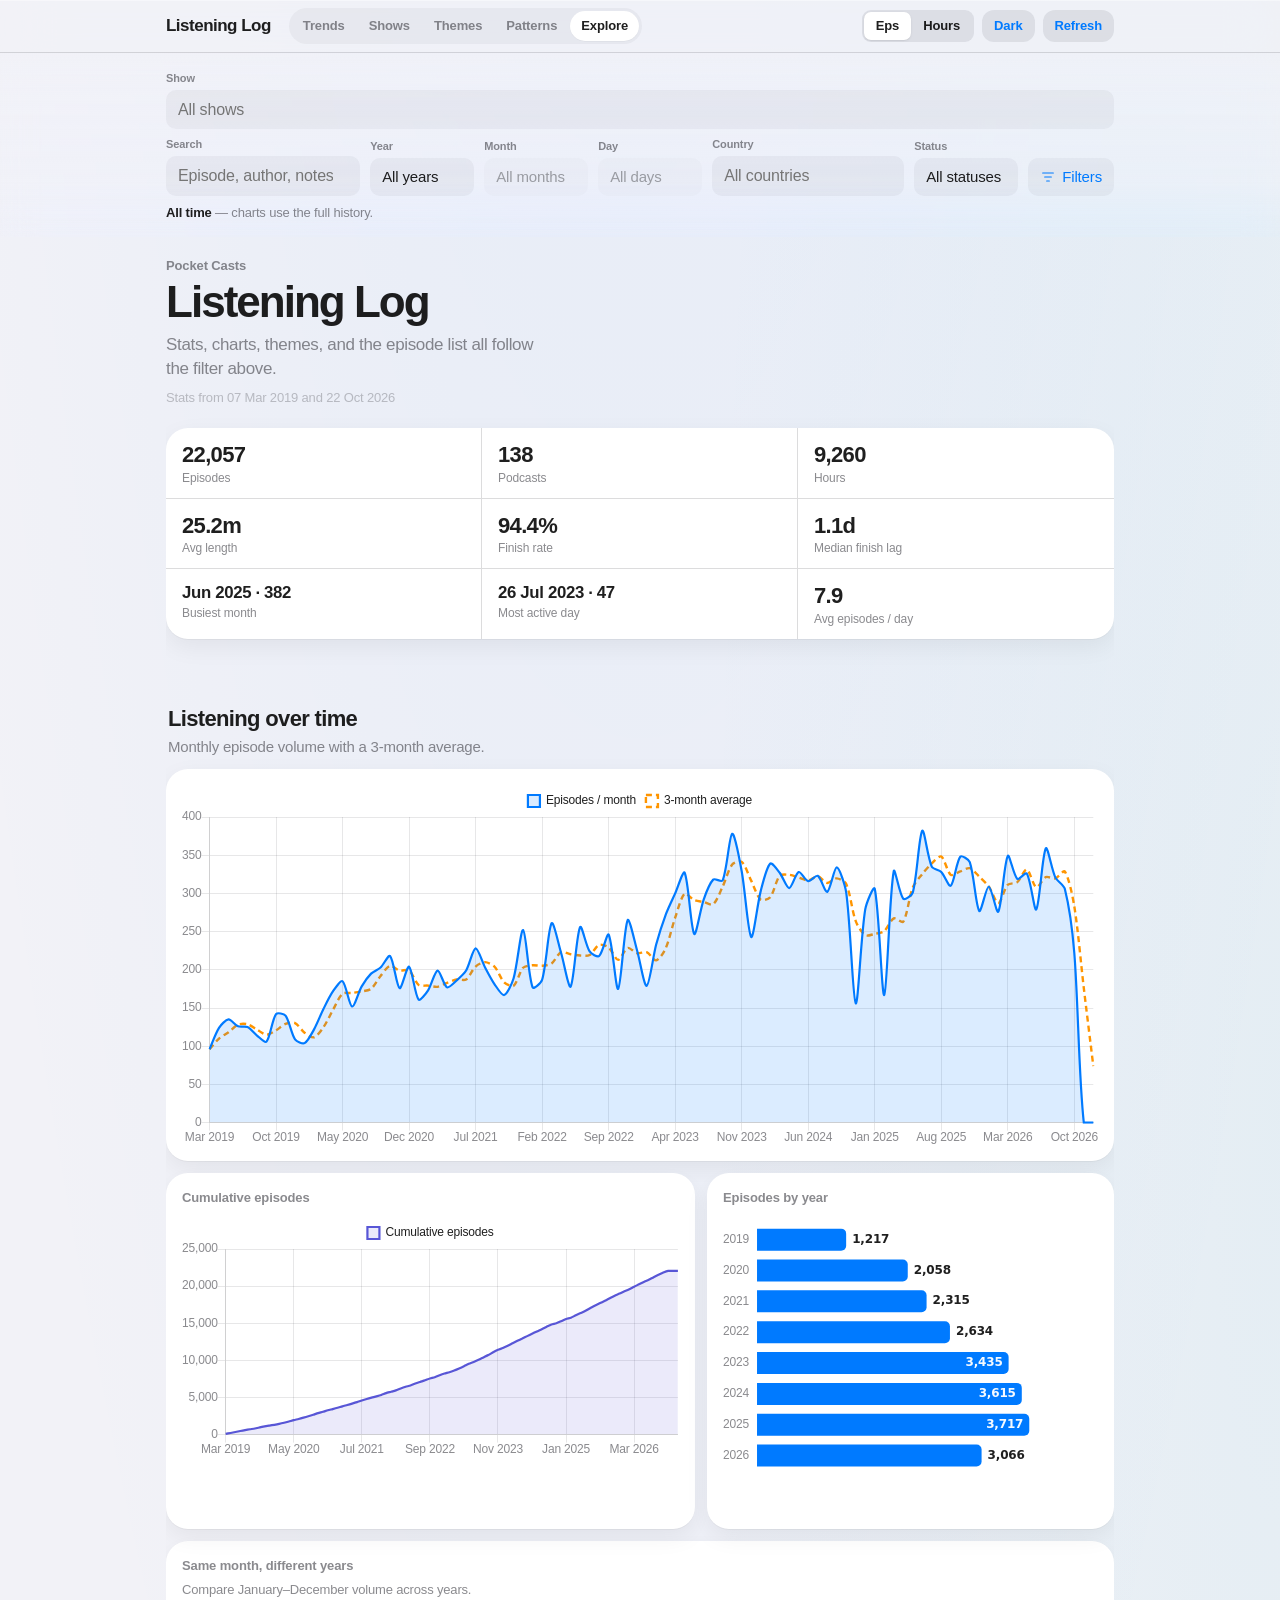
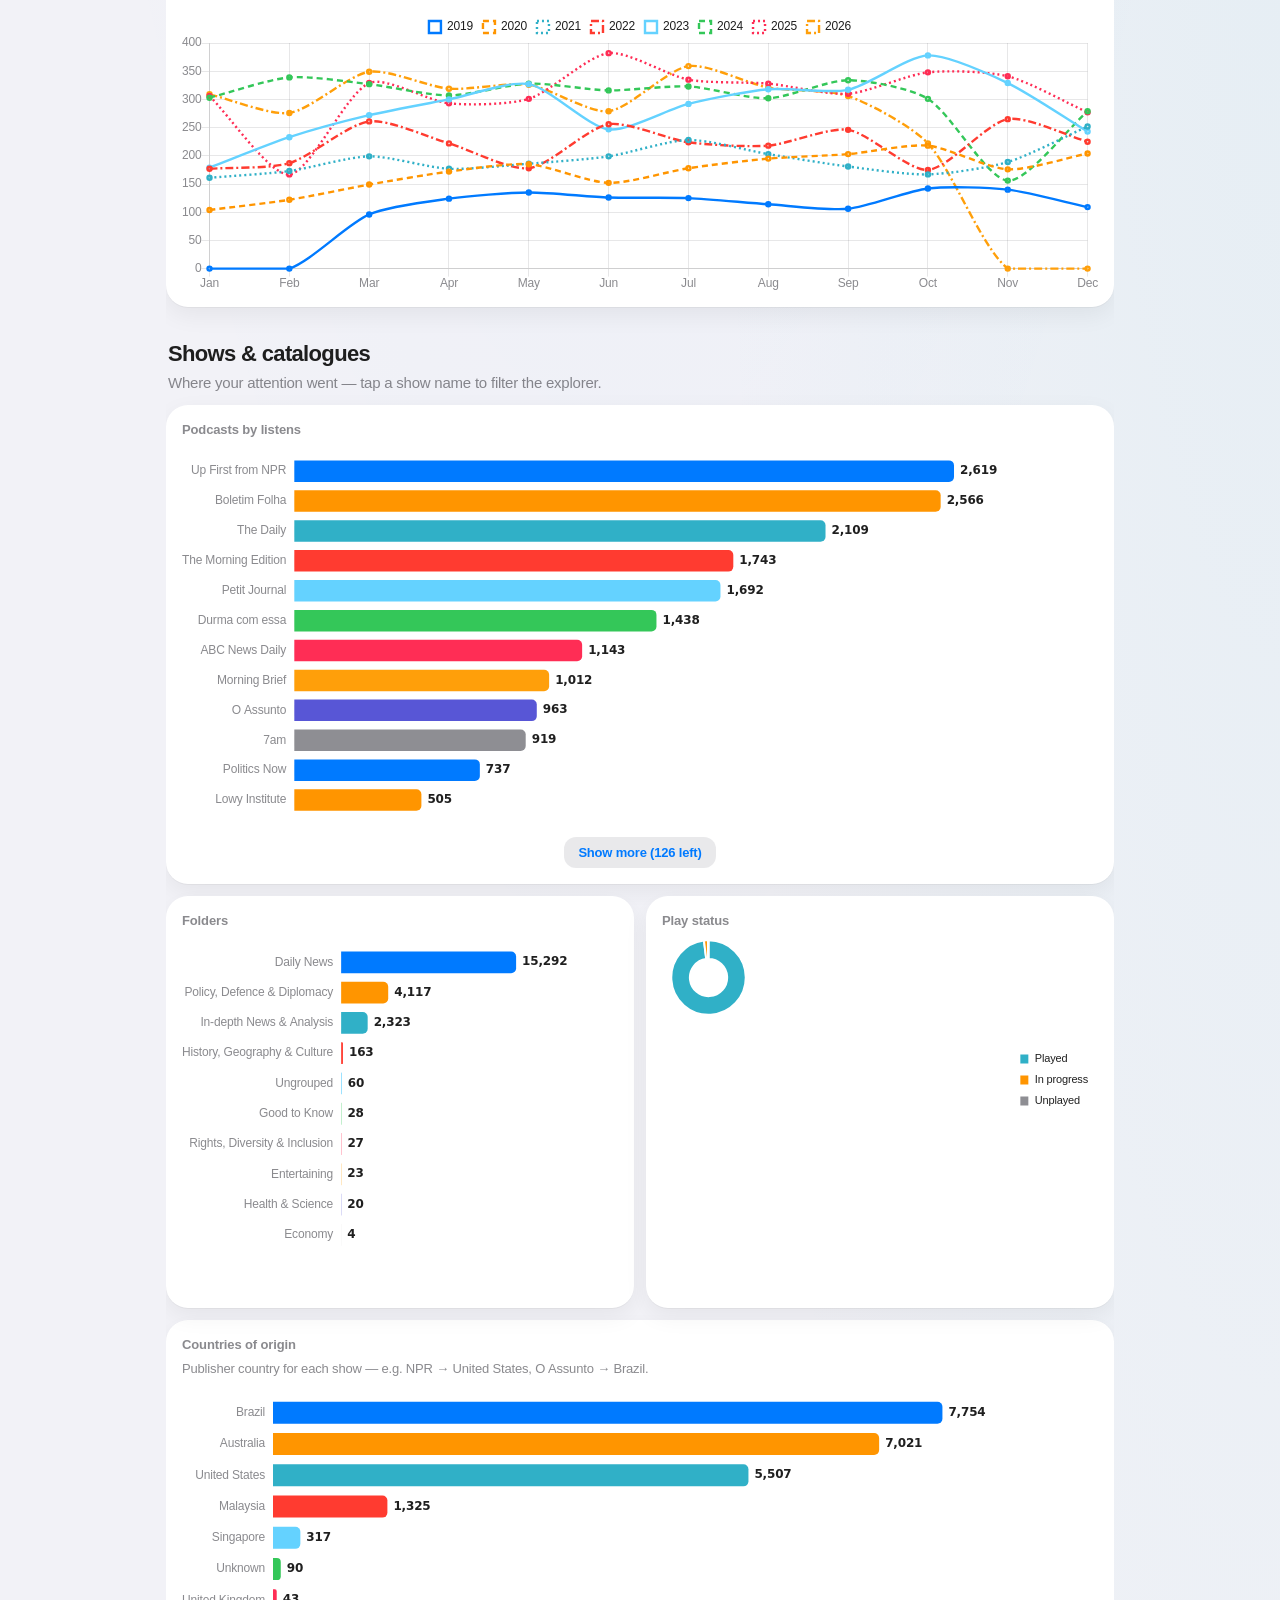
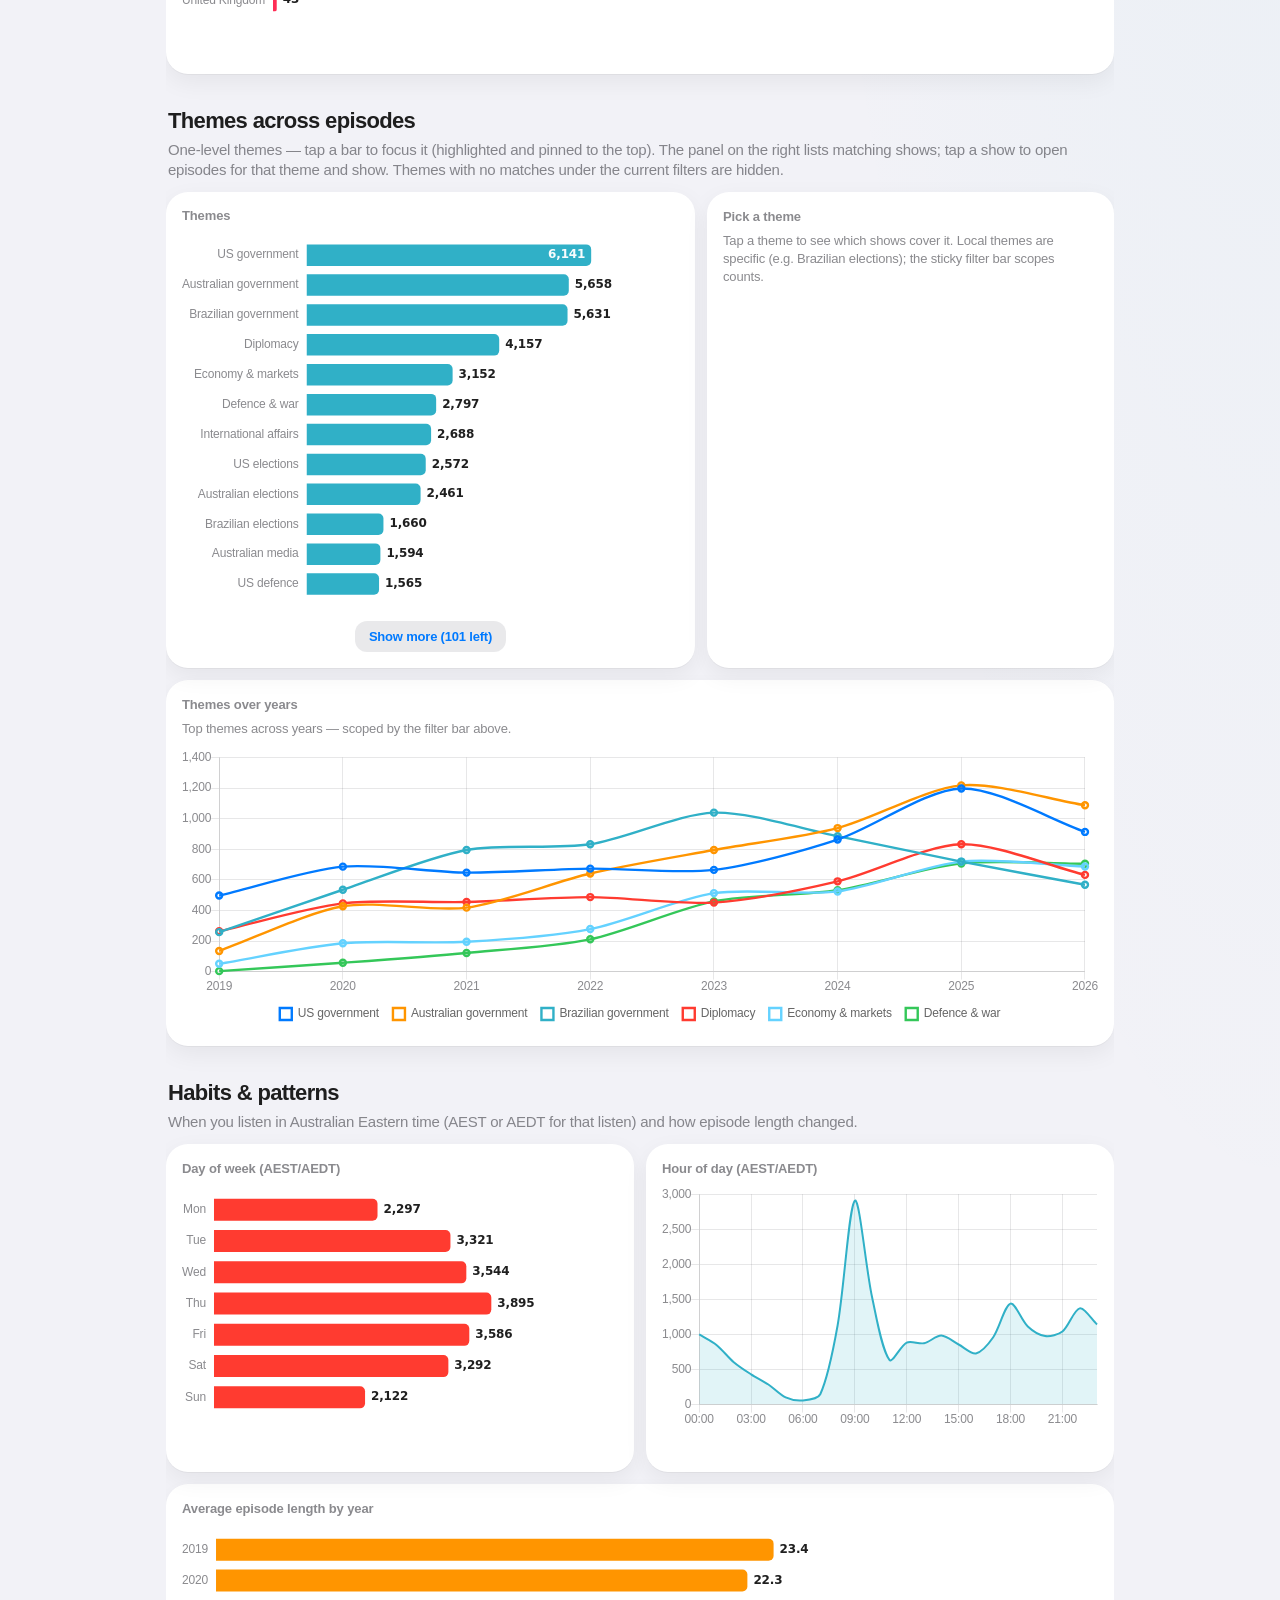
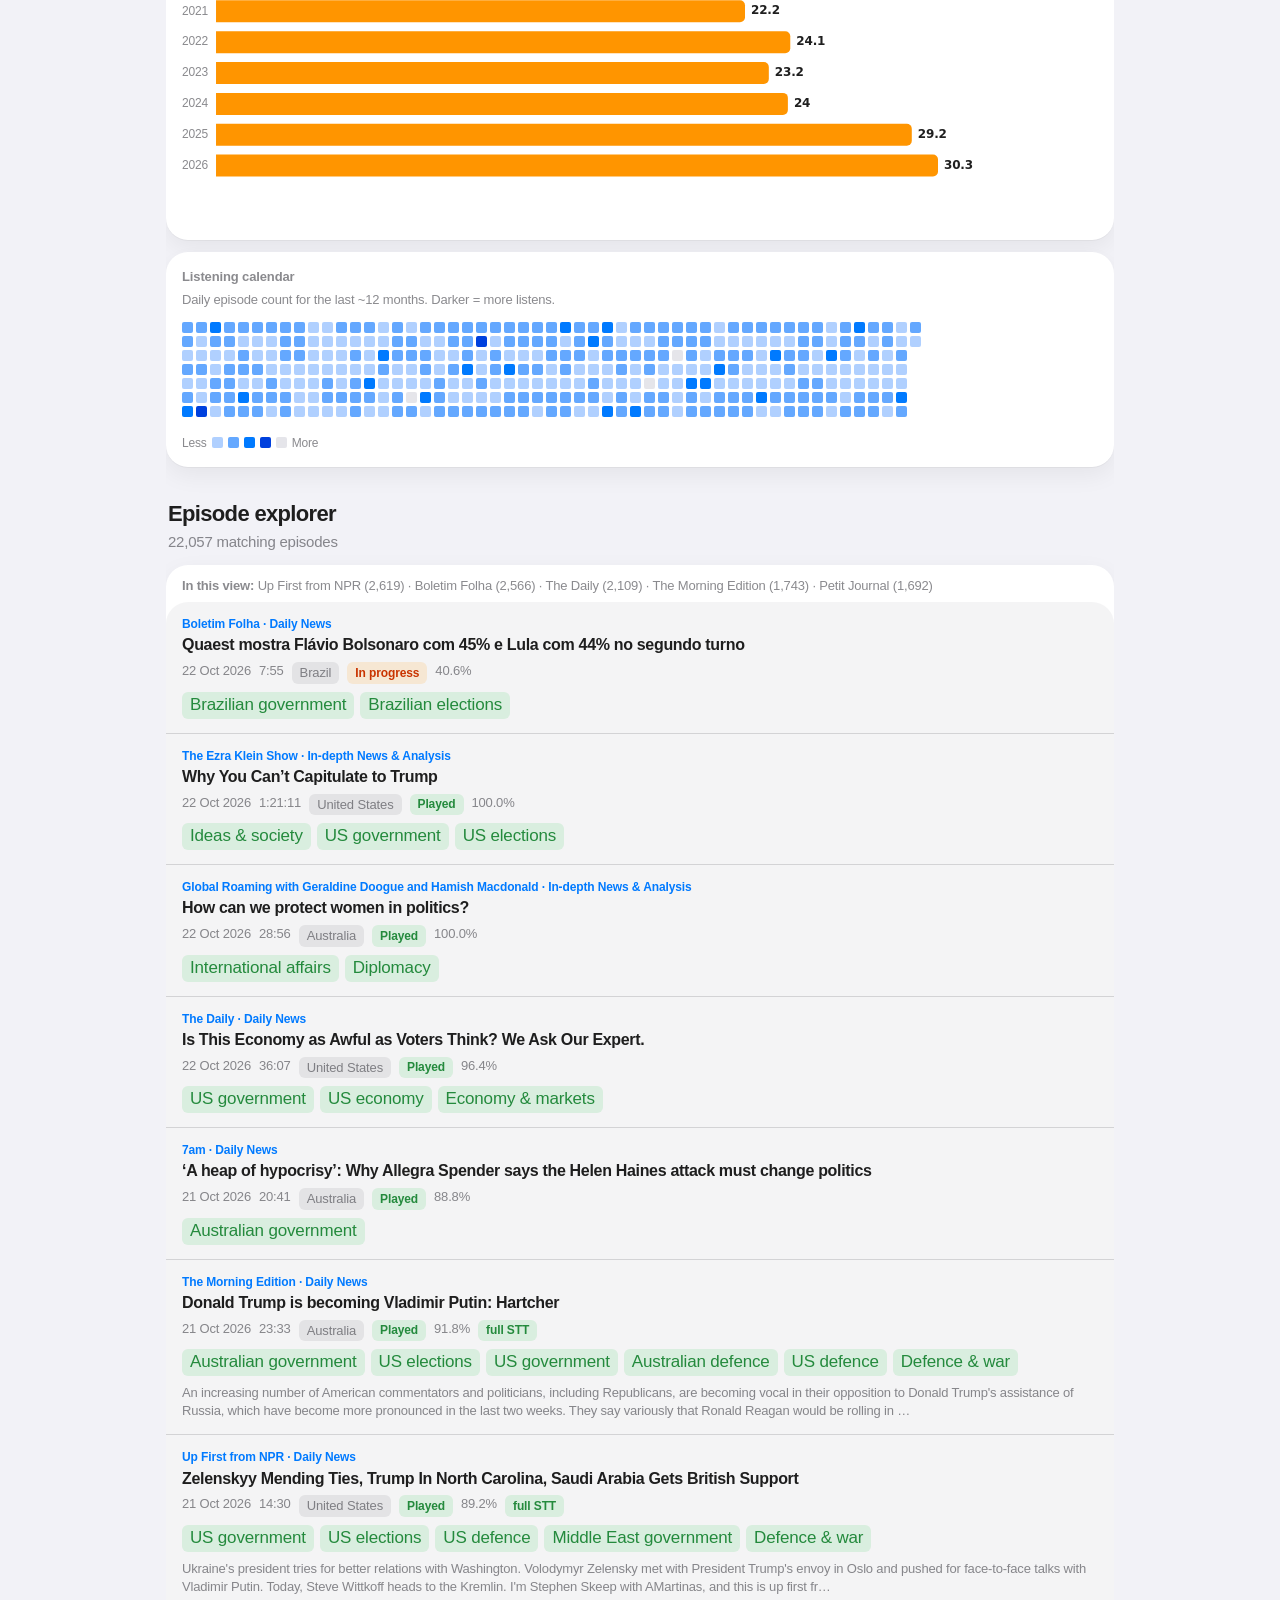
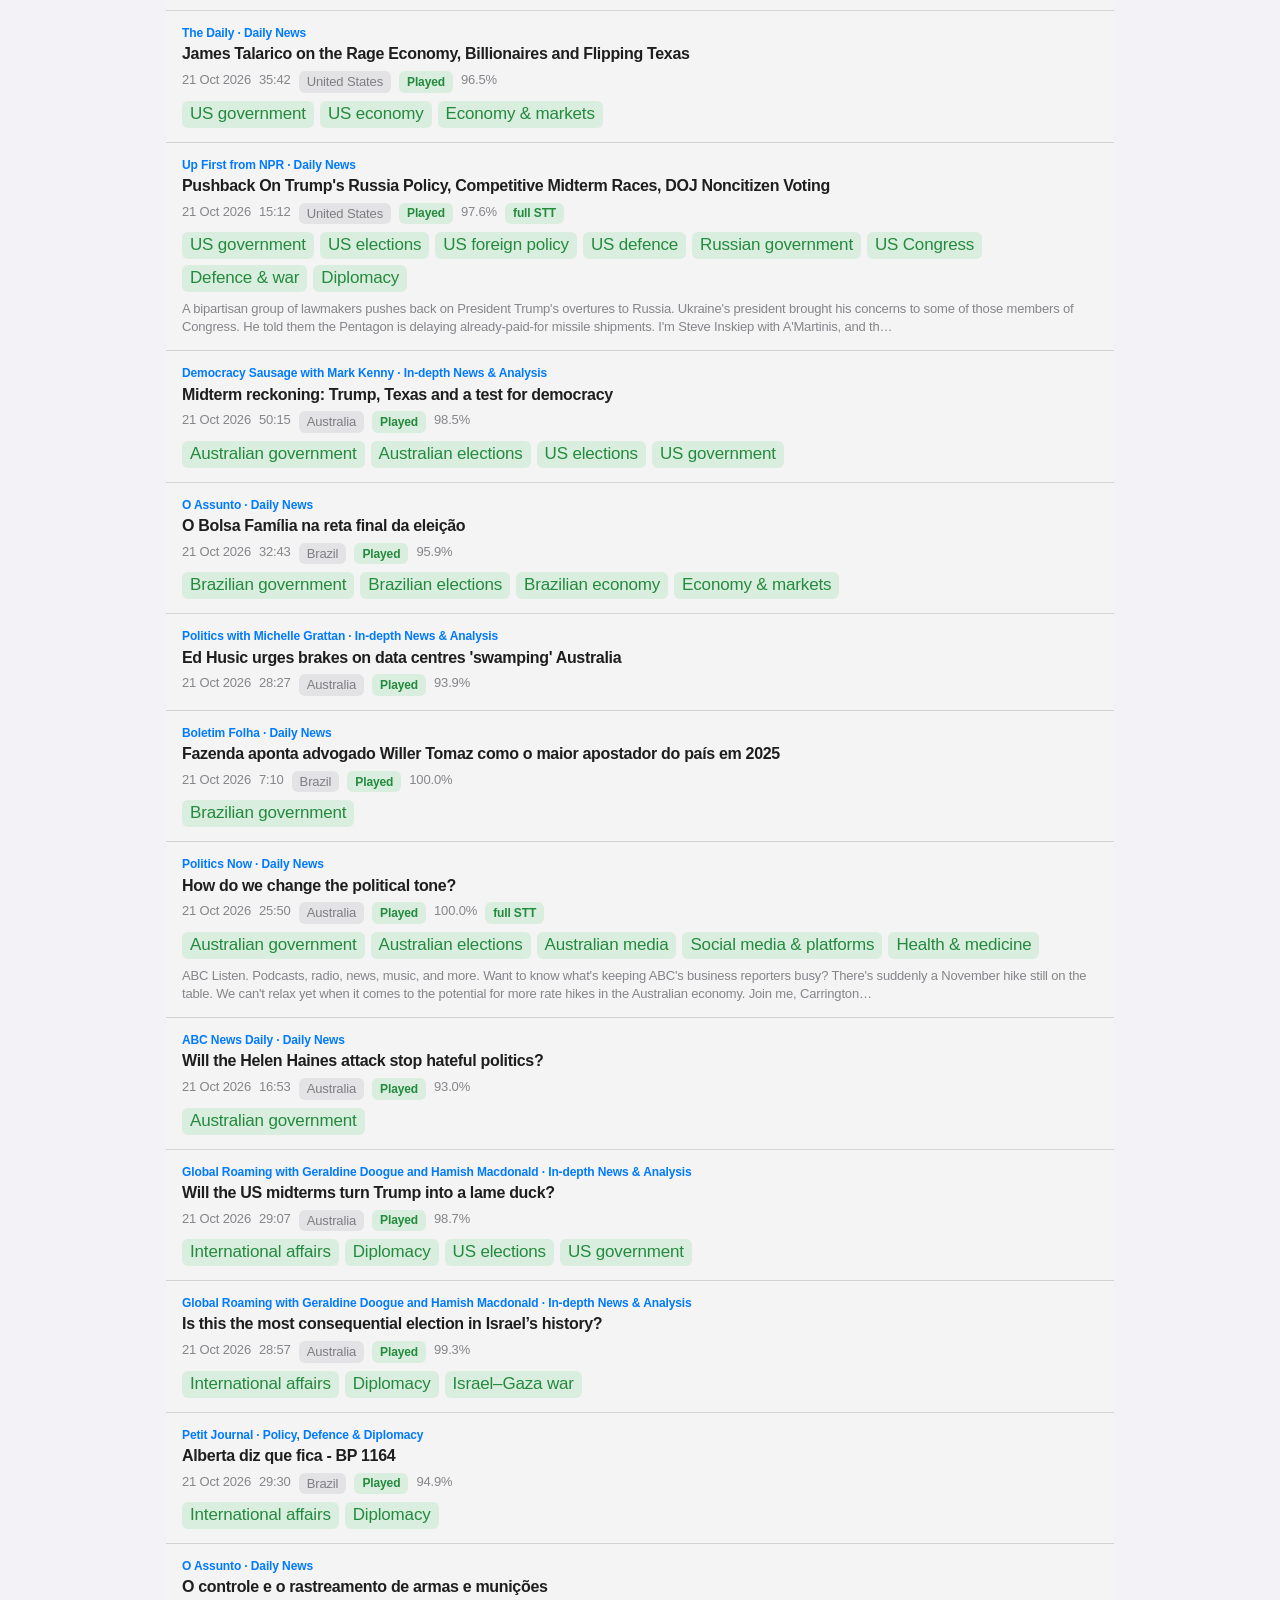
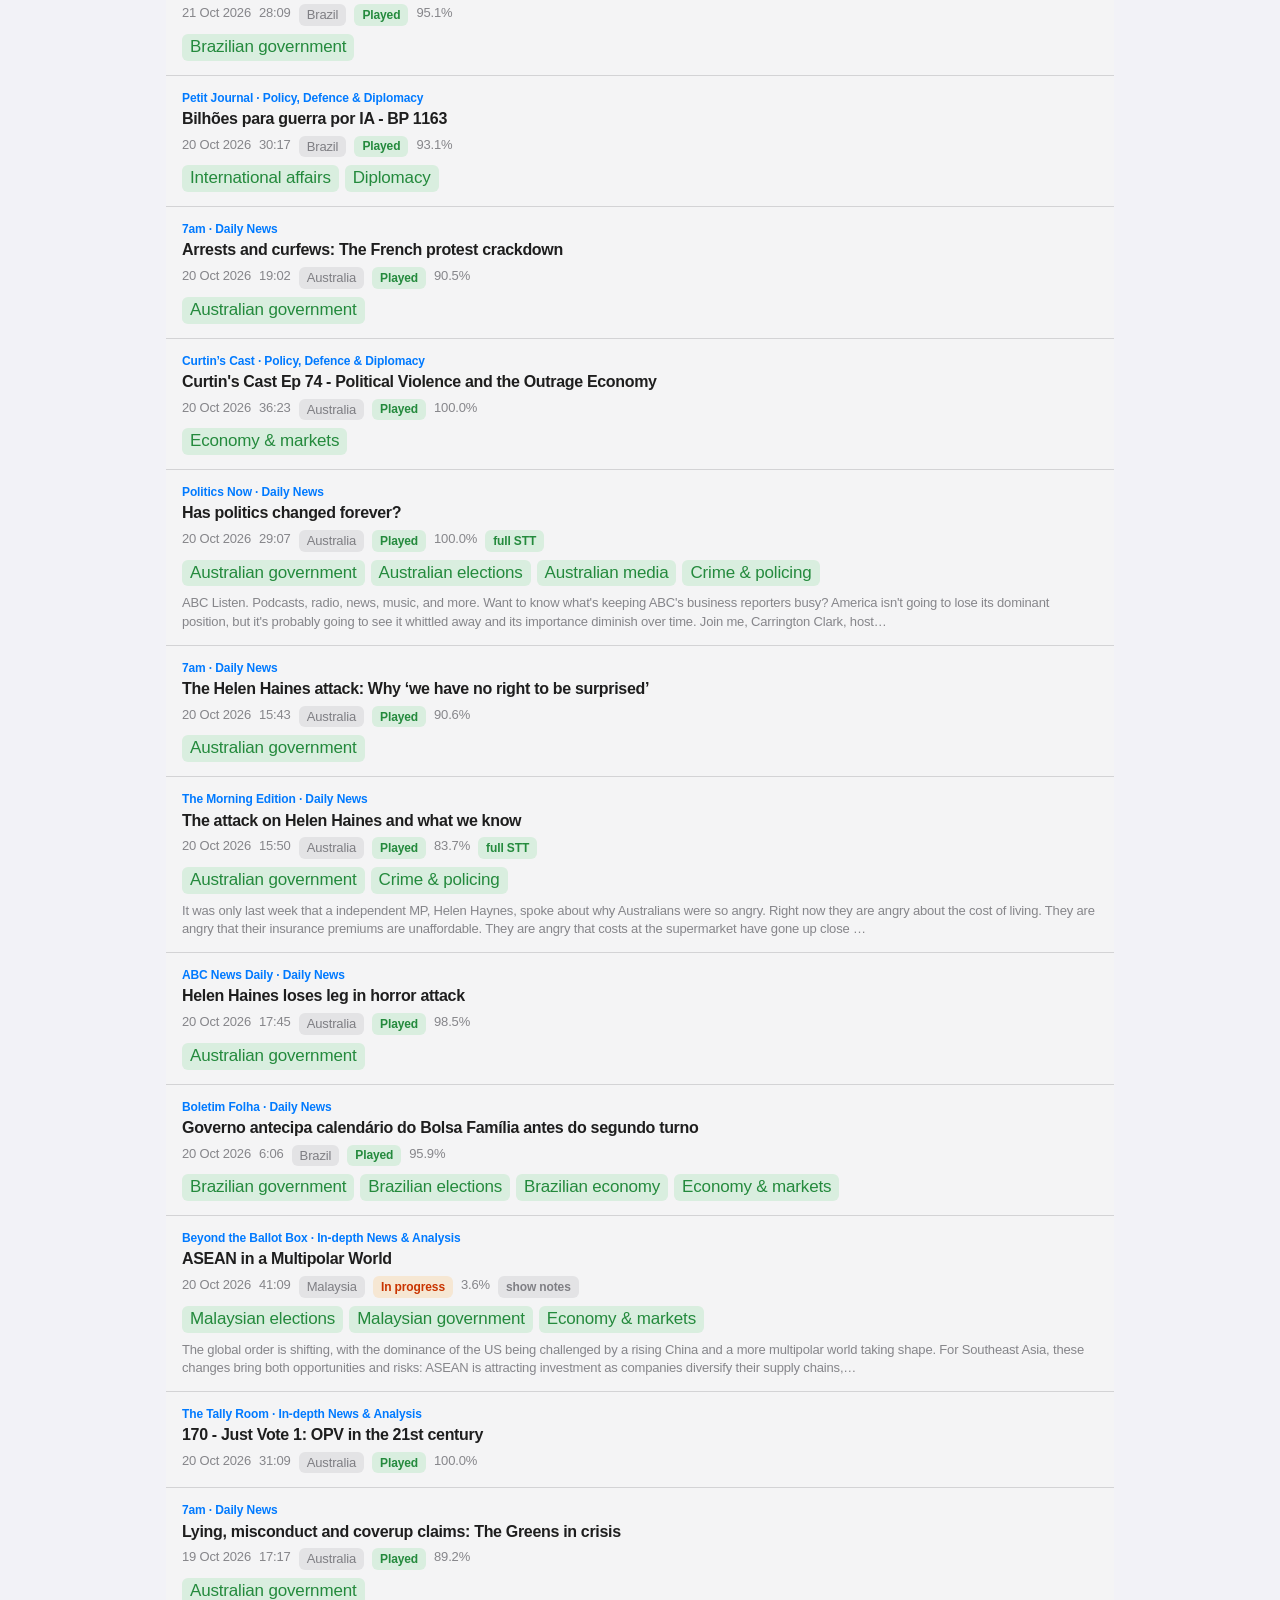
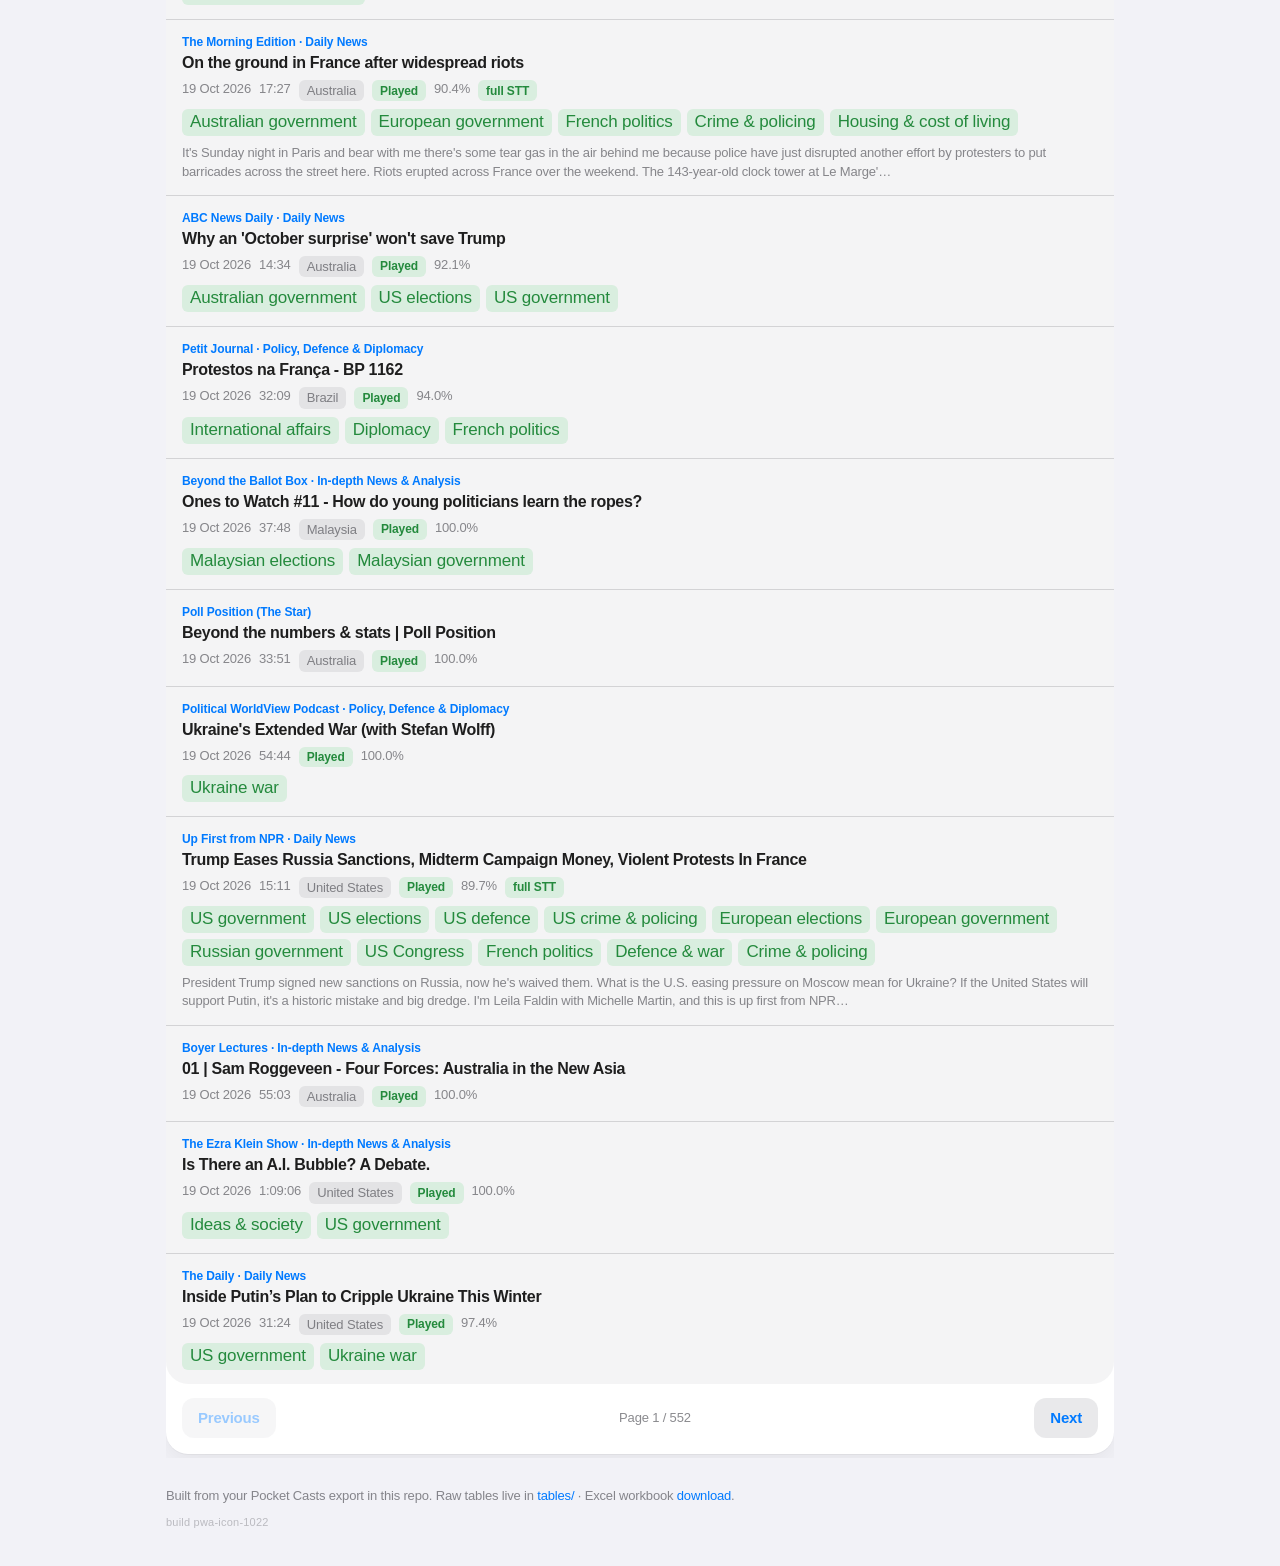
==== docs/index.html @ d67221bd "Add red headphones home-screen icon for Listening Log Wire apple-touch-icon and web app manifest ico" ====
<!DOCTYPE html>
<html lang="en">
<head>
  <meta charset="utf-8" />
  <meta name="viewport" content="width=device-width, initial-scale=1, viewport-fit=cover" />
  <meta name="apple-mobile-web-app-capable" content="yes" />
  <meta name="mobile-web-app-capable" content="yes" />
  <meta name="apple-mobile-web-app-status-bar-style" content="default" />
  <meta name="apple-mobile-web-app-title" content="Listening Log" />
  <meta name="application-name" content="Listening Log" />
  <meta name="theme-color" content="#F2F2F7" media="(prefers-color-scheme: light)" />
  <meta name="theme-color" content="#000000" media="(prefers-color-scheme: dark)" />
  <link rel="apple-touch-icon" href="icons/icon-180.png" />
  <link rel="manifest" href="manifest.webmanifest" />
  <title>Listening Log · Pocket Casts</title>
  <script>
    (() => {
      try {
        const q = new URLSearchParams(location.search).get("theme");
        const saved = localStorage.getItem("listening-log-theme");
        const pref = q === "dark" || q === "light" ? q : saved;
        const dark =
          pref === "dark" ||
          (pref !== "light" &&
            window.matchMedia("(prefers-color-scheme: dark)").matches);
        document.documentElement.setAttribute(
          "data-theme",
          dark ? "dark" : "light"
        );
        if (q === "dark" || q === "light") {
          localStorage.setItem("listening-log-theme", q);
        }
      } catch (_) {
        document.documentElement.setAttribute("data-theme", "light");
      }
    })();
  </script>
  <meta http-equiv="Cache-Control" content="no-cache" />
  <link rel="stylesheet" href="explore.css?v=pwa-icon-1022" />
  <script src="vendor/chart.umd.min.js" defer></script>
  <script src="explore.js?v=pwa-icon-1022" defer></script>
</head>
<body>
  <!-- UI chrome layer (Liquid Glass) -->
  <header class="chrome-bar" role="banner">
    <div class="wrap chrome-inner">
      <div class="brand" aria-label="Listening Log">Listening Log</div>
      <nav class="chrome-tabs" aria-label="Sections">
        <a href="#trends" data-jump="trends" class="chrome-tab">Trends</a>
        <a href="#shows" data-jump="shows" class="chrome-tab">Shows</a>
        <a href="#themes" data-jump="themes" class="chrome-tab">Themes</a>
        <a href="#patterns" data-jump="patterns" class="chrome-tab">Patterns</a>
        <a href="#explorePanel" data-jump="explorePanel" class="chrome-tab">Explore</a>
      </nav>
      <div class="chrome-tools">
        <div class="segmented" role="group" aria-label="Rank charts by episodes or hours">
          <button type="button" class="segmented-btn metric-btn" data-metric="episodes" aria-pressed="true" title="Rank by episode count">Eps</button>
          <button type="button" class="segmented-btn metric-btn" data-metric="hours" aria-pressed="false" title="Rank by hours of episode duration">Hours</button>
        </div>
        <button type="button" class="glass-btn" id="themeToggle" aria-pressed="false" aria-label="Toggle appearance">Dark</button>
        <button type="button" class="glass-btn refresh-btn" id="hardRefresh" title="Hard refresh — bypass cache and reload" aria-label="Hard refresh">
          <svg class="refresh-icon" viewBox="0 0 24 24" width="16" height="16" aria-hidden="true" fill="none" stroke="currentColor" stroke-width="2" stroke-linecap="round" stroke-linejoin="round">
            <path d="M21 12a9 9 0 1 1-2.6-6.3" />
            <path d="M21 3v6h-6" />
          </svg>
          <span class="refresh-label">Refresh</span>
        </button>
      </div>
    </div>
  </header>

  <div class="period-dock">
    <div class="wrap period-bar glass-surface" id="periodBar">
      <!-- Line 1: Show (+ Clear on desktop). Filters toggle starts on line 2; JS
           moves it into the toolbar on small screens. -->
      <div class="period-toolbar" id="periodToolbar">
        <label class="period-hero-show period-field period-field-podcast">
          <span class="period-search-label">Show</span>
          <select id="periodPodcast" aria-label="Filter by podcast"></select>
        </label>
        <button type="button" class="btn secondary period-clear-inline" id="periodClear" title="Clear filters">Clear</button>
      </div>

      <!-- Line 2 (desktop): facet row + Filters; overflow expands in this same bar.
           On small screens the panel is sheet-only; Filters sits in the toolbar. -->
      <div class="period-secondary" id="periodSecondary">
        <div class="filter-panel" id="filterPanel">
          <div class="period-filter-line" id="periodFilterLine">
            <div class="period-controls" id="periodControls">
              <label class="period-field period-field-search">
                <span>Search</span>
                <input id="periodQ" type="search" placeholder="Episode, author, notes…" aria-label="Search episodes" />
              </label>
              <label class="period-field">
                <span>Year</span>
                <select id="periodYear" aria-label="Filter by year"></select>
              </label>
              <label class="period-field">
                <span>Month</span>
                <select id="periodMonth" aria-label="Filter by month" disabled></select>
              </label>
              <label class="period-field">
                <span>Day</span>
                <select id="periodDay" aria-label="Filter by day" disabled></select>
              </label>
              <label class="period-field period-field-country">
                <span>Country</span>
                <select id="periodCountry" aria-label="Filter by country of origin"></select>
              </label>
              <label class="period-field period-field-theme">
                <span>Theme</span>
                <select id="periodTheme" aria-label="Filter by theme"></select>
              </label>
              <label class="period-field">
                <span>Status</span>
                <select id="periodStatus" aria-label="Filter by play status">
                  <option value="">All statuses</option>
                  <option value="Played">Played</option>
                  <option value="In progress">In progress</option>
                  <option value="Unplayed">Unplayed</option>
                </select>
              </label>
            </div>
            <button
              type="button"
              class="filter-toggle"
              id="filterSheetToggle"
              aria-expanded="false"
              aria-controls="filterSheetPanel"
              title="Open filters"
            >
              <svg class="filter-toggle-icon" viewBox="0 0 24 24" width="18" height="18" aria-hidden="true" fill="none" stroke="currentColor" stroke-width="1.75" stroke-linecap="round" stroke-linejoin="round">
                <path d="M4 6h16M7 12h10M10 18h4" />
              </svg>
              <span class="filter-toggle-label">Filters</span>
              <span class="filter-badge" id="filterBadge" hidden>0</span>
            </button>
          </div>
          <p class="period-summary" id="periodSummary">All time — charts use the full history.</p>
        </div>
      </div>
    </div>
  </div>

  <!-- Bottom sheet lives at root so fixed positioning isn't trapped by glass blur -->
  <div class="filter-sheet-backdrop" id="filterSheetBackdrop" hidden></div>
  <div class="filter-sheet" id="filterSheetPanel" role="dialog" aria-modal="true" aria-labelledby="filterSheetTitle" hidden>
    <div class="filter-sheet-chrome">
      <div class="filter-sheet-grabber" aria-hidden="true"></div>
      <div class="filter-sheet-header">
        <button type="button" class="sheet-text-btn" id="filterSheetClear" title="Clear all filters">Clear</button>
        <h2 id="filterSheetTitle">Filters</h2>
        <button type="button" class="sheet-text-btn sheet-done" id="filterSheetDone">Done</button>
      </div>
    </div>
    <div class="filter-sheet-body" id="filterSheetBody"></div>
  </div>

  <!-- Content layer -->
  <div class="content-layer">
    <header class="wrap hero" data-tab-shared="trends">
      <p class="hero-eyebrow">Pocket Casts</p>
      <h1 class="large-title">Listening Log</h1>
      <p class="hero-lead">Stats, charts, themes, and the episode list all follow the filter above.</p>
      <p class="hero-meta" id="exportedAt"></p>
      <div class="stats" id="heroStats"></div>
      <div class="insights-strip" id="insightStrip" hidden></div>
      <p class="boot" id="bootStatus">Loading…</p>
    </header>

    <main class="wrap charts-block">
      <section id="trends" class="ready-delay tab-panel is-tab-active" role="tabpanel" aria-labelledby="tab-trends">
        <div class="section-head">
          <div>
            <h2>Listening over time</h2>
            <p id="trendLead">Monthly episode volume with a 3-month average.</p>
          </div>
        </div>
        <div class="panel">
          <div class="chart-box tall"><canvas id="trendChart"></canvas></div>
        </div>
        <div class="grid-2 stack-gap">
          <div class="panel">
            <h3 id="cumChartTitle">Cumulative episodes</h3>
            <div class="chart-box short"><canvas id="cumChart"></canvas></div>
          </div>
          <div class="panel">
            <h3 id="yearChartTitle">Episodes by year</h3>
            <div class="chart-box short" id="yearChartBox"><canvas id="yearChart"></canvas></div>
            <div class="chart-more" id="yearChartMore"></div>
          </div>
        </div>
        <div class="panel stack-gap">
          <h3>Same month, different years</h3>
          <p class="panel-note" id="yoyChartNote">Compare January–December volume across years.</p>
          <div class="chart-box"><canvas id="yoyChart"></canvas></div>
        </div>
      </section>

      <section id="shows" class="tab-panel" role="tabpanel" aria-labelledby="tab-shows">
        <div class="section-head">
          <div>
            <h2>Shows &amp; catalogues</h2>
            <p>Where your attention went — tap a show name to filter the explorer.</p>
          </div>
        </div>
        <div class="panel">
          <h3 id="topChartTitle">Podcasts by listens</h3>
          <div class="chart-box tall" id="topChartBox"><canvas id="topChart"></canvas></div>
          <div class="chart-more" id="topChartMore"></div>
        </div>
        <div class="grid-2 equal stack-gap">
          <div class="panel">
            <h3 id="folderChartTitle">Folders</h3>
            <div class="chart-box" id="folderChartBox"><canvas id="folderChart"></canvas></div>
            <div class="chart-more" id="folderChartMore"></div>
          </div>
          <div class="panel">
            <h3>Play status</h3>
            <div class="chart-box"><canvas id="statusChart"></canvas></div>
          </div>
        </div>
        <div class="panel stack-gap">
          <h3 id="countryChartTitle">Countries of origin</h3>
          <p class="panel-note" id="countryChartNote">Publisher country for each show — e.g. NPR → United States, O Assunto → Brazil.</p>
          <div class="chart-box" id="countryChartBox"><canvas id="countryChart"></canvas></div>
          <div class="chart-more" id="countryChartMore"></div>
        </div>
      </section>

      <section id="themes" class="tab-panel" role="tabpanel" aria-labelledby="tab-themes">
        <div class="section-head">
          <div>
            <h2>Themes across episodes</h2>
            <p>One-level themes — tap a bar to focus it (highlighted and pinned to the top). The panel on the right lists matching shows; tap a show to open episodes for that theme and show. Themes with no matches under the current filters are hidden.</p>
          </div>
        </div>
        <div class="grid-2">
          <div class="panel">
            <div class="theme-chart-head">
              <button class="theme-nav-back" id="themeChartBack" type="button" hidden>
                <span class="theme-nav-chevron" aria-hidden="true">‹</span>
                <span class="theme-nav-back-label">Themes</span>
              </button>
              <h3 id="themeChartTitle">Parent themes</h3>
            </div>
            <div class="chart-box tall" id="themeChartBox"><canvas id="themeChart"></canvas></div>
            <div class="chart-more" id="themeChartMore"></div>
          </div>
          <div class="panel">
            <h3 id="themeDetailTitle">Pick a theme</h3>
            <p class="panel-note" id="themeDetailBlurb">Tap a theme to see which shows cover it, then tap a show for matching episodes.</p>
            <div id="themeShowsWrap" hidden>
              <div class="chart-box tall" id="themeShowsBox"><canvas id="themeShowsChart"></canvas></div>
              <div class="chart-more" id="themeShowsMore"></div>
            </div>
            <div id="themeSamples" class="theme-samples"></div>
            <button class="btn" id="filterByTheme" type="button" hidden>Show matching episodes</button>
          </div>
        </div>
        <div class="panel stack-gap">
          <h3 id="themeYearChartTitle">Themes over time</h3>
          <p class="panel-note" id="themeYearChartNote">Follow a theme’s share of listens over the period selected in the filter bar.</p>
          <div class="chart-box mid" id="themeYearChartBox"><canvas id="themeYearChart"></canvas></div>
        </div>
        <div class="panel stack-gap" id="themeMatchPanel" hidden>
          <div class="theme-match-head">
            <div>
              <h3 id="themeMatchTitle">Matching this theme</h3>
              <p class="panel-note" id="themeMatchNote">Pick a theme to see matching shows or episodes.</p>
            </div>
            <div class="segmented theme-match-toggle" role="group" aria-label="Show podcasts or episodes for the selected theme">
              <button type="button" class="segmented-btn metric-btn" data-theme-match="podcasts" aria-pressed="true">Podcasts</button>
              <button type="button" class="segmented-btn metric-btn" data-theme-match="episodes" aria-pressed="false">Episodes</button>
            </div>
          </div>
          <div id="themeMatchPodcasts">
            <div class="chart-box tall" id="themePodBox"><canvas id="themePodChart"></canvas></div>
            <div class="chart-more" id="themePodMore"></div>
          </div>
          <div id="themeMatchEpisodes" hidden>
            <div class="list inset-list" id="themeEpisodeList"></div>
            <div class="pager">
              <button class="btn secondary" id="themePrevPage" type="button">Previous</button>
              <div class="info" id="themePageInfo"></div>
              <button class="btn secondary" id="themeNextPage" type="button">Next</button>
            </div>
          </div>
        </div>
      </section>

      <section id="patterns" class="tab-panel" role="tabpanel" aria-labelledby="tab-patterns">
        <div class="section-head">
          <div>
            <h2>Habits &amp; patterns</h2>
            <p>When you listen in Australian Eastern time (AEST or AEDT for that listen) and how episode length changed.</p>
          </div>
        </div>
        <div class="grid-2 equal">
          <div class="panel">
            <h3 id="weekdayChartTitle">Day of week (AEST/AEDT)</h3>
            <div class="chart-box short" id="weekdayChartBox"><canvas id="weekdayChart"></canvas></div>
            <div class="chart-more" id="weekdayChartMore"></div>
          </div>
          <div class="panel">
            <h3 id="hourChartTitle">Hour of day (AEST/AEDT)</h3>
            <div class="chart-box short"><canvas id="hourChart"></canvas></div>
          </div>
        </div>
        <div class="panel stack-gap">
          <h3>Average episode length by year</h3>
          <div class="chart-box short" id="durChartBox"><canvas id="durChart"></canvas></div>
          <div class="chart-more" id="durChartMore"></div>
        </div>
        <div class="panel stack-gap">
          <h3>Listening calendar</h3>
          <p class="panel-note" id="heatmapNote">Daily episode count for the last ~12 months. Darker = more listens.</p>
          <div id="heatmap" class="heatmap" aria-label="Listening activity heatmap"></div>
          <div class="heat-legend"><span>Less</span><i></i><i></i><i></i><i></i><i></i><span>More</span></div>
        </div>
      </section>

      <section id="explorePanel" class="tab-panel" role="tabpanel" aria-labelledby="tab-explorePanel">
        <div class="section-head">
          <div>
            <h2>Episode explorer</h2>
            <p id="listMeta">Browse episodes scoped by the filter bar above.</p>
          </div>
        </div>
        <div class="panel panel-flush">
          <p class="insights" id="filterInsights"></p>
          <div class="list inset-list" id="episodeList"></div>
          <div class="pager">
            <button class="btn secondary" id="prevPage" type="button">Previous</button>
            <div class="info" id="pageInfo"></div>
            <button class="btn secondary" id="nextPage" type="button">Next</button>
          </div>
        </div>
      </section>
    </main>

    <footer class="wrap site-footer">
      Built from your Pocket Casts export in this repo.
      Raw tables live in <a href="./tables/">tables/</a>
      · Excel workbook <a href="./PocketCasts_Listening_History.xlsx">download</a>.
      <div class="build-stamp" id="buildStamp">build pwa-icon-1022</div>
    </footer>
  </div>

  <!-- Mobile tab bar (Liquid Glass) -->
  <nav class="tab-bar" aria-label="Primary" role="tablist">
    <a href="#trends" id="tab-trends" data-jump="trends" class="tab-item is-active" role="tab" aria-selected="true" aria-controls="trends">
      <span class="tab-icon" aria-hidden="true">
        <svg viewBox="0 0 24 24" width="22" height="22" fill="none" stroke="currentColor" stroke-width="1.75" stroke-linecap="round" stroke-linejoin="round"><path d="M4 19V9"/><path d="M10 19V5"/><path d="M16 19v-7"/><path d="M22 19V8"/></svg>
      </span>
      <span>Trends</span>
    </a>
    <a href="#shows" id="tab-shows" data-jump="shows" class="tab-item" role="tab" aria-selected="false" aria-controls="shows">
      <span class="tab-icon" aria-hidden="true">
        <svg viewBox="0 0 24 24" width="22" height="22" fill="none" stroke="currentColor" stroke-width="1.75" stroke-linecap="round" stroke-linejoin="round"><path d="M12 3a6 6 0 0 0-6 6v2l-2 3h16l-2-3V9a6 6 0 0 0-6-6z"/><path d="M9 20h6"/></svg>
      </span>
      <span>Shows</span>
    </a>
    <a href="#themes" id="tab-themes" data-jump="themes" class="tab-item" role="tab" aria-selected="false" aria-controls="themes">
      <span class="tab-icon" aria-hidden="true">
        <svg viewBox="0 0 24 24" width="22" height="22" fill="none" stroke="currentColor" stroke-width="1.75" stroke-linecap="round" stroke-linejoin="round"><circle cx="12" cy="12" r="3"/><path d="M12 3v2M12 19v2M4.9 4.9l1.4 1.4M17.7 17.7l1.4 1.4M3 12h2M19 12h2M4.9 19.1l1.4-1.4M17.7 6.3l1.4-1.4"/></svg>
      </span>
      <span>Themes</span>
    </a>
    <a href="#patterns" id="tab-patterns" data-jump="patterns" class="tab-item" role="tab" aria-selected="false" aria-controls="patterns">
      <span class="tab-icon" aria-hidden="true">
        <svg viewBox="0 0 24 24" width="22" height="22" fill="none" stroke="currentColor" stroke-width="1.75" stroke-linecap="round" stroke-linejoin="round"><circle cx="12" cy="12" r="9"/><path d="M12 7v5l3 2"/></svg>
      </span>
      <span>Patterns</span>
    </a>
    <a href="#explorePanel" id="tab-explorePanel" data-jump="explorePanel" class="tab-item" role="tab" aria-selected="false" aria-controls="explorePanel">
      <span class="tab-icon" aria-hidden="true">
        <svg viewBox="0 0 24 24" width="22" height="22" fill="none" stroke="currentColor" stroke-width="1.75" stroke-linecap="round" stroke-linejoin="round"><circle cx="11" cy="11" r="7"/><path d="m20 20-3.5-3.5"/></svg>
      </span>
      <span>Explore</span>
    </a>
  </nav>
</body>
</html>
---- docs/explore.css ----
/* Listening Log — Apple HIG / Liquid Glass visual system */

:root {
  /* Semantic system colors (iOS / macOS) */
  --label: rgba(0, 0, 0, 0.88);
  --secondary-label: rgba(60, 60, 67, 0.6);
  --tertiary-label: rgba(60, 60, 67, 0.3);
  --separator: rgba(60, 60, 67, 0.18);
  --opaque-separator: #C6C6C8;

  --grouped-bg: #F2F2F7;
  --grouped-bg-elevated: #FFFFFF;
  --fill: rgba(120, 120, 128, 0.16);
  --fill-secondary: rgba(120, 120, 128, 0.12);
  --fill-tertiary: rgba(120, 120, 128, 0.08);

  --system-blue: #007AFF;
  --system-blue-fill: #007AFF;
  --system-green: #34C759;
  --system-orange: #FF9500;
  --system-red: #FF3B30;
  --system-teal: #30B0C7;
  --system-indigo: #5856D6;
  --system-gray: #8E8E93;
  --system-yellow: #FFCC00;
  --on-accent: #FFFFFF;

  --blue-soft: rgba(0, 122, 255, 0.12);
  --green-soft: rgba(52, 199, 89, 0.14);
  --orange-soft: rgba(255, 149, 0, 0.14);

  --chrome: rgba(242, 242, 247, 0.78);
  --chrome-solid: #F2F2F7;
  --glass: rgba(255, 255, 255, 0.62);
  --glass-border: rgba(255, 255, 255, 0.55);
  --glass-highlight: inset 0 0.5px 0 rgba(255, 255, 255, 0.65);
  --shadow: 0 1px 0 rgba(0, 0, 0, 0.04), 0 8px 24px rgba(0, 0, 0, 0.06);

  --bar-track: rgba(120, 120, 128, 0.16);
  --tag-bg: rgba(120, 120, 128, 0.14);
  --heat-empty: #E5E5EA;
  --heat-1: #B0D0FF;
  --heat-2: #64A8FF;
  --heat-3: #007AFF;
  --heat-4: #0040DD;

  --radius-sm: 10px;
  --radius-md: 14px;
  --radius-lg: 22px;
  --radius-control: 12px;

  --font: -apple-system, BlinkMacSystemFont, "SF Pro Text", "SF Pro Display",
    "Helvetica Neue", "Segoe UI", sans-serif;
  --font-display: -apple-system, BlinkMacSystemFont, "SF Pro Display",
    "SF Pro Text", "Helvetica Neue", "Segoe UI", sans-serif;

  /* Compat aliases used across markup / charts */
  --ink: var(--label);
  --muted: var(--secondary-label);
  --line: var(--separator);
  --paper: var(--grouped-bg);
  --panel: var(--grouped-bg-elevated);
  --input: var(--fill-tertiary);
  --nav-bg: var(--chrome);
  --sea: var(--system-blue);
  --sea-soft: var(--blue-soft);
  --sea-fill: var(--system-blue-fill);
  --on-sea: var(--on-accent);
  --clay: var(--system-orange);
  --navy: var(--system-blue);
  --amber: var(--system-orange);
  --teal: var(--system-teal);
  --display: var(--font-display);
  --sans: var(--font);
  --radius: var(--radius-lg);

  --safe-bottom: env(safe-area-inset-bottom, 0px);
  --safe-left: env(safe-area-inset-left, 0px);
  --safe-right: env(safe-area-inset-right, 0px);
  /*
   * Page gutters: ALWAYS apply max(16px, env(safe-area-…)) at use-site.
   * Do NOT nest max(var(--page-inline), var(--safe-left)) into a custom
   * property then re-use it — if that substitution fails on a WebKit build,
   * padding becomes invalid-at-computed-value and collapses to 0 (edge clip).
   */
  --page-inline: 16px;
  --inset-left: max(16px, env(safe-area-inset-left, 0px));
  --inset-right: max(16px, env(safe-area-inset-right, 0px));
  --tab-bar-h: 0px;
  --ease-spring: cubic-bezier(0.22, 1, 0.36, 1);
  --ease-out: cubic-bezier(0.25, 0.1, 0.25, 1);
  color-scheme: light;
}

html[data-theme="dark"] {
  --label: rgba(255, 255, 255, 0.92);
  --secondary-label: rgba(235, 235, 245, 0.6);
  --tertiary-label: rgba(235, 235, 245, 0.3);
  --separator: rgba(84, 84, 88, 0.65);
  --opaque-separator: #38383A;

  --grouped-bg: #000000;
  --grouped-bg-elevated: #1C1C1E;
  --fill: rgba(120, 120, 128, 0.36);
  --fill-secondary: rgba(120, 120, 128, 0.32);
  --fill-tertiary: rgba(120, 120, 128, 0.24);

  --system-blue: #0A84FF;
  --system-blue-fill: #0A84FF;
  --system-green: #30D158;
  --system-orange: #FF9F0A;
  --system-red: #FF453A;
  --system-teal: #40CBE0;
  --system-indigo: #5E5CE6;
  --system-gray: #8E8E93;
  --system-yellow: #FFD60A;

  --blue-soft: rgba(10, 132, 255, 0.22);
  --green-soft: rgba(48, 209, 88, 0.22);
  --orange-soft: rgba(255, 159, 10, 0.22);

  --chrome: rgba(28, 28, 30, 0.72);
  --chrome-solid: #1C1C1E;
  --glass: rgba(44, 44, 46, 0.72);
  --glass-border: rgba(255, 255, 255, 0.12);
  --glass-highlight: inset 0 0.5px 0 rgba(255, 255, 255, 0.12);
  --shadow: 0 1px 0 rgba(255, 255, 255, 0.04), 0 10px 28px rgba(0, 0, 0, 0.45);

  --bar-track: rgba(120, 120, 128, 0.36);
  --tag-bg: rgba(120, 120, 128, 0.32);
  --heat-empty: #2C2C2E;
  --heat-1: #1A4A8A;
  --heat-2: #0A84FF;
  --heat-3: #64D2FF;
  --heat-4: #B0E0FF;

  color-scheme: dark;
}

*,
*::before,
*::after { box-sizing: border-box; }

html {
  scroll-behavior: smooth;
  scroll-padding-top: 7.5rem;
  scroll-padding-bottom: calc(var(--tab-bar-h) + 1rem);
  /* hidden before clip: older iOS ignores clip and then rubber-bands sideways */
  overflow-x: hidden;
  overflow-x: clip;
  overscroll-behavior-x: none;
  max-width: 100%;
  width: 100%;
}

/* Runtime class from guardHorizontalOverflow() — belt-and-suspenders on iOS */
html.edge-lock,
html.edge-lock body {
  overflow-x: hidden !important;
  max-width: 100% !important;
  overscroll-behavior-x: none !important;
}

body {
  margin: 0;
  min-height: 100vh;
  max-width: 100%;
  width: 100%;
  overflow-x: hidden;
  overflow-x: clip;
  overscroll-behavior-x: none;
  color: var(--label);
  font-family: var(--font);
  font-size: 17px;
  line-height: 1.35;
  letter-spacing: -0.01em;
  background:
    radial-gradient(120% 80% at 50% -20%, rgba(0, 122, 255, 0.08), transparent 55%),
    radial-gradient(90% 60% at 100% 10%, rgba(48, 176, 199, 0.07), transparent 50%),
    var(--grouped-bg);
  -webkit-font-smoothing: antialiased;
  -moz-osx-font-smoothing: grayscale;
  padding-bottom: calc(var(--tab-bar-h) + var(--safe-bottom));
  /* Horizontal insets live on .wrap / fixed overlays — not body — so position:fixed
     chrome shares the same gutter tokens and cannot escape into the unsafe edge. */
  padding-left: 0;
  padding-right: 0;
  transition: background-color 240ms var(--ease-out), color 200ms var(--ease-out);
}

html[data-theme="dark"] body {
  background:
    radial-gradient(120% 80% at 50% -20%, rgba(10, 132, 255, 0.14), transparent 55%),
    radial-gradient(90% 60% at 100% 10%, rgba(64, 203, 224, 0.08), transparent 50%),
    var(--grouped-bg);
}

a { color: var(--system-blue); text-decoration: none; }
a:hover { text-decoration: underline; }
button, input, select { font: inherit; color: inherit; }

.wrap {
  position: relative;
  z-index: 1;
  width: min(980px, 100%);
  max-width: 100%;
  min-width: 0;
  margin: 0 auto;
  padding-left: 0;
  padding-right: 0;
  /*
   * Gutter via TRANSPARENT BORDER (not padding).
   * Overflowing flex kids paint into padding and still reach the screen edge;
   * overflow:hidden clips at the padding edge, so padding gutters do not protect.
   * Borders sit outside the clip edge — children cannot paint into them.
   */
  border-left: max(16px, env(safe-area-inset-left, 0px)) solid transparent;
  border-right: max(16px, env(safe-area-inset-right, 0px)) solid transparent;
  box-sizing: border-box;
  overflow-x: hidden;
  background-clip: padding-box;
}

/* ——— Chrome bar (Liquid Glass) ——— */
.chrome-bar {
  position: sticky;
  top: 0;
  z-index: 40;
  background: var(--chrome);
  backdrop-filter: saturate(180%) blur(24px);
  -webkit-backdrop-filter: saturate(180%) blur(24px);
  border-bottom: 0.5px solid var(--separator);
  box-shadow: var(--glass-highlight);
  overflow-x: hidden;
  max-width: 100%;
}

.chrome-inner {
  display: flex;
  align-items: center;
  gap: 14px;
  min-height: 52px;
  min-width: 0;
  max-width: 100%;
  padding-block: 8px;
  overflow: hidden;
}

.chrome-inner .brand {
  flex: 0 1 auto;
  min-width: 0;
}

.brand {
  font-family: var(--font-display);
  font-weight: 700;
  font-size: 1.0625rem;
  letter-spacing: -0.03em;
  color: var(--label);
  flex-shrink: 0;
}

.chrome-tabs {
  display: flex;
  align-items: center;
  gap: 2px;
  margin-left: 4px;
  padding: 3px;
  border-radius: 999px;
  background: var(--fill-tertiary);
}

.chrome-tab {
  color: var(--secondary-label);
  text-decoration: none;
  font-size: 0.8125rem;
  font-weight: 600;
  letter-spacing: -0.01em;
  padding: 6px 11px;
  border-radius: 999px;
  transition: color 160ms var(--ease-out), background 160ms var(--ease-out);
}

.chrome-tab:hover {
  color: var(--label);
  text-decoration: none;
  background: var(--fill-secondary);
}

.chrome-tab:focus-visible {
  outline: 2px solid var(--system-blue);
  outline-offset: 2px;
}

.chrome-tab.is-active {
  color: var(--label);
  background: var(--grouped-bg-elevated);
  box-shadow: 0 0.5px 1px rgba(0, 0, 0, 0.06);
}

html[data-theme="dark"] .chrome-tab.is-active {
  background: rgba(120, 120, 128, 0.42);
  box-shadow: none;
}

.chrome-tools {
  display: flex;
  align-items: center;
  gap: 8px;
  margin-left: auto;
  flex: 0 1 auto;
  flex-shrink: 1;
  min-width: 0;
  max-width: 100%;
  overflow: hidden;
}

.refresh-btn {
  display: inline-flex;
  align-items: center;
  justify-content: center;
  gap: 6px;
}

.refresh-icon {
  display: none;
  flex-shrink: 0;
}

/* Segmented control (UISegmentedControl) */
.segmented {
  display: inline-flex;
  padding: 2px;
  border-radius: 9px;
  background: var(--fill);
  gap: 0;
}

.segmented-btn,
.metric-toggle .metric-btn {
  border: 0;
  background: transparent;
  color: var(--label);
  padding: 5px 12px;
  font-size: 0.8125rem;
  font-weight: 600;
  letter-spacing: -0.01em;
  border-radius: 7px;
  cursor: pointer;
  transition: background 160ms var(--ease-out), color 160ms var(--ease-out),
    box-shadow 160ms var(--ease-out), transform 160ms var(--ease-spring);
}

.segmented-btn[aria-pressed="true"],
.metric-toggle .metric-btn[aria-pressed="true"] {
  background: var(--grouped-bg-elevated);
  color: var(--label);
  box-shadow: 0 0.5px 1px rgba(0, 0, 0, 0.08), 0 1px 3px rgba(0, 0, 0, 0.06);
}

html[data-theme="dark"] .segmented-btn[aria-pressed="true"],
html[data-theme="dark"] .metric-toggle .metric-btn[aria-pressed="true"] {
  background: rgba(120, 120, 128, 0.48);
  box-shadow: 0 0.5px 0 rgba(255, 255, 255, 0.08);
}

.metric-toggle {
  display: inline-flex;
  padding: 2px;
  border-radius: 9px;
  background: var(--fill);
}

.metric-toggle .metric-btn + .metric-btn { border-left: 0; }

.glass-btn,
.tool-btn {
  border: 0;
  background: var(--fill);
  color: var(--system-blue);
  border-radius: var(--radius-control);
  padding: 7px 12px;
  font-size: 0.8125rem;
  font-weight: 600;
  letter-spacing: -0.01em;
  cursor: pointer;
  white-space: nowrap;
  transition: background 160ms var(--ease-out), transform 160ms var(--ease-spring);
}

.glass-btn:hover,
.tool-btn:hover {
  background: var(--fill-secondary);
}

.glass-btn:active,
.tool-btn:active {
  transform: scale(0.97);
}

.glass-btn:disabled,
.tool-btn:disabled {
  opacity: 0.45;
  cursor: wait;
}

.theme-match-head {
  display: flex;
  flex-wrap: wrap;
  align-items: flex-start;
  justify-content: space-between;
  gap: 12px 16px;
  margin-bottom: 10px;
}

.theme-match-head h3 { margin: 0 0 4px; }
.theme-match-head .panel-note { margin: 0; }
.theme-match-toggle { flex-shrink: 0; }

/* ——— Sticky filter (glass surface) ——— */
.period-dock {
  position: sticky;
  top: 52px;
  z-index: 35;
  padding: 8px 0 6px;
  max-width: 100%;
  overflow-x: hidden;
  background: linear-gradient(
    180deg,
    var(--chrome) 0%,
    color-mix(in srgb, var(--chrome) 70%, transparent) 70%,
    transparent 100%
  );
  backdrop-filter: saturate(160%) blur(16px);
  -webkit-backdrop-filter: saturate(160%) blur(16px);
}

.glass-surface,
.period-bar {
  margin: 0 auto;
  padding-block: 10px;
  padding-inline: 12px;
  border-radius: var(--radius-lg);
  background: var(--glass);
  box-shadow: var(--shadow), var(--glass-highlight);
  backdrop-filter: saturate(180%) blur(28px);
  -webkit-backdrop-filter: saturate(180%) blur(28px);
  display: grid;
  gap: 8px;
}

/*
 * .period-bar also has .wrap: the .period-bar { border: 0.5px solid } shorthand
 * would wipe wrap gutters — re-assert transparent border gutters here.
 */
.wrap.period-bar,
.period-bar.wrap {
  padding-inline: 0;
  border-left: max(16px, env(safe-area-inset-left, 0px)) solid transparent;
  border-right: max(16px, env(safe-area-inset-right, 0px)) solid transparent;
  border-top: 0;
  border-bottom: 0;
  border-radius: 0;
  background: transparent;
  box-shadow: none;
  backdrop-filter: none;
  -webkit-backdrop-filter: none;
}

/* Non-wrap glass cards keep the hairline; wrap chrome uses transparent gutters only */
.glass-surface:not(.wrap) {
  border: 0.5px solid var(--glass-border);
}

.period-toolbar {
  display: flex;
  align-items: end;
  gap: 8px;
}

.period-toolbar .period-hero-show {
  flex: 1;
  min-width: 0;
}

.period-toolbar .period-hero-show select,
.period-toolbar .period-hero-show .combo-input {
  width: 100%;
  max-width: 100%;
  min-width: 0;
}

.period-field-search {
  min-width: 12rem;
  flex: 1 1 14rem;
}

.period-field-search input {
  width: 100%;
  max-width: none;
  min-width: 0;
}

/* Typeahead combobox for long filter lists */
.combo {
  position: relative;
  min-width: 0;
}

.combo-native {
  position: absolute !important;
  width: 1px !important;
  height: 1px !important;
  padding: 0 !important;
  margin: -1px !important;
  overflow: hidden !important;
  clip: rect(0, 0, 0, 0) !important;
  white-space: nowrap !important;
  border: 0 !important;
  min-width: 0 !important;
  max-width: none !important;
}

.combo-input {
  width: 100%;
  max-width: 100% !important;
  min-width: 0 !important;
  box-sizing: border-box;
  overflow: hidden;
  text-overflow: ellipsis;
}

.combo-list {
  position: absolute;
  left: 0;
  right: 0;
  top: calc(100% + 4px);
  z-index: 80;
  margin: 0;
  padding: 6px;
  list-style: none;
  max-height: min(280px, 50vh);
  overflow: auto;
  -webkit-overflow-scrolling: touch;
  border-radius: var(--radius-md);
  background: var(--grouped-bg-elevated);
  border: 0.5px solid var(--separator);
  box-shadow: var(--shadow);
  box-sizing: border-box;
}

/*
 * Desktop: list is portaled to <body> so sticky filter overflow-x:hidden
 * (period-dock / period-bar / period-controls) cannot clip the options.
 */
.combo-list.is-ported,
body > .combo-list {
  position: fixed;
  z-index: 240;
  margin: 0;
}

.combo-list[hidden] { display: none !important; }

.combo-option {
  padding: 10px 12px;
  border-radius: 8px;
  font-size: 0.9375rem;
  font-weight: 500;
  letter-spacing: -0.015em;
  color: var(--label);
  cursor: pointer;
}

.combo-option:hover,
.combo-option.is-active {
  background: var(--blue-soft);
  color: var(--system-blue);
}

.combo-option.is-selected {
  font-weight: 650;
}

.combo-empty {
  padding: 12px;
  color: var(--secondary-label);
  font-size: 0.875rem;
  text-align: center;
}

.filter-sheet-body .combo-list {
  z-index: 95;
}

/* Mobile: full visual-viewport picker so lists stay above the keyboard */
.combo-picker-host {
  display: none;
}

.combo-picker-host:not([hidden]) {
  display: flex;
  position: fixed;
  /* Pin to the visual viewport so zoom / sideways overscroll cannot clip Cancel/Done */
  top: var(--vv-top, 0px);
  left: var(--vv-left, 0px);
  width: var(--vv-width, 100%);
  height: var(--vv-height, 100dvh);
  z-index: 220;
  padding: 0;
  box-sizing: border-box;
  background: rgba(0, 0, 0, 0.28);
  align-items: stretch;
  justify-content: stretch;
  overflow: hidden;
}

.combo-picker {
  display: flex;
  flex-direction: column;
  width: 100%;
  max-width: 100%;
  height: 100%;
  max-height: 100%;
  min-width: 0;
  min-height: 0;
  background: var(--grouped-bg);
  border-radius: 14px 14px 0 0;
  overflow: hidden;
  box-shadow: 0 -8px 32px rgba(0, 0, 0, 0.18);
}

.combo-picker-chrome {
  display: grid;
  grid-template-columns: 1fr auto 1fr;
  align-items: center;
  flex-shrink: 0;
  min-height: 48px;
  padding: 6px max(16px, env(safe-area-inset-right, 0px)) 6px max(16px, env(safe-area-inset-left, 0px));
  border-bottom: 0.5px solid var(--separator);
  background: var(--grouped-bg-elevated);
}

.combo-picker-title {
  margin: 0;
  text-align: center;
  font-size: 1.0625rem;
  font-weight: 650;
  letter-spacing: -0.02em;
  color: var(--label);
}

.combo-picker-chrome .sheet-text-btn {
  justify-self: start;
}

.combo-picker-chrome .sheet-done {
  justify-self: end;
}

.combo-picker-search {
  flex-shrink: 0;
  padding: 10px max(16px, env(safe-area-inset-right, 0px)) 8px max(16px, env(safe-area-inset-left, 0px));
  background: var(--grouped-bg);
}

.combo-picker-input,
input.combo-picker-input[type="search"] {
  width: 100%;
  box-sizing: border-box;
  min-height: 40px;
  padding: 10px 12px;
  border: 0;
  border-radius: 10px;
  background: var(--fill);
  color: var(--label);
  font: inherit;
  font-size: 16px;
  letter-spacing: -0.02em;
}

.combo-picker-input:focus {
  outline: none;
  box-shadow: 0 0 0 3px var(--blue-soft);
}

.combo-picker-list {
  flex: 1;
  min-height: 0;
  min-width: 0;
  margin: 0;
  padding: 4px max(16px, env(safe-area-inset-right, 0px)) calc(12px + env(safe-area-inset-bottom, 0px)) max(16px, env(safe-area-inset-left, 0px));
  list-style: none;
  overflow: auto;
  -webkit-overflow-scrolling: touch;
  overscroll-behavior: contain;
  background: var(--grouped-bg);
}

.combo-picker-list .combo-option {
  padding: 14px 12px;
  font-size: 1.0625rem;
  border-radius: 10px;
}

.combo-picker-list .combo-option.is-selected {
  color: var(--system-blue);
}

.combo-picker-list .combo-empty {
  padding: 24px 12px;
}

body.combo-picker-open {
  overflow: hidden;
}

@media (min-width: 861px) {
  .combo-picker-host {
    display: none !important;
  }
}

.filter-toggle {
  display: inline-flex;
  align-items: center;
  gap: 6px;
  flex-shrink: 0;
  border: 0;
  background: var(--fill);
  color: var(--system-blue);
  border-radius: var(--radius-control);
  padding: 9px 12px;
  font-size: 0.875rem;
  font-weight: 600;
  letter-spacing: -0.015em;
  cursor: pointer;
  min-height: 40px;
  transition: background 160ms var(--ease-out), transform 160ms var(--ease-spring);
}

.filter-toggle:hover { background: var(--fill-secondary); }
.filter-toggle:active { transform: scale(0.97); }

.filter-toggle[aria-expanded="true"],
.filter-toggle.has-filters {
  background: var(--blue-soft);
}

.filter-toggle-icon { display: block; flex-shrink: 0; }

.filter-badge {
  display: inline-flex;
  align-items: center;
  justify-content: center;
  min-width: 1.25rem;
  height: 1.25rem;
  padding: 0 5px;
  border-radius: 999px;
  background: var(--system-blue-fill);
  color: var(--on-accent);
  font-size: 0.6875rem;
  font-weight: 700;
  font-variant-numeric: tabular-nums;
  line-height: 1;
}

.filter-badge[hidden] { display: none !important; }

.period-clear-inline {
  flex-shrink: 0;
  align-self: end;
  min-height: 40px;
  padding: 9px 14px;
}

.filter-sheet,
.filter-sheet-backdrop {
  display: none;
}

.period-secondary {
  display: flex;
  flex-direction: column;
  gap: 8px;
  min-width: 0;
}

.filter-panel {
  display: grid;
  gap: 8px;
  min-width: 0;
}

.period-filter-line {
  display: flex;
  align-items: flex-end;
  gap: 10px;
  min-width: 0;
}

.period-controls {
  display: flex;
  flex-wrap: wrap;
  align-items: end;
  gap: 8px 10px;
}

/* Desktop: second filter line is a single non-wrapping row; overflow is measured in JS. */
@media (min-width: 861px) {
  .period-secondary {
    display: flex;
    flex-direction: column;
    gap: 8px;
  }

  .period-secondary > .filter-toggle {
    /* Parked here only while the sheet is open; normally lives in .period-filter-line */
    display: none;
  }

  body.filter-sheet-open .period-secondary > .filter-toggle {
    display: none;
  }

  .period-filter-line {
    display: flex;
    align-items: flex-end;
    gap: 10px;
    min-width: 0;
    width: 100%;
  }

  .period-filter-line > .filter-toggle {
    display: inline-flex;
    flex-shrink: 0;
    align-self: flex-end;
    align-items: center;
    justify-content: center;
    box-sizing: border-box;
    gap: 6px;
    min-height: 0;
    height: auto;
    margin: 0;
    padding: 9px 12px;
    font-size: 0.9375rem;
    font-weight: 500;
    letter-spacing: -0.01em;
    line-height: normal;
    border-radius: var(--radius-sm);
    background: var(--fill-tertiary);
    color: var(--system-blue);
  }

  .period-filter-line > .filter-toggle:hover {
    background: var(--fill-secondary);
  }

  .period-filter-line > .filter-toggle[aria-expanded="true"],
  .period-filter-line > .filter-toggle.has-filters {
    background: var(--blue-soft);
  }

  .period-filter-line > .filter-toggle .filter-toggle-icon {
    width: 16px;
    height: 16px;
  }

  .period-controls {
    flex: 1 1 auto;
    flex-wrap: nowrap;
    overflow: hidden;
    min-width: 0;
    gap: 10px;
  }

  .period-controls > .period-field {
    flex: 0 1 auto;
    min-width: 6.5rem;
    max-width: 14rem;
    overflow: hidden;
  }

  .period-controls > .period-field-search {
    flex: 1 1 9rem;
    min-width: 8rem;
    max-width: none;
  }

  .period-controls > .period-field-country,
  .period-controls > .period-field-theme {
    min-width: 7.5rem;
    max-width: 12rem;
  }

  /* Prevent native/combo controls from painting over neighbors. */
  .period-controls .period-field select,
  .period-controls .period-field .combo,
  .period-controls .period-field .combo-input,
  .period-controls .period-field-search input {
    width: 100%;
    min-width: 0 !important;
    max-width: none !important;
    box-sizing: border-box;
  }

  /* Natural widths while measuring — avoid flex-shrink making everything "fit". */
  .period-controls.is-measuring > .period-field {
    display: grid !important;
    flex: 0 0 auto !important;
    width: max-content;
    max-width: none !important;
    min-width: max-content !important;
  }

  .period-field.is-overflow-hidden {
    display: none !important;
  }

  .period-filter-line > .filter-toggle {
    min-height: 38px;
  }

  /*
   * Desktop “more filters”: expand overflow facets in the same glass bar —
   * same field chrome as the visible row. No bottom sheet / foreign modal.
   */
  body.filters-expanded .period-filter-line {
    align-items: flex-start;
  }

  body.filters-expanded .period-controls {
    flex-wrap: wrap;
    overflow: visible;
    row-gap: 10px;
  }

  body.filters-expanded .period-field.is-overflow-hidden {
    display: grid !important;
  }

  body.filters-expanded .period-filter-line > .filter-toggle {
    /* Keep the button on the first control row while facets wrap underneath. */
    align-self: flex-start;
    margin-top: calc(0.6875rem * 1.2 + 4px);
    background: var(--blue-soft);
  }

  /* Desktop never uses the mobile bottom sheet. */
  .filter-sheet,
  .filter-sheet-backdrop {
    display: none !important;
  }
}

.period-field {
  display: grid;
  gap: 4px;
  min-width: 7.25rem;
}

.period-field-country { min-width: 9.5rem; }
.period-field-podcast { min-width: 11rem; }
.period-field-theme { min-width: 10rem; }

.period-field span,
.period-search-label {
  font-size: 0.6875rem;
  font-weight: 600;
  letter-spacing: -0.01em;
  color: var(--secondary-label);
}

.period-field select,
.period-search input,
input[type="search"],
select {
  appearance: none;
  -webkit-appearance: none;
  border: 0;
  background: var(--fill-tertiary);
  border-radius: var(--radius-sm);
  padding: 9px 12px;
  color: var(--label);
  font: inherit;
  font-size: 0.9375rem;
  font-weight: 500;
  letter-spacing: -0.01em;
  min-width: 8.5rem;
  max-width: 16rem;
  transition: background 160ms var(--ease-out), box-shadow 160ms var(--ease-out);
}

/* iOS Safari zooms the visual viewport when focused text is <16px; that zoom
   often sticks after typing in the Shows/Theme picker and clips L/R chrome. */
.period-search input,
input[type="search"],
input.combo-input,
input.combo-picker-input {
  font-size: 16px;
}

.period-field select:focus,
.period-search input:focus,
input[type="search"]:focus,
select:focus {
  outline: none;
  box-shadow: 0 0 0 3px var(--blue-soft);
  background: var(--grouped-bg-elevated);
}

.period-field-country select { min-width: 10.5rem; }
.period-field-podcast select,
.period-field-theme select {
  min-width: 11rem;
  max-width: 18rem;
}

.period-field select:disabled { opacity: 0.4; }

.period-search { display: grid; gap: 4px; }
.period-search input { width: 100%; max-width: none; min-width: 0; }

.period-summary {
  margin: 0;
  color: var(--secondary-label);
  font-size: 0.8125rem;
  line-height: 1.35;
}

.period-summary strong {
  color: var(--label);
  font-weight: 650;
}

/* ——— Large title / hero (content layer) ——— */
.content-layer { position: relative; z-index: 1; }

.hero {
  padding: 20px 0 8px;
  animation: rise 640ms var(--ease-spring) both;
}

.hero-eyebrow {
  margin: 0 0 4px;
  color: var(--secondary-label);
  font-size: 0.8125rem;
  font-weight: 600;
  letter-spacing: -0.01em;
}

.large-title,
.hero h1 {
  font-family: var(--font-display);
  font-size: clamp(2.125rem, 5.5vw, 2.75rem);
  font-weight: 700;
  line-height: 1.05;
  letter-spacing: -0.045em;
  margin: 0 0 8px;
  color: var(--label);
  max-width: 16ch;
}

.hero-lead {
  margin: 0;
  color: var(--secondary-label);
  font-size: 1.0625rem;
  font-weight: 400;
  letter-spacing: -0.02em;
  max-width: 40ch;
  line-height: 1.4;
}

.hero-meta {
  margin-top: 8px;
  color: var(--tertiary-label);
  font-size: 0.8125rem;
}

/* Summary figures — no card chrome; Apple Fitness / Screen Time style */
.stats {
  display: grid;
  grid-template-columns: repeat(3, minmax(0, 1fr));
  gap: 0;
  margin: 22px 0 0;
  border-radius: var(--radius-lg);
  background: var(--grouped-bg-elevated);
  overflow: hidden;
  box-shadow: var(--shadow);
  animation: rise 720ms var(--ease-spring) both;
  animation-delay: 60ms;
}

.stat {
  display: flex;
  flex-direction: column;
  justify-content: flex-start;
  min-height: 0;
  padding: 14px 16px 12px;
  border-right: 0.5px solid var(--separator);
  background: transparent;
}

.stat:nth-child(3n) { border-right: 0; }
.stat:nth-child(n + 4) {
  border-top: 0.5px solid var(--separator);
}

.stat b {
  display: block;
  font-family: var(--font-display);
  font-size: 1.375rem;
  font-weight: 700;
  letter-spacing: -0.03em;
  line-height: 1.15;
  font-variant-numeric: tabular-nums;
  overflow-wrap: anywhere;
}

.stat b.stat-value-compact {
  font-size: 1.05rem;
  letter-spacing: -0.02em;
}

.stat span {
  display: block;
  margin-top: 2px;
  color: var(--secondary-label);
  font-size: 0.75rem;
  font-weight: 500;
  letter-spacing: -0.01em;
}

/* Kept for compatibility; hero insights now live inside #heroStats. */
.insights-strip {
  display: none;
  margin: 0;
}

.insight {
  padding: 14px 16px;
  border-right: 0.5px solid var(--separator);
  border-bottom: 0.5px solid var(--separator);
  background: transparent;
}

.insight:last-child { border-right: 0; }

.insight b {
  display: block;
  font-family: var(--font-display);
  font-size: 0.9375rem;
  font-weight: 650;
  letter-spacing: -0.02em;
  margin-bottom: 4px;
}

.insight span {
  color: var(--secondary-label);
  font-size: 0.8125rem;
  line-height: 1.35;
}

.boot {
  color: var(--secondary-label);
  font-size: 0.875rem;
  min-height: 1.2em;
  margin: 12px 0 0;
}

/* ——— Sections ——— */
section {
  padding: 28px 0 4px;
  animation: rise 680ms var(--ease-spring) both;
}

section.ready-delay { animation-delay: 100ms; }

.section-head {
  display: flex;
  justify-content: space-between;
  align-items: end;
  gap: 12px;
  margin-bottom: 12px;
  padding: 0 2px;
}

.section-head h2 {
  font-family: var(--font-display);
  font-size: 1.375rem;
  font-weight: 700;
  letter-spacing: -0.03em;
  margin: 0;
}

.section-head p {
  margin: 4px 0 0;
  color: var(--secondary-label);
  font-size: 0.9375rem;
  letter-spacing: -0.015em;
  line-height: 1.35;
}

.stack-gap { margin-top: 12px; }

/* Inset grouped panels (content containers) */
.panel {
  background: var(--grouped-bg-elevated);
  border: 0;
  border-radius: var(--radius-lg);
  box-shadow: var(--shadow);
  padding: 16px;
  max-width: 100%;
  min-width: 0;
  overflow: hidden;
}

.panel-flush { padding: 12px 0 16px; }
.panel-flush .insights { padding: 0 16px; }
.panel-flush .pager { padding: 0 16px; }

.panel h3 {
  margin: 0 0 10px;
  font-size: 0.8125rem;
  font-weight: 650;
  letter-spacing: -0.01em;
  color: var(--secondary-label);
  text-transform: none;
}

.panel-note {
  margin: -4px 0 12px;
  color: var(--secondary-label);
  font-size: 0.8125rem;
  line-height: 1.4;
}

.chart-box {
  position: relative;
  height: 280px;
  max-width: 100%;
  min-width: 0;
  overflow: hidden;
}
.chart-box.tall { height: 360px; }
.chart-box.short { height: 240px; }
.chart-box.mid { height: 280px; }
.chart-box.expandable {
  transition: height 220ms var(--ease-spring);
}

.grid-2 {
  display: grid;
  grid-template-columns: 1.3fr 1fr;
  gap: 12px;
}

.grid-2.equal { grid-template-columns: 1fr 1fr; }

.table-scroll {
  max-height: 360px;
  overflow: auto;
  border-radius: var(--radius-sm);
  -webkit-overflow-scrolling: touch;
}

/* Table — plain list rows */
table {
  width: 100%;
  border-collapse: collapse;
  font-size: 0.9375rem;
}

th, td {
  text-align: left;
  padding: 11px 8px;
  border-bottom: 0.5px solid var(--separator);
  vertical-align: middle;
}

th {
  color: var(--secondary-label);
  font-size: 0.75rem;
  font-weight: 600;
  letter-spacing: -0.01em;
  text-transform: none;
}

tr:last-child td { border-bottom: 0; }

.bar {
  width: 100%;
  height: 6px;
  background: var(--bar-track);
  border-radius: 3px;
  overflow: hidden;
}

.bar span {
  display: block;
  height: 100%;
  border-radius: 3px;
  background: var(--system-blue);
}

.linkish {
  border: 0;
  background: none;
  color: var(--system-blue);
  font-weight: 500;
  padding: 0;
  cursor: pointer;
  text-align: left;
  letter-spacing: -0.015em;
}

.linkish:hover { text-decoration: underline; }

/* Theme chart — iOS-style hierarchical nav */
.theme-chart-head {
  display: flex;
  flex-direction: column;
  align-items: flex-start;
  gap: 2px;
  margin-bottom: 8px;
  min-width: 0;
}

.theme-chart-head h3 {
  margin: 0;
  max-width: 100%;
  line-height: 1.25;
}

.theme-nav-back {
  display: inline-flex;
  align-items: center;
  gap: 1px;
  margin: 0 0 2px -4px;
  padding: 2px 6px 2px 2px;
  border: 0;
  border-radius: 8px;
  background: transparent;
  color: var(--system-blue);
  font-family: inherit;
  font-size: 1.0625rem;
  font-weight: 400;
  letter-spacing: -0.02em;
  line-height: 1.2;
  cursor: pointer;
  -webkit-tap-highlight-color: transparent;
  transition: opacity 160ms var(--ease-out), transform 160ms var(--ease-spring);
}

.theme-nav-back[hidden] {
  display: none !important;
}

.theme-nav-back:hover {
  opacity: 0.85;
}

.theme-nav-back:active {
  opacity: 0.55;
  transform: scale(0.98);
}

.theme-nav-chevron {
  display: inline-block;
  font-size: 1.55rem;
  font-weight: 300;
  line-height: 1;
  margin-top: -0.06em;
  margin-right: 1px;
}

.chart-more {
  display: flex;
  justify-content: center;
  gap: 8px;
  margin-top: 12px;
  min-height: 1.2em;
}

.chart-more .btn {
  padding: 7px 14px;
  font-size: 0.8125rem;
}

.theme-samples {
  display: grid;
  gap: 0;
  margin-bottom: 12px;
  max-height: 360px;
  overflow: auto;
  border-radius: var(--radius-md);
  background: var(--fill-tertiary);
}

.theme-sample {
  border: 0;
  border-bottom: 0.5px solid var(--separator);
  border-radius: 0;
  background: transparent;
  padding: 12px 14px;
}

.theme-sample:last-child { border-bottom: 0; }

.theme-sample strong {
  display: block;
  font-size: 0.9375rem;
  font-weight: 600;
  letter-spacing: -0.015em;
  line-height: 1.3;
  margin-bottom: 3px;
}

.theme-sample span {
  color: var(--secondary-label);
  font-size: 0.75rem;
}

/* Buttons */
.btn {
  border: 0;
  background: var(--system-blue-fill);
  color: var(--on-accent);
  border-radius: var(--radius-control);
  padding: 10px 16px;
  font-weight: 600;
  font-size: 0.9375rem;
  letter-spacing: -0.015em;
  cursor: pointer;
  transition: opacity 160ms var(--ease-out), transform 160ms var(--ease-spring);
}

.btn:hover { opacity: 0.92; }
.btn:active { transform: scale(0.98); }

.btn.secondary {
  background: var(--fill);
  color: var(--system-blue);
}

.btn.secondary:hover {
  background: var(--fill-secondary);
  opacity: 1;
}

.btn:disabled {
  opacity: 0.4;
  cursor: not-allowed;
  transform: none;
}

.insights {
  color: var(--secondary-label);
  font-size: 0.8125rem;
  margin: 0 0 8px;
  min-height: 1.2em;
}

/* Inset grouped episode list */
.list { display: grid; gap: 8px; }

.inset-list {
  gap: 0;
  margin: 0 12px;
  border-radius: var(--radius-lg);
  background: var(--grouped-bg-elevated);
  overflow: hidden;
  box-shadow: none;
}

.panel .inset-list {
  margin: 0;
  background: var(--fill-tertiary);
}

.ep {
  border: 0;
  border-bottom: 0.5px solid var(--separator);
  border-radius: 0;
  background: transparent;
  padding: 14px 16px;
  transition: background 140ms var(--ease-out);
}

.ep:last-child { border-bottom: 0; }
.ep:active { background: var(--fill-tertiary); }

.ep-show {
  color: var(--system-blue);
  font-size: 0.75rem;
  font-weight: 600;
  letter-spacing: -0.01em;
  text-transform: none;
}

.ep h3 {
  margin: 3px 0 6px;
  font-size: 1rem;
  font-weight: 600;
  letter-spacing: -0.02em;
  line-height: 1.3;
  color: var(--label);
}

.ep-meta {
  display: flex;
  flex-wrap: wrap;
  gap: 6px 8px;
  color: var(--secondary-label);
  font-size: 0.8125rem;
}

.ep-note {
  margin-top: 8px;
  color: var(--secondary-label);
  font-size: 0.8125rem;
  line-height: 1.4;
  white-space: pre-wrap;
}

.ep-themes {
  display: flex;
  flex-wrap: wrap;
  gap: 6px;
  margin-top: 8px;
}

.ep-themes .tag { cursor: pointer; border: 0; font: inherit; }

.ep-meta .tag[data-country-jump] {
  cursor: pointer;
  border: 0;
  font: inherit;
  color: inherit;
}

.tag {
  display: inline-flex;
  align-items: center;
  background: var(--tag-bg);
  color: var(--secondary-label);
  border-radius: 6px;
  padding: 2px 8px;
  font-size: 0.75rem;
  font-weight: 550;
  letter-spacing: -0.01em;
}

.tag.ok {
  background: var(--green-soft);
  color: #248A3D;
}

.tag.warn {
  background: var(--orange-soft);
  color: #C93400;
}

html[data-theme="dark"] .tag.ok {
  background: var(--green-soft);
  color: #30D158;
}

html[data-theme="dark"] .tag.warn {
  background: var(--orange-soft);
  color: #FF9F0A;
}

.empty {
  padding: 28px 16px;
  text-align: center;
  color: var(--secondary-label);
  font-size: 0.9375rem;
}

.pager {
  display: flex;
  justify-content: space-between;
  align-items: center;
  gap: 8px;
  margin-top: 14px;
}

.pager .info {
  color: var(--secondary-label);
  font-size: 0.8125rem;
  font-variant-numeric: tabular-nums;
}

/* Heatmap — scroll inside the panel; never widen the page */
.heatmap {
  display: grid;
  grid-auto-flow: column;
  grid-template-rows: repeat(7, 11px);
  grid-auto-columns: 11px;
  gap: 3px;
  max-width: 100%;
  width: 100%;
  overflow-x: auto;
  overflow-y: hidden;
  overscroll-behavior-x: contain;
  -webkit-overflow-scrolling: touch;
  padding-bottom: 6px;
  touch-action: pan-x;
}

.heat-cell {
  width: 11px;
  height: 11px;
  border-radius: 2px;
  background: var(--heat-empty);
  transition: transform 140ms var(--ease-spring);
}

.heat-cell:hover { transform: scale(1.25); }

.heat-cell[data-level="1"] { background: var(--heat-1); }
.heat-cell[data-level="2"] { background: var(--heat-2); }
.heat-cell[data-level="3"] { background: var(--heat-3); }
.heat-cell[data-level="4"] { background: var(--heat-4); }

.heat-legend {
  display: flex;
  align-items: center;
  gap: 5px;
  margin-top: 12px;
  color: var(--secondary-label);
  font-size: 0.75rem;
}

.heat-legend i {
  display: inline-block;
  width: 11px;
  height: 11px;
  border-radius: 2px;
  background: var(--heat-empty);
}

.heat-legend i:nth-child(2) { background: var(--heat-1); }
.heat-legend i:nth-child(3) { background: var(--heat-2); }
.heat-legend i:nth-child(4) { background: var(--heat-3); }
.heat-legend i:nth-child(5) { background: var(--heat-4); }

.site-footer,
footer {
  padding: 28px 0 calc(36px + var(--safe-bottom));
  color: var(--secondary-label);
  font-size: 0.8125rem;
  line-height: 1.5;
}

.build-stamp {
  margin-top: 8px;
  font-size: 0.6875rem;
  letter-spacing: 0.02em;
  color: var(--tertiary-label);
  font-variant-numeric: tabular-nums;
}

/* ——— Mobile tab bar ——— */
.tab-bar {
  display: none;
  position: fixed;
  /* left+right only — never also width/max-width:100% (over-constrains and clips) */
  left: max(16px, env(safe-area-inset-left, 0px));
  right: max(16px, env(safe-area-inset-right, 0px));
  bottom: max(8px, env(safe-area-inset-bottom, 0px));
  z-index: 50;
  height: 58px;
  width: auto;
  max-width: none;
  box-sizing: border-box;
  padding: 4px 4px;
  border-radius: 22px;
  background: var(--glass);
  border: 0.5px solid var(--glass-border);
  box-shadow: var(--shadow), var(--glass-highlight);
  backdrop-filter: saturate(180%) blur(28px);
  -webkit-backdrop-filter: saturate(180%) blur(28px);
  align-items: stretch;
  justify-content: space-around;
  gap: 0;
  overflow: hidden;
}

.tab-item {
  flex: 1 1 0;
  min-width: 0;
  display: flex;
  flex-direction: column;
  align-items: center;
  justify-content: center;
  gap: 2px;
  color: var(--secondary-label);
  text-decoration: none;
  font-size: 0.625rem;
  font-weight: 550;
  letter-spacing: -0.01em;
  border-radius: 16px;
  overflow: hidden;
  transition: color 160ms var(--ease-out), background 160ms var(--ease-out),
    transform 160ms var(--ease-spring);
}

.tab-item:hover,
.tab-item:focus-visible {
  color: var(--system-blue);
  text-decoration: none;
  background: var(--blue-soft);
}

.tab-item.is-active {
  color: var(--system-blue);
}

.tab-item:active { transform: scale(0.96); }

.tab-icon {
  display: flex;
  color: inherit;
}

@keyframes rise {
  from {
    opacity: 0;
    transform: translateY(10px);
  }
  to {
    opacity: 1;
    transform: translateY(0);
  }
}

body:not(.ready) .charts-block,
body:not(.ready) #explorePanel,
body:not(.ready) #themes,
body:not(.ready) #shows {
  opacity: 0.4;
}

/* Filter changes: keep controls snappy; charts catch up in the background. */
body.is-filtering .charts-block,
body.is-filtering #themes,
body.is-filtering #shows,
body.is-filtering #explorePanel .ep-list {
  opacity: 0.72;
  transition: opacity 120ms var(--ease-out);
  pointer-events: none;
}
body.is-filtering #periodSummary {
  opacity: 0.85;
}

@media (prefers-reduced-transparency: reduce) {
  .chrome-bar,
  .period-dock,
  .glass-surface,
  .period-bar,
  .tab-bar,
  .filter-sheet-backdrop {
    backdrop-filter: none;
    -webkit-backdrop-filter: none;
    background: var(--chrome-solid);
  }

  .glass-surface,
  .period-bar,
  .tab-bar,
  body.filter-sheet-open .filter-sheet {
    background: var(--grouped-bg-elevated);
  }

  .filter-sheet-backdrop {
    background: rgba(0, 0, 0, 0.45);
  }
}

@media (prefers-reduced-motion: reduce) {
  *,
  *::before,
  *::after {
    animation-duration: 0.01ms !important;
    animation-iteration-count: 1 !important;
    transition-duration: 0.01ms !important;
  }

  html { scroll-behavior: auto; }
}

@media (max-width: 860px) {
  /* Floating tab (58) + bottom gap (8) + breathing room above charts */
  :root { --tab-bar-h: 88px; }

  .wrap {
    width: min(980px, 100%);
    /* keep --inset-left/right padding — do not zero it on mobile */
  }

  .chrome-tabs { display: none; }
  .chrome-tools { margin-left: auto; }
  .tab-bar { display: flex; }

  /* Tab panels: only the active bottom-nav section is on screen */
  body.tab-mode main.charts-block > .tab-panel:not(.is-tab-active) {
    display: none !important;
  }

  body.tab-mode:not([data-active-tab="trends"]) .hero {
    display: none;
  }

  body.tab-mode main.charts-block > .tab-panel.is-tab-active {
    display: block;
    padding-top: 12px;
    padding-bottom: 12px;
    animation: tab-fade 220ms var(--ease-out) both;
  }

  body.tab-mode .site-footer {
    padding-bottom: calc(28px + var(--tab-bar-h) + var(--safe-bottom));
  }

  /* Compact sticky filter: search + Filters only (Apple Music / Photos pattern) */
  .period-dock {
    padding: 0;
    top: 52px;
    background: var(--chrome);
    border-bottom: 0.5px solid var(--separator);
    backdrop-filter: saturate(180%) blur(20px);
    -webkit-backdrop-filter: saturate(180%) blur(20px);
  }

  .period-bar {
    padding-block: 8px;
    gap: 0;
    max-width: 100%;
    min-width: 0;
    overflow: hidden;
  }

  .period-toolbar {
    align-items: stretch;
    flex: 1 1 0;
    width: 100%;
    min-width: 0;
    max-width: 100%;
    overflow: hidden;
  }

  /* Promote Show + Filters onto one row; keep the facet panel for the sheet only. */
  .period-bar {
    display: flex;
    flex-wrap: nowrap;
    align-items: stretch;
    gap: 8px;
  }

  /*
   * iOS Safari: search inputs ignore min-width:0 for flex min-content sizing, so a
   * long show title expands the row and clips Filters / chrome tools. Force shrink.
   */
  .period-toolbar .period-hero-show {
    flex: 1 1 0;
    width: 0;
    min-width: 0;
    max-width: 100%;
    overflow: hidden;
  }

  .period-toolbar .period-hero-show .combo,
  .period-toolbar .period-hero-show .combo-input,
  .period-toolbar .period-hero-show select {
    width: 100%;
    max-width: 100% !important;
    min-width: 0 !important;
    overflow: hidden;
    text-overflow: ellipsis;
  }

  .period-secondary {
    display: contents;
  }

  .period-secondary > .filter-panel {
    display: contents;
  }

  .period-filter-line {
    display: contents;
  }

  .period-controls,
  .period-summary {
    display: none;
  }

  .period-filter-line > .filter-toggle,
  .period-toolbar .filter-toggle,
  .period-secondary > .filter-toggle {
    display: inline-flex;
    align-self: stretch;
    flex-shrink: 0;
  }

  .period-search-label,
  .period-clear-inline {
    display: none;
  }

  .period-hero-show {
    gap: 0;
  }

  .period-field-podcast {
    min-width: 0;
  }

  .period-hero-show .combo-input,
  .period-hero-show select {
    min-height: 36px;
    border-radius: 10px;
    font-size: 16px;
    padding: 8px 12px;
  }

  .filter-toggle {
    display: inline-flex;
    min-height: 36px;
    padding: 8px 10px;
  }

  .filter-sheet-backdrop:not([hidden]) {
    display: block;
    position: fixed;
    inset: 0;
    z-index: 80;
    background: rgba(0, 0, 0, 0.32);
    opacity: 1;
    pointer-events: auto;
    transition: opacity 220ms var(--ease-out);
  }

  body.filter-sheet-open {
    overflow: hidden;
  }

  .filter-sheet:not([hidden]) {
    display: flex;
    flex-direction: column;
    position: fixed;
    left: 0;
    right: 0;
    bottom: 0;
    z-index: 90;
    /* width from left/right only — avoid width:100% + left/right over-constraint */
    width: auto;
    max-width: none;
    box-sizing: border-box;
    max-height: min(78dvh, 640px);
    padding: 0 max(16px, env(safe-area-inset-right, 0px)) max(14px, env(safe-area-inset-bottom, 0px)) max(16px, env(safe-area-inset-left, 0px));
    border-radius: 14px 14px 0 0;
    background: var(--grouped-bg);
    border: 0.5px solid var(--separator);
    border-bottom: 0;
    box-shadow: 0 -12px 40px rgba(0, 0, 0, 0.2);
    animation: sheet-up 320ms var(--ease-spring) both;
    overflow: hidden;
  }

  .filter-sheet-chrome {
    display: block;
    flex-shrink: 0;
    /* horizontal inset comes from the sheet; keep vertical chrome padding only */
    padding: 8px 0 4px;
    border-bottom: 0.5px solid var(--separator);
    background: var(--grouped-bg);
  }

  .filter-sheet-grabber {
    width: 36px;
    height: 5px;
    margin: 0 auto 8px;
    border-radius: 999px;
    background: var(--fill);
  }

  .filter-sheet-header {
    display: grid;
    grid-template-columns: 1fr auto 1fr;
    align-items: center;
    min-height: 36px;
    margin-bottom: 4px;
  }

  .filter-sheet-header h2 {
    margin: 0;
    text-align: center;
    font-size: 1.0625rem;
    font-weight: 650;
    letter-spacing: -0.02em;
    color: var(--label);
  }

  .sheet-text-btn {
    border: 0;
    background: none;
    color: var(--system-blue);
    font: inherit;
    font-size: 1.0625rem;
    font-weight: 400;
    letter-spacing: -0.02em;
    cursor: pointer;
    padding: 6px 0;
    justify-self: start;
  }

  .sheet-text-btn.sheet-done {
    font-weight: 650;
    justify-self: end;
  }

  .filter-sheet-body {
    display: flex;
    flex-direction: column;
    flex: 1;
    min-height: 0;
    overflow: hidden;
  }

  .filter-sheet-body .filter-panel {
    display: flex;
    flex-direction: column;
    flex: 1;
    min-height: 0;
    overflow: hidden;
  }

  /* Inset grouped list — Apple Settings / filter sheet pattern.
     Horizontal page inset already applied on .filter-sheet. */
  .filter-sheet-body .period-controls {
    display: flex;
    flex-direction: column;
    flex-wrap: nowrap;
    gap: 0;
    align-content: start;
    align-items: stretch;
    margin: 12px 0;
    padding: 0;
    overflow: auto;
    -webkit-overflow-scrolling: touch;
    flex: 1;
    border-radius: var(--radius-lg);
    background: var(--grouped-bg-elevated);
  }

  .filter-sheet-body .period-field,
  .filter-sheet-body .period-field-country,
  .filter-sheet-body .period-field-podcast,
  .filter-sheet-body .period-field-theme,
  .filter-sheet-body .period-field-search {
    min-width: 0;
    display: grid;
    grid-template-columns: 6.5rem minmax(0, 1fr);
    align-items: center;
    gap: 8px;
    margin: 0;
    padding: 4px 14px;
    min-height: 44px;
    border-bottom: 0.5px solid var(--separator);
  }

  .filter-sheet-body .period-field:last-of-type {
    border-bottom: 0;
  }

  .filter-sheet-body .period-field span {
    margin: 0;
    font-size: 1rem;
    font-weight: 400;
    color: var(--label);
    letter-spacing: -0.02em;
  }

  .filter-sheet-body .period-field select,
  .filter-sheet-body .period-field-podcast select,
  .filter-sheet-body .period-field-theme select,
  .filter-sheet-body .period-field-search input,
  .filter-sheet-body .combo-input {
    max-width: none;
    width: 100%;
    min-width: 0;
    min-height: 36px;
    text-align: right;
    background: transparent;
    border-radius: 0;
    padding: 8px 0;
    font-weight: 400;
    color: var(--secondary-label);
  }

  .filter-sheet-body .period-field-search input,
  .filter-sheet-body .combo-input,
  .filter-sheet-body input[type="search"] {
    font-size: 16px;
  }

  .filter-sheet-body .period-field select:focus,
  .filter-sheet-body .period-field-search input:focus,
  .filter-sheet-body .combo-input:focus {
    box-shadow: none;
    background: transparent;
    color: var(--system-blue);
  }

  .filter-sheet-body .combo-list {
    text-align: left;
  }

  .filter-sheet-body .period-summary {
    flex-shrink: 0;
    margin: 0;
    padding: 8px 20px 4px;
    border-top: 0;
    font-size: 0.8125rem;
    line-height: 1.35;
    color: var(--secondary-label);
  }

  .stats { grid-template-columns: repeat(2, minmax(0, 1fr)); }
  .stat:nth-child(3n) { border-right: 0.5px solid var(--separator); }
  .stat:nth-child(2n) { border-right: 0; }
  .stat:nth-child(n + 3) { border-top: 0.5px solid var(--separator); }

  .insights-strip { grid-template-columns: 1fr; }
  .insight {
    border-right: 0;
    border-bottom: 0.5px solid var(--separator);
  }
  .insight:last-child { border-bottom: 0; }

  .grid-2,
  .grid-2.equal { grid-template-columns: 1fr; }

  /* Expandable h-bars set height inline from row count — do not clamp them. */
  .chart-box:not(.expandable),
  .chart-box.tall:not(.expandable),
  .chart-box.mid:not(.expandable) { height: 260px; }
  .chart-box.short:not(.expandable) { height: 200px; }

  /* Content-first: shorter hero chrome on phones */
  .hero {
    padding-top: 14px;
  }

  .hero-lead {
    font-size: 0.9375rem;
    max-width: none;
  }

  .chrome-bar {
    border-bottom: 0;
  }

  body:not(.ready) #themes { opacity: 0.4; }
}

@keyframes sheet-up {
  from {
    opacity: 0.6;
    transform: translateY(24px);
  }
  to {
    opacity: 1;
    transform: translateY(0);
  }
}

@keyframes tab-fade {
  from { opacity: 0; transform: translateY(6px); }
  to { opacity: 1; transform: translateY(0); }
}

@media (max-width: 520px) {
  .chrome-inner { gap: 6px; }
  .brand {
    font-size: 1rem;
    max-width: 6.5rem;
    min-width: 0;
    overflow: hidden;
    text-overflow: ellipsis;
    white-space: nowrap;
    flex-shrink: 1;
  }
  .chrome-tools { gap: 4px; flex-shrink: 0; }
  .segmented-btn,
  .metric-toggle .metric-btn { padding: 5px 8px; }
  .glass-btn,
  .tool-btn { padding: 7px 9px; font-size: 0.75rem; }
  /* Icon-only Refresh so it isn't clipped off the right edge on iPhone */
  #hardRefresh {
    min-width: 36px;
    min-height: 36px;
    padding: 8px;
  }
  #hardRefresh .refresh-label { display: none; }
  #hardRefresh .refresh-icon { display: block; }
  .hero { padding-top: 12px; }
  .hero-lead { display: none; }
  .large-title,
  .hero h1 { font-size: 1.875rem; }
  .stats { grid-template-columns: 1fr 1fr; }
  .filter-toggle-label { display: none; }
  .filter-toggle { padding: 9px 11px; }
}
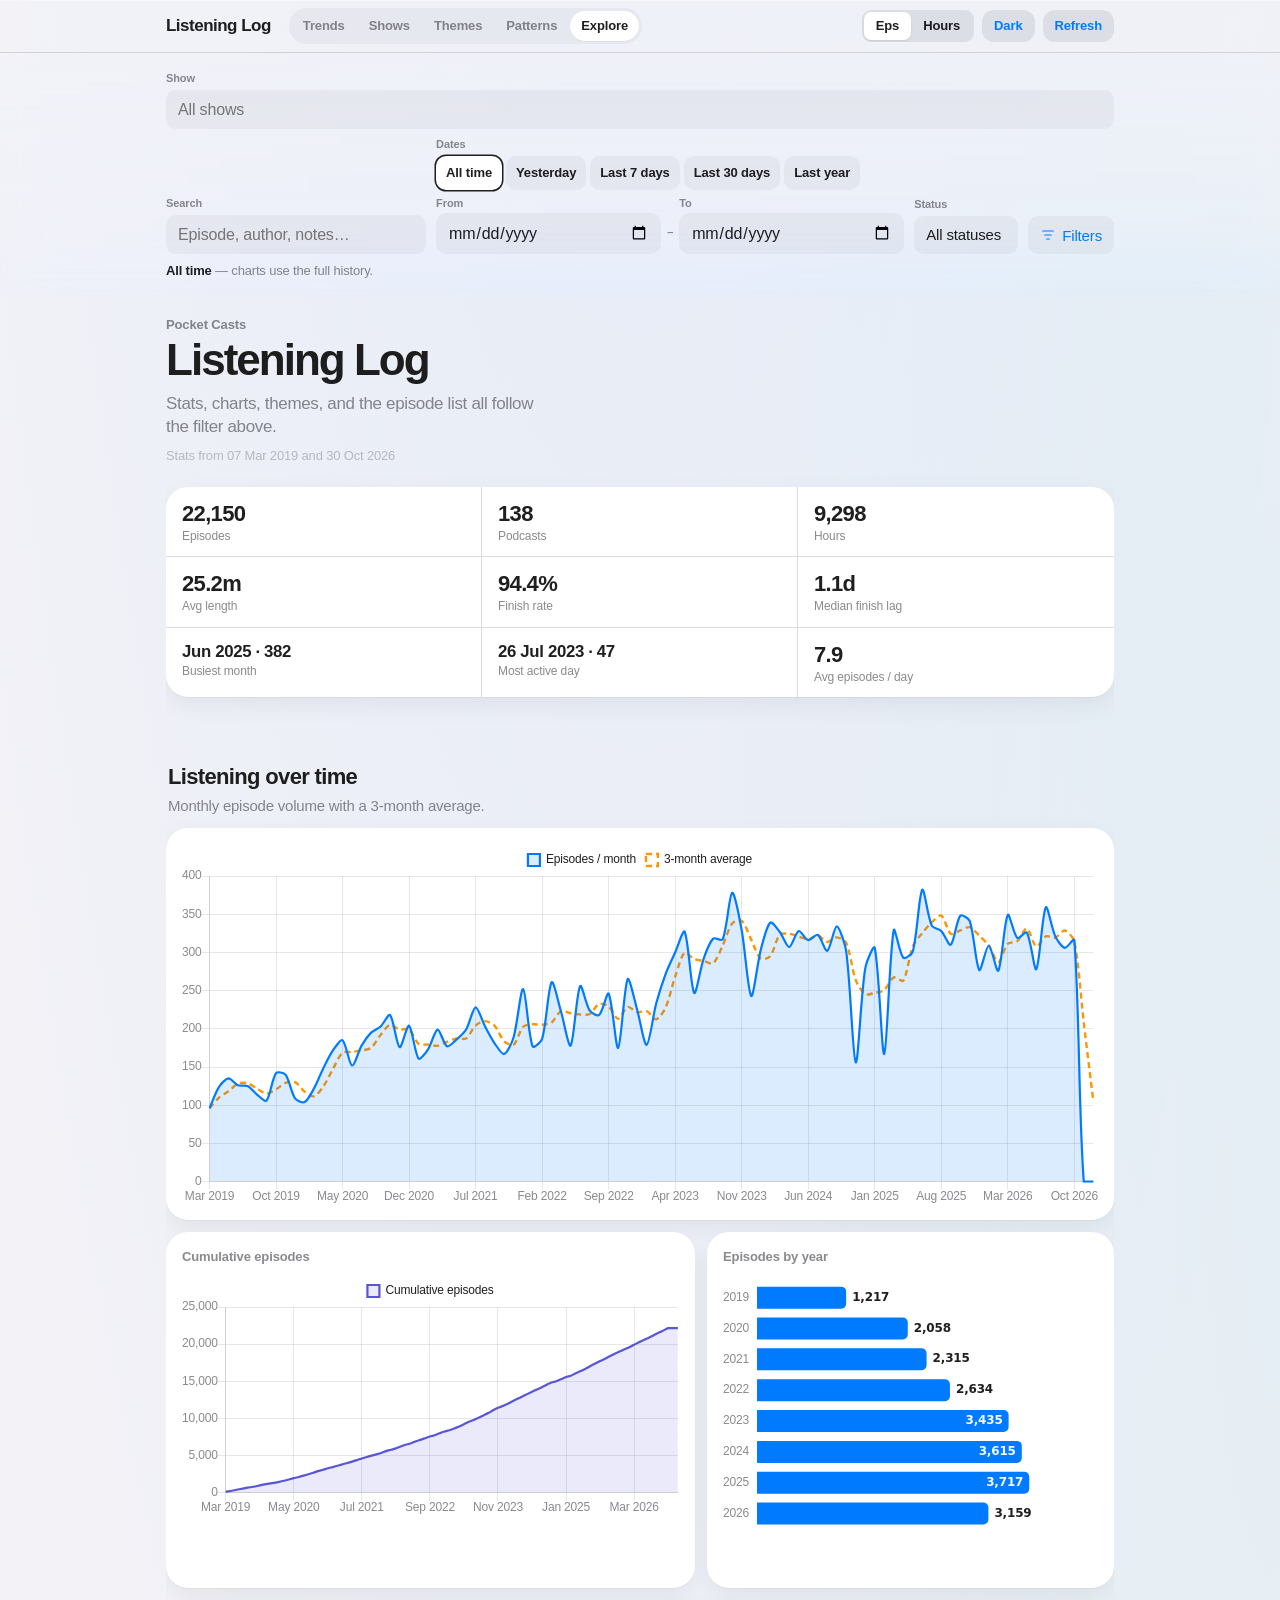
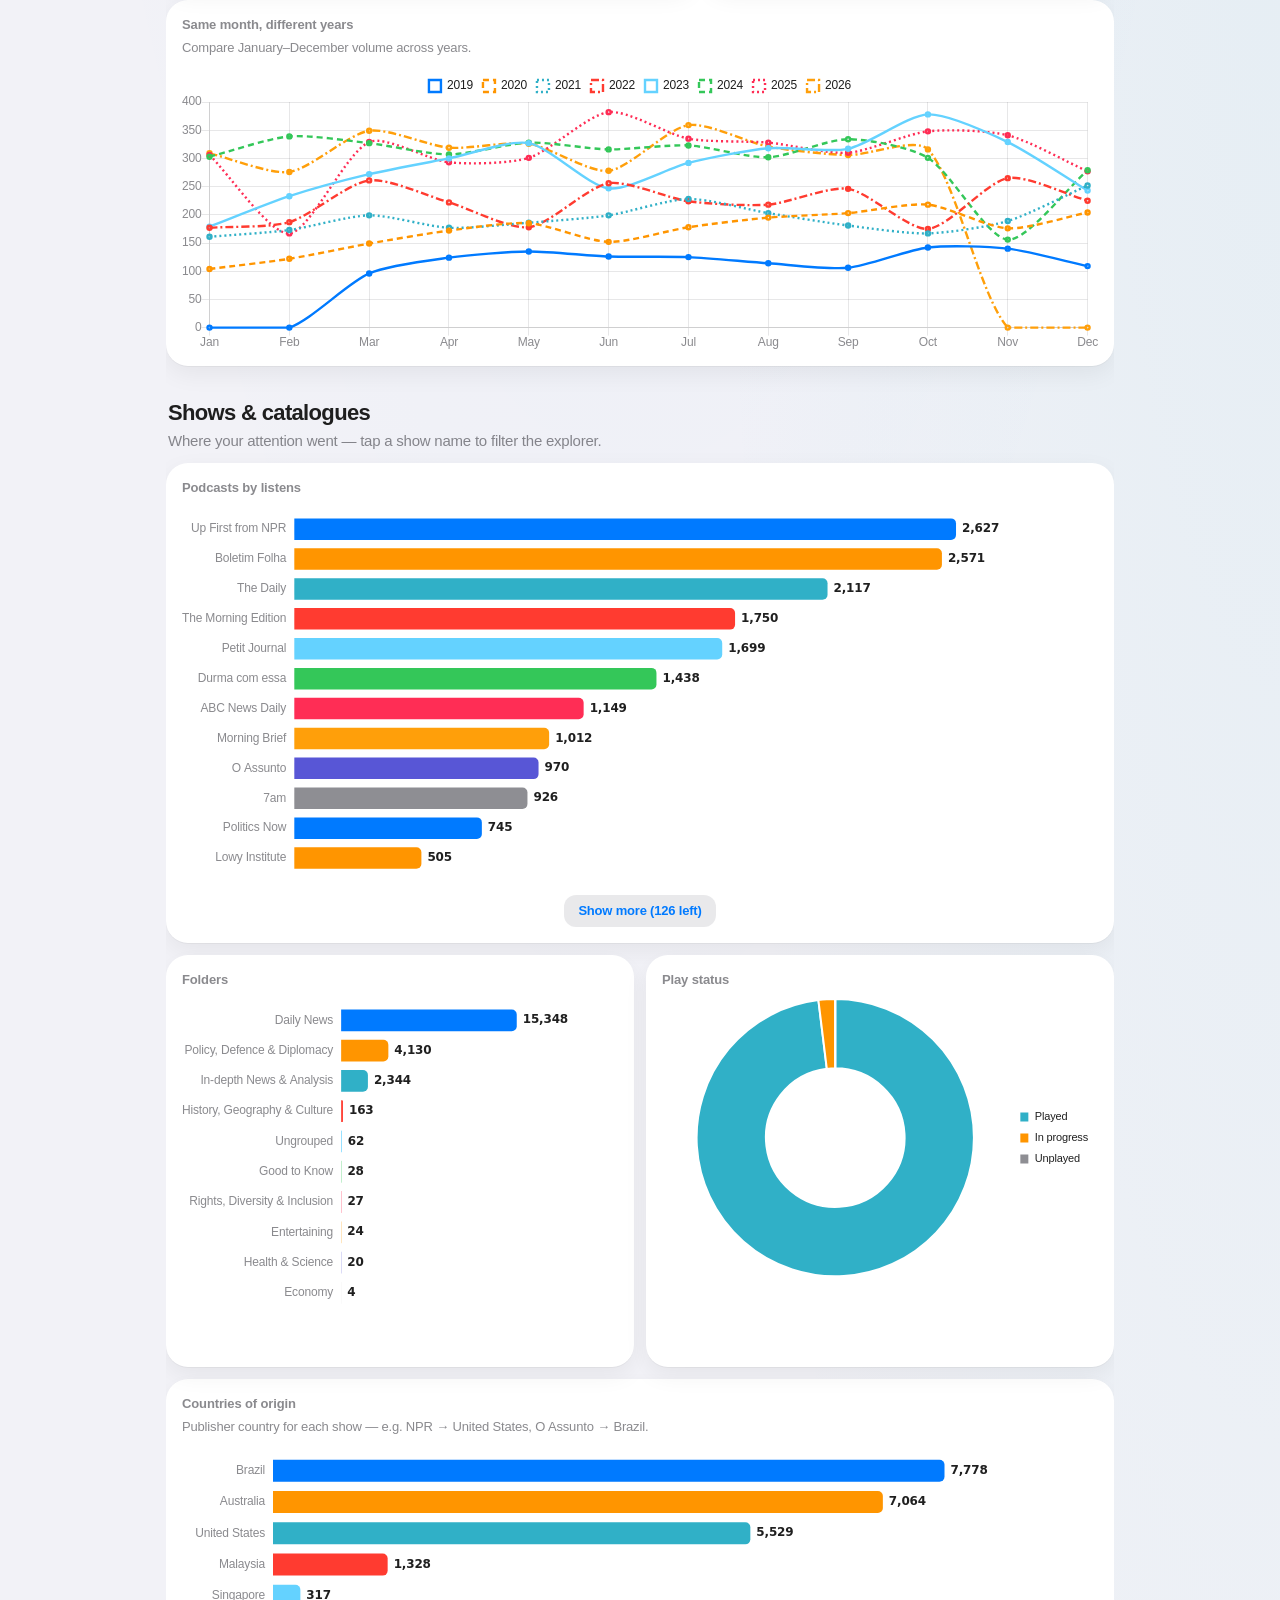
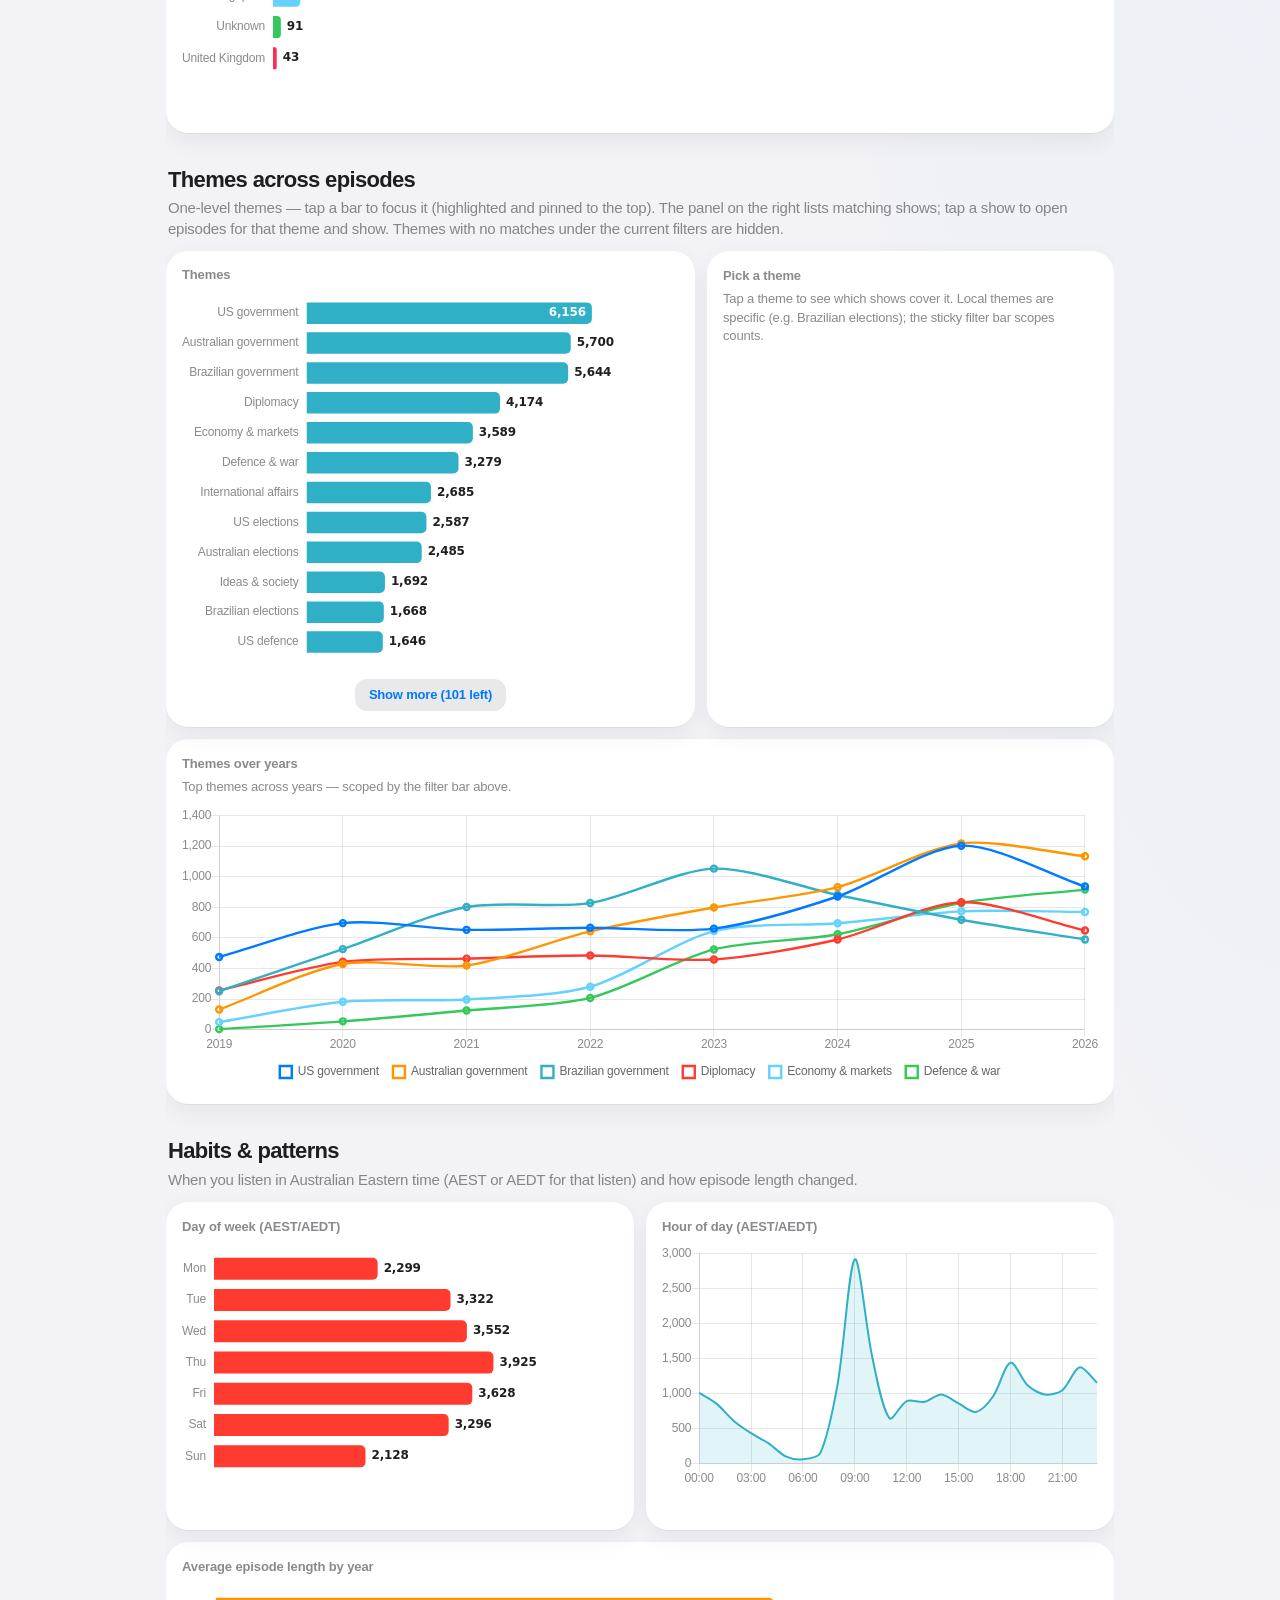
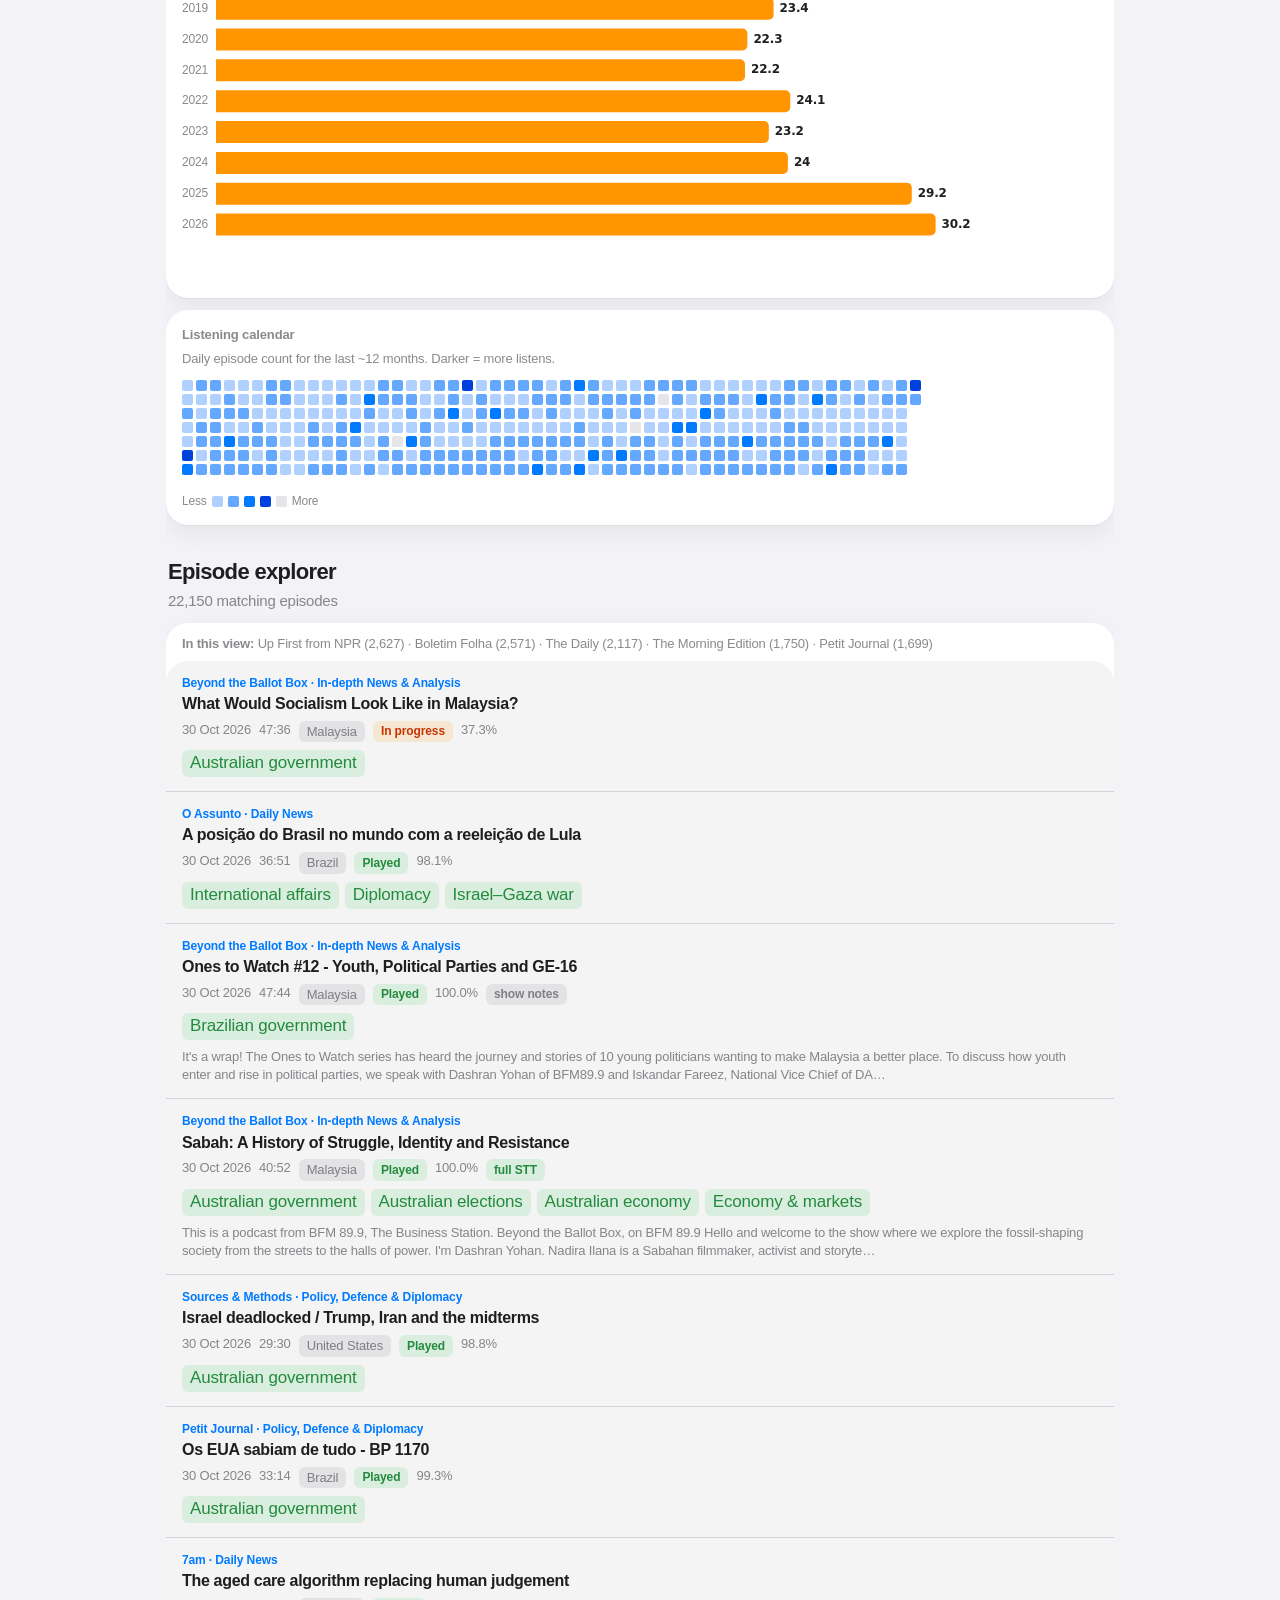
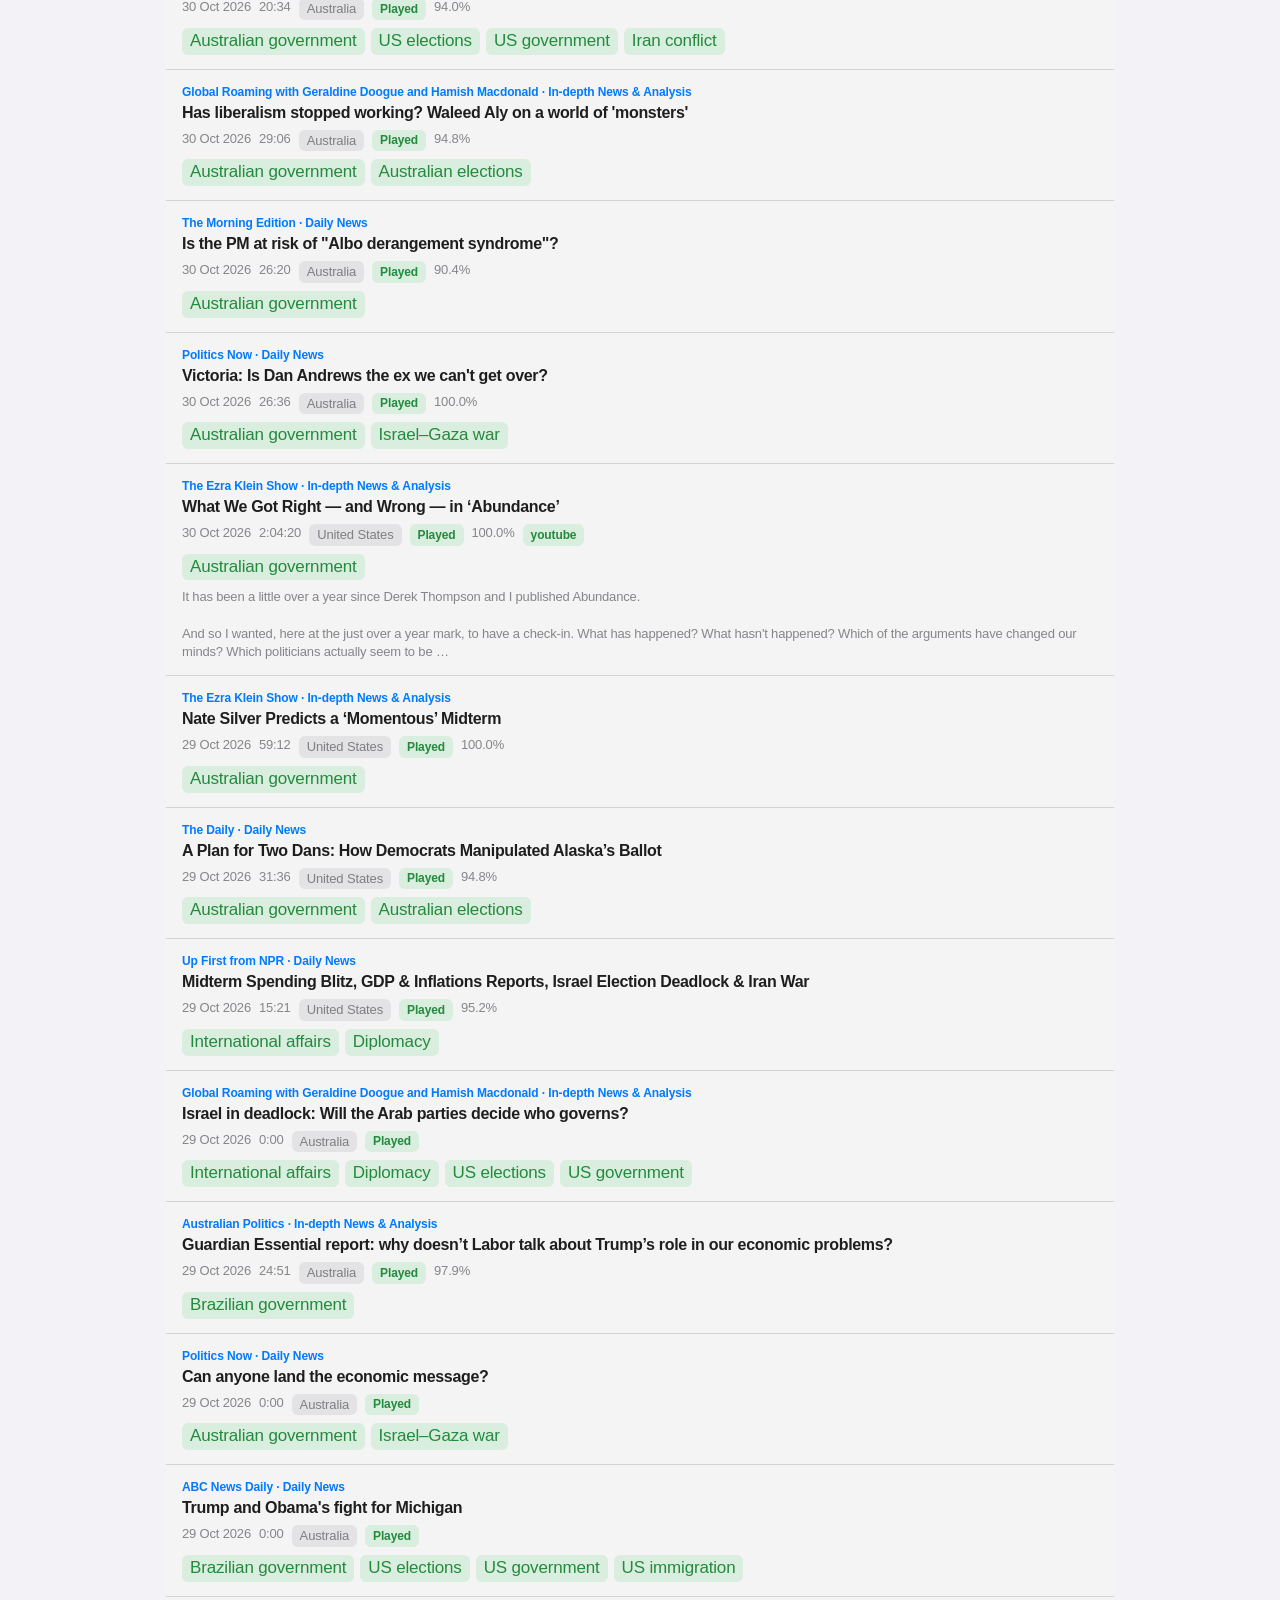
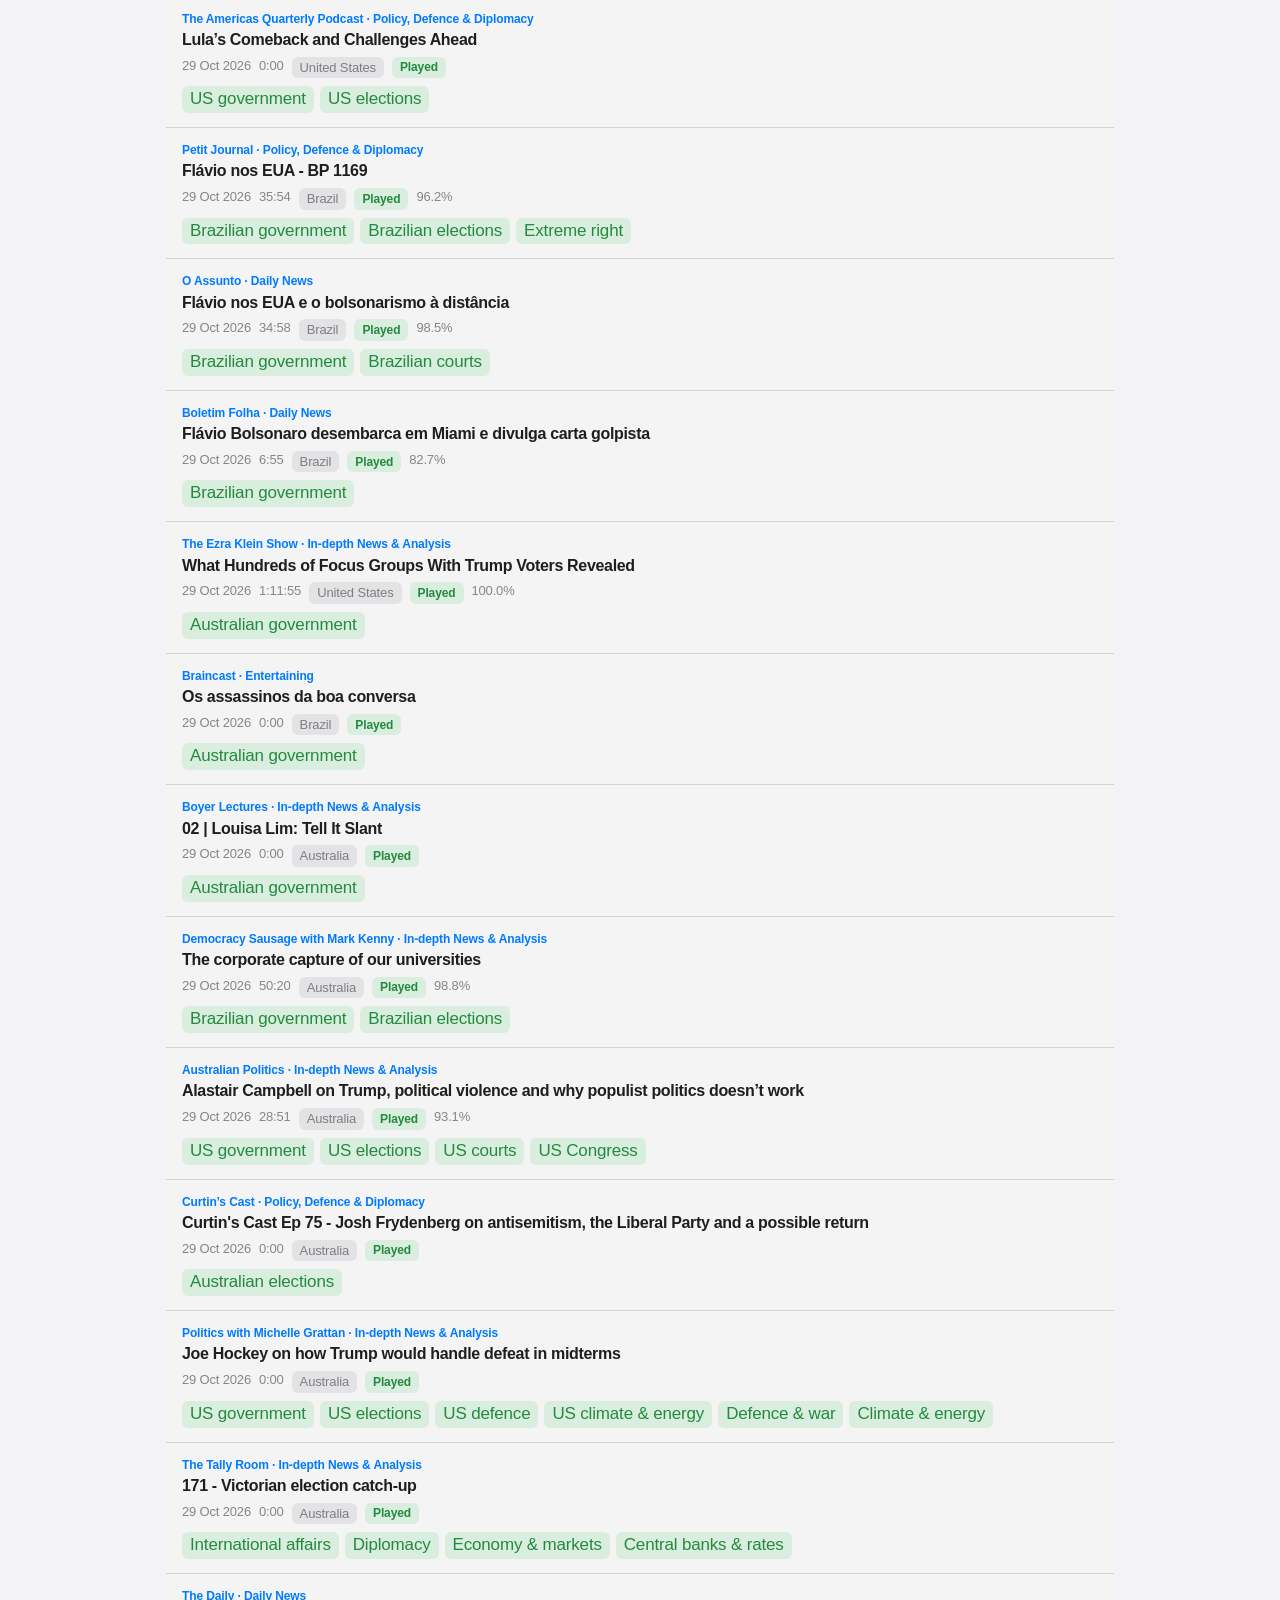
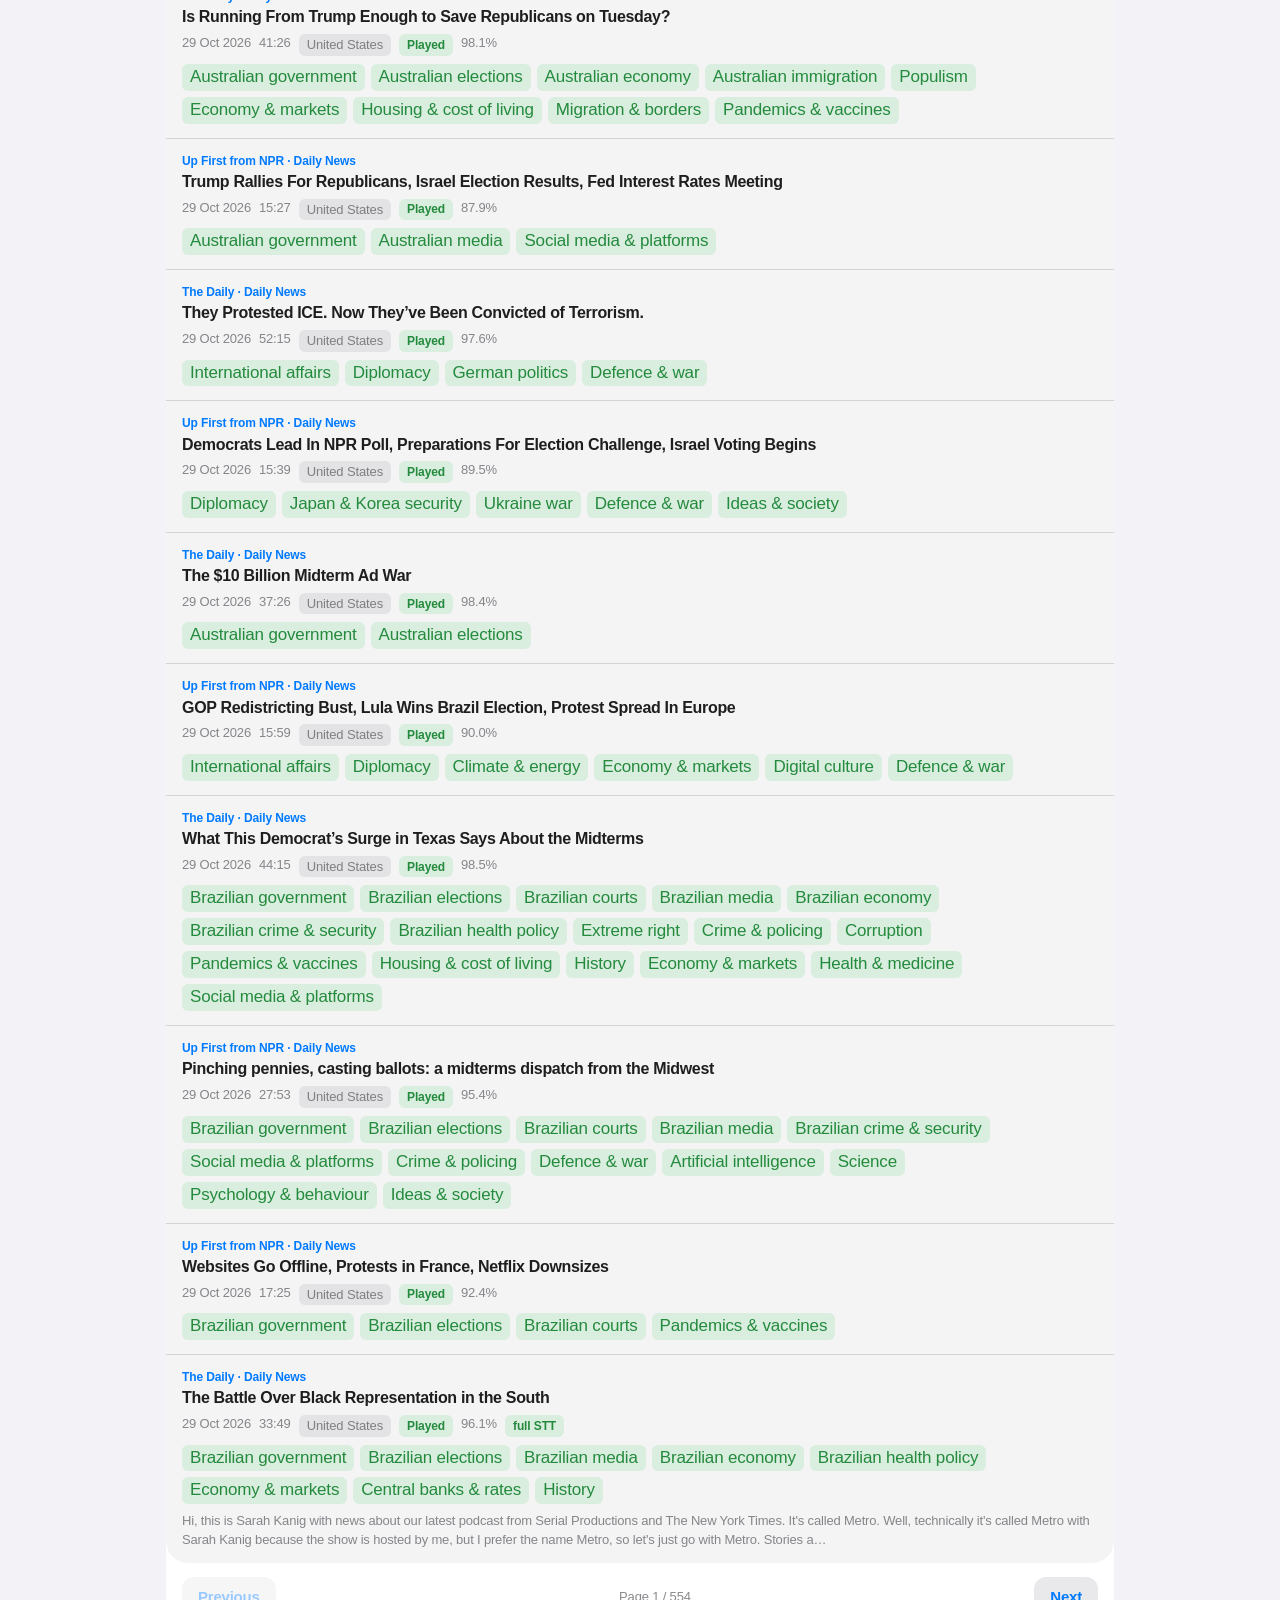
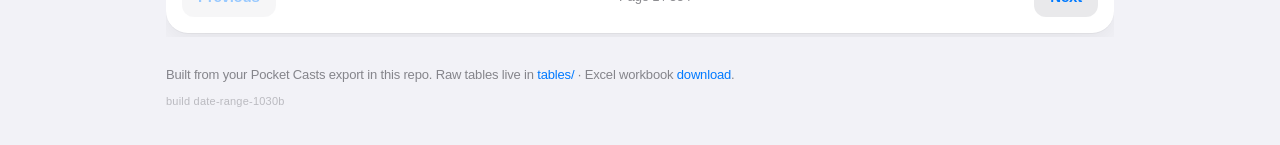
==== commit d863e216: "Replace year/month/day filters with a calendar date range. Add From/To date inputs plus quick preset" ====
--- a/docs/index.html
+++ b/docs/index.html
@@ -36,9 +36,9 @@
     })();
   </script>
   <meta http-equiv="Cache-Control" content="no-cache" />
-  <link rel="stylesheet" href="explore.css?v=pwa-icon-1022" />
+  <link rel="stylesheet" href="explore.css?v=date-range-1030b" />
   <script src="vendor/chart.umd.min.js" defer></script>
-  <script src="explore.js?v=pwa-icon-1022" defer></script>
+  <script src="explore.js?v=date-range-1030b" defer></script>
 </head>
 <body>
   <!-- UI chrome layer (Liquid Glass) -->
@@ -91,18 +91,29 @@
                 <span>Search</span>
                 <input id="periodQ" type="search" placeholder="Episode, author, notes…" aria-label="Search episodes" />
               </label>
-              <label class="period-field">
-                <span>Year</span>
-                <select id="periodYear" aria-label="Filter by year"></select>
-              </label>
-              <label class="period-field">
-                <span>Month</span>
-                <select id="periodMonth" aria-label="Filter by month" disabled></select>
-              </label>
-              <label class="period-field">
-                <span>Day</span>
-                <select id="periodDay" aria-label="Filter by day" disabled></select>
-              </label>
+              <div class="period-field period-field-dates">
+                <span id="periodDatesLabel">Dates</span>
+                <div class="period-date-block">
+                  <div class="period-date-presets" role="group" aria-labelledby="periodDatesLabel">
+                    <button type="button" class="period-preset-btn" data-date-preset="all" aria-pressed="true">All time</button>
+                    <button type="button" class="period-preset-btn" data-date-preset="yesterday" aria-pressed="false">Yesterday</button>
+                    <button type="button" class="period-preset-btn" data-date-preset="7d" aria-pressed="false">Last 7 days</button>
+                    <button type="button" class="period-preset-btn" data-date-preset="30d" aria-pressed="false">Last 30 days</button>
+                    <button type="button" class="period-preset-btn" data-date-preset="1y" aria-pressed="false">Last year</button>
+                  </div>
+                  <div class="period-date-inputs">
+                    <label class="period-date-input">
+                      <span class="period-date-input-label">From</span>
+                      <input id="periodFrom" type="date" aria-label="From date" />
+                    </label>
+                    <span class="period-date-sep" aria-hidden="true">–</span>
+                    <label class="period-date-input">
+                      <span class="period-date-input-label">To</span>
+                      <input id="periodTo" type="date" aria-label="To date" />
+                    </label>
+                  </div>
+                </div>
+              </div>
               <label class="period-field period-field-country">
                 <span>Country</span>
                 <select id="periodCountry" aria-label="Filter by country of origin"></select>
@@ -343,7 +354,7 @@
       Built from your Pocket Casts export in this repo.
       Raw tables live in <a href="./tables/">tables/</a>
       · Excel workbook <a href="./PocketCasts_Listening_History.xlsx">download</a>.
-      <div class="build-stamp" id="buildStamp">build pwa-icon-1022</div>
+      <div class="build-stamp" id="buildStamp">build date-range-1030b</div>
     </footer>
   </div>
 
--- a/docs/explore.css
+++ b/docs/explore.css
@@ -887,6 +887,13 @@
     max-width: none;
   }
 
+  .period-controls > .period-field-dates {
+    flex: 1 1 22rem;
+    min-width: 14rem;
+    max-width: none;
+    overflow: visible;
+  }
+
   .period-controls > .period-field-country,
   .period-controls > .period-field-theme {
     min-width: 7.5rem;
@@ -897,7 +904,8 @@
   .period-controls .period-field select,
   .period-controls .period-field .combo,
   .period-controls .period-field .combo-input,
-  .period-controls .period-field-search input {
+  .period-controls .period-field-search input,
+  .period-controls .period-date-input input[type="date"] {
     width: 100%;
     min-width: 0 !important;
     max-width: none !important;
@@ -962,6 +970,108 @@
 .period-field-country { min-width: 9.5rem; }
 .period-field-podcast { min-width: 11rem; }
 .period-field-theme { min-width: 10rem; }
+.period-field-dates {
+  min-width: min(100%, 24rem);
+  flex: 1 1 20rem;
+}
+
+.period-date-block {
+  display: grid;
+  gap: 6px;
+  min-width: 0;
+}
+
+.period-date-presets {
+  display: flex;
+  flex-wrap: wrap;
+  gap: 4px;
+  min-width: 0;
+  max-width: 100%;
+}
+
+.period-date-inputs {
+  display: flex;
+  flex-wrap: wrap;
+  align-items: center;
+  gap: 6px;
+  min-width: 0;
+}
+
+.period-date-input {
+  display: grid;
+  gap: 2px;
+  min-width: 0;
+  flex: 1 1 9rem;
+}
+
+.period-date-input-label {
+  font-size: 0.625rem;
+  font-weight: 600;
+  letter-spacing: -0.01em;
+  color: var(--tertiary-label);
+}
+
+.period-date-sep {
+  color: var(--tertiary-label);
+  font-weight: 600;
+  padding-top: 14px;
+}
+
+.period-preset-btn {
+  border: 0;
+  background: var(--fill-tertiary);
+  color: var(--label);
+  padding: 8px 10px;
+  font: inherit;
+  font-size: 0.8125rem;
+  font-weight: 600;
+  letter-spacing: -0.01em;
+  border-radius: var(--radius-sm);
+  cursor: pointer;
+  white-space: nowrap;
+  transition: background 160ms var(--ease-out), color 160ms var(--ease-out),
+    box-shadow 160ms var(--ease-out);
+}
+
+.period-preset-btn[aria-pressed="true"] {
+  background: var(--grouped-bg-elevated);
+  box-shadow: 0 0 0 1.5px var(--label);
+}
+
+html[data-theme="dark"] .period-preset-btn[aria-pressed="true"] {
+  background: rgba(120, 120, 128, 0.48);
+  box-shadow: 0 0 0 1.5px rgba(255, 255, 255, 0.55);
+}
+
+.period-preset-btn:focus-visible {
+  outline: none;
+  box-shadow: 0 0 0 3px var(--blue-soft);
+}
+
+.period-date-input input[type="date"] {
+  appearance: none;
+  -webkit-appearance: none;
+  border: 0;
+  background: var(--fill-tertiary);
+  border-radius: var(--radius-sm);
+  padding: 9px 12px;
+  color: var(--label);
+  font: inherit;
+  /* ≥16px avoids iOS focus-zoom that clips filter chrome */
+  font-size: 16px;
+  font-weight: 500;
+  letter-spacing: -0.01em;
+  min-width: 0;
+  width: 100%;
+  min-height: 2.5rem;
+  transition: background 160ms var(--ease-out), box-shadow 160ms var(--ease-out);
+}
+
+.period-date-input input[type="date"]:focus {
+  outline: none;
+  box-shadow: 0 0 0 3px var(--blue-soft);
+  background: var(--grouped-bg-elevated);
+}
 
 .period-field span,
 .period-search-label {
@@ -2062,7 +2172,8 @@
   .filter-sheet-body .period-field-country,
   .filter-sheet-body .period-field-podcast,
   .filter-sheet-body .period-field-theme,
-  .filter-sheet-body .period-field-search {
+  .filter-sheet-body .period-field-search,
+  .filter-sheet-body .period-field-dates {
     min-width: 0;
     display: grid;
     grid-template-columns: 6.5rem minmax(0, 1fr);
@@ -2074,11 +2185,18 @@
     border-bottom: 0.5px solid var(--separator);
   }
 
+  .filter-sheet-body .period-field-dates {
+    align-items: start;
+    padding-top: 10px;
+    padding-bottom: 12px;
+  }
+
   .filter-sheet-body .period-field:last-of-type {
     border-bottom: 0;
   }
 
-  .filter-sheet-body .period-field span {
+  .filter-sheet-body .period-field > span,
+  .filter-sheet-body .period-field-dates > span {
     margin: 0;
     font-size: 1rem;
     font-weight: 400;
@@ -2105,15 +2223,58 @@
 
   .filter-sheet-body .period-field-search input,
   .filter-sheet-body .combo-input,
-  .filter-sheet-body input[type="search"] {
+  .filter-sheet-body input[type="search"],
+  .filter-sheet-body .period-date-input input[type="date"] {
     font-size: 16px;
+  }
+
+  .filter-sheet-body .period-date-block {
+    gap: 8px;
+  }
+
+  .filter-sheet-body .period-date-presets {
+    justify-content: flex-end;
+  }
+
+  .filter-sheet-body .period-date-inputs {
+    justify-content: flex-end;
+  }
+
+  .filter-sheet-body .period-date-input {
+    flex: 1 1 8.5rem;
+  }
+
+  .filter-sheet-body .period-date-input-label {
+    text-align: right;
+  }
+
+  .filter-sheet-body .period-date-input input[type="date"] {
+    max-width: none;
+    width: 100%;
+    min-height: 36px;
+    text-align: right;
+    background: var(--fill);
+    border-radius: var(--radius-sm);
+    padding: 8px 10px;
+    font-weight: 400;
+    color: var(--secondary-label);
+  }
+
+  .filter-sheet-body .period-date-sep {
+    padding-top: 16px;
+  }
+
+  .filter-sheet-body .period-preset-btn {
+    background: var(--fill);
+    font-size: 0.8125rem;
+    padding: 7px 10px;
   }
 
   .filter-sheet-body .period-field select:focus,
   .filter-sheet-body .period-field-search input:focus,
-  .filter-sheet-body .combo-input:focus {
+  .filter-sheet-body .combo-input:focus,
+  .filter-sheet-body .period-date-input input[type="date"]:focus {
     box-shadow: none;
-    background: transparent;
     color: var(--system-blue);
   }
 
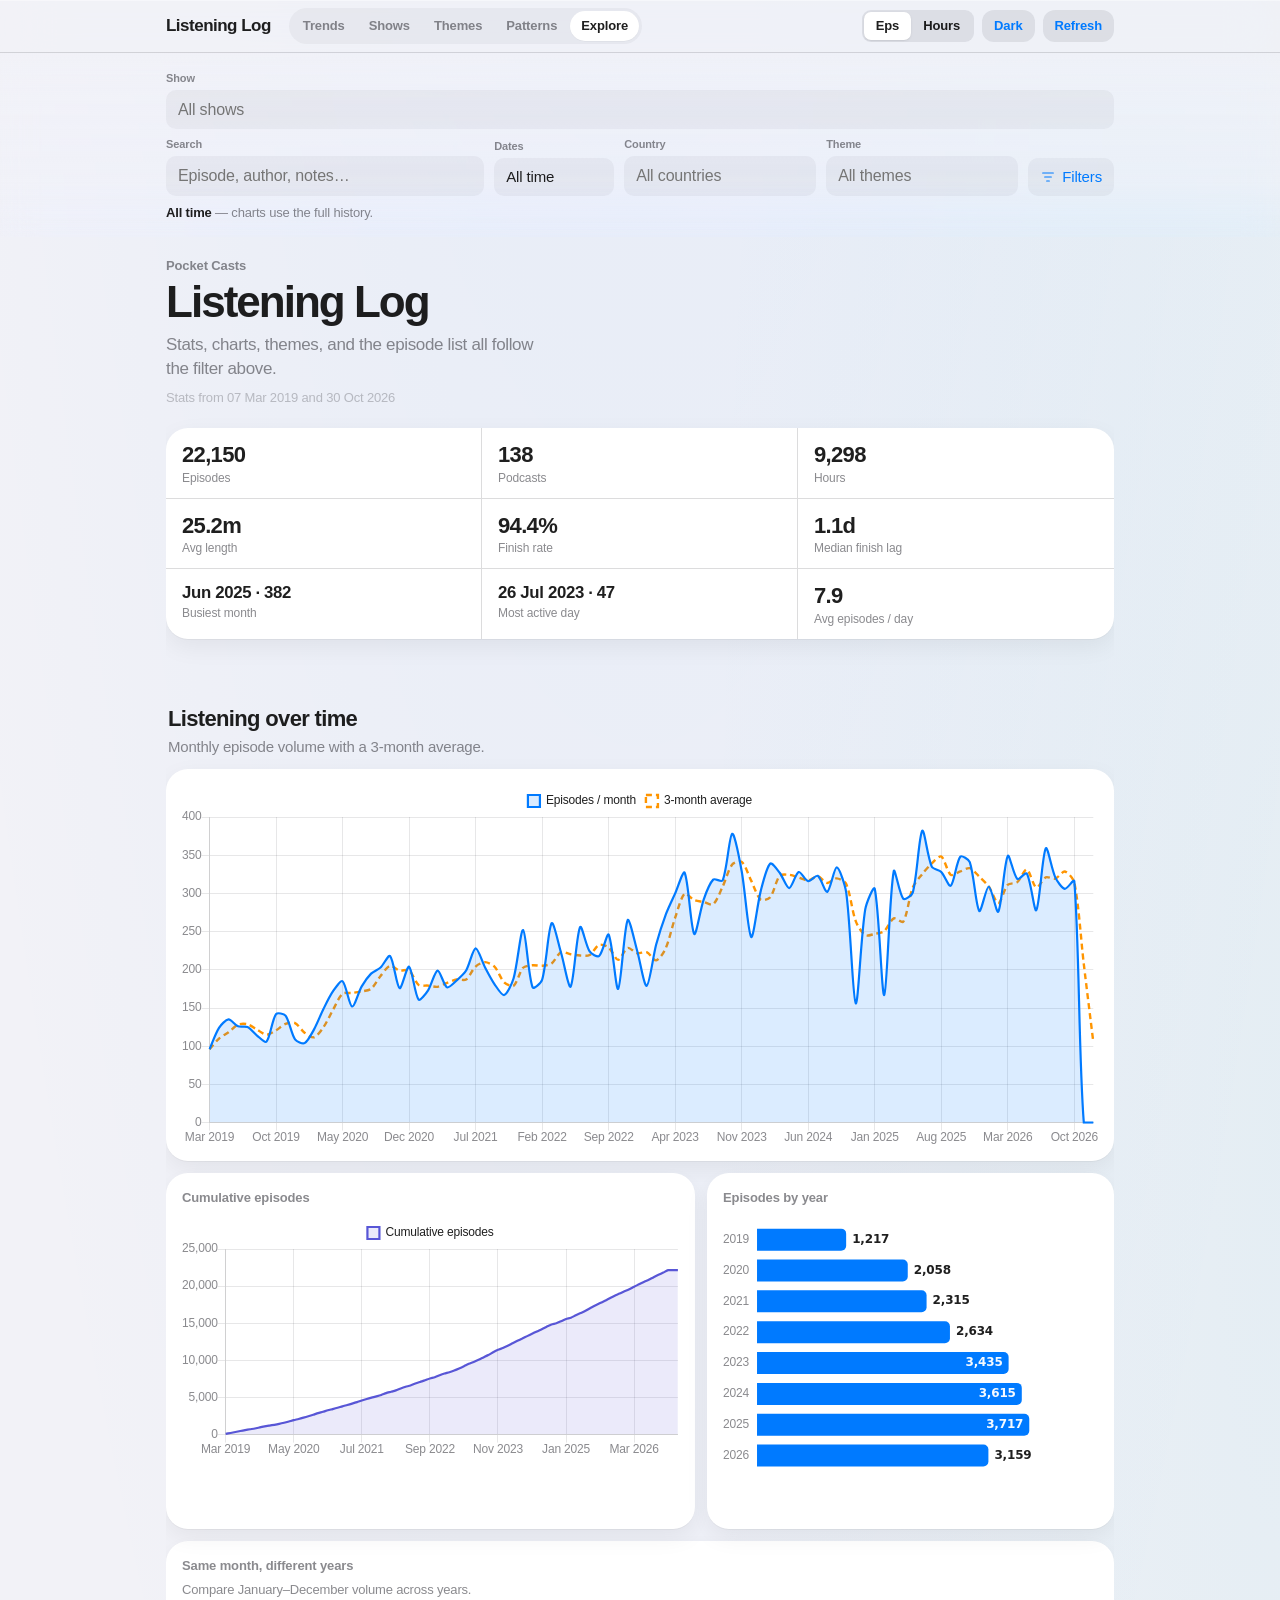
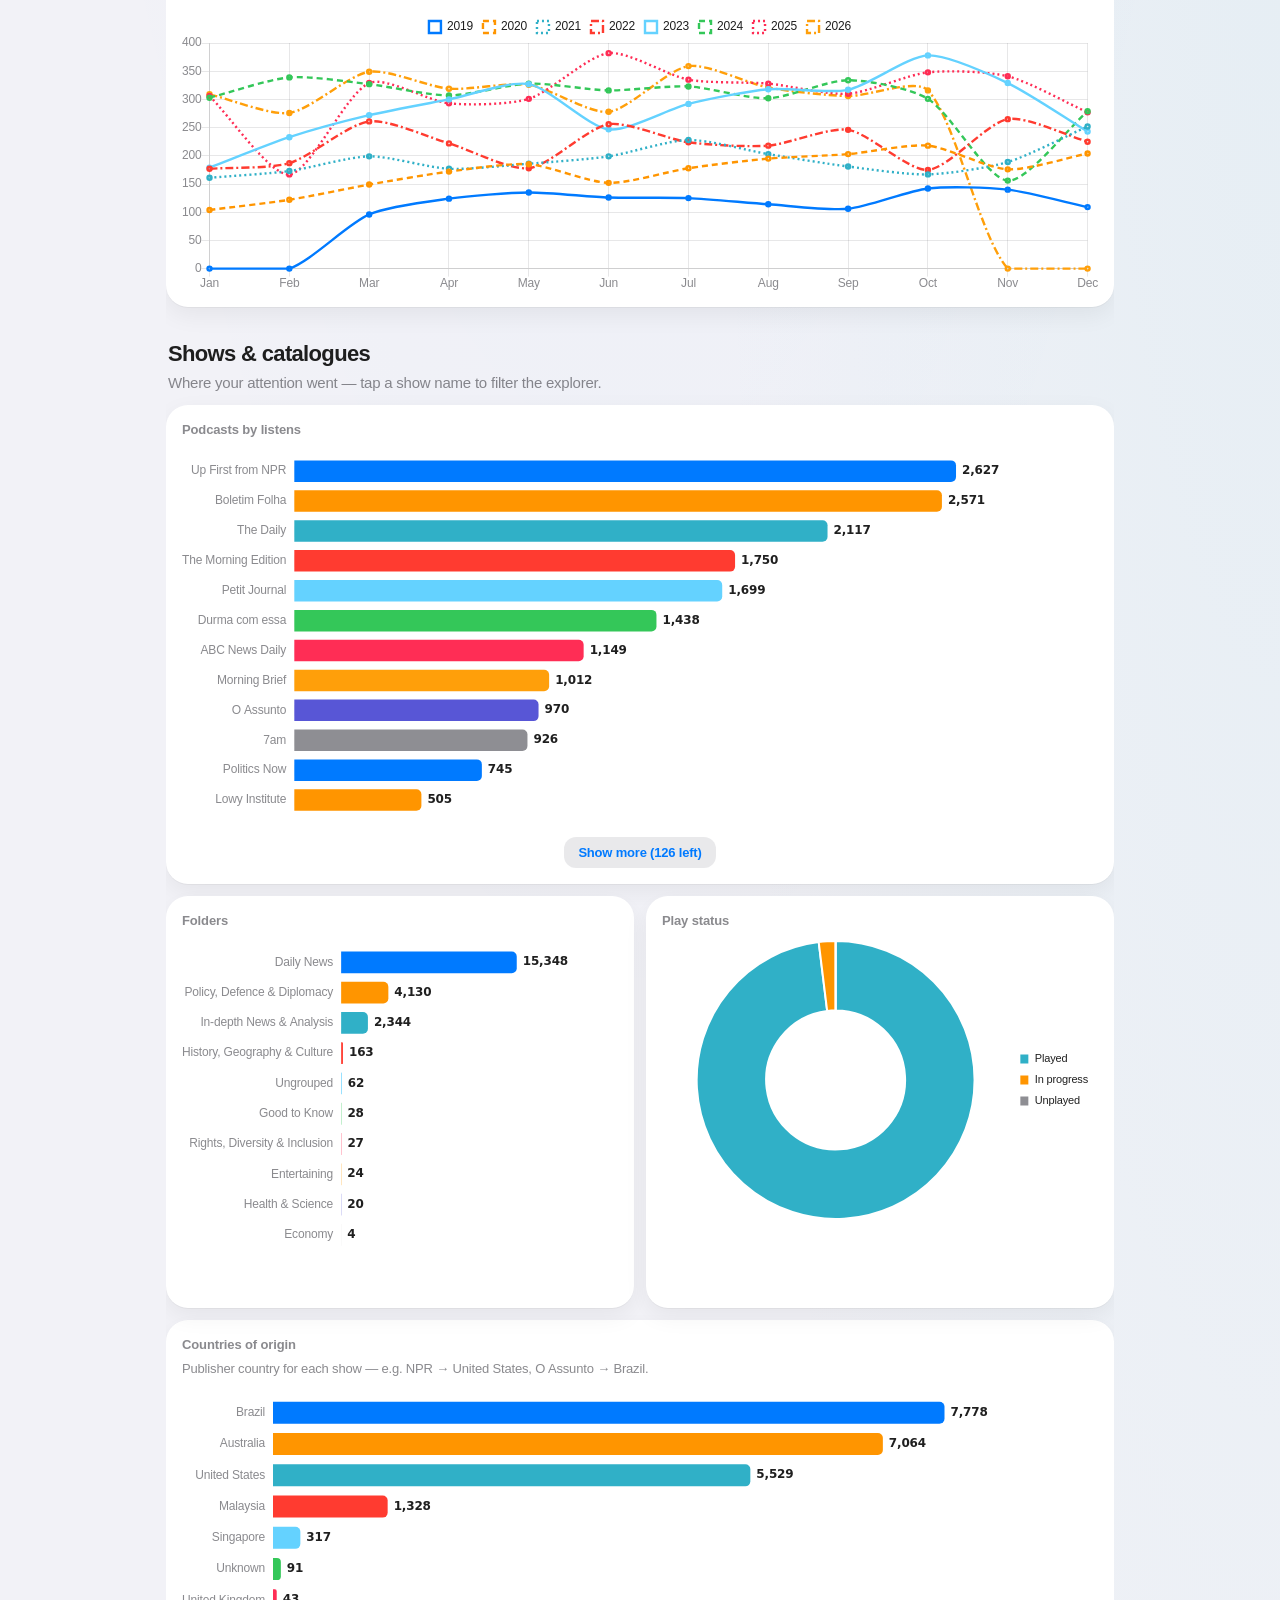
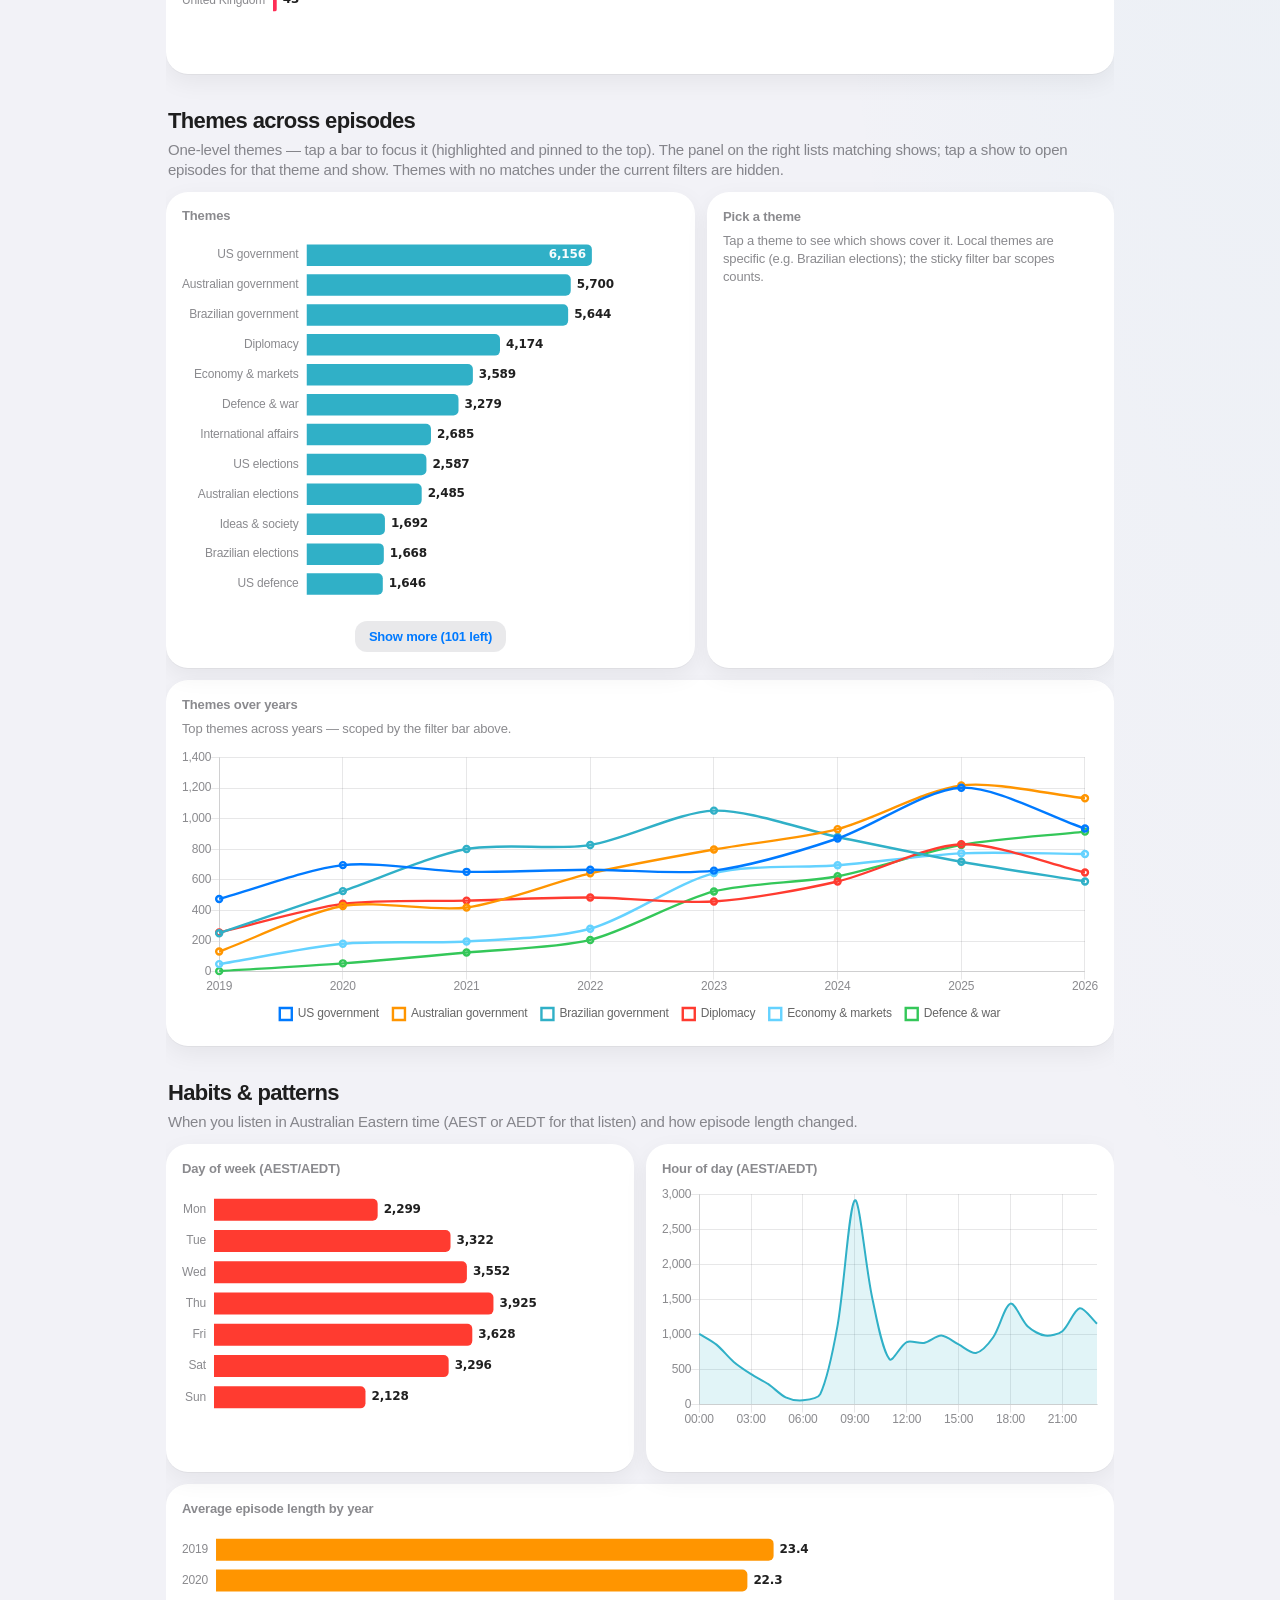
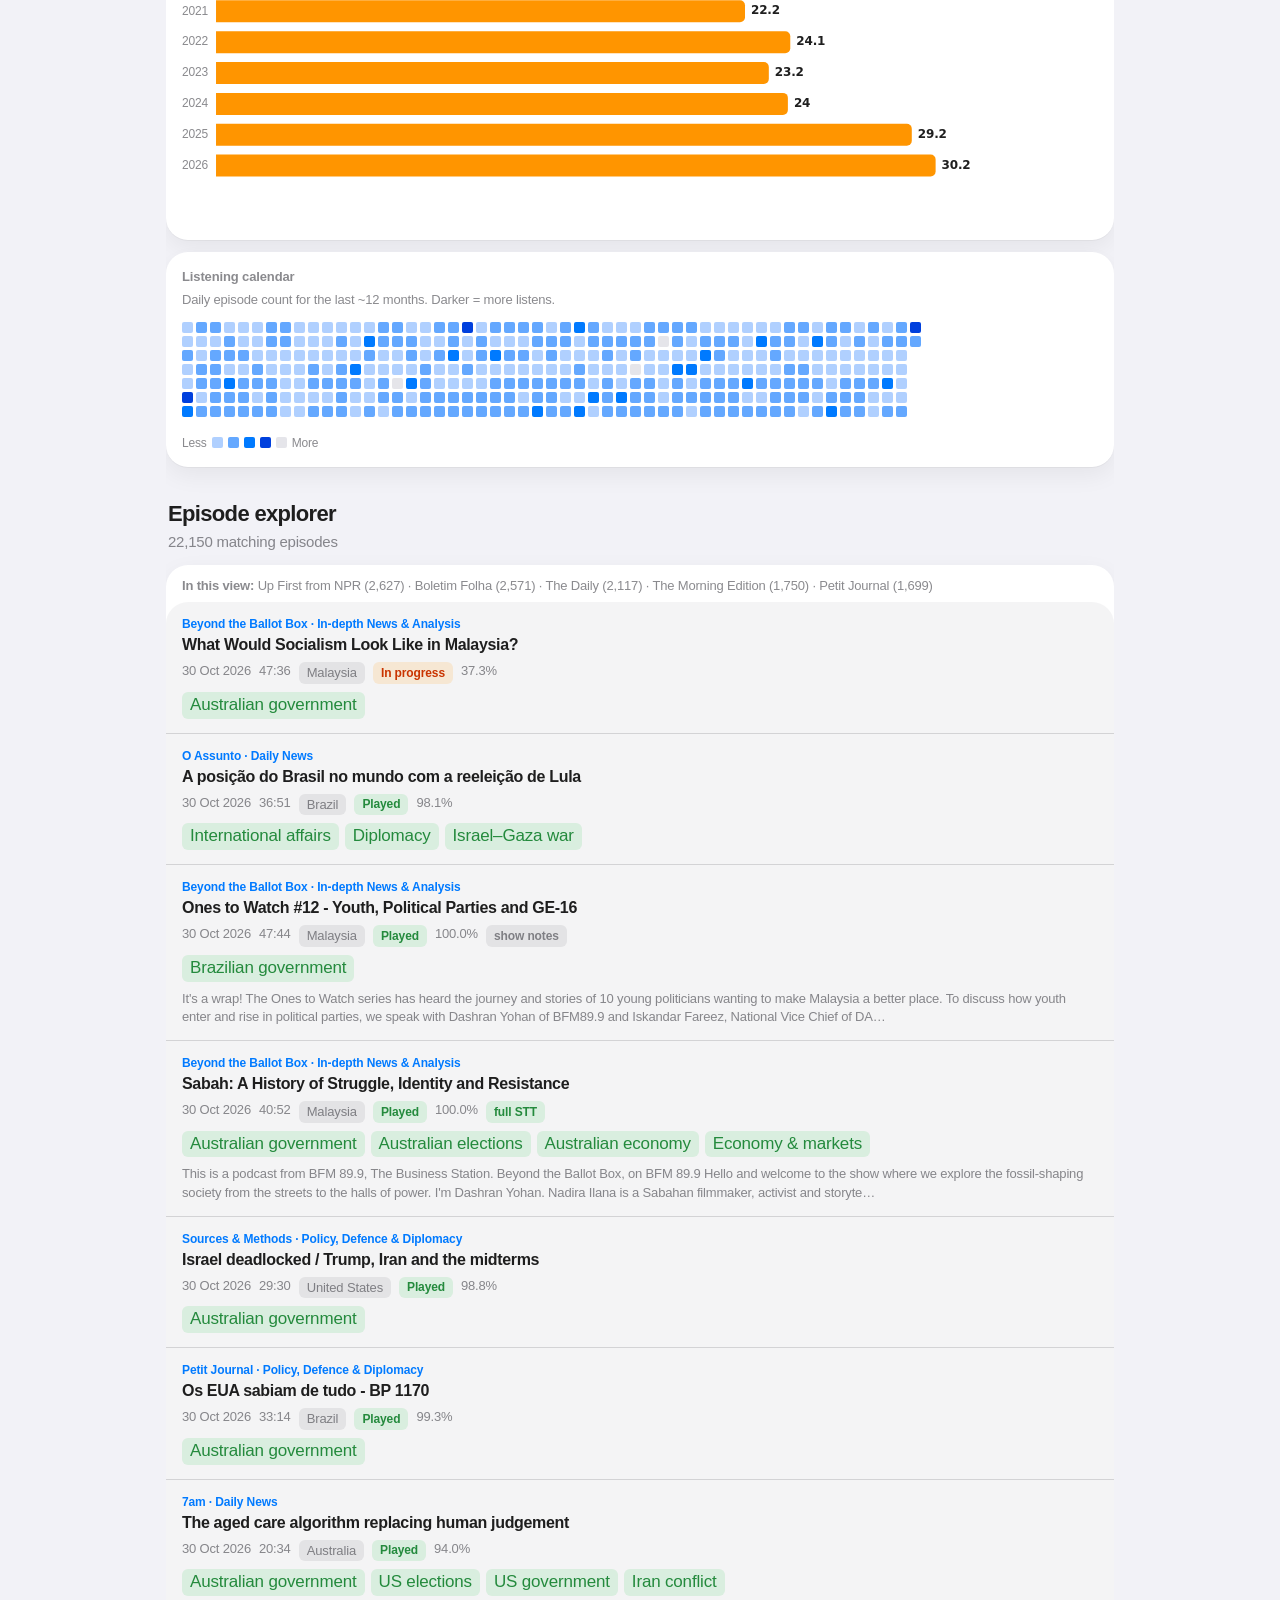
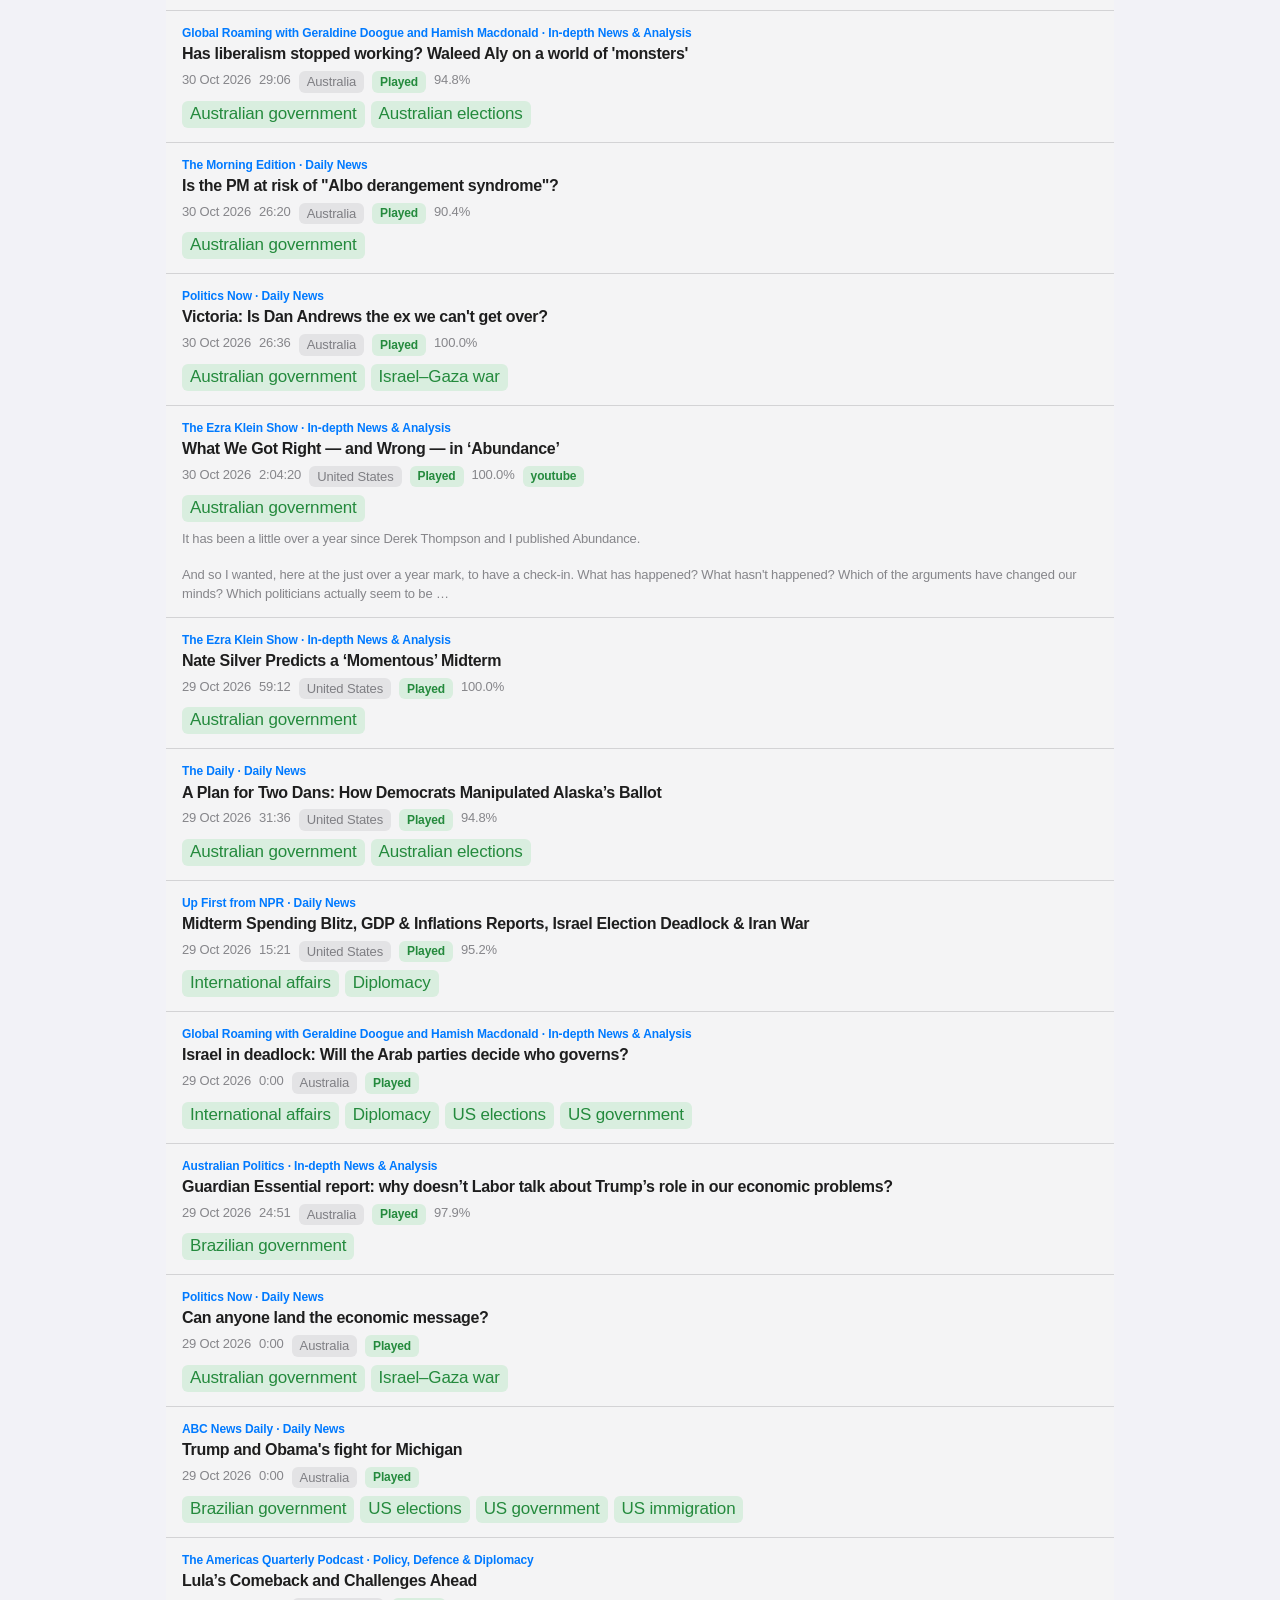
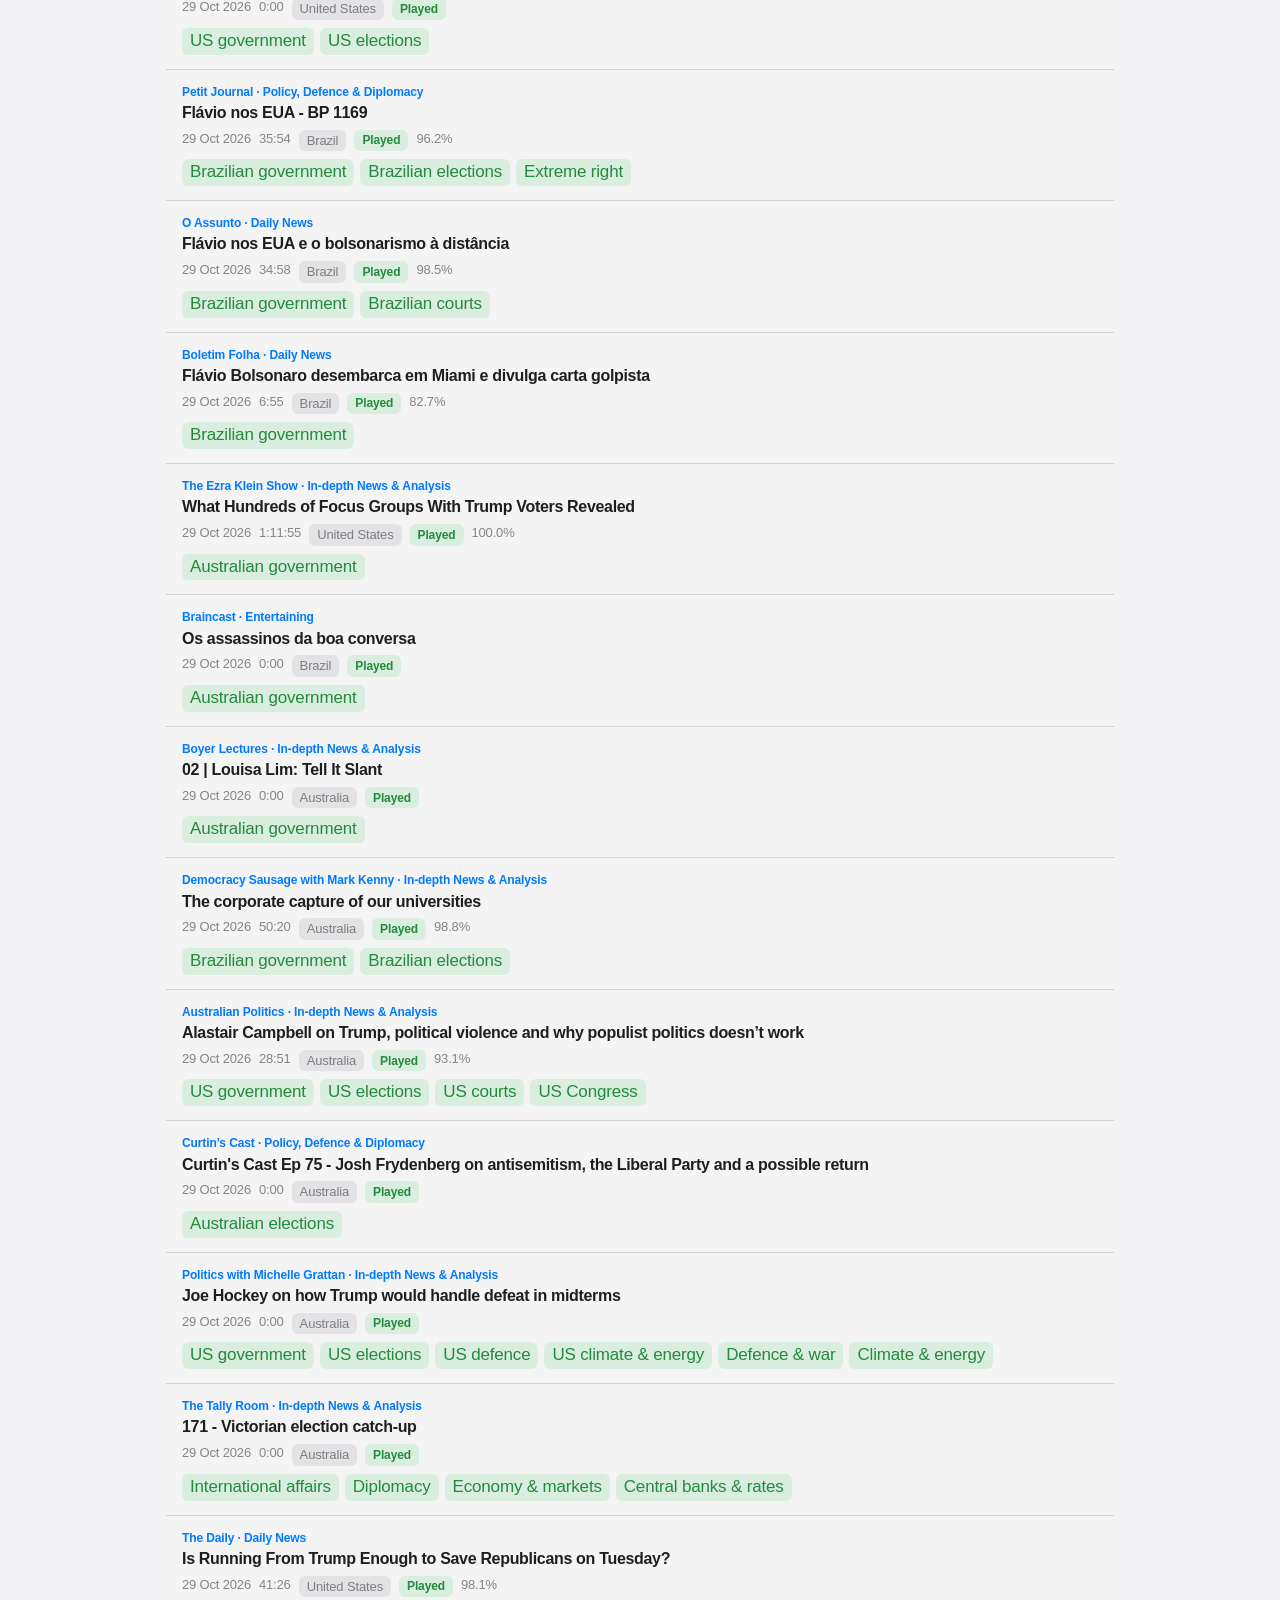
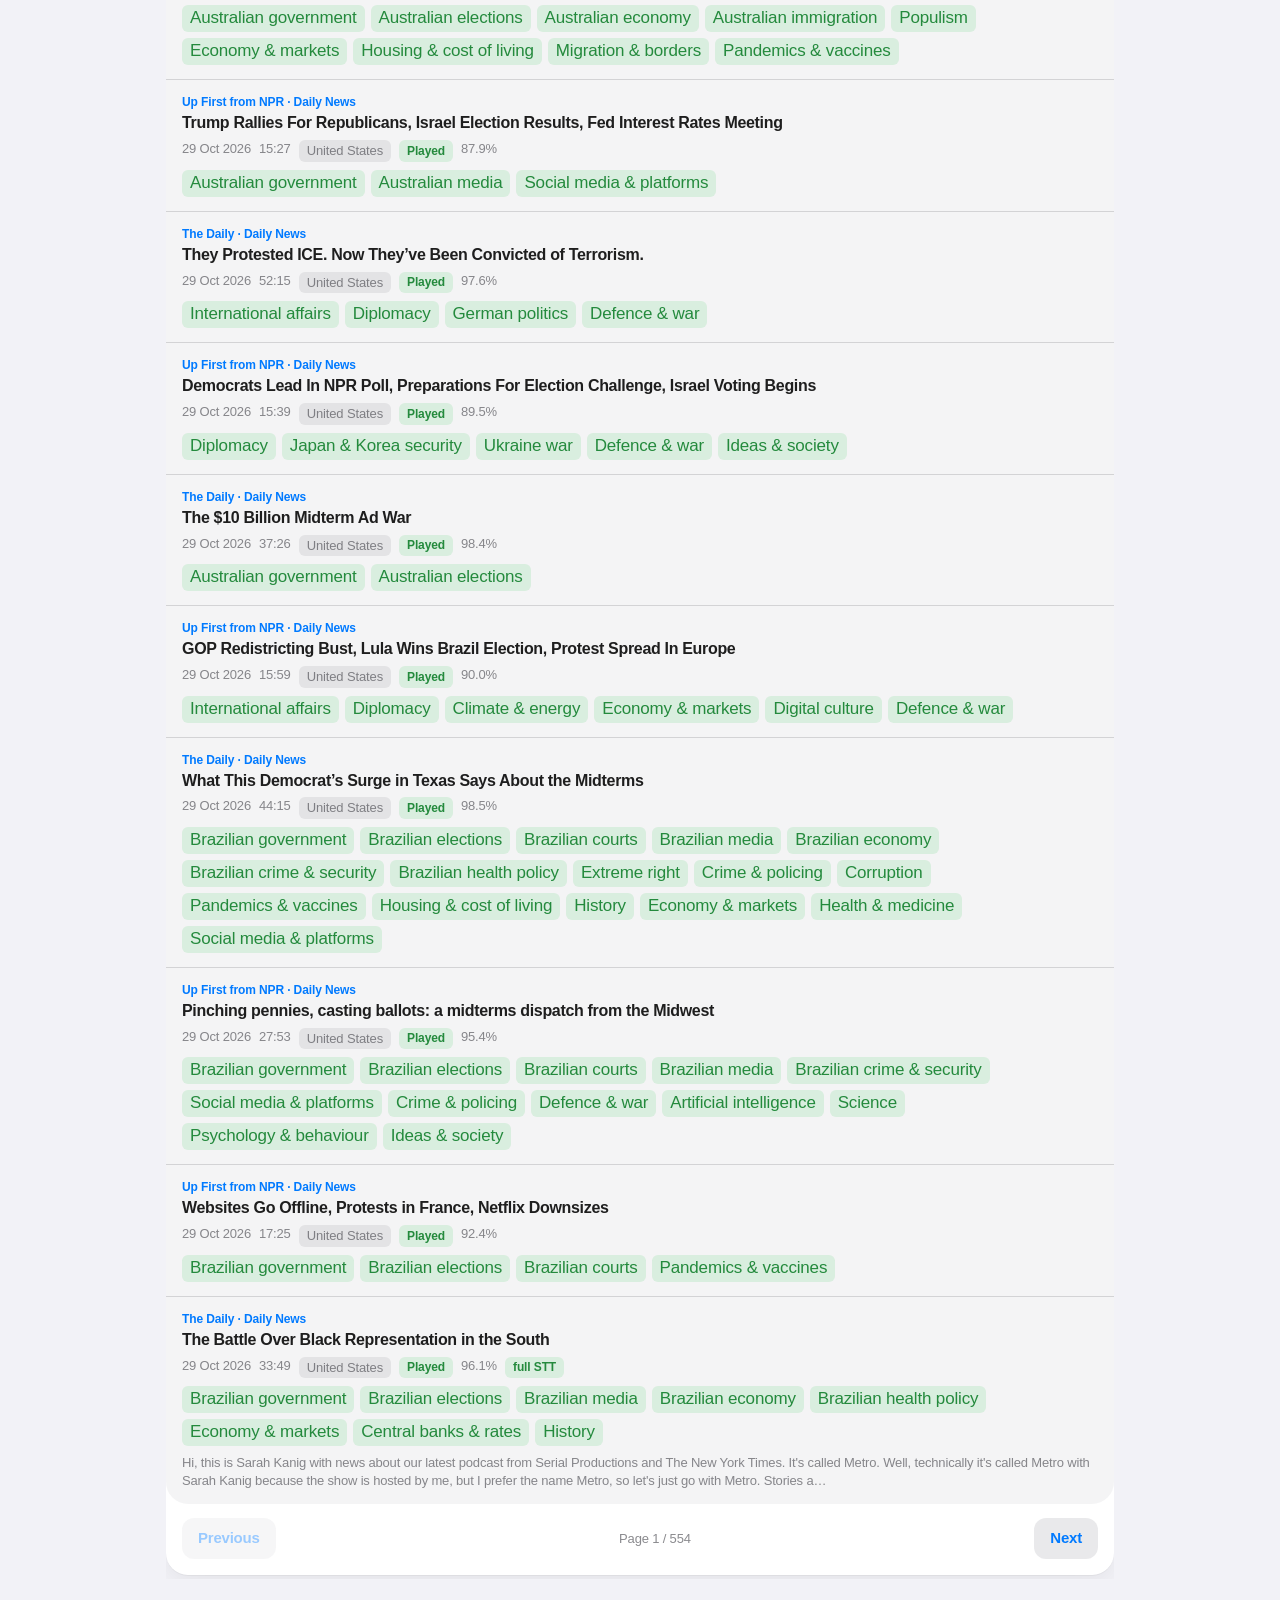
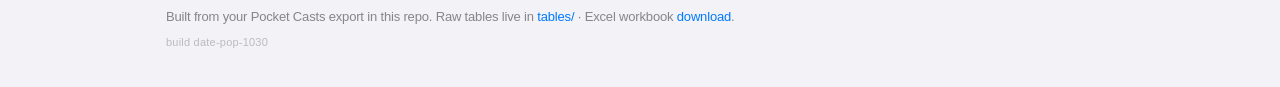
==== commit 197b1a4a: "Collapse date range into a single Dates filter control. Presets and From/To calendars now live in a " ====
--- a/docs/index.html
+++ b/docs/index.html
@@ -36,9 +36,9 @@
     })();
   </script>
   <meta http-equiv="Cache-Control" content="no-cache" />
-  <link rel="stylesheet" href="explore.css?v=date-range-1030b" />
+  <link rel="stylesheet" href="explore.css?v=date-pop-1030" />
   <script src="vendor/chart.umd.min.js" defer></script>
-  <script src="explore.js?v=date-range-1030b" defer></script>
+  <script src="explore.js?v=date-pop-1030" defer></script>
 </head>
 <body>
   <!-- UI chrome layer (Liquid Glass) -->
@@ -93,26 +93,16 @@
               </label>
               <div class="period-field period-field-dates">
                 <span id="periodDatesLabel">Dates</span>
-                <div class="period-date-block">
-                  <div class="period-date-presets" role="group" aria-labelledby="periodDatesLabel">
-                    <button type="button" class="period-preset-btn" data-date-preset="all" aria-pressed="true">All time</button>
-                    <button type="button" class="period-preset-btn" data-date-preset="yesterday" aria-pressed="false">Yesterday</button>
-                    <button type="button" class="period-preset-btn" data-date-preset="7d" aria-pressed="false">Last 7 days</button>
-                    <button type="button" class="period-preset-btn" data-date-preset="30d" aria-pressed="false">Last 30 days</button>
-                    <button type="button" class="period-preset-btn" data-date-preset="1y" aria-pressed="false">Last year</button>
-                  </div>
-                  <div class="period-date-inputs">
-                    <label class="period-date-input">
-                      <span class="period-date-input-label">From</span>
-                      <input id="periodFrom" type="date" aria-label="From date" />
-                    </label>
-                    <span class="period-date-sep" aria-hidden="true">–</span>
-                    <label class="period-date-input">
-                      <span class="period-date-input-label">To</span>
-                      <input id="periodTo" type="date" aria-label="To date" />
-                    </label>
-                  </div>
-                </div>
+                <button
+                  type="button"
+                  class="date-filter-trigger"
+                  id="periodDatesBtn"
+                  aria-haspopup="dialog"
+                  aria-expanded="false"
+                  aria-controls="dateFilterPanel"
+                >
+                  All time
+                </button>
               </div>
               <label class="period-field period-field-country">
                 <span>Country</span>
@@ -167,6 +157,46 @@
     <div class="filter-sheet-body" id="filterSheetBody"></div>
   </div>
 
+  <!-- Date range picker — portaled outside sticky chrome (overflow clips dropdowns) -->
+  <div class="date-filter-backdrop" id="dateFilterBackdrop" hidden></div>
+  <div
+    class="date-filter-panel"
+    id="dateFilterPanel"
+    role="dialog"
+    aria-modal="true"
+    aria-labelledby="dateFilterTitle"
+    hidden
+  >
+    <div class="date-filter-chrome">
+      <div class="date-filter-grabber" aria-hidden="true"></div>
+      <div class="date-filter-header">
+        <button type="button" class="sheet-text-btn" id="dateFilterClear" title="Reset to all time">Clear</button>
+        <h2 id="dateFilterTitle">Dates</h2>
+        <button type="button" class="sheet-text-btn sheet-done" id="dateFilterDone">Done</button>
+      </div>
+    </div>
+    <div class="date-filter-body">
+      <div class="period-date-presets" role="group" aria-label="Quick date ranges">
+        <button type="button" class="period-preset-btn" data-date-preset="all" aria-pressed="true">All time</button>
+        <button type="button" class="period-preset-btn" data-date-preset="yesterday" aria-pressed="false">Yesterday</button>
+        <button type="button" class="period-preset-btn" data-date-preset="7d" aria-pressed="false">Last 7 days</button>
+        <button type="button" class="period-preset-btn" data-date-preset="30d" aria-pressed="false">Last 30 days</button>
+        <button type="button" class="period-preset-btn" data-date-preset="1y" aria-pressed="false">Last year</button>
+      </div>
+      <div class="period-date-inputs">
+        <label class="period-date-input">
+          <span class="period-date-input-label">From</span>
+          <input id="periodFrom" type="date" aria-label="From date" />
+        </label>
+        <span class="period-date-sep" aria-hidden="true">–</span>
+        <label class="period-date-input">
+          <span class="period-date-input-label">To</span>
+          <input id="periodTo" type="date" aria-label="To date" />
+        </label>
+      </div>
+    </div>
+  </div>
+
   <!-- Content layer -->
   <div class="content-layer">
     <header class="wrap hero" data-tab-shared="trends">
@@ -354,7 +384,7 @@
       Built from your Pocket Casts export in this repo.
       Raw tables live in <a href="./tables/">tables/</a>
       · Excel workbook <a href="./PocketCasts_Listening_History.xlsx">download</a>.
-      <div class="build-stamp" id="buildStamp">build date-range-1030b</div>
+      <div class="build-stamp" id="buildStamp">build date-pop-1030</div>
     </footer>
   </div>
 
--- a/docs/explore.css
+++ b/docs/explore.css
@@ -888,10 +888,8 @@
   }
 
   .period-controls > .period-field-dates {
-    flex: 1 1 22rem;
-    min-width: 14rem;
-    max-width: none;
-    overflow: visible;
+    min-width: 7.5rem;
+    max-width: 14rem;
   }
 
   .period-controls > .period-field-country,
@@ -905,7 +903,7 @@
   .period-controls .period-field .combo,
   .period-controls .period-field .combo-input,
   .period-controls .period-field-search input,
-  .period-controls .period-date-input input[type="date"] {
+  .period-controls .date-filter-trigger {
     width: 100%;
     min-width: 0 !important;
     max-width: none !important;
@@ -971,57 +969,112 @@
 .period-field-podcast { min-width: 11rem; }
 .period-field-theme { min-width: 10rem; }
 .period-field-dates {
-  min-width: min(100%, 24rem);
-  flex: 1 1 20rem;
-}
-
-.period-date-block {
+  min-width: 9.5rem;
+}
+
+.date-filter-trigger {
+  appearance: none;
+  -webkit-appearance: none;
+  border: 0;
+  background: var(--fill-tertiary);
+  border-radius: var(--radius-sm);
+  padding: 9px 12px;
+  color: var(--label);
+  font: inherit;
+  font-size: 0.9375rem;
+  font-weight: 500;
+  letter-spacing: -0.01em;
+  text-align: left;
+  min-width: 8.5rem;
+  max-width: 16rem;
+  width: 100%;
+  cursor: pointer;
+  white-space: nowrap;
+  overflow: hidden;
+  text-overflow: ellipsis;
+  transition: background 160ms var(--ease-out), box-shadow 160ms var(--ease-out);
+}
+
+.date-filter-trigger:focus {
+  outline: none;
+  box-shadow: 0 0 0 3px var(--blue-soft);
+  background: var(--grouped-bg-elevated);
+}
+
+.date-filter-trigger[aria-expanded="true"] {
+  box-shadow: 0 0 0 3px var(--blue-soft);
+  background: var(--grouped-bg-elevated);
+}
+
+/* Portaled date panel — desktop popover / mobile sheet */
+.date-filter-backdrop {
+  display: none;
+}
+
+.date-filter-panel {
+  display: none;
+  flex-direction: column;
+  gap: 0;
+  background: var(--grouped-bg-elevated);
+  color: var(--label);
+  z-index: 260;
+}
+
+.date-filter-panel.is-open {
+  display: flex;
+}
+
+.date-filter-chrome {
+  display: none;
+}
+
+.date-filter-body {
   display: grid;
-  gap: 6px;
+  gap: 14px;
+  padding: 14px;
   min-width: 0;
 }
 
 .period-date-presets {
   display: flex;
   flex-wrap: wrap;
-  gap: 4px;
+  gap: 6px;
   min-width: 0;
-  max-width: 100%;
 }
 
 .period-date-inputs {
   display: flex;
   flex-wrap: wrap;
-  align-items: center;
-  gap: 6px;
+  align-items: flex-end;
+  gap: 8px;
   min-width: 0;
 }
 
 .period-date-input {
   display: grid;
-  gap: 2px;
+  gap: 4px;
   min-width: 0;
   flex: 1 1 9rem;
 }
 
 .period-date-input-label {
-  font-size: 0.625rem;
+  font-size: 0.6875rem;
   font-weight: 600;
   letter-spacing: -0.01em;
-  color: var(--tertiary-label);
+  color: var(--secondary-label);
 }
 
 .period-date-sep {
   color: var(--tertiary-label);
   font-weight: 600;
-  padding-top: 14px;
+  padding-bottom: 10px;
 }
 
 .period-preset-btn {
   border: 0;
   background: var(--fill-tertiary);
   color: var(--label);
-  padding: 8px 10px;
+  padding: 8px 11px;
   font: inherit;
   font-size: 0.8125rem;
   font-weight: 600;
@@ -1070,7 +1123,85 @@
 .period-date-input input[type="date"]:focus {
   outline: none;
   box-shadow: 0 0 0 3px var(--blue-soft);
-  background: var(--grouped-bg-elevated);
+  background: var(--fill);
+}
+
+/* Desktop: fixed popover under the Dates trigger */
+@media (min-width: 861px) {
+  .date-filter-panel.is-open.is-ported {
+    position: fixed;
+    border-radius: var(--radius-lg);
+    box-shadow: var(--shadow), 0 0 0 0.5px var(--separator);
+    width: min(22rem, calc(100vw - 24px));
+    max-height: min(70vh, 28rem);
+    overflow: auto;
+  }
+
+  .date-filter-backdrop {
+    display: none !important;
+  }
+}
+
+/* Compact: full-screen sheet like Shows picker */
+@media (max-width: 860px) {
+  .date-filter-backdrop.is-open {
+    display: block;
+    position: fixed;
+    inset: 0;
+    z-index: 250;
+    background: rgba(0, 0, 0, 0.32);
+  }
+
+  .date-filter-panel.is-open {
+    position: fixed;
+    left: 0;
+    right: 0;
+    bottom: 0;
+    top: auto;
+    max-height: min(88vh, 34rem);
+    border-radius: var(--radius-lg) var(--radius-lg) 0 0;
+    padding-bottom: max(12px, env(safe-area-inset-bottom));
+    padding-left: var(--inset-left, 16px);
+    padding-right: var(--inset-right, 16px);
+    box-sizing: border-box;
+  }
+
+  .date-filter-chrome {
+    display: block;
+    padding-top: 8px;
+  }
+
+  .date-filter-grabber {
+    width: 36px;
+    height: 5px;
+    border-radius: 999px;
+    background: var(--fill);
+    margin: 0 auto 8px;
+  }
+
+  .date-filter-header {
+    display: grid;
+    grid-template-columns: 4.5rem 1fr 4.5rem;
+    align-items: center;
+    gap: 8px;
+    min-height: 44px;
+  }
+
+  .date-filter-header h2 {
+    margin: 0;
+    text-align: center;
+    font-size: 1.0625rem;
+    font-weight: 650;
+    letter-spacing: -0.02em;
+  }
+
+  .date-filter-body {
+    padding: 8px 0 16px;
+  }
+
+  body.date-filter-open {
+    overflow: hidden;
+  }
 }
 
 .period-field span,
@@ -2185,12 +2316,6 @@
     border-bottom: 0.5px solid var(--separator);
   }
 
-  .filter-sheet-body .period-field-dates {
-    align-items: start;
-    padding-top: 10px;
-    padding-bottom: 12px;
-  }
-
   .filter-sheet-body .period-field:last-of-type {
     border-bottom: 0;
   }
@@ -2208,7 +2333,8 @@
   .filter-sheet-body .period-field-podcast select,
   .filter-sheet-body .period-field-theme select,
   .filter-sheet-body .period-field-search input,
-  .filter-sheet-body .combo-input {
+  .filter-sheet-body .combo-input,
+  .filter-sheet-body .date-filter-trigger {
     max-width: none;
     width: 100%;
     min-width: 0;
@@ -2223,58 +2349,16 @@
 
   .filter-sheet-body .period-field-search input,
   .filter-sheet-body .combo-input,
-  .filter-sheet-body input[type="search"],
-  .filter-sheet-body .period-date-input input[type="date"] {
+  .filter-sheet-body input[type="search"] {
     font-size: 16px;
-  }
-
-  .filter-sheet-body .period-date-block {
-    gap: 8px;
-  }
-
-  .filter-sheet-body .period-date-presets {
-    justify-content: flex-end;
-  }
-
-  .filter-sheet-body .period-date-inputs {
-    justify-content: flex-end;
-  }
-
-  .filter-sheet-body .period-date-input {
-    flex: 1 1 8.5rem;
-  }
-
-  .filter-sheet-body .period-date-input-label {
-    text-align: right;
-  }
-
-  .filter-sheet-body .period-date-input input[type="date"] {
-    max-width: none;
-    width: 100%;
-    min-height: 36px;
-    text-align: right;
-    background: var(--fill);
-    border-radius: var(--radius-sm);
-    padding: 8px 10px;
-    font-weight: 400;
-    color: var(--secondary-label);
-  }
-
-  .filter-sheet-body .period-date-sep {
-    padding-top: 16px;
-  }
-
-  .filter-sheet-body .period-preset-btn {
-    background: var(--fill);
-    font-size: 0.8125rem;
-    padding: 7px 10px;
   }
 
   .filter-sheet-body .period-field select:focus,
   .filter-sheet-body .period-field-search input:focus,
   .filter-sheet-body .combo-input:focus,
-  .filter-sheet-body .period-date-input input[type="date"]:focus {
+  .filter-sheet-body .date-filter-trigger:focus {
     box-shadow: none;
+    background: transparent;
     color: var(--system-blue);
   }
 
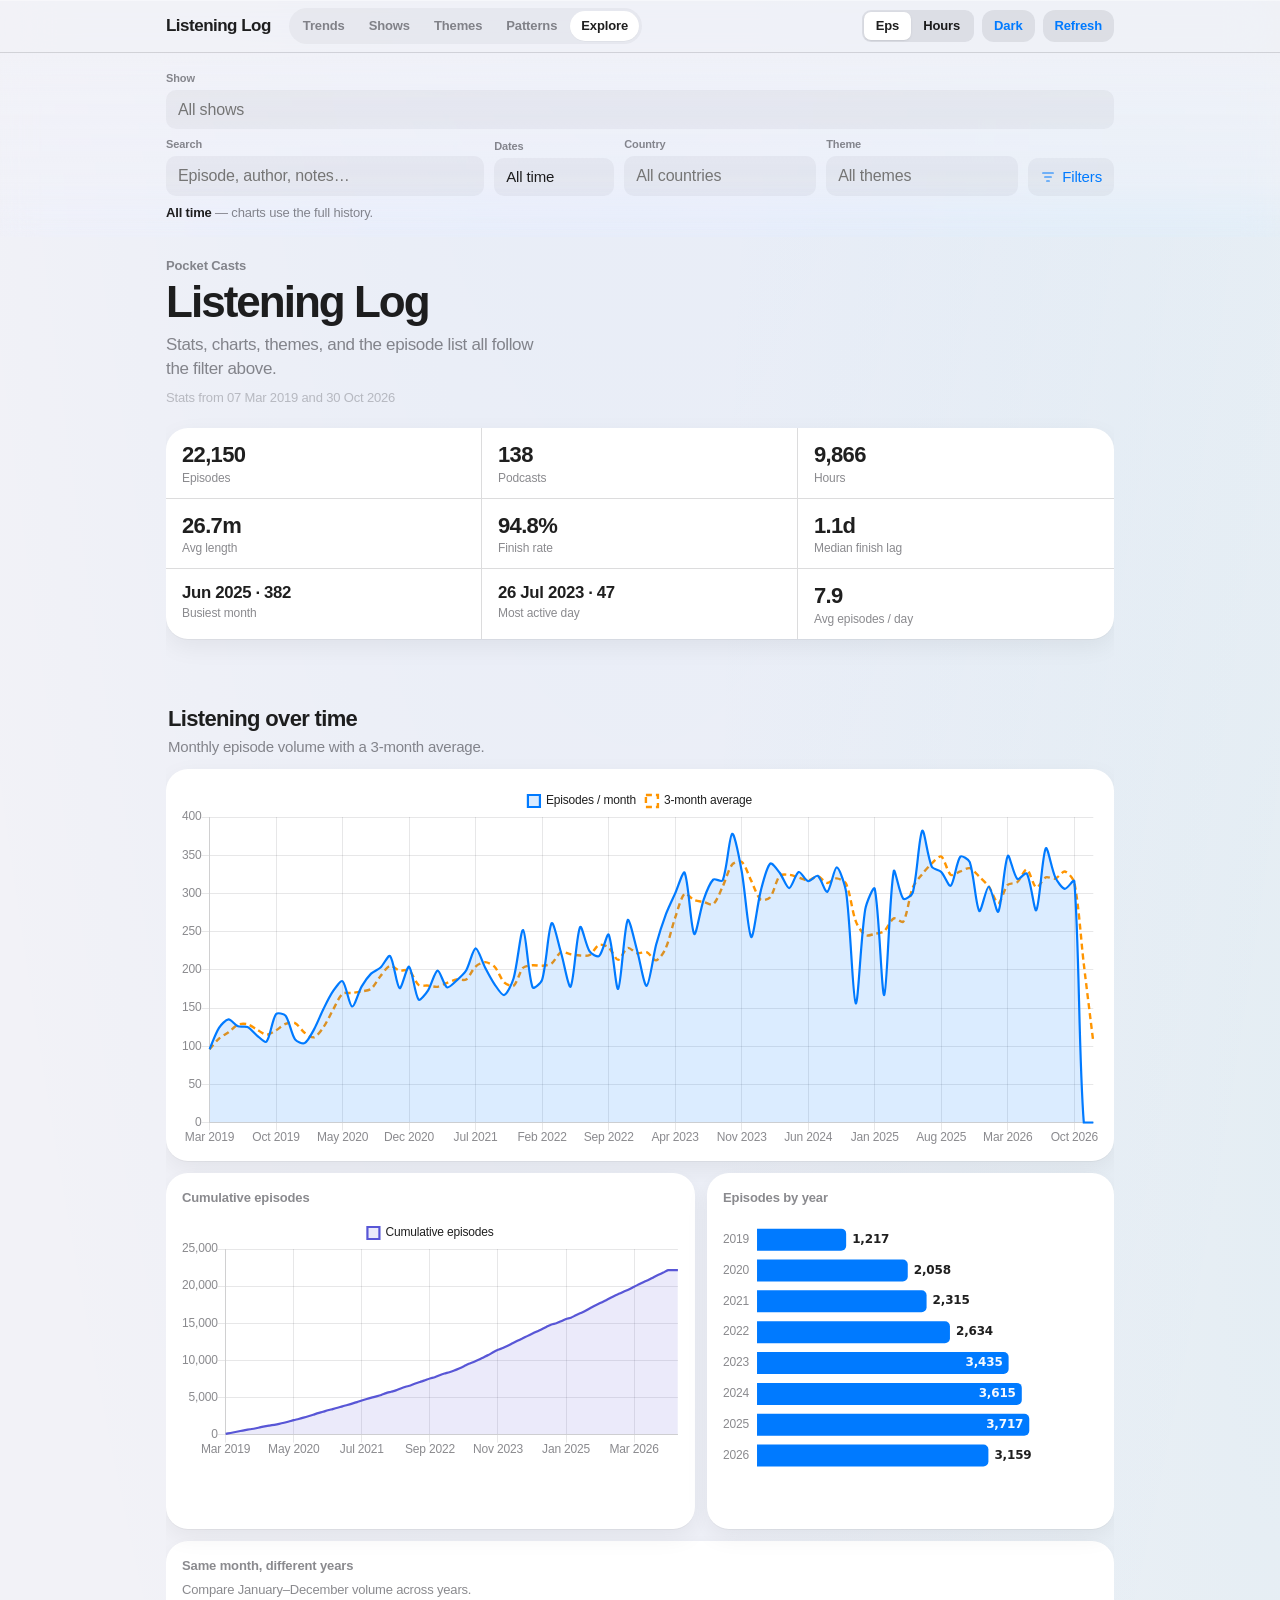
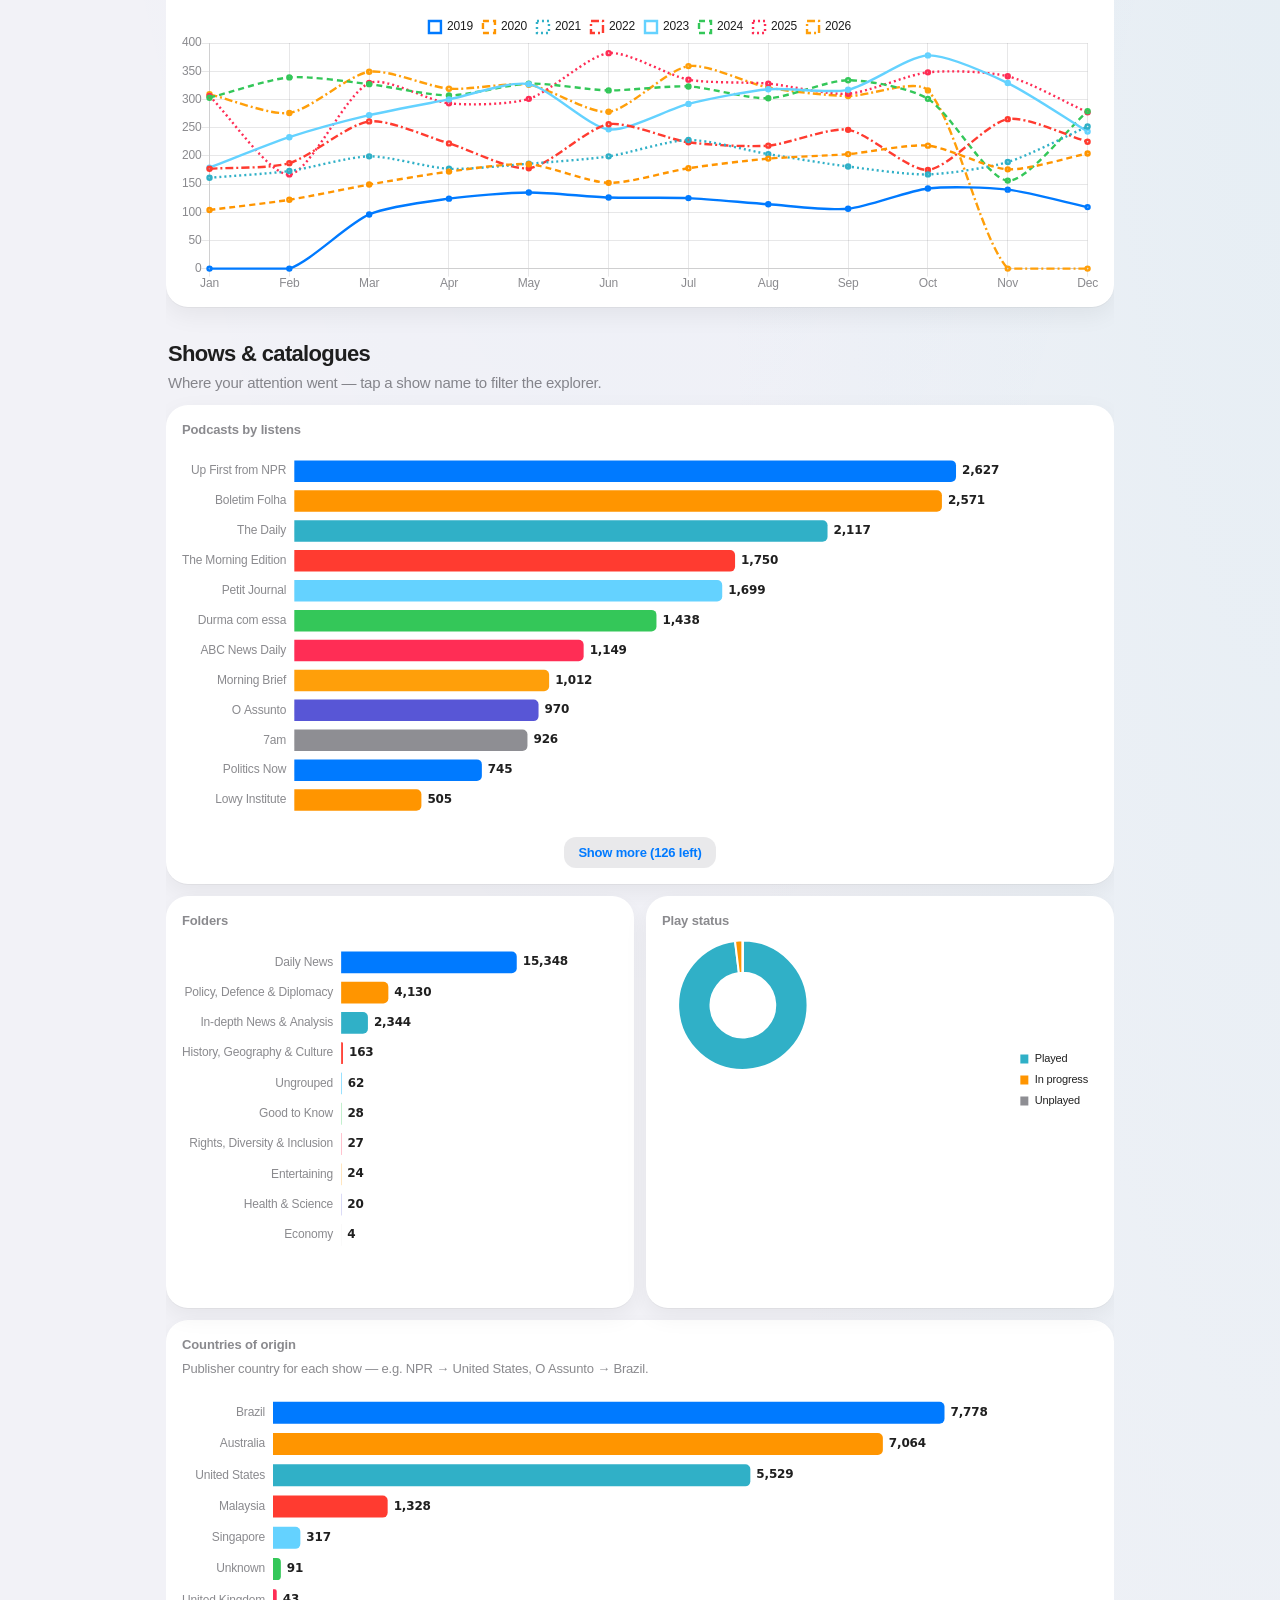
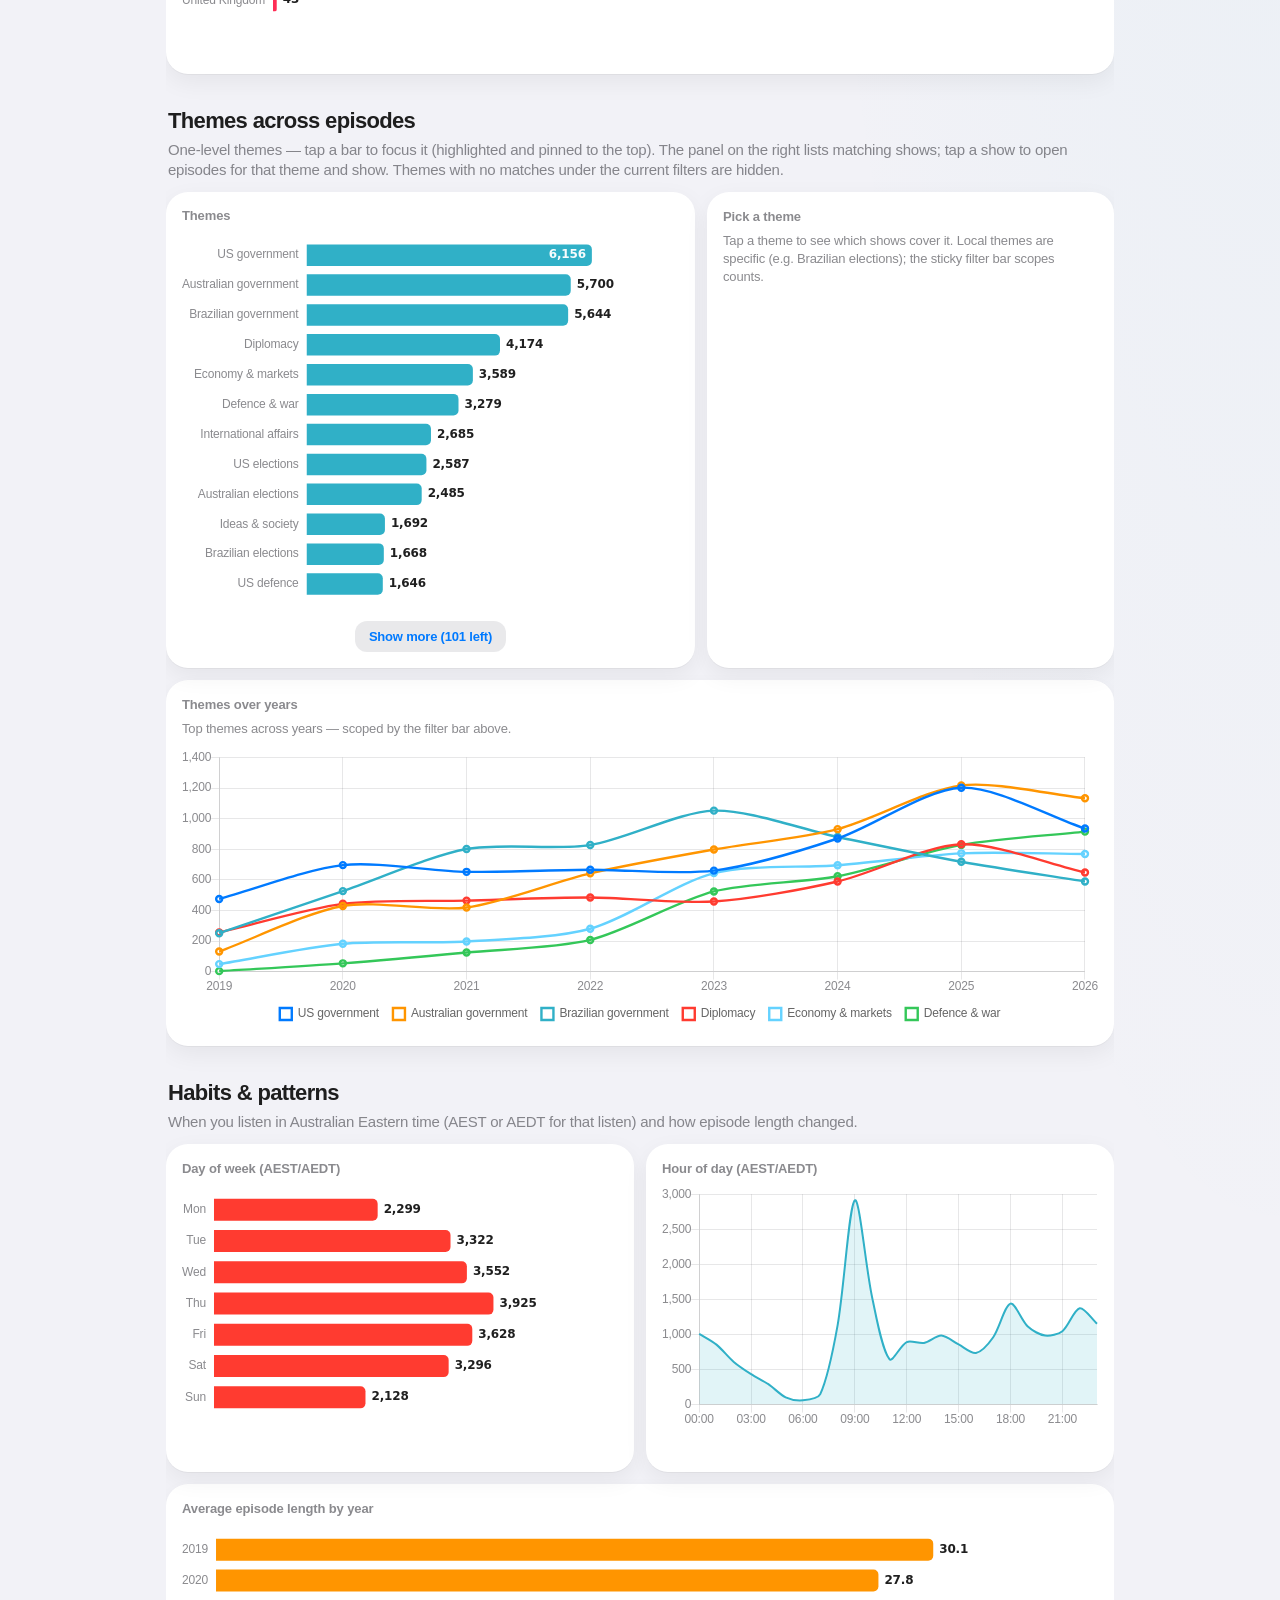
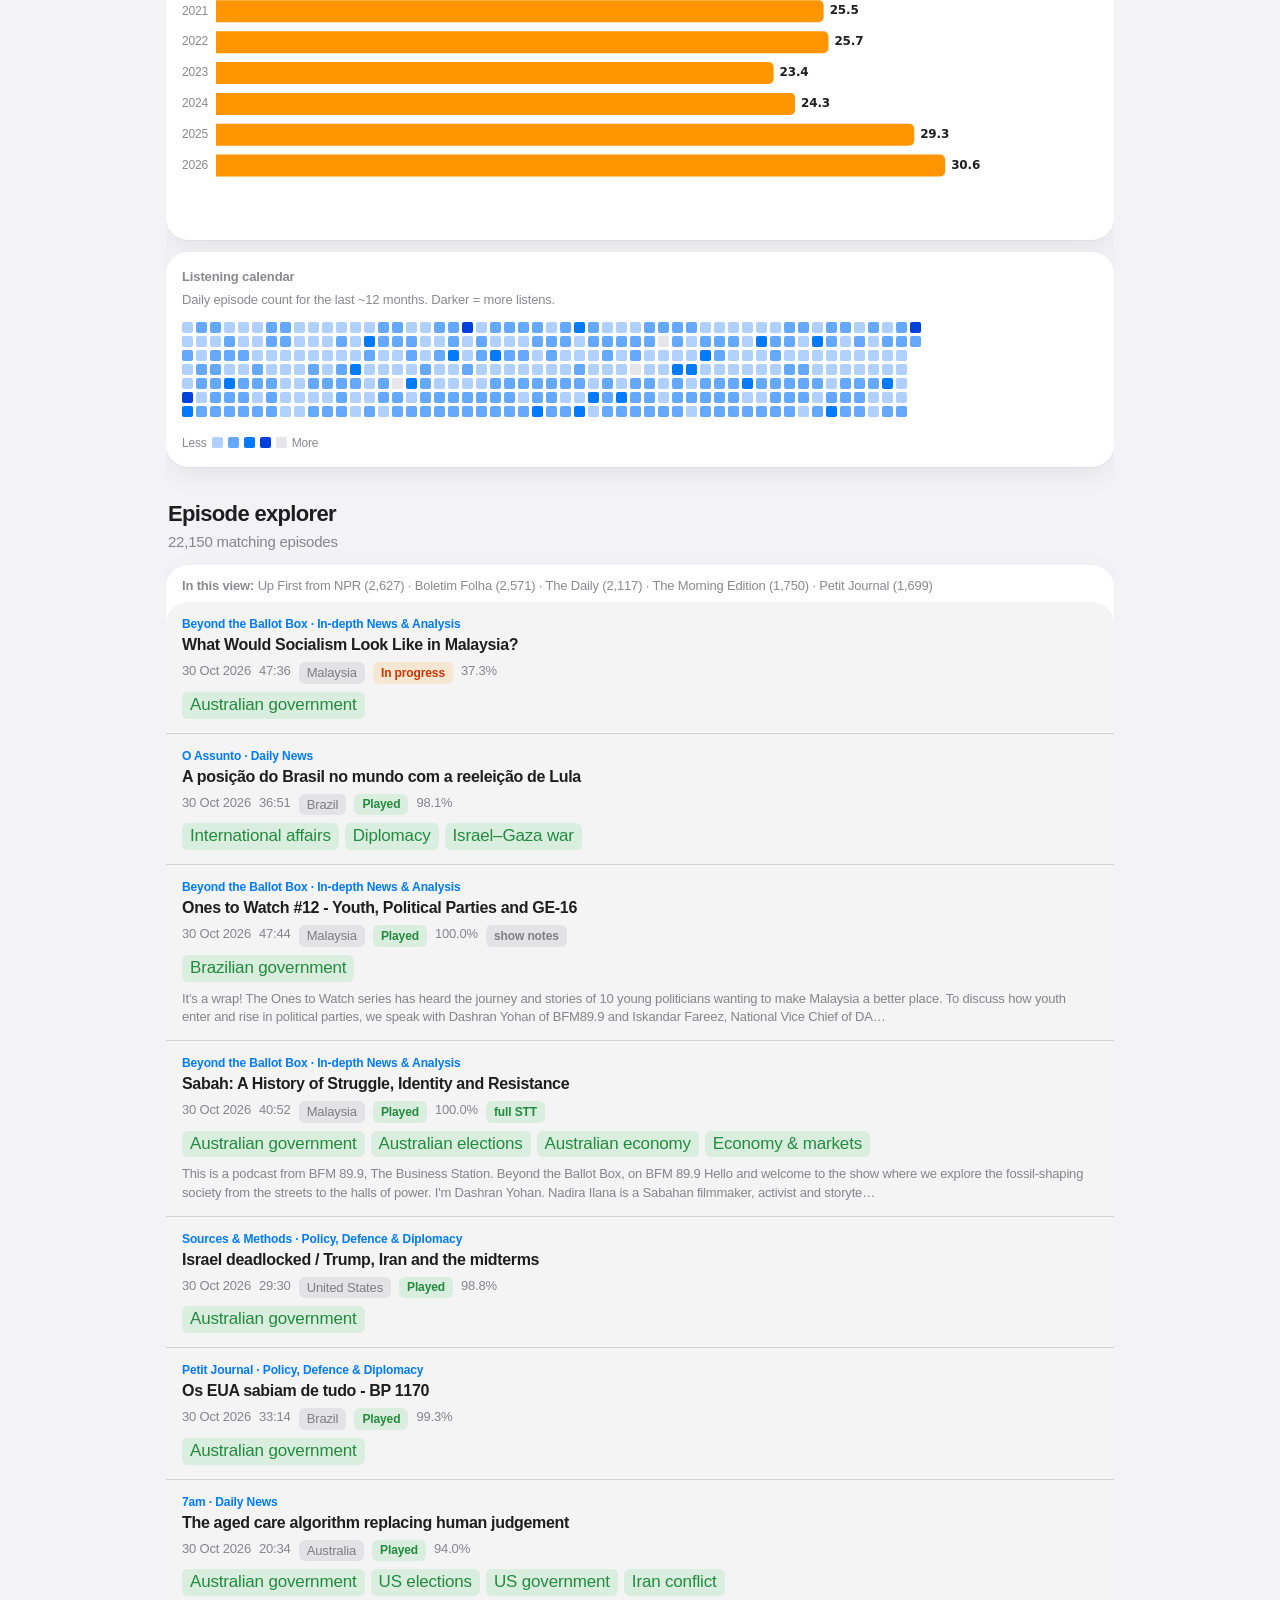
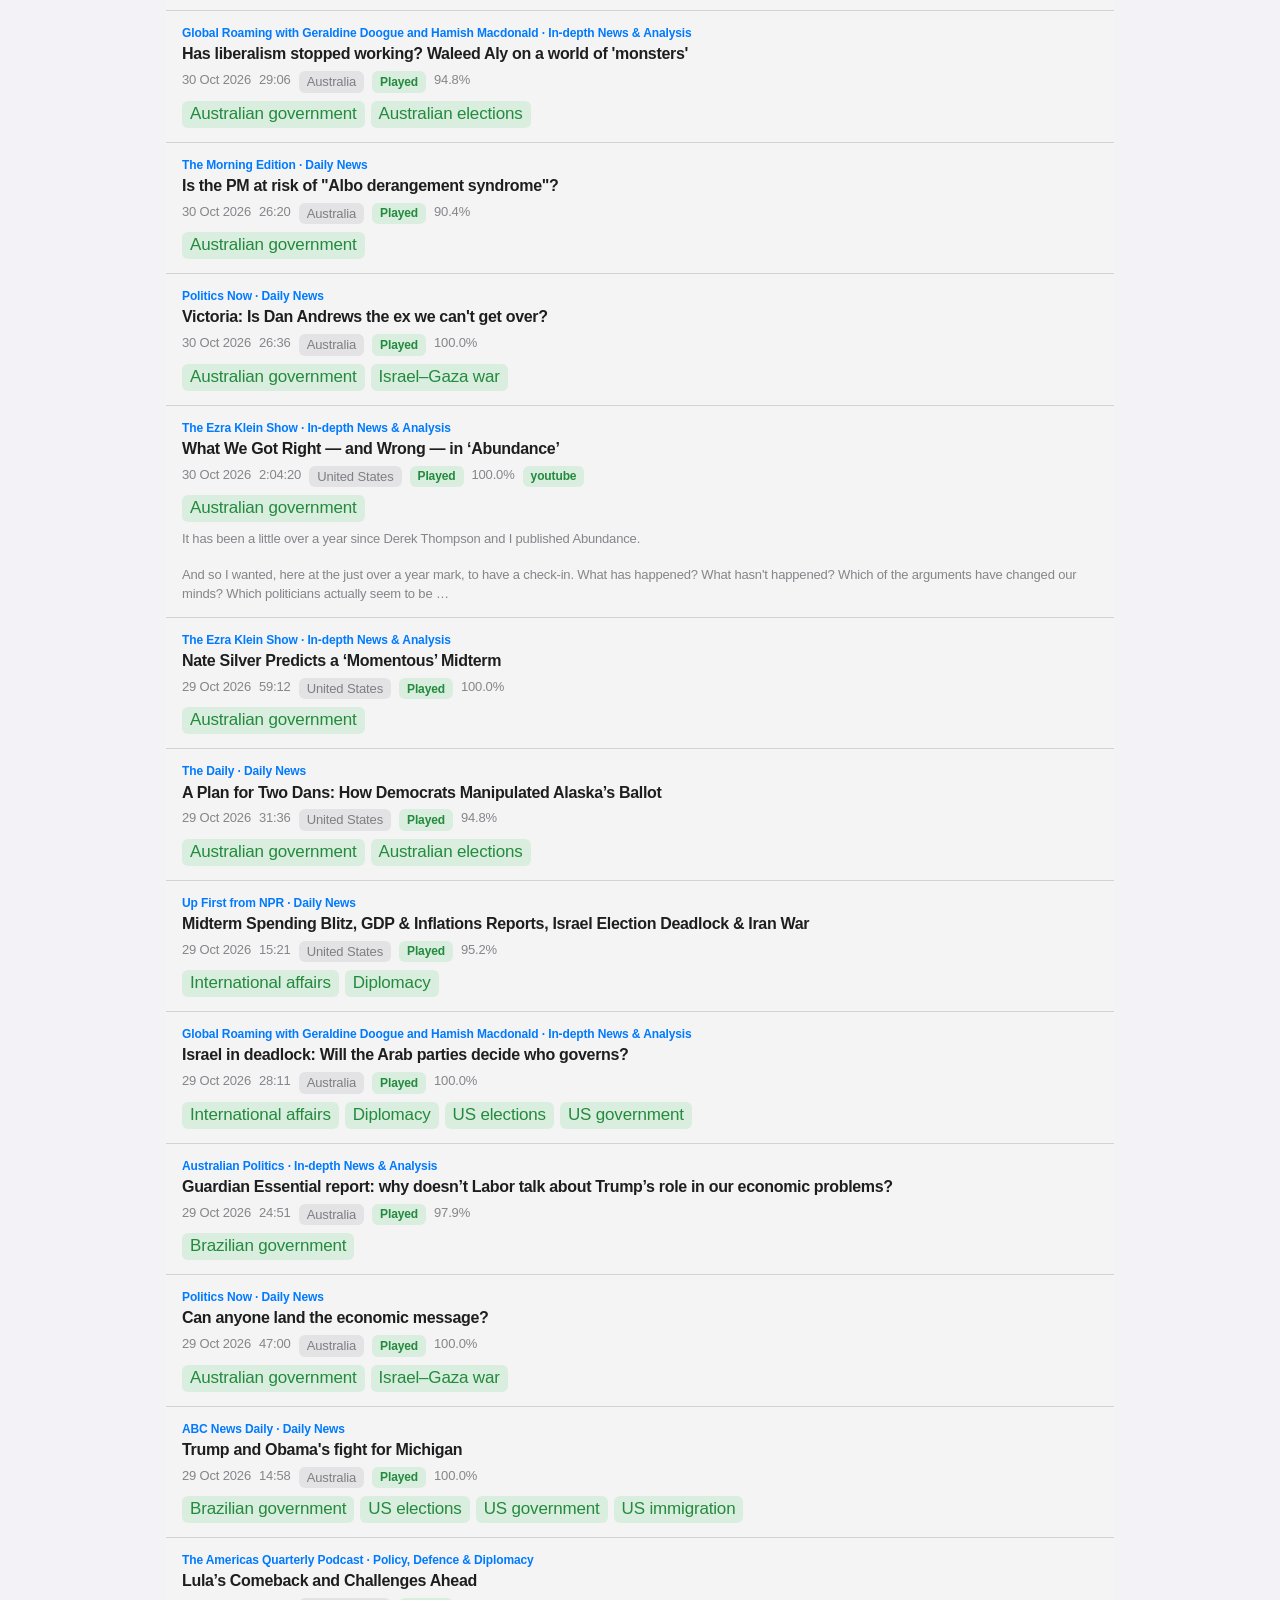
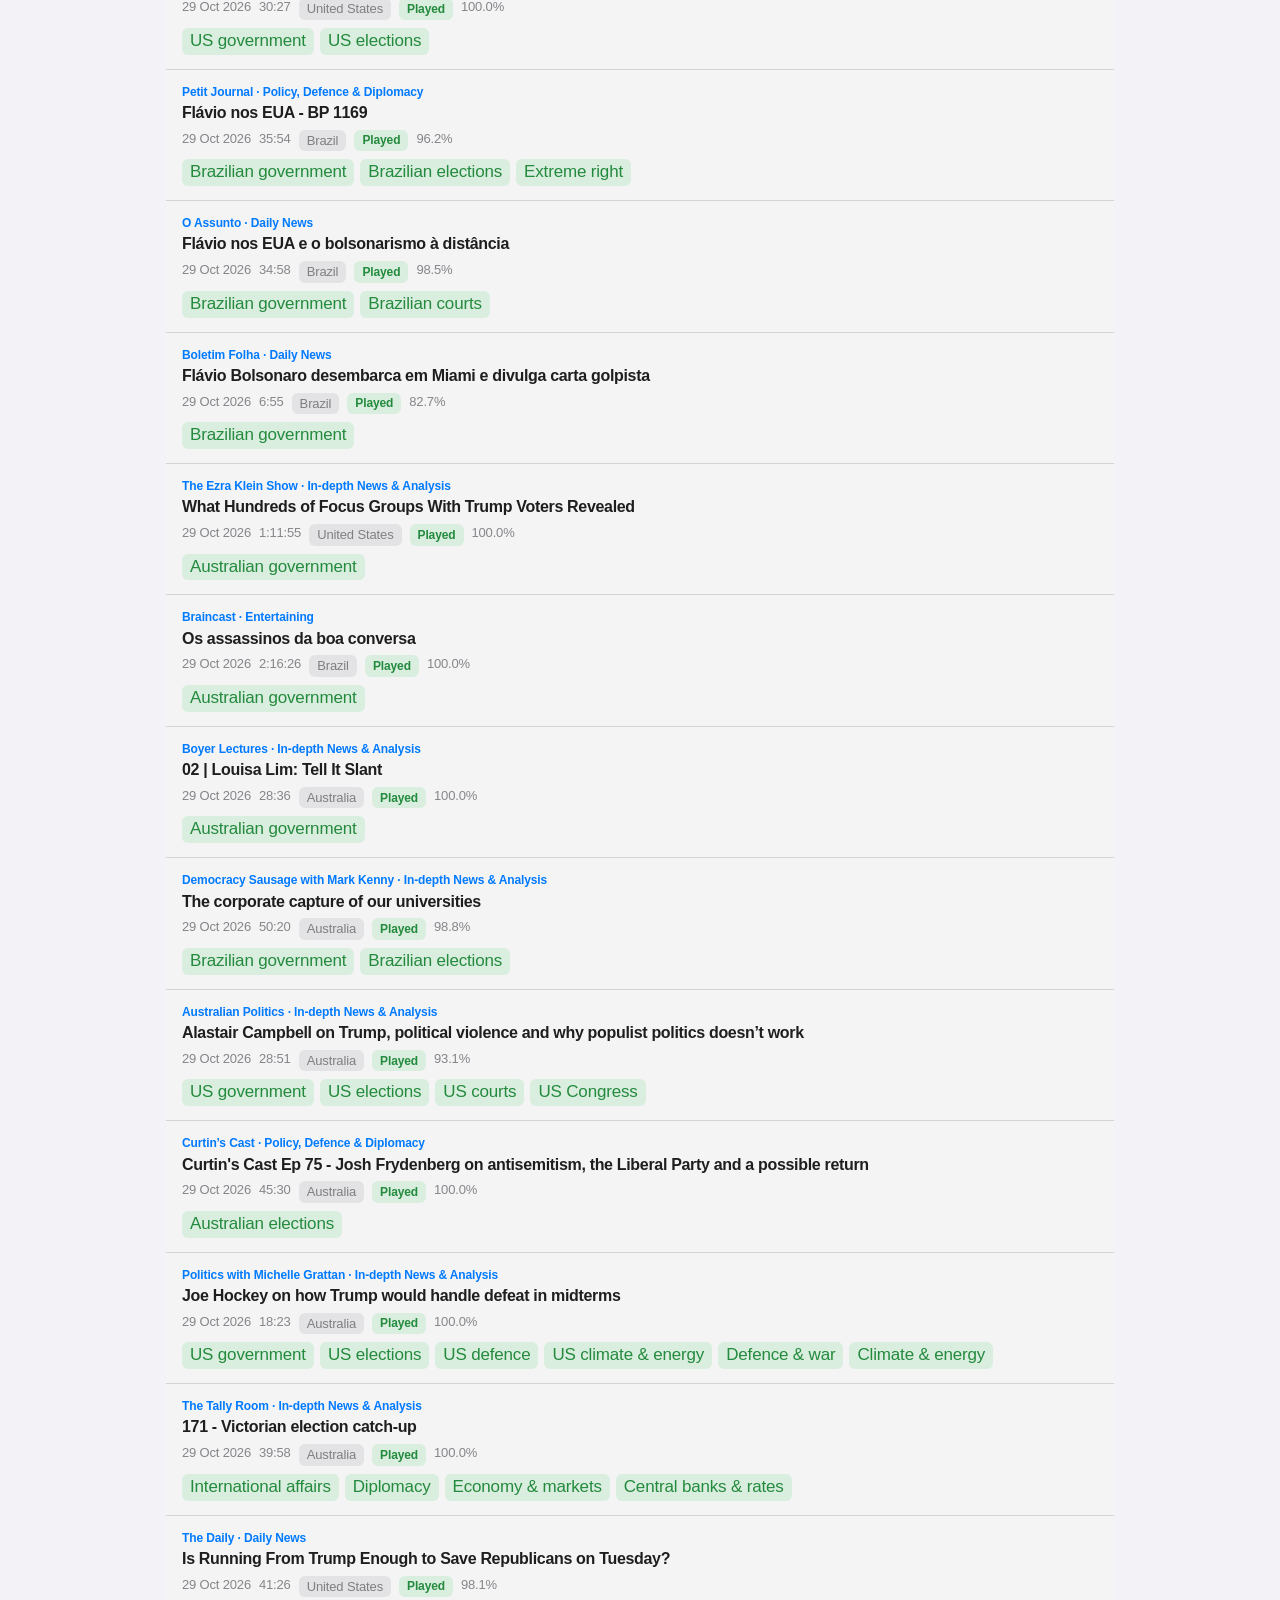
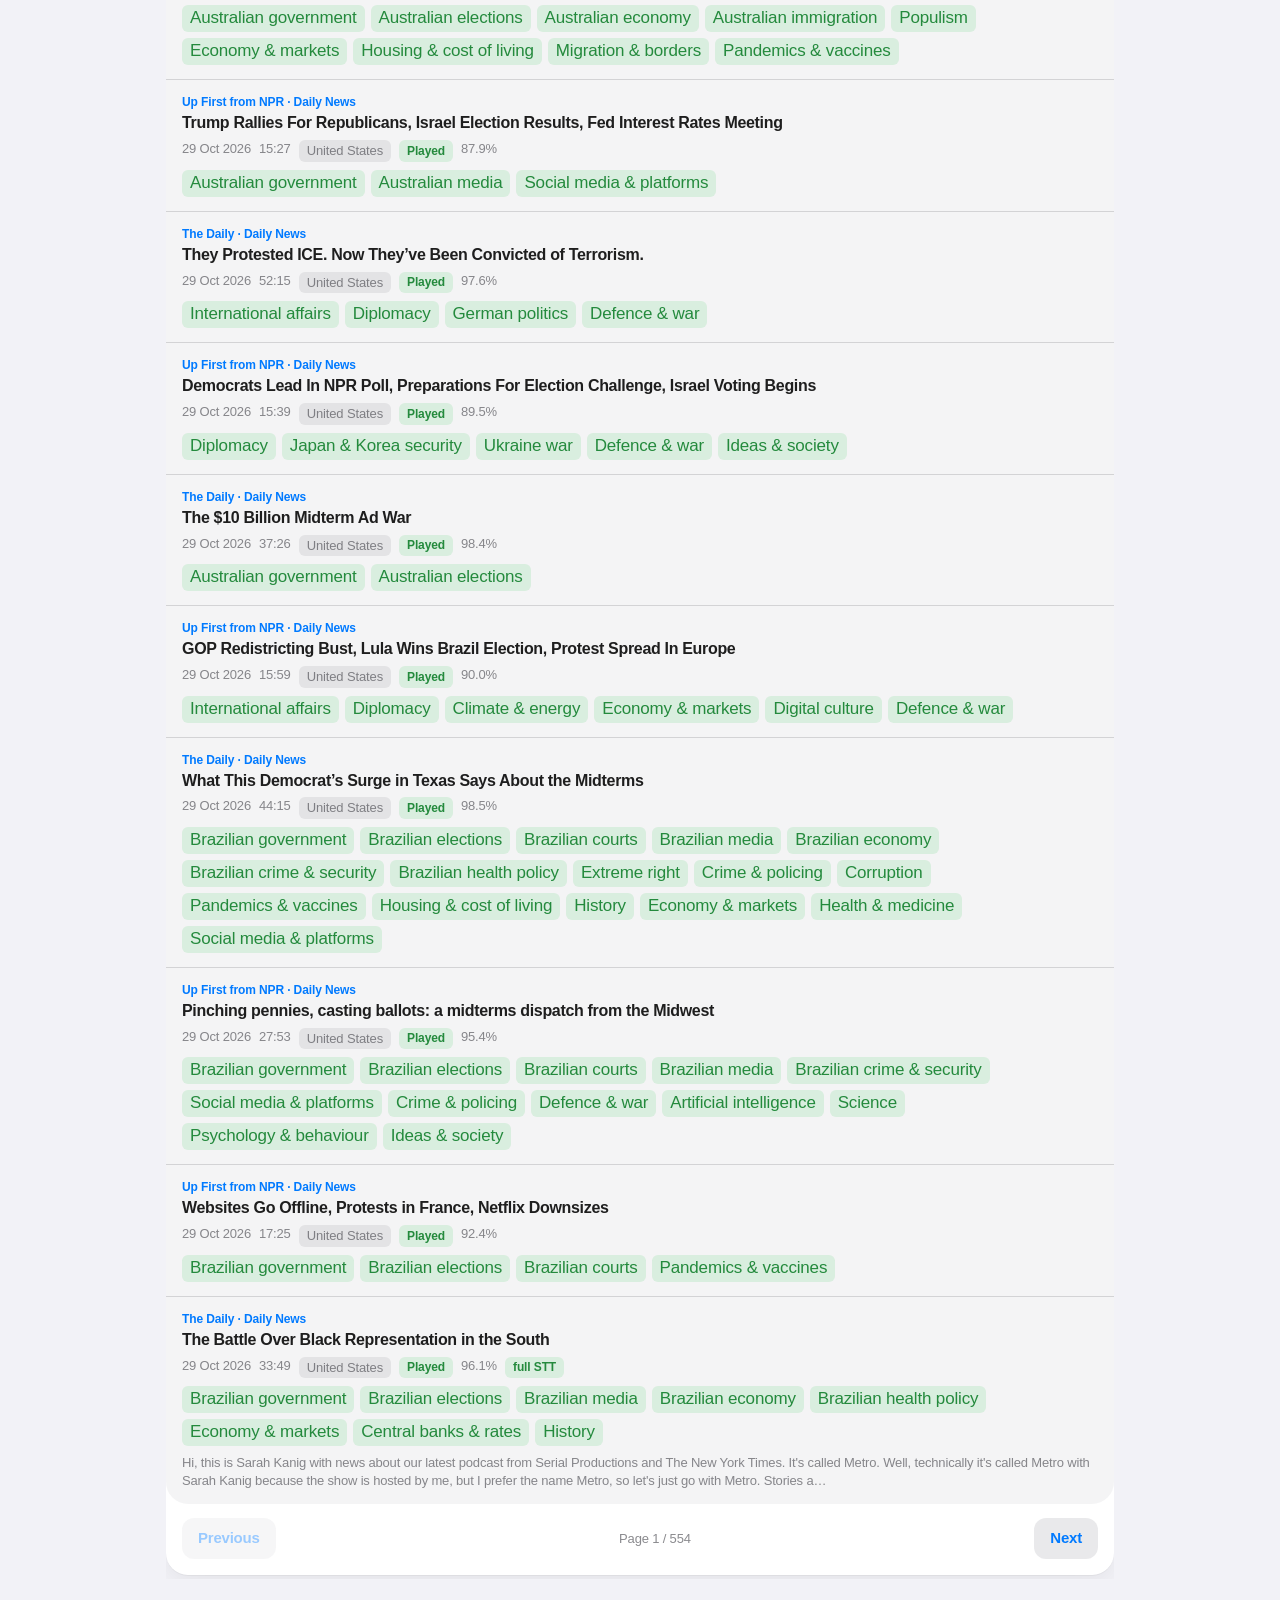
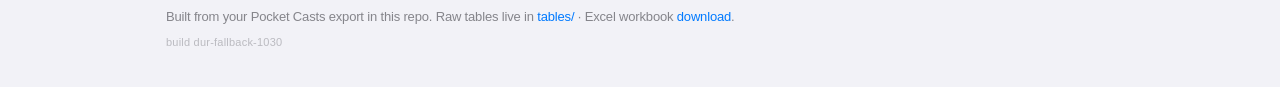
==== commit c3670c20: "Fix Hours chart zeros for Played episodes missing duration Pocket Casts often returns duration=0 whi" ====
--- a/docs/index.html
+++ b/docs/index.html
@@ -36,9 +36,9 @@
     })();
   </script>
   <meta http-equiv="Cache-Control" content="no-cache" />
-  <link rel="stylesheet" href="explore.css?v=date-pop-1030" />
+  <link rel="stylesheet" href="explore.css?v=dur-fallback-1030" />
   <script src="vendor/chart.umd.min.js" defer></script>
-  <script src="explore.js?v=date-pop-1030" defer></script>
+  <script src="explore.js?v=dur-fallback-1030" defer></script>
 </head>
 <body>
   <!-- UI chrome layer (Liquid Glass) -->
@@ -384,7 +384,7 @@
       Built from your Pocket Casts export in this repo.
       Raw tables live in <a href="./tables/">tables/</a>
       · Excel workbook <a href="./PocketCasts_Listening_History.xlsx">download</a>.
-      <div class="build-stamp" id="buildStamp">build date-pop-1030</div>
+      <div class="build-stamp" id="buildStamp">build dur-fallback-1030</div>
     </footer>
   </div>
 
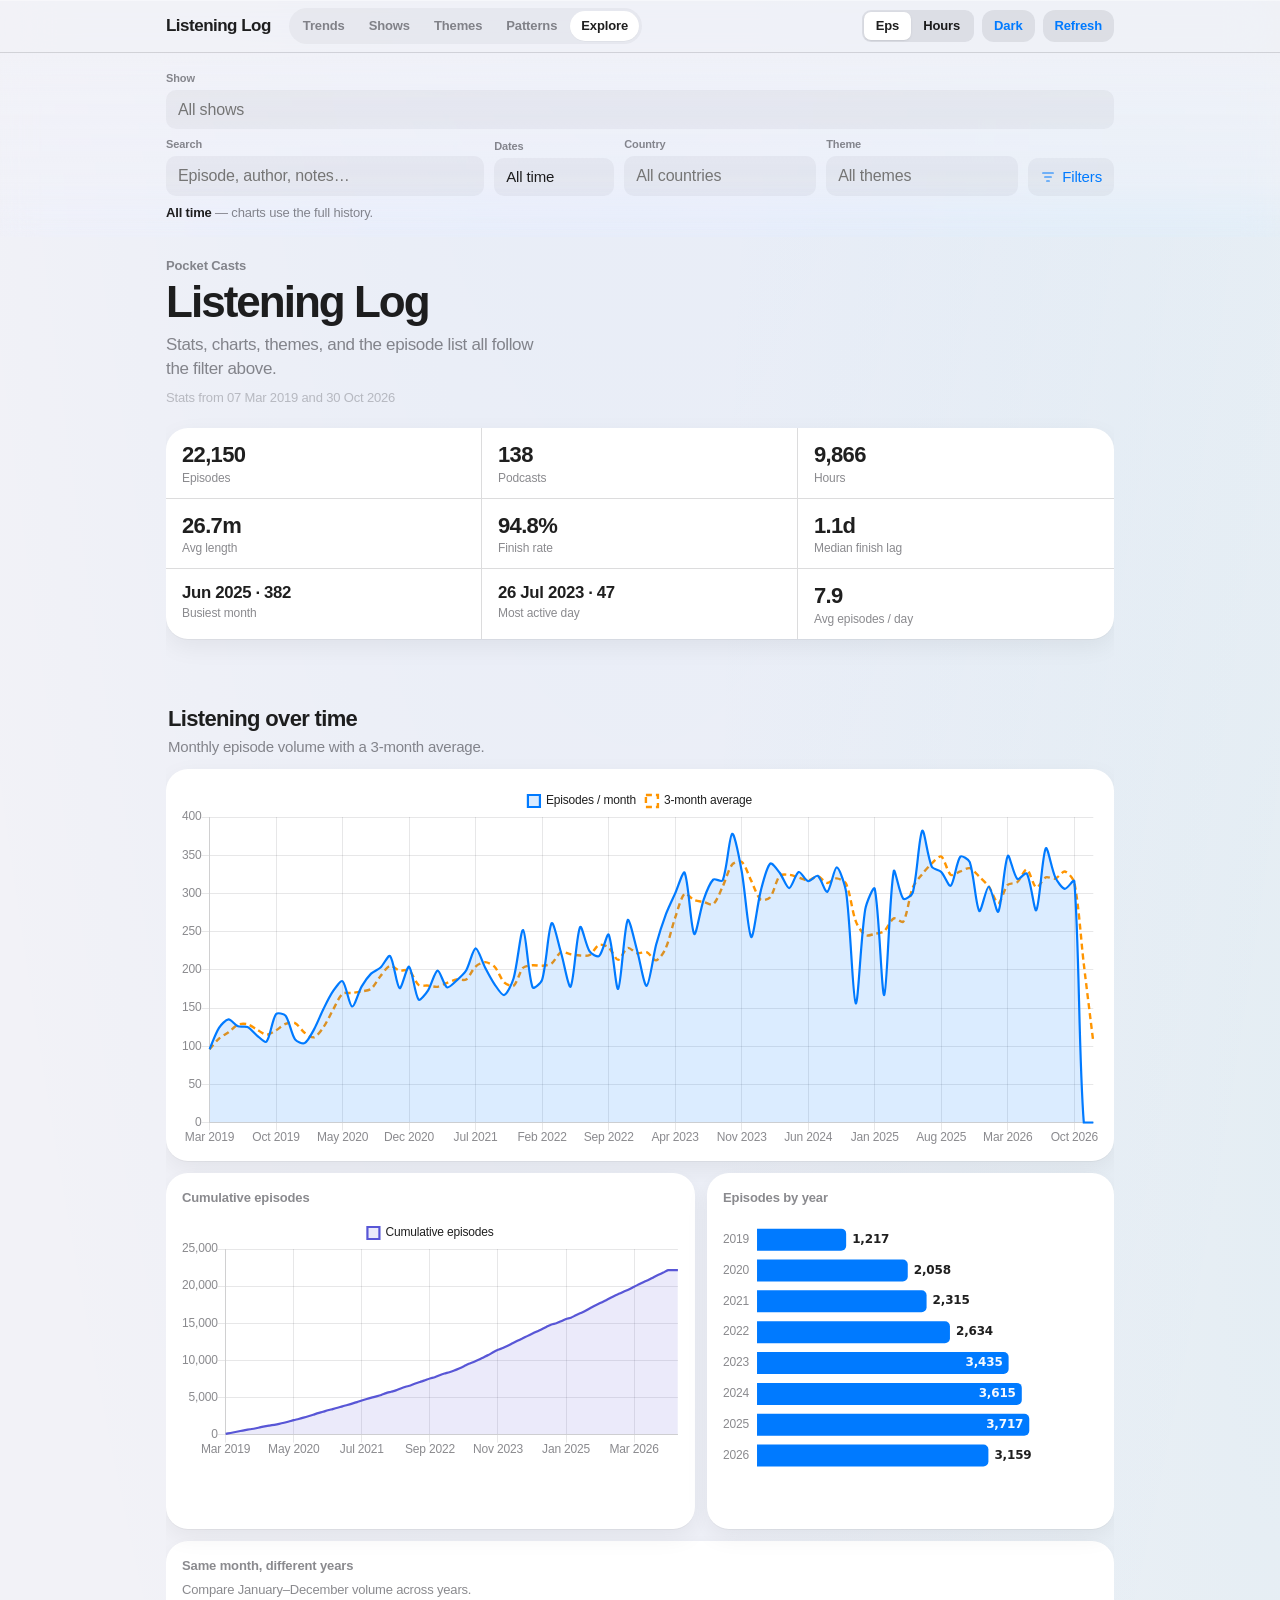
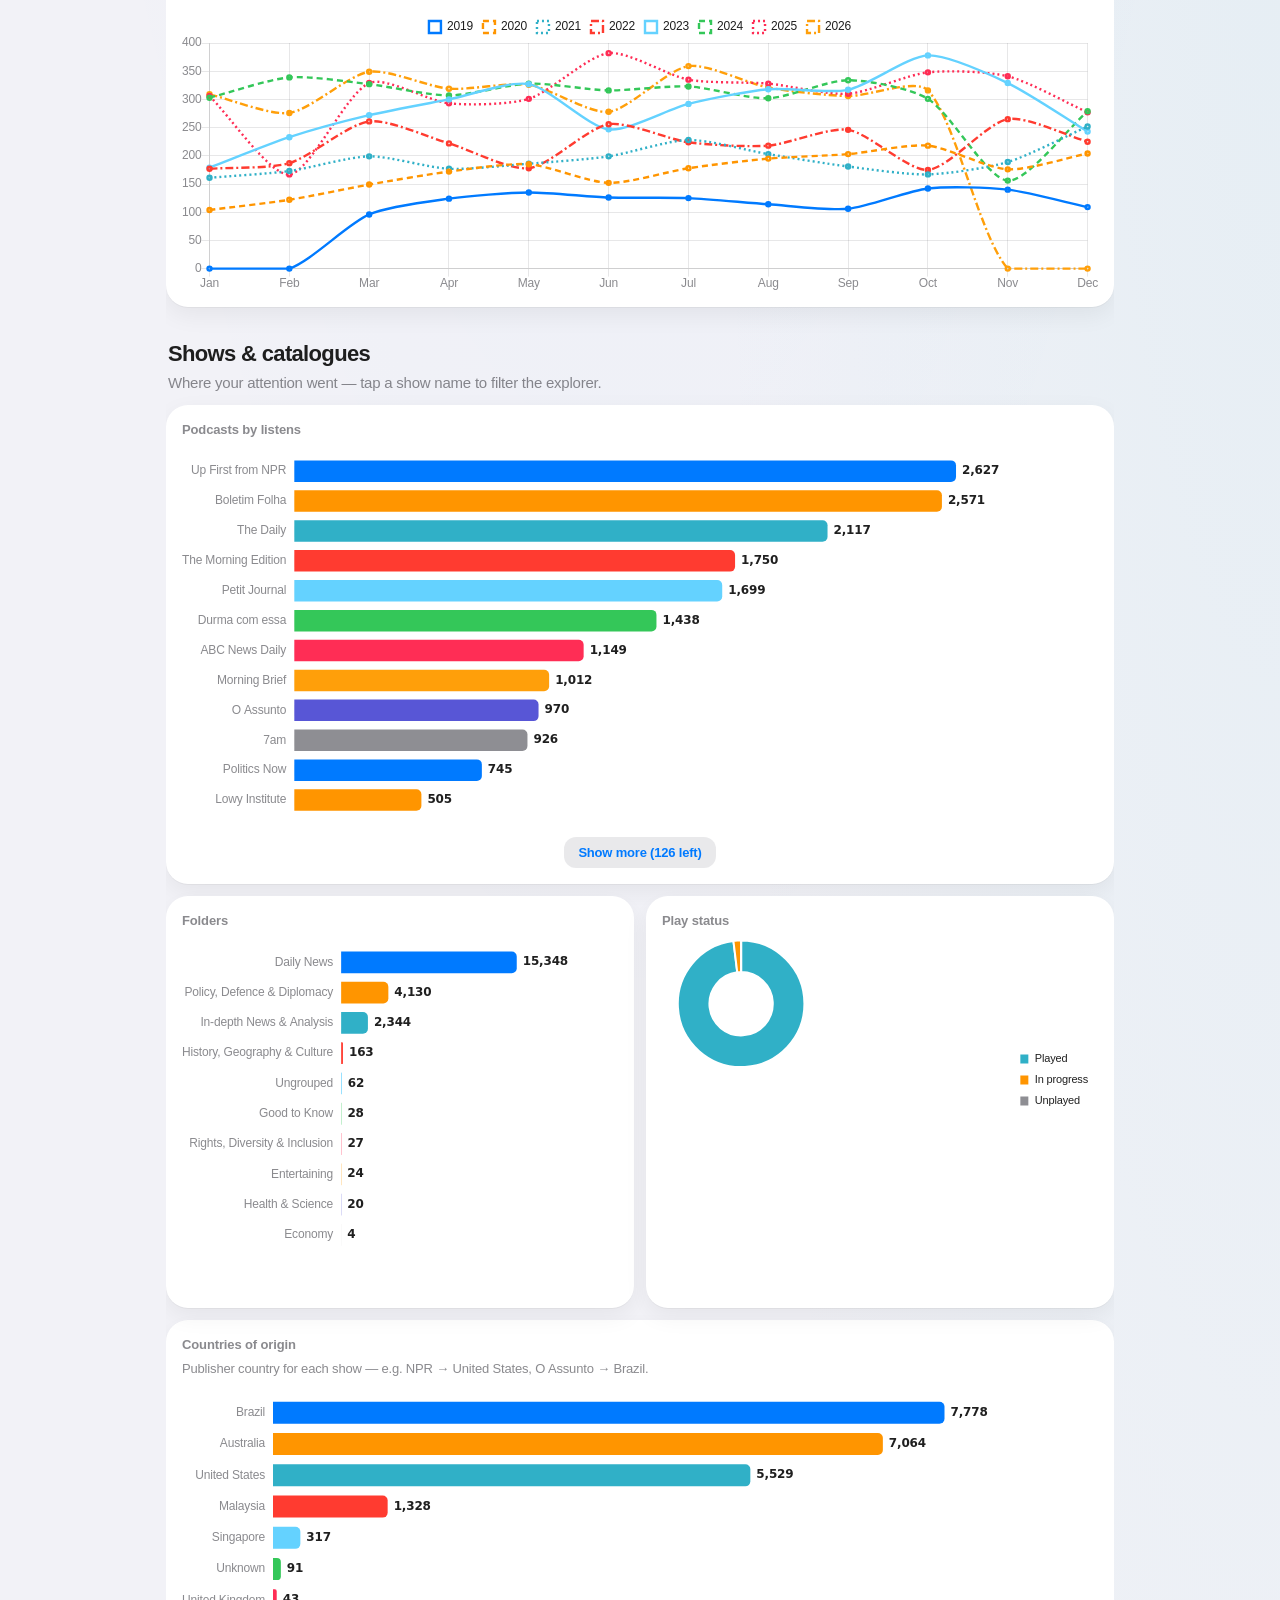
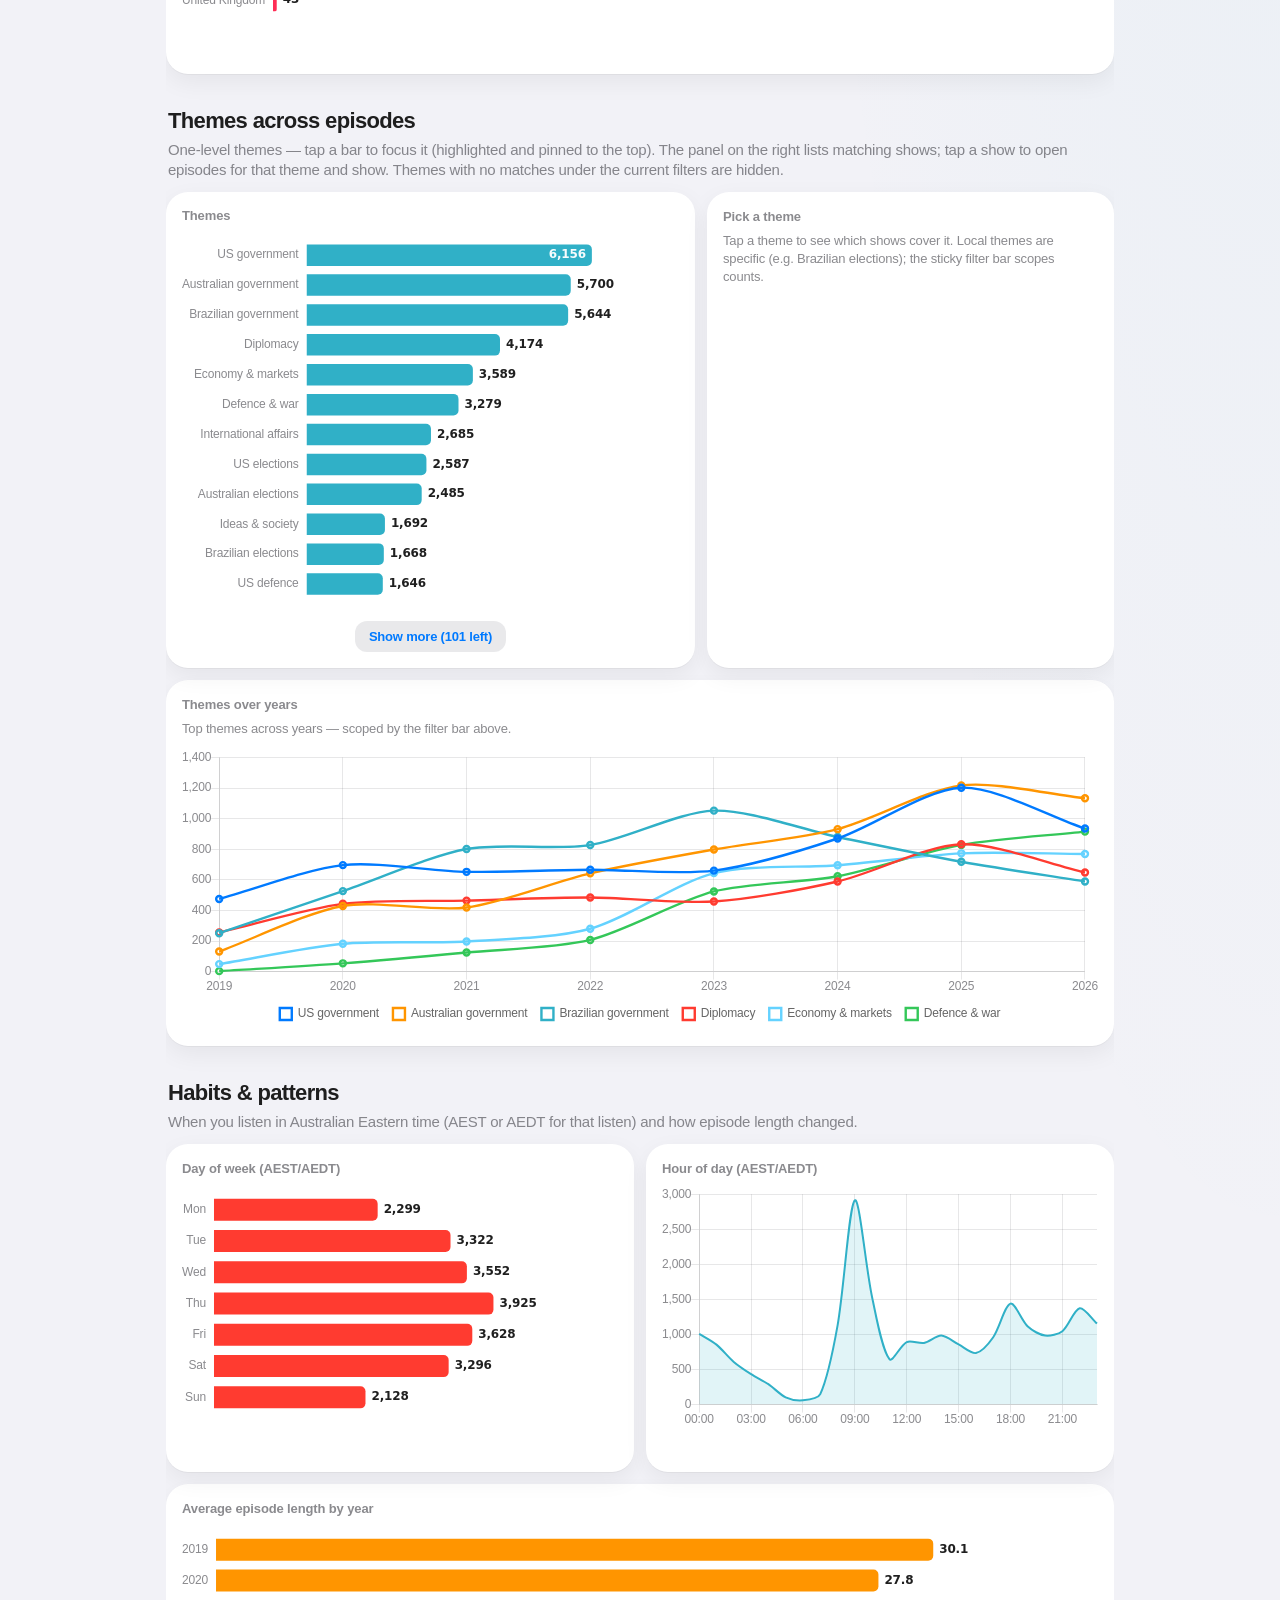
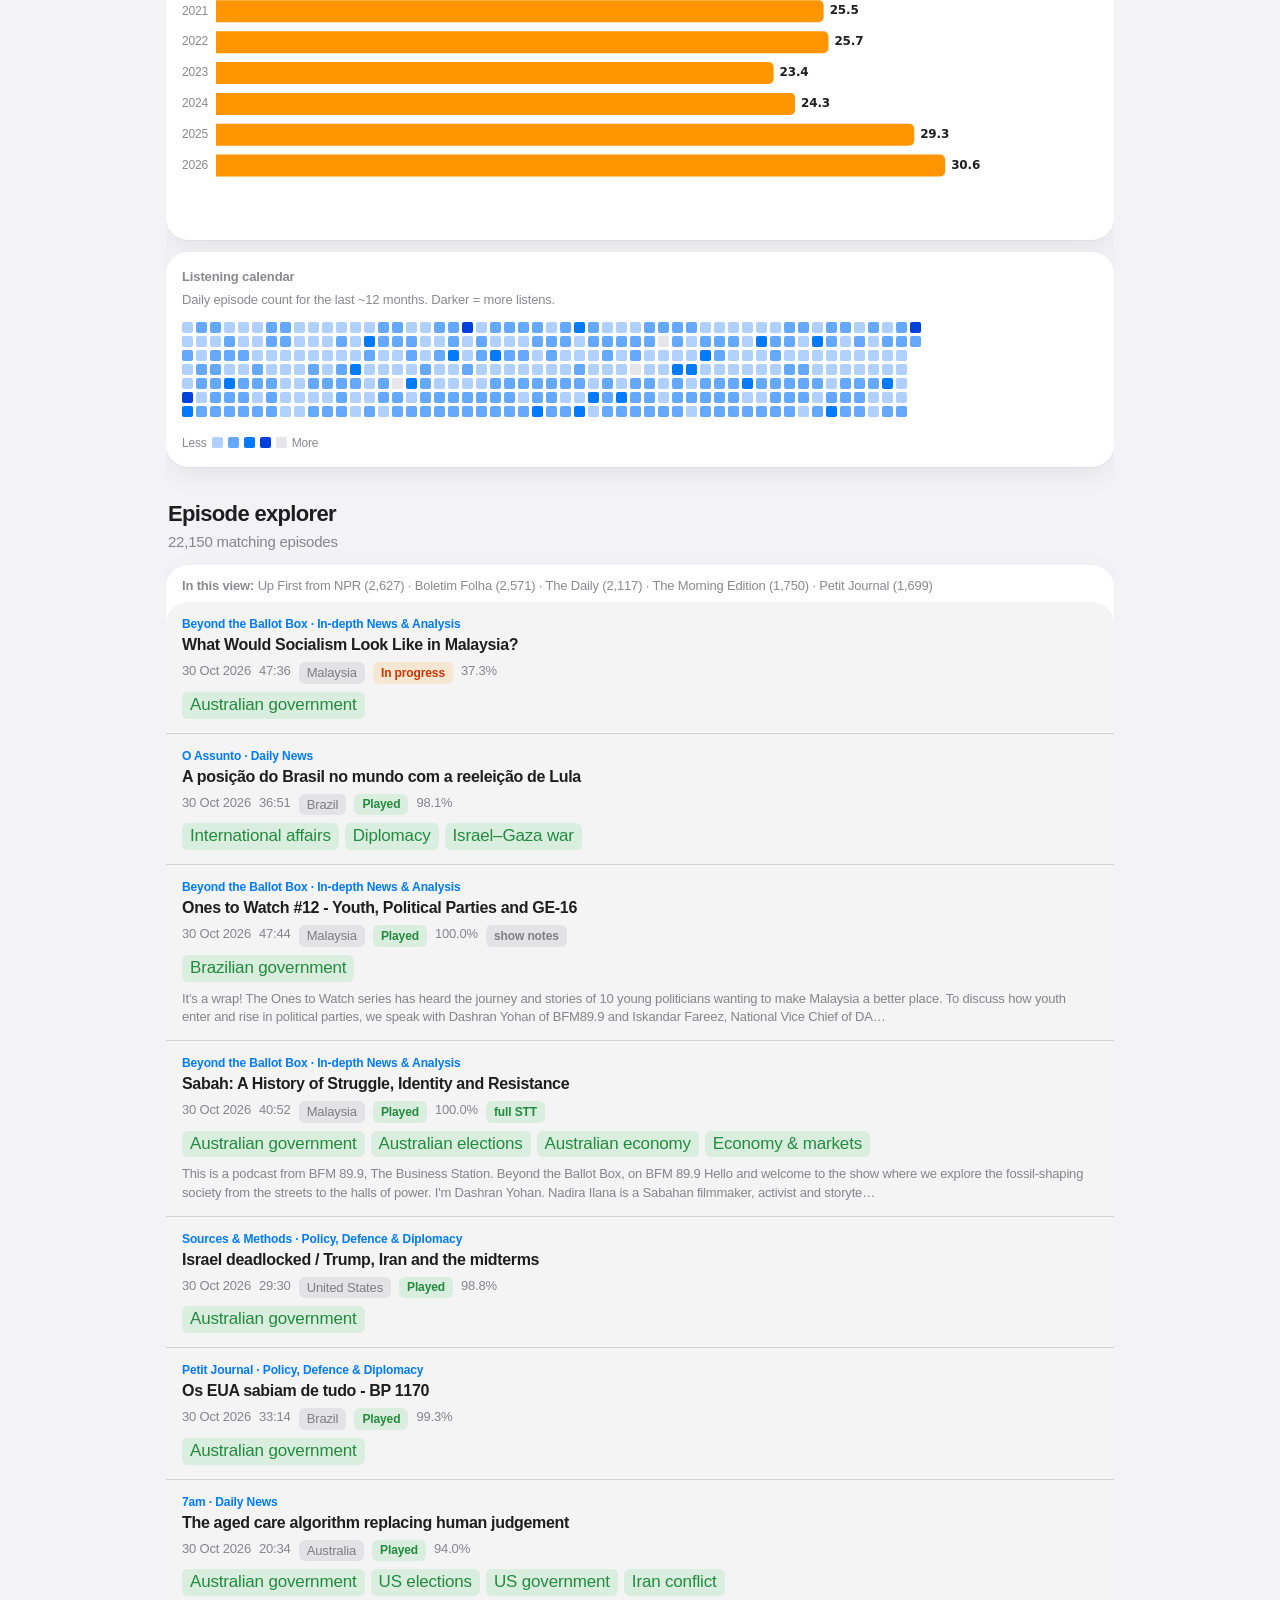
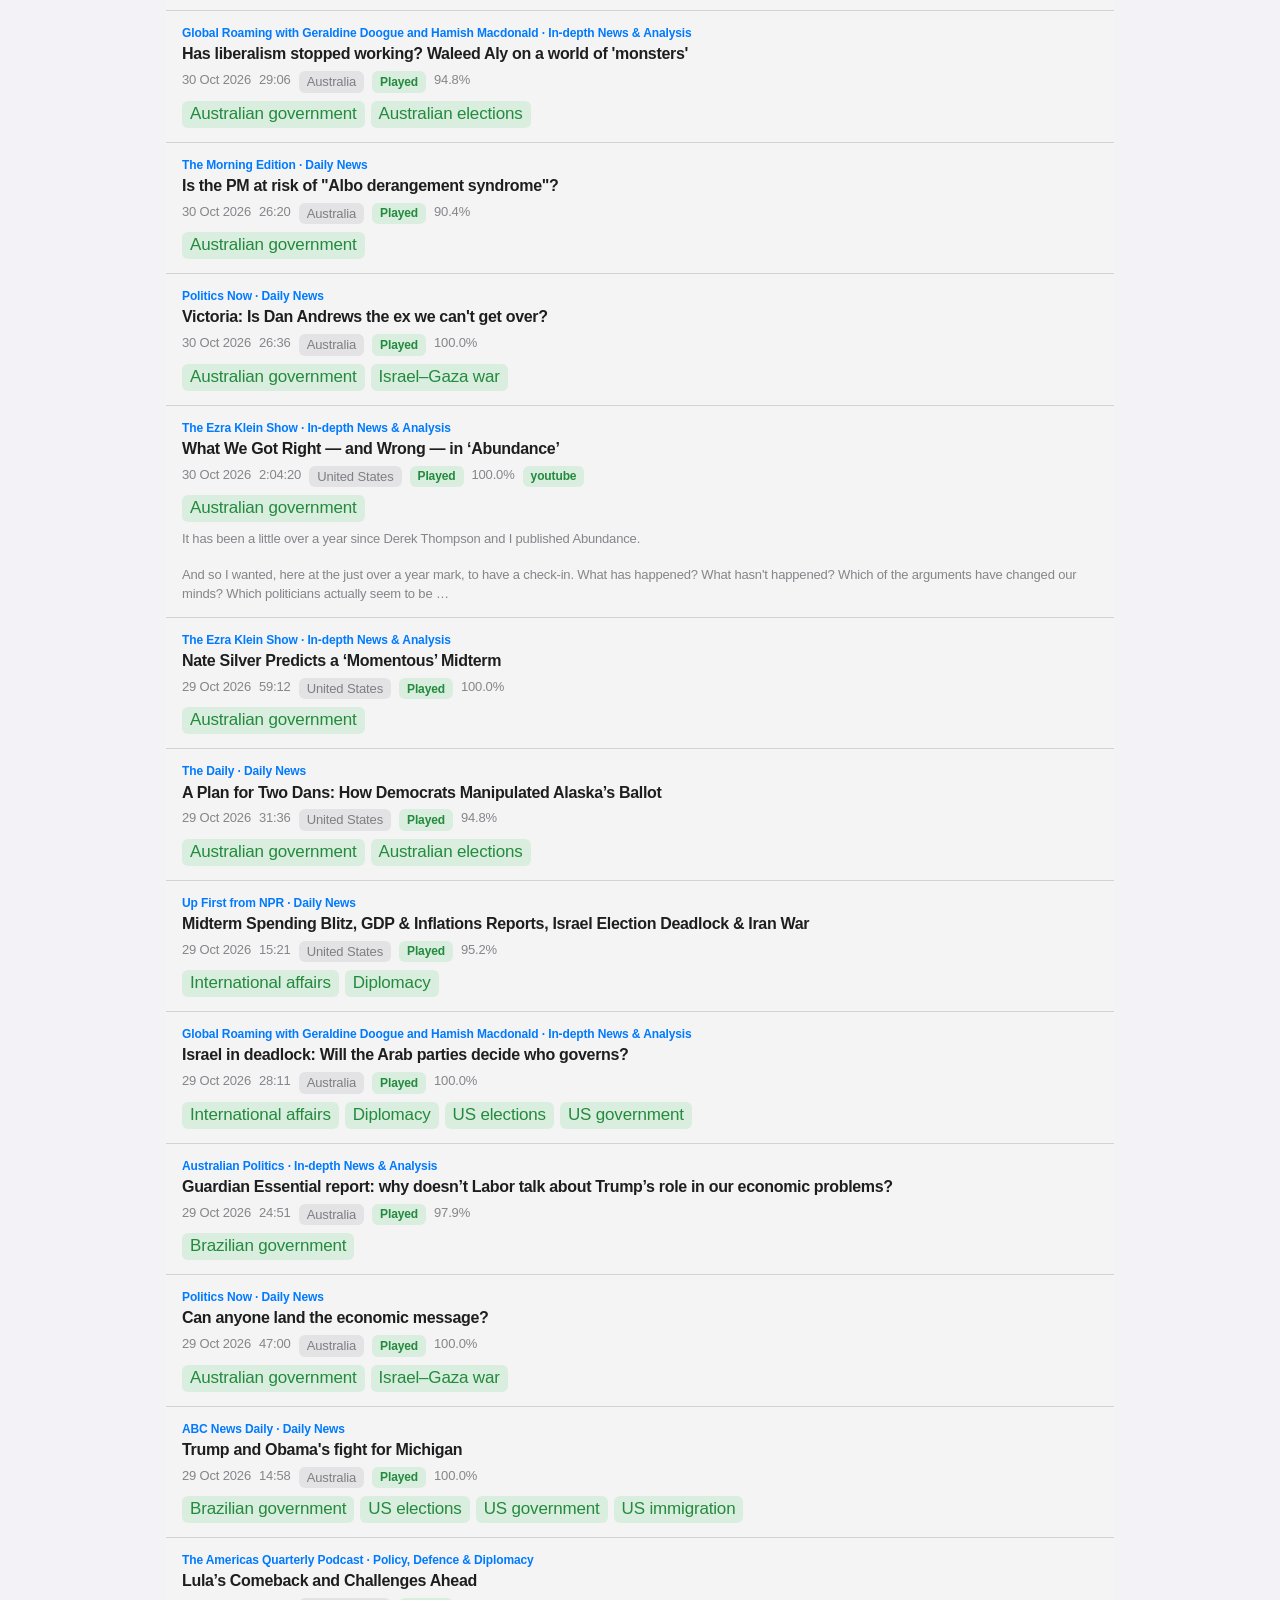
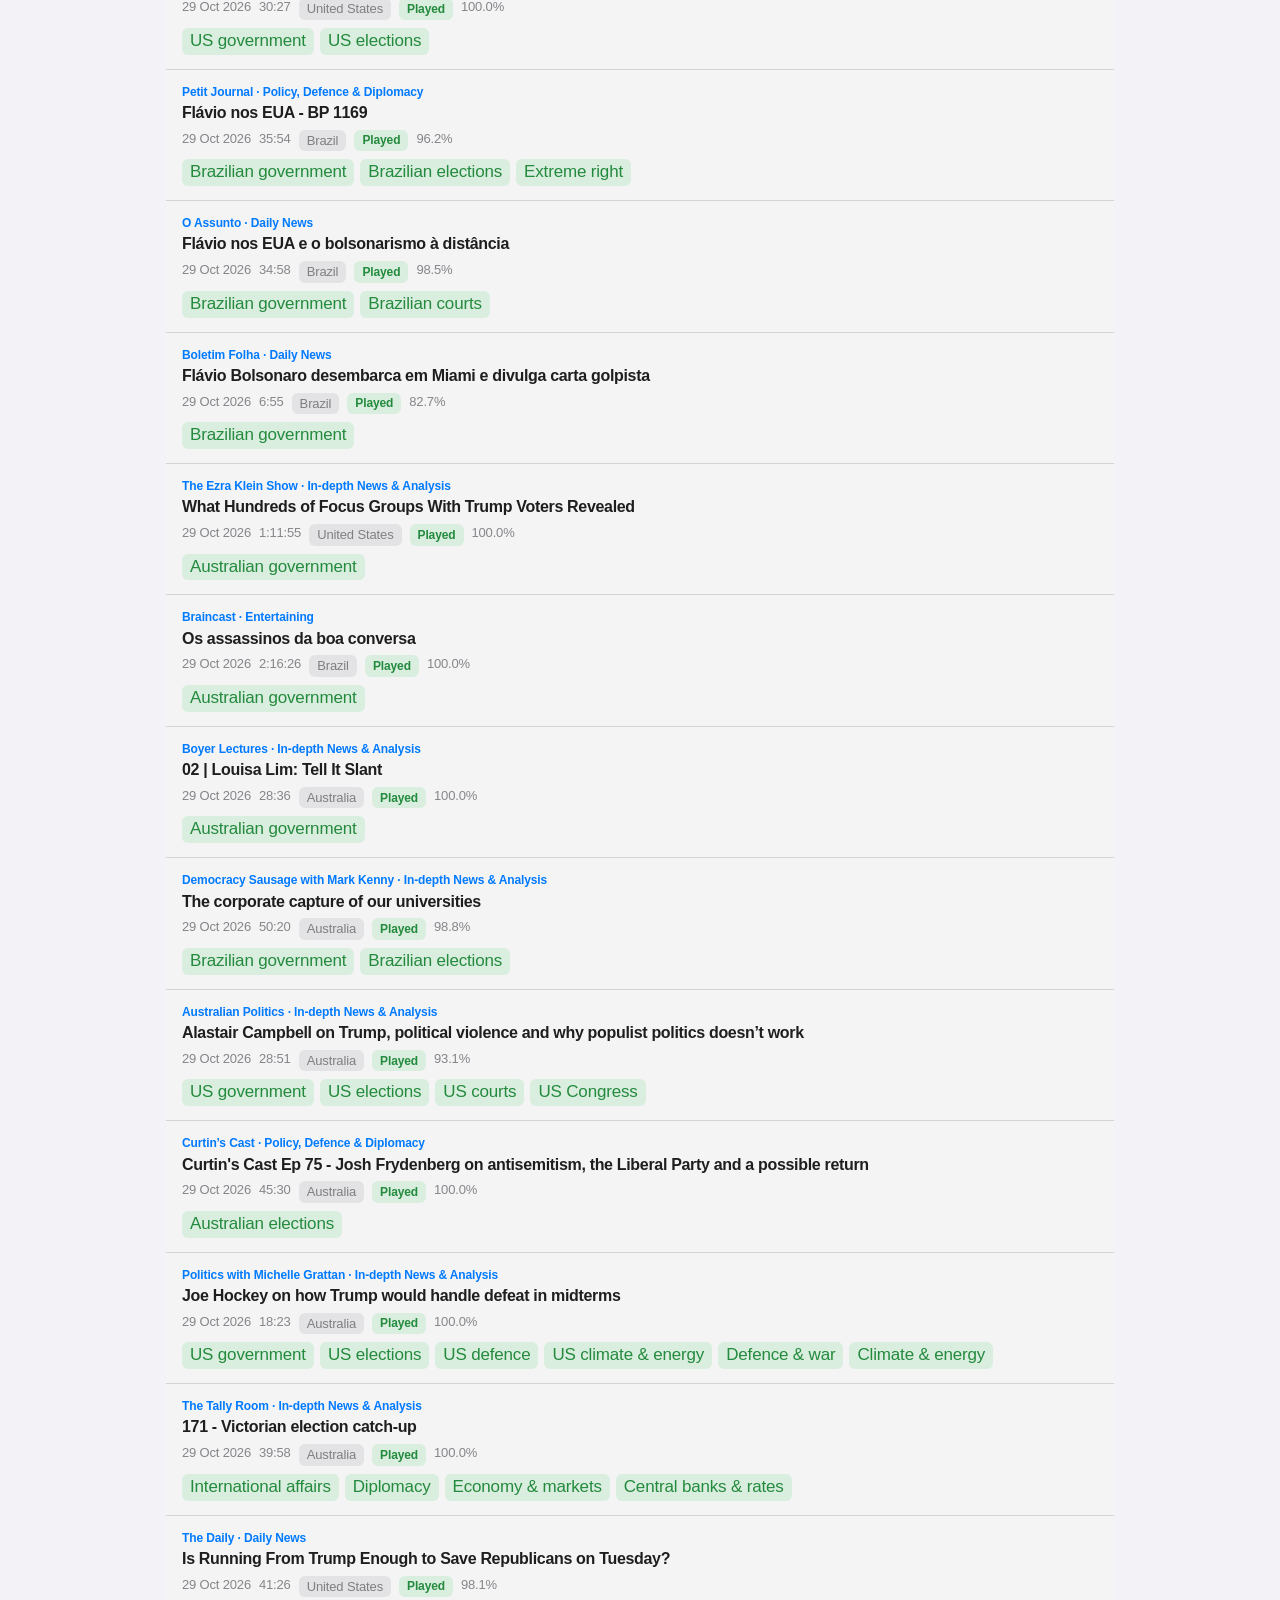
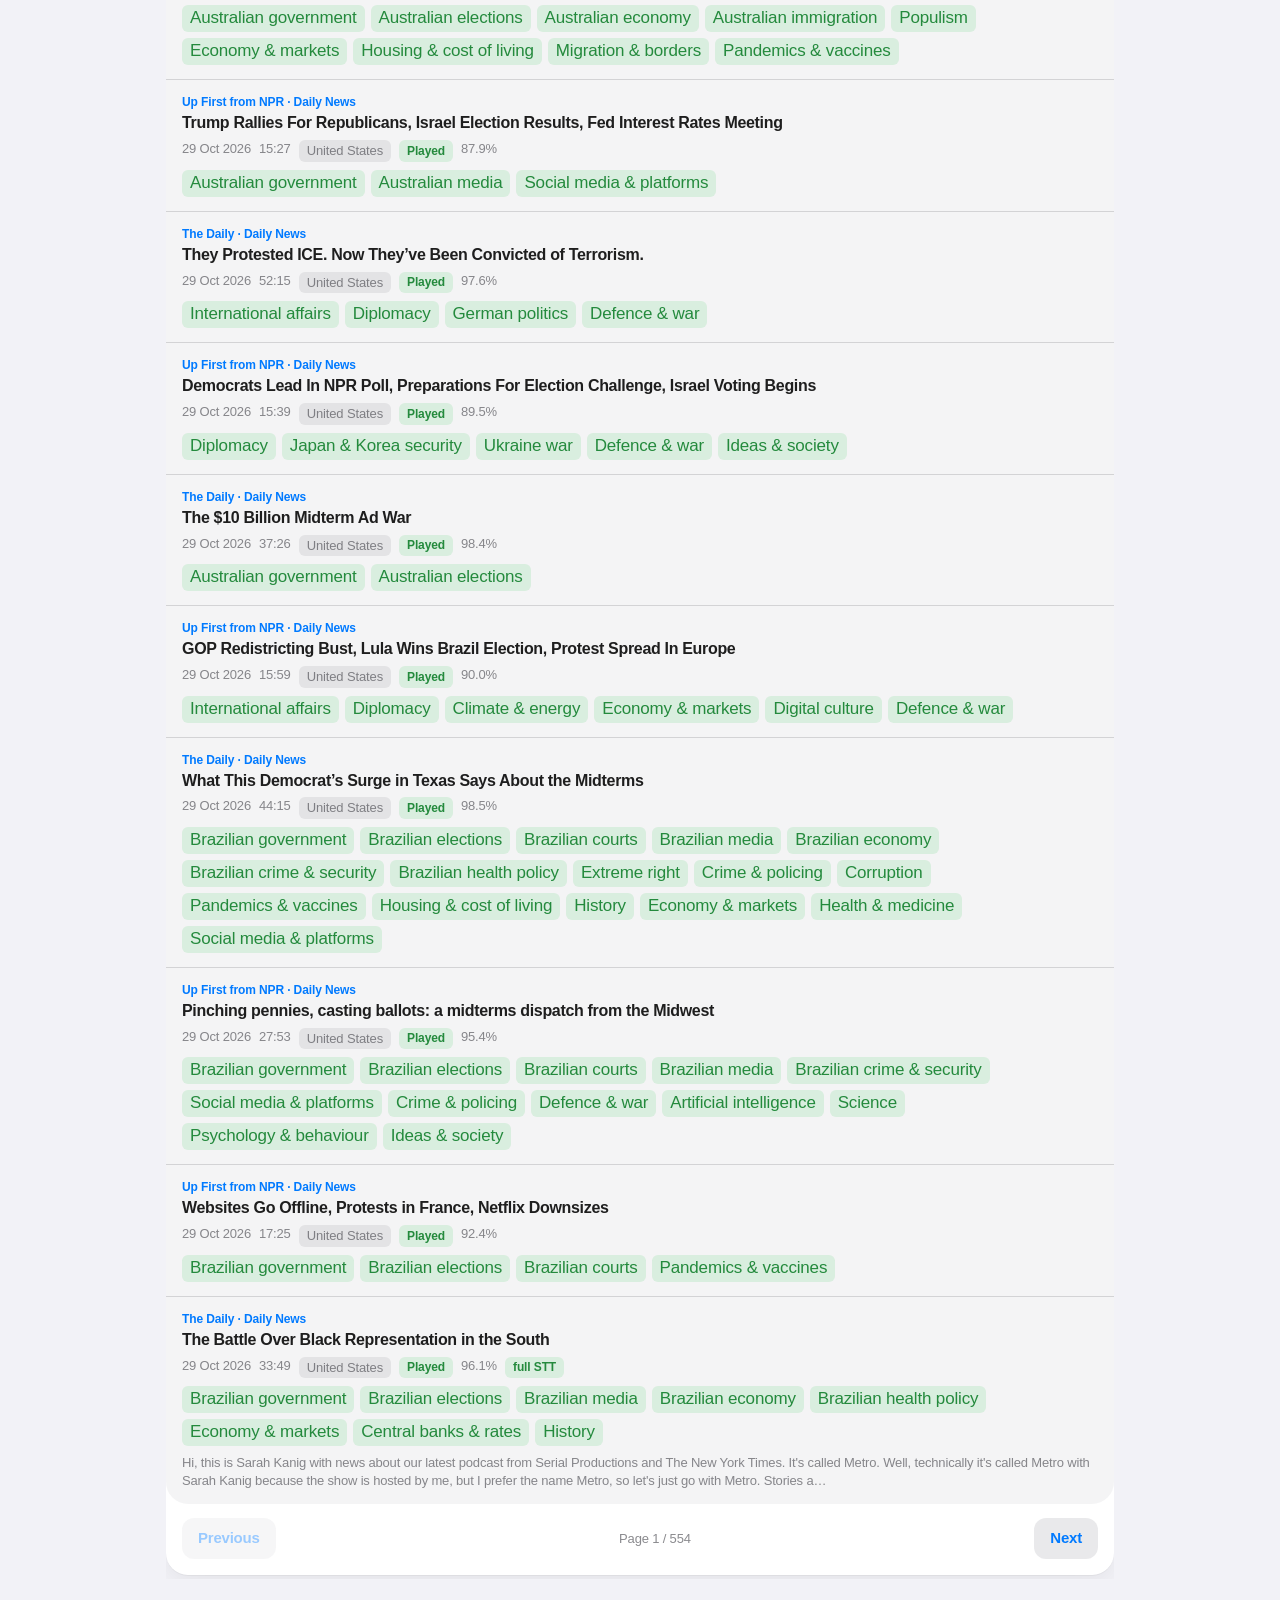
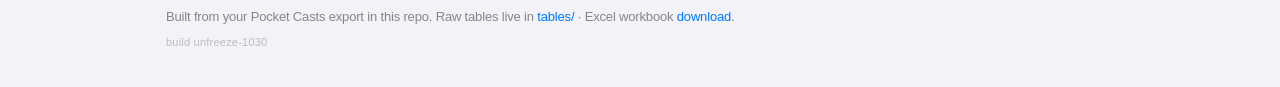
==== commit 2cd2b044: "Prevent Listening Log from sticking in is-filtering A thrown or abandoned period render could leave " ====
--- a/docs/index.html
+++ b/docs/index.html
@@ -36,9 +36,9 @@
     })();
   </script>
   <meta http-equiv="Cache-Control" content="no-cache" />
-  <link rel="stylesheet" href="explore.css?v=dur-fallback-1030" />
+  <link rel="stylesheet" href="explore.css?v=unfreeze-1030" />
   <script src="vendor/chart.umd.min.js" defer></script>
-  <script src="explore.js?v=dur-fallback-1030" defer></script>
+  <script src="explore.js?v=unfreeze-1030" defer></script>
 </head>
 <body>
   <!-- UI chrome layer (Liquid Glass) -->
@@ -384,7 +384,7 @@
       Built from your Pocket Casts export in this repo.
       Raw tables live in <a href="./tables/">tables/</a>
       · Excel workbook <a href="./PocketCasts_Listening_History.xlsx">download</a>.
-      <div class="build-stamp" id="buildStamp">build dur-fallback-1030</div>
+      <div class="build-stamp" id="buildStamp">build unfreeze-1030</div>
     </footer>
   </div>
 
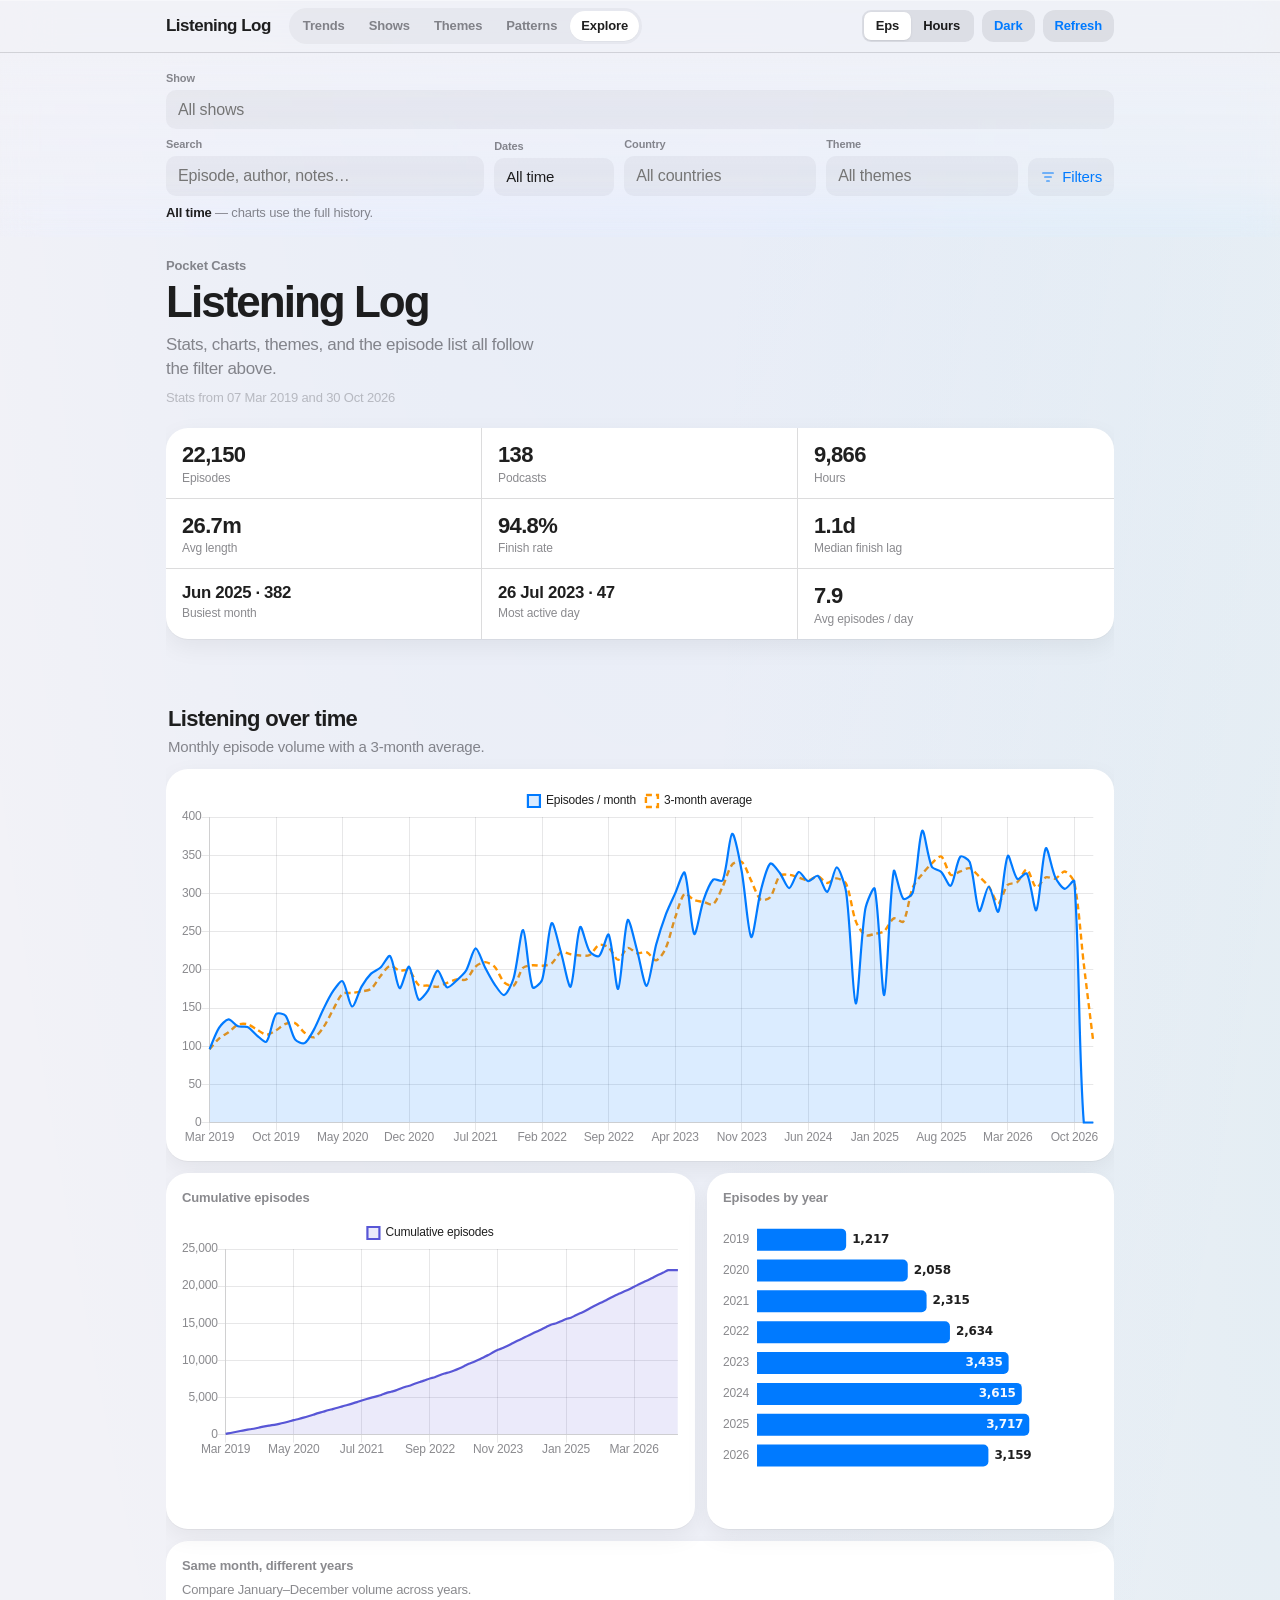
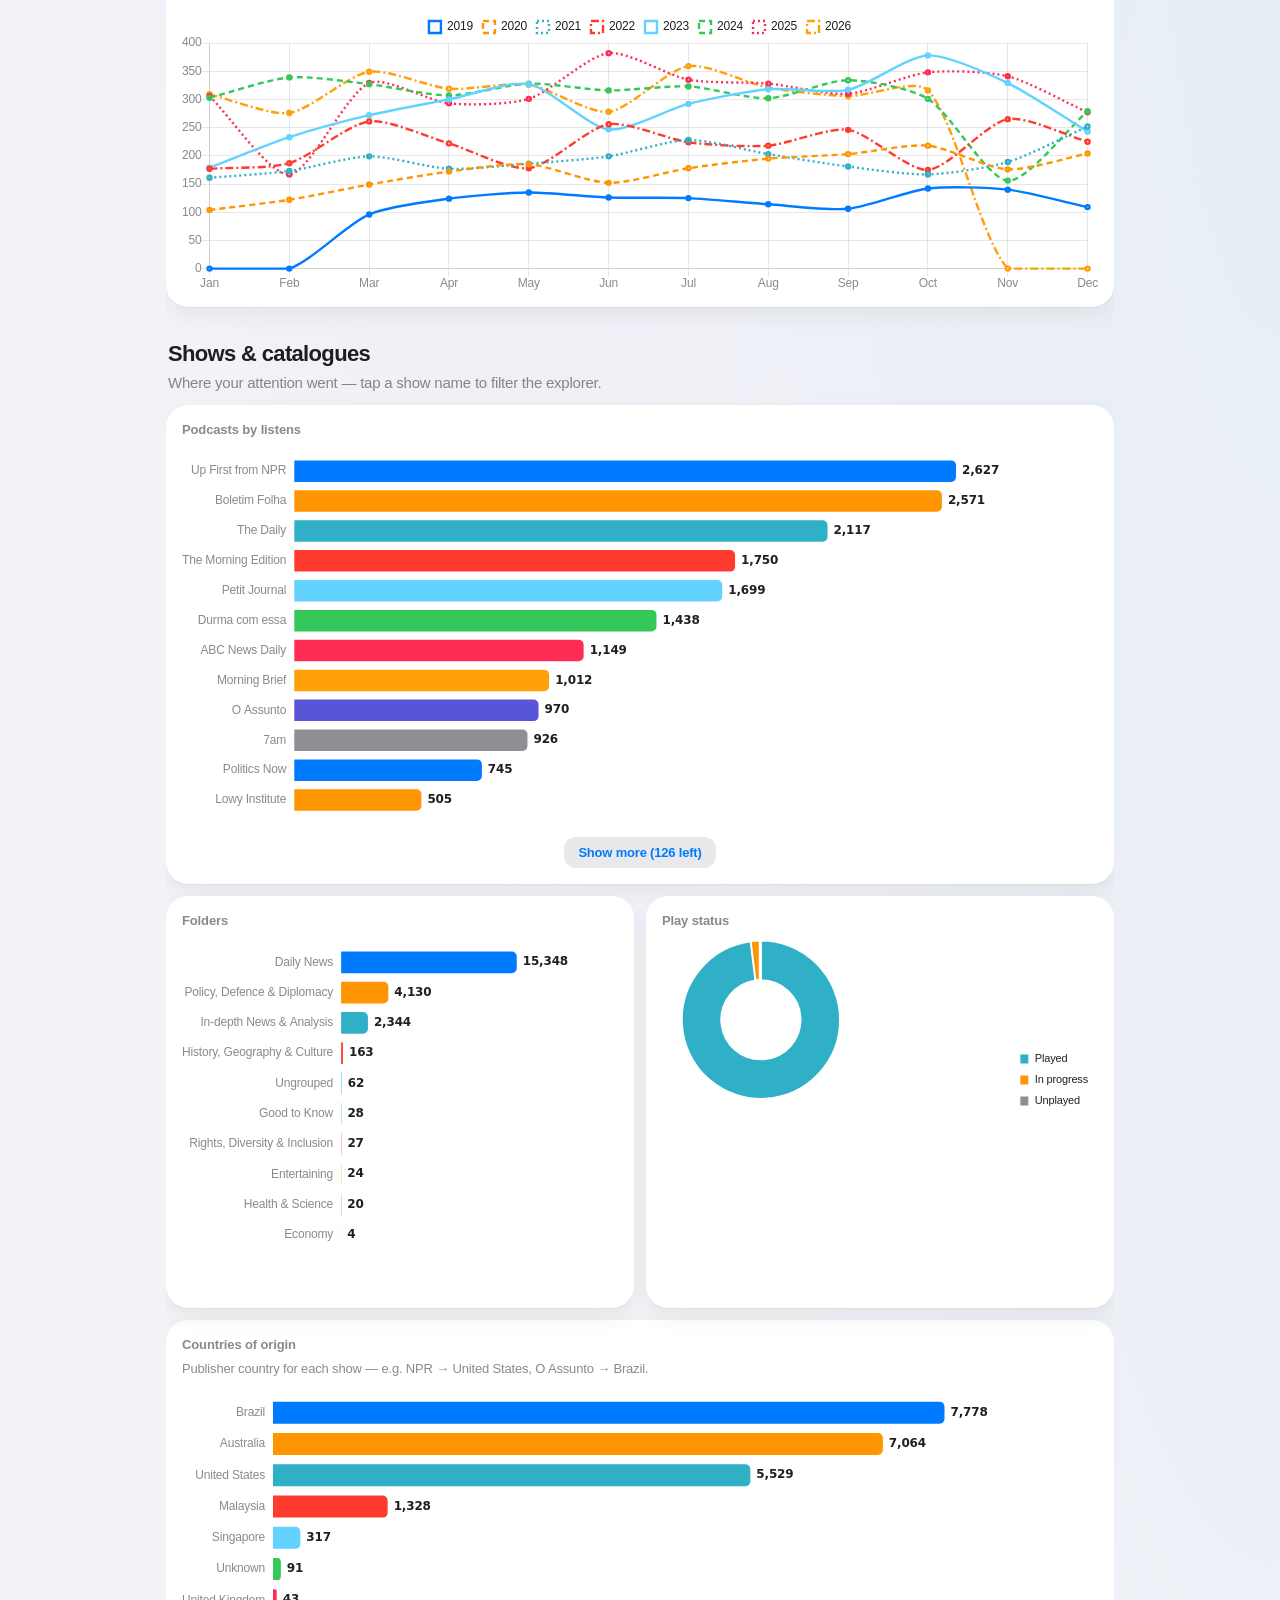
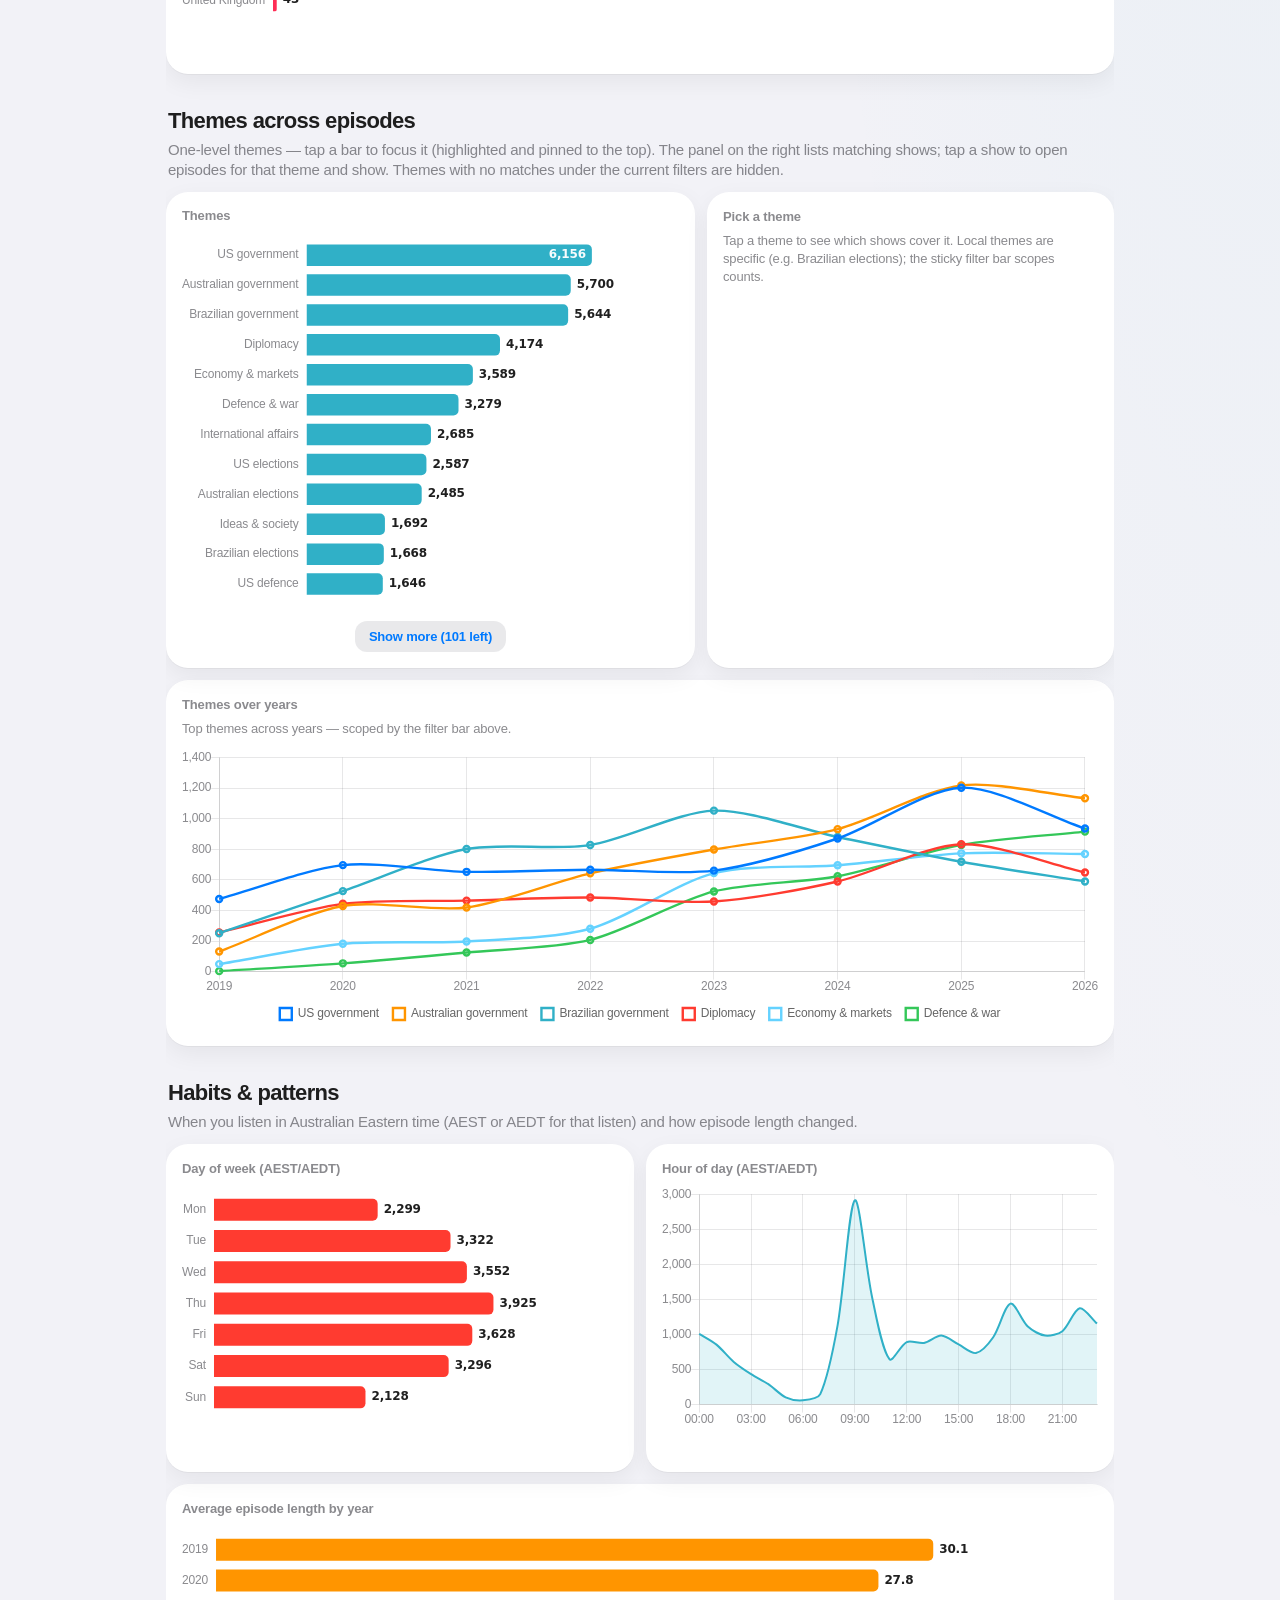
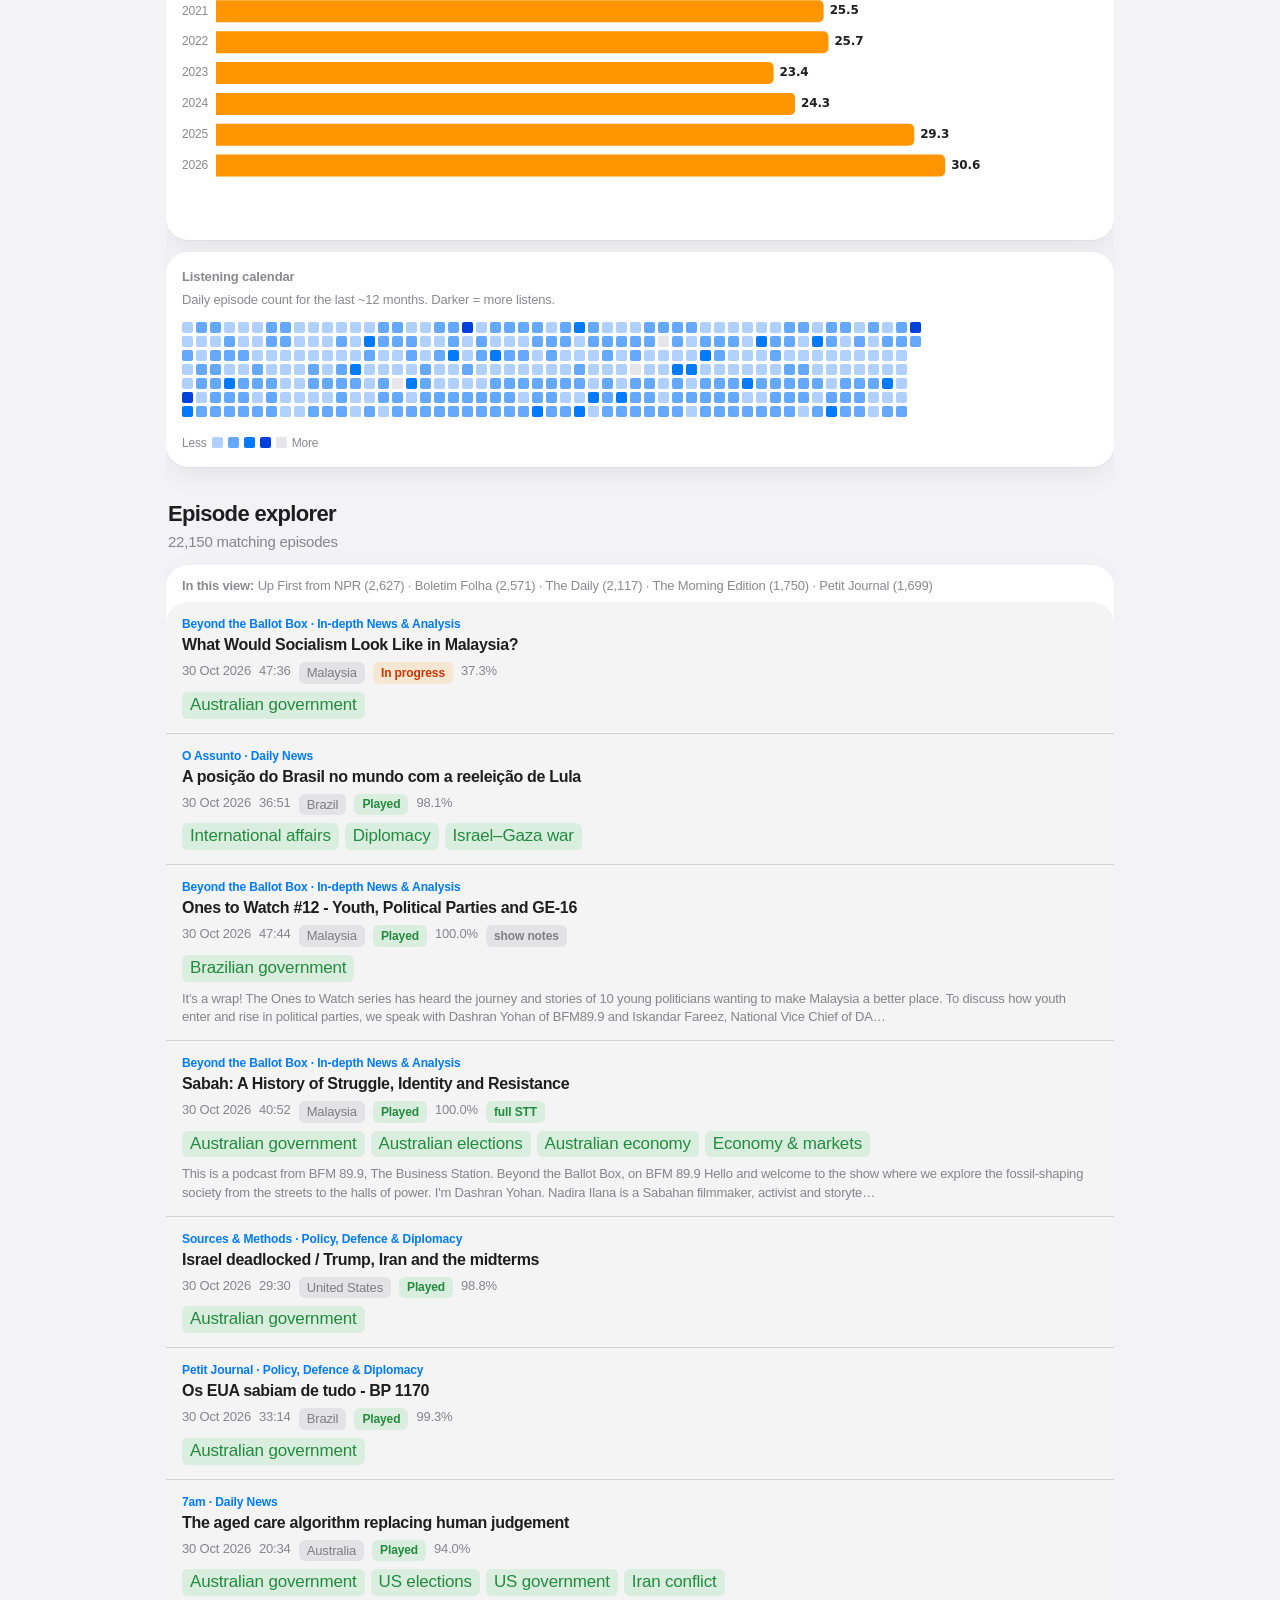
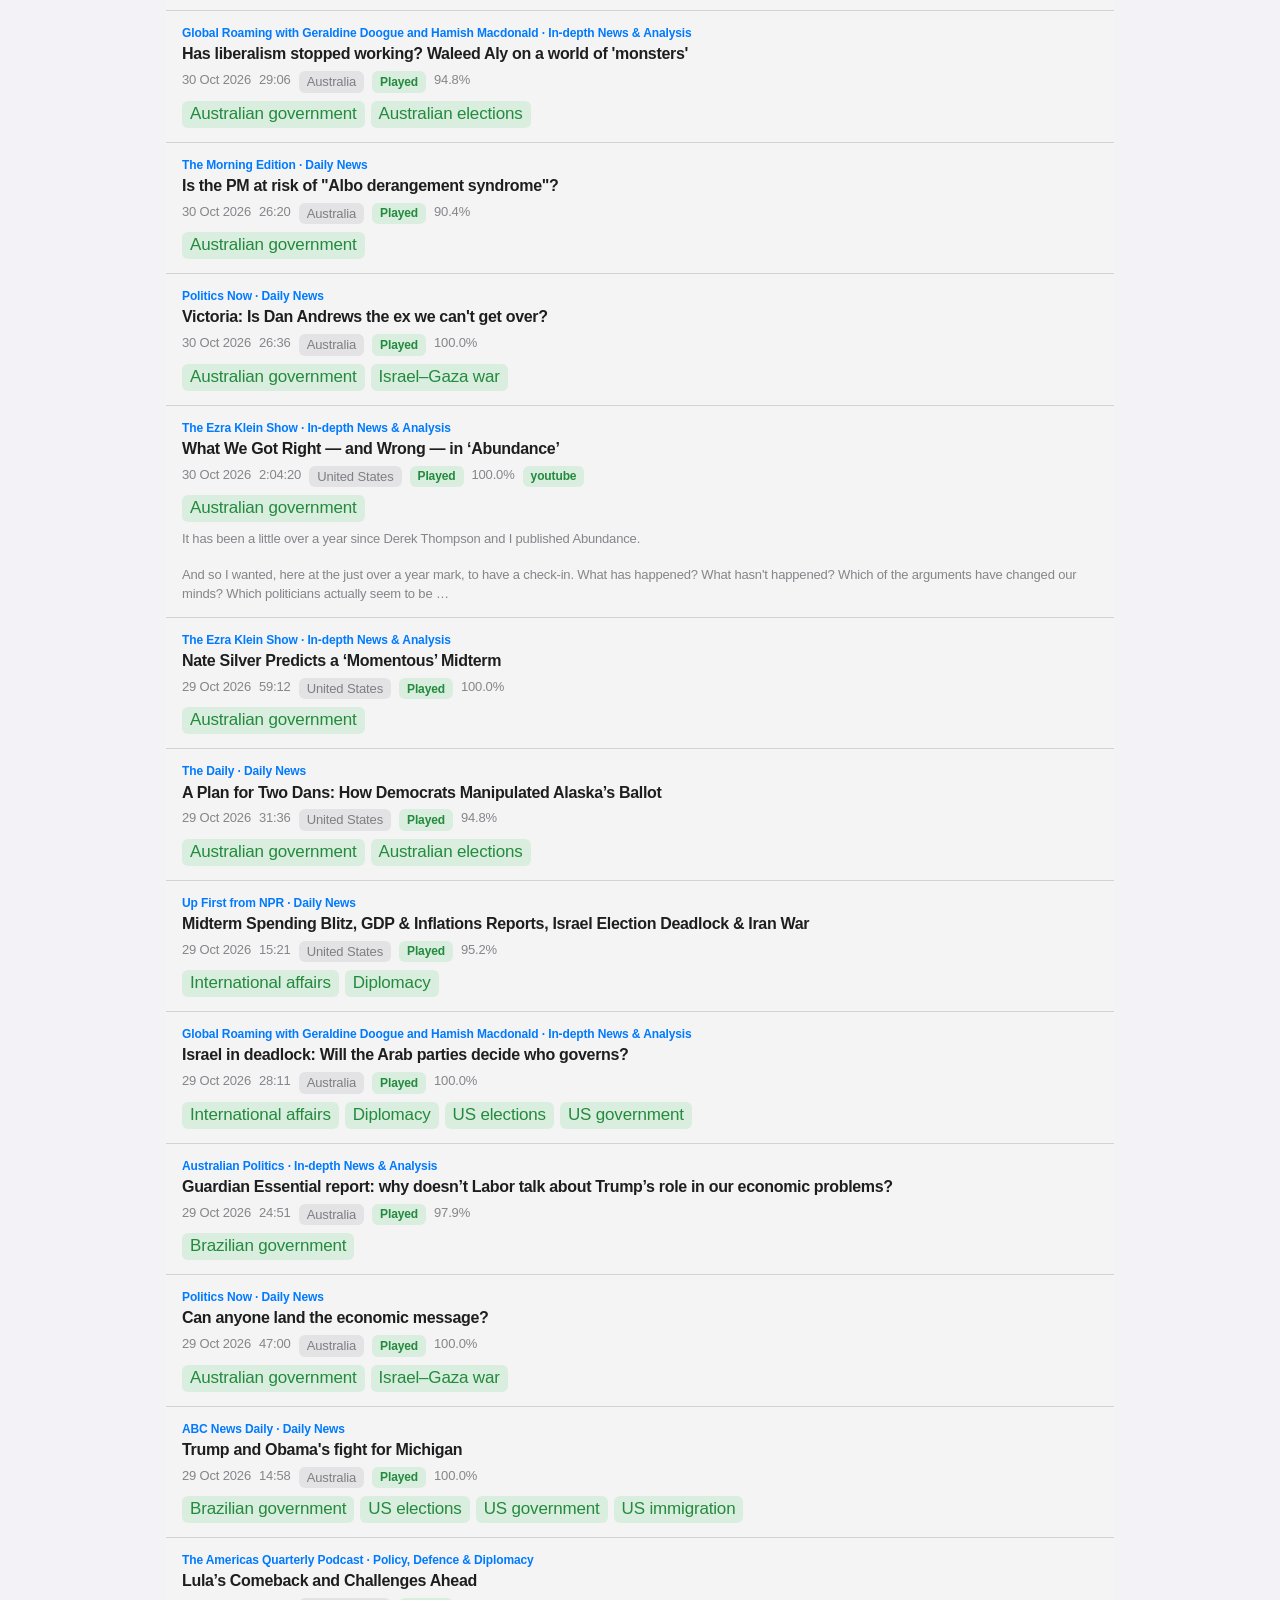
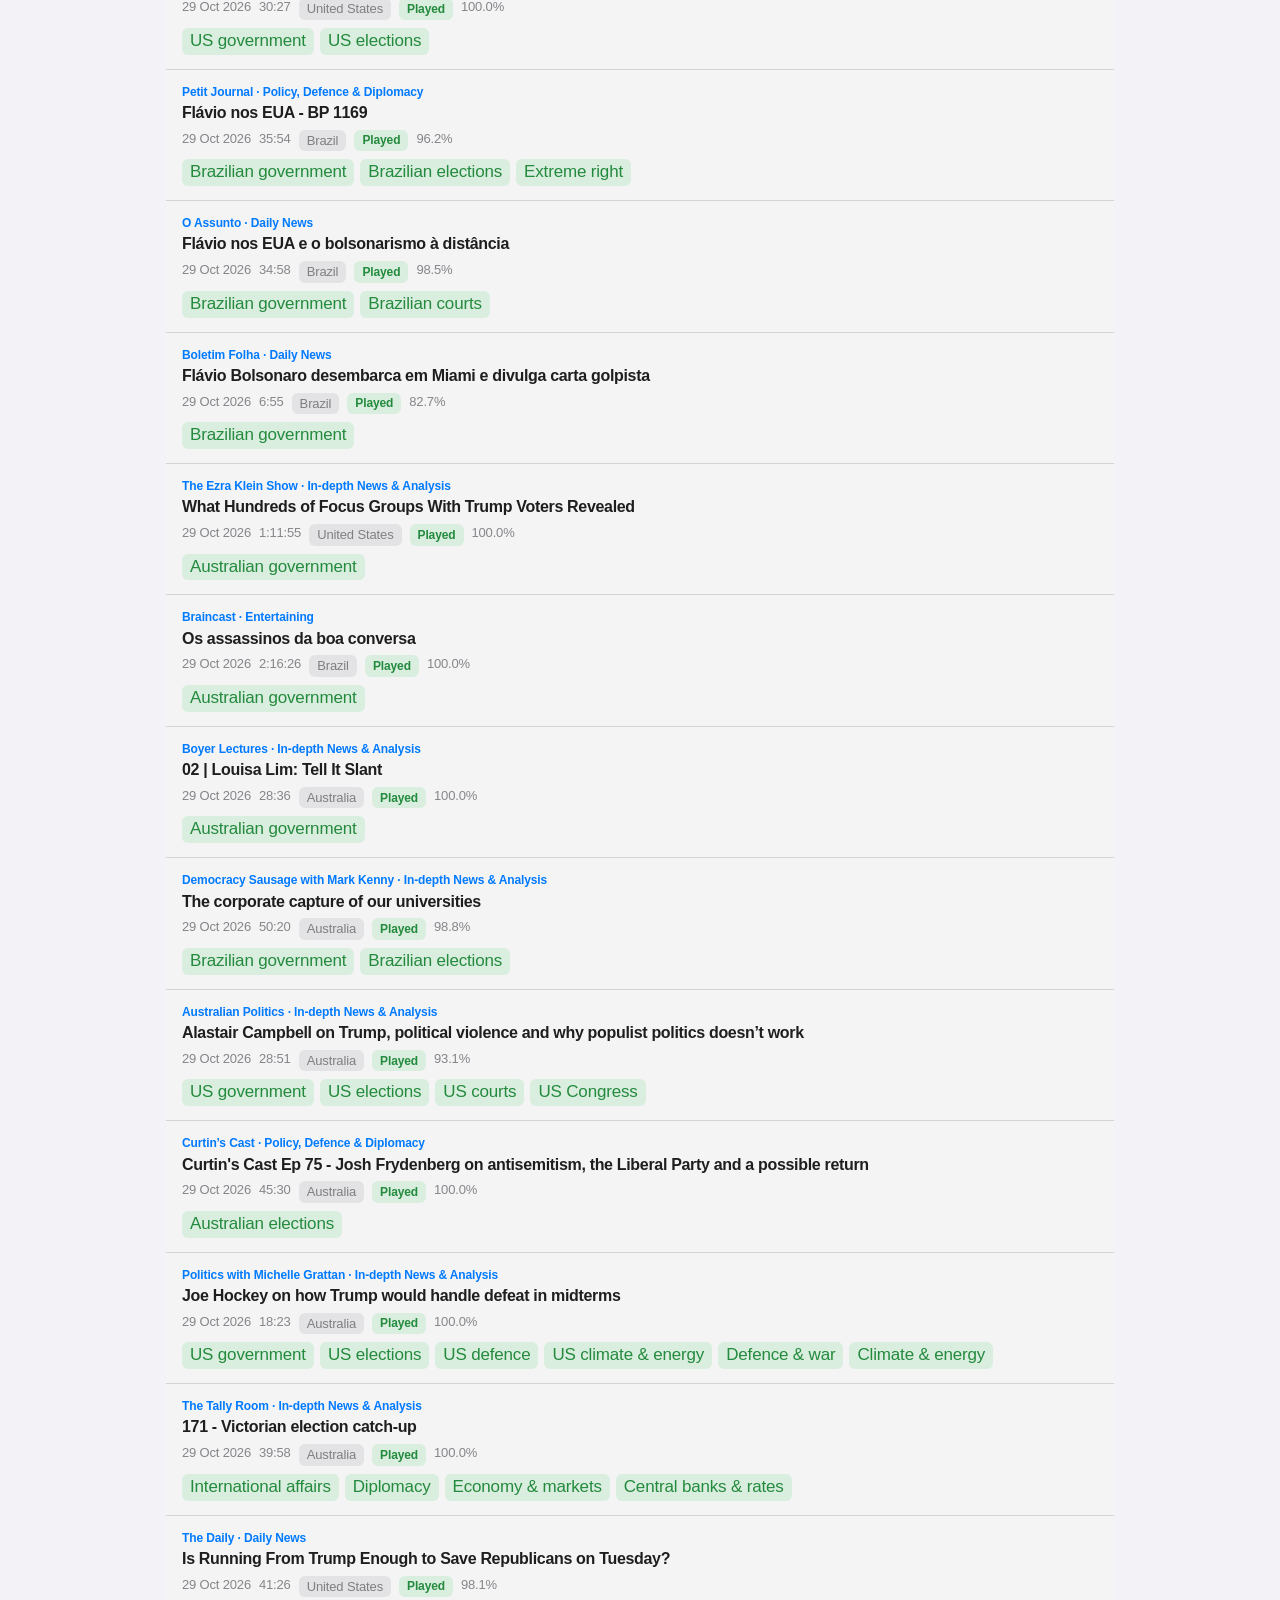
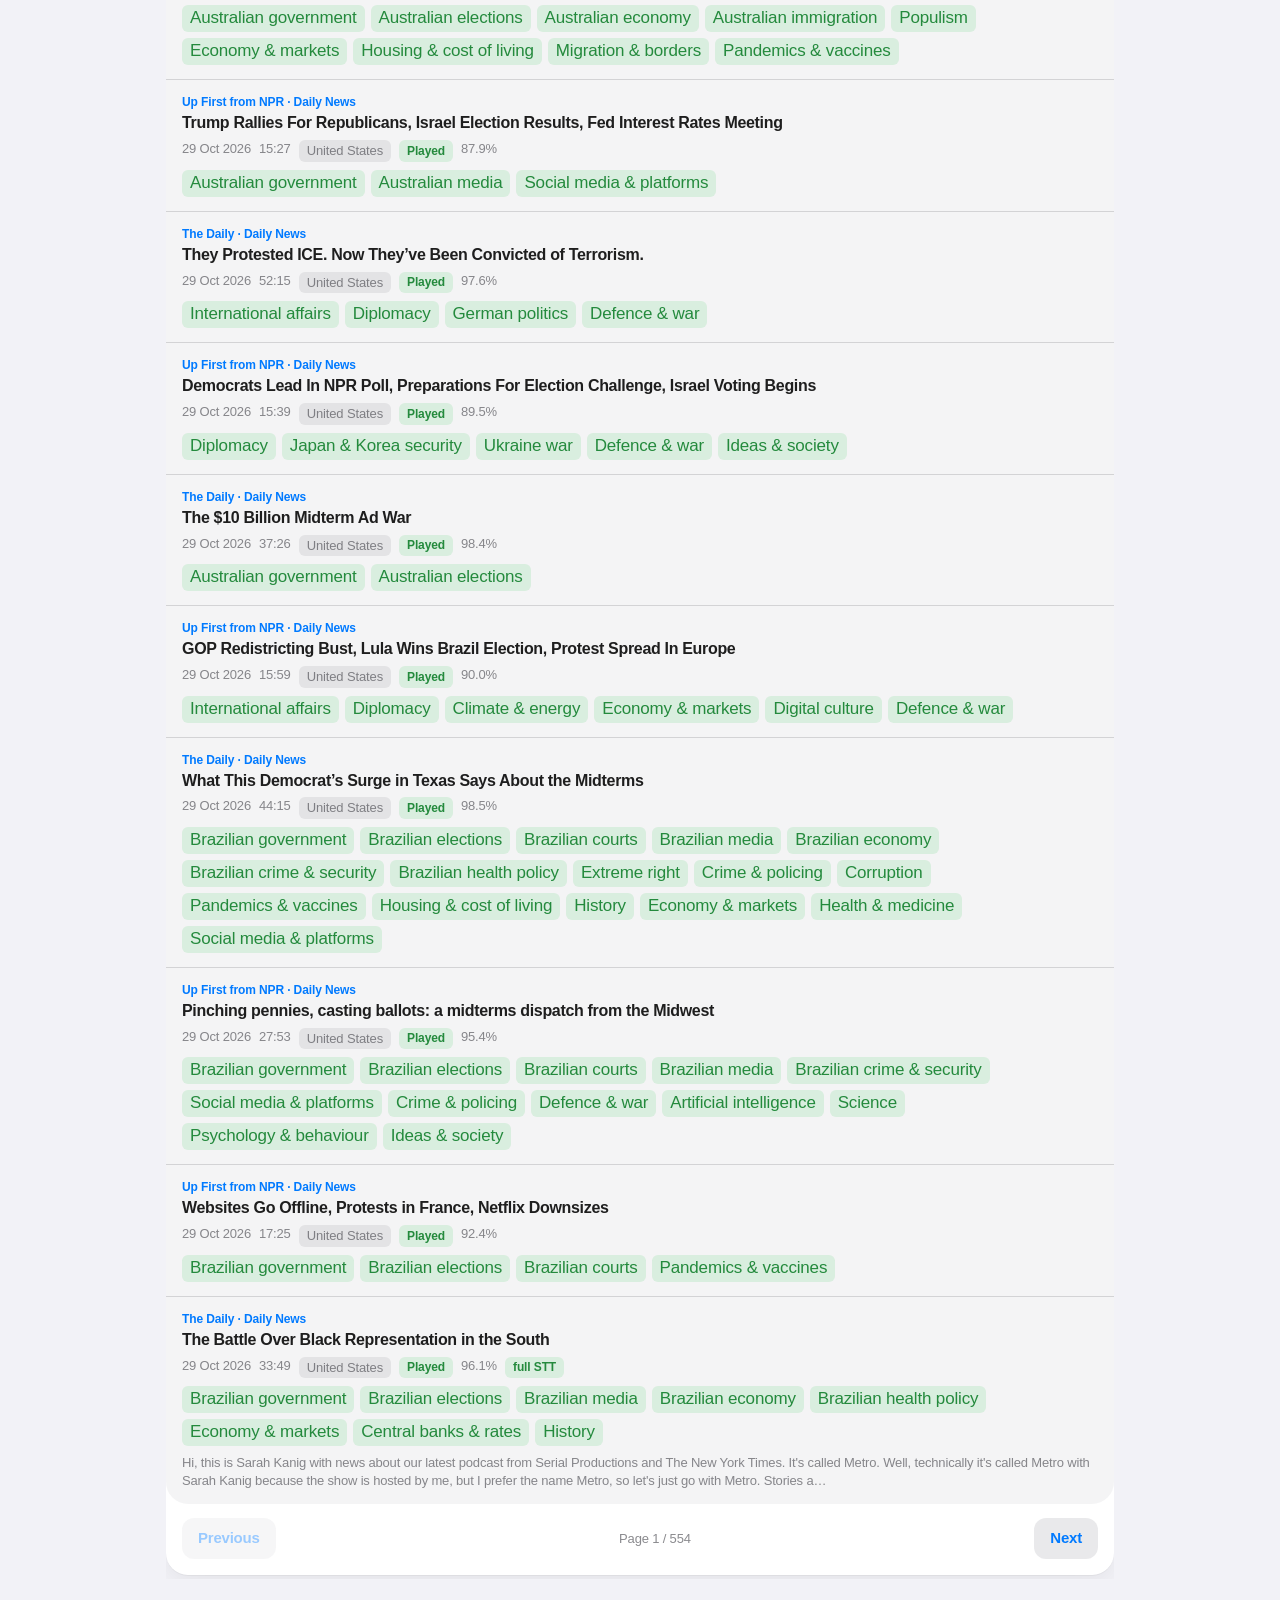
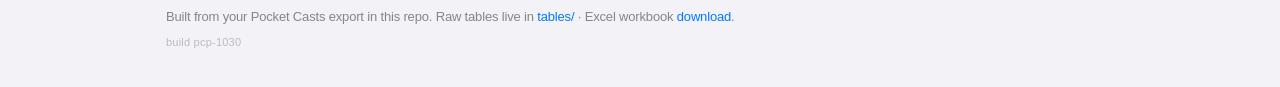
==== commit 7a65e2c4: "Add PcP relative change under Listening Log hero stats Show previous-comparable-period deltas next t" ====
--- a/docs/index.html
+++ b/docs/index.html
@@ -36,9 +36,9 @@
     })();
   </script>
   <meta http-equiv="Cache-Control" content="no-cache" />
-  <link rel="stylesheet" href="explore.css?v=unfreeze-1030" />
+  <link rel="stylesheet" href="explore.css?v=pcp-1030" />
   <script src="vendor/chart.umd.min.js" defer></script>
-  <script src="explore.js?v=unfreeze-1030" defer></script>
+  <script src="explore.js?v=pcp-1030" defer></script>
 </head>
 <body>
   <!-- UI chrome layer (Liquid Glass) -->
@@ -384,7 +384,7 @@
       Built from your Pocket Casts export in this repo.
       Raw tables live in <a href="./tables/">tables/</a>
       · Excel workbook <a href="./PocketCasts_Listening_History.xlsx">download</a>.
-      <div class="build-stamp" id="buildStamp">build unfreeze-1030</div>
+      <div class="build-stamp" id="buildStamp">build pcp-1030</div>
     </footer>
   </div>
 
--- a/docs/explore.css
+++ b/docs/explore.css
@@ -1372,6 +1372,21 @@
   letter-spacing: -0.01em;
 }
 
+.stat .stat-pcp {
+  display: block;
+  margin-top: 5px;
+  color: var(--secondary-label);
+  font-size: 0.6875rem;
+  font-weight: 600;
+  letter-spacing: -0.015em;
+  line-height: 1.3;
+  overflow-wrap: anywhere;
+}
+
+.stat .stat-pcp-up { color: var(--system-green); }
+.stat .stat-pcp-down { color: var(--system-red); }
+.stat .stat-pcp-flat { color: var(--secondary-label); font-weight: 500; }
+
 /* Kept for compatibility; hero insights now live inside #heroStats. */
 .insights-strip {
   display: none;
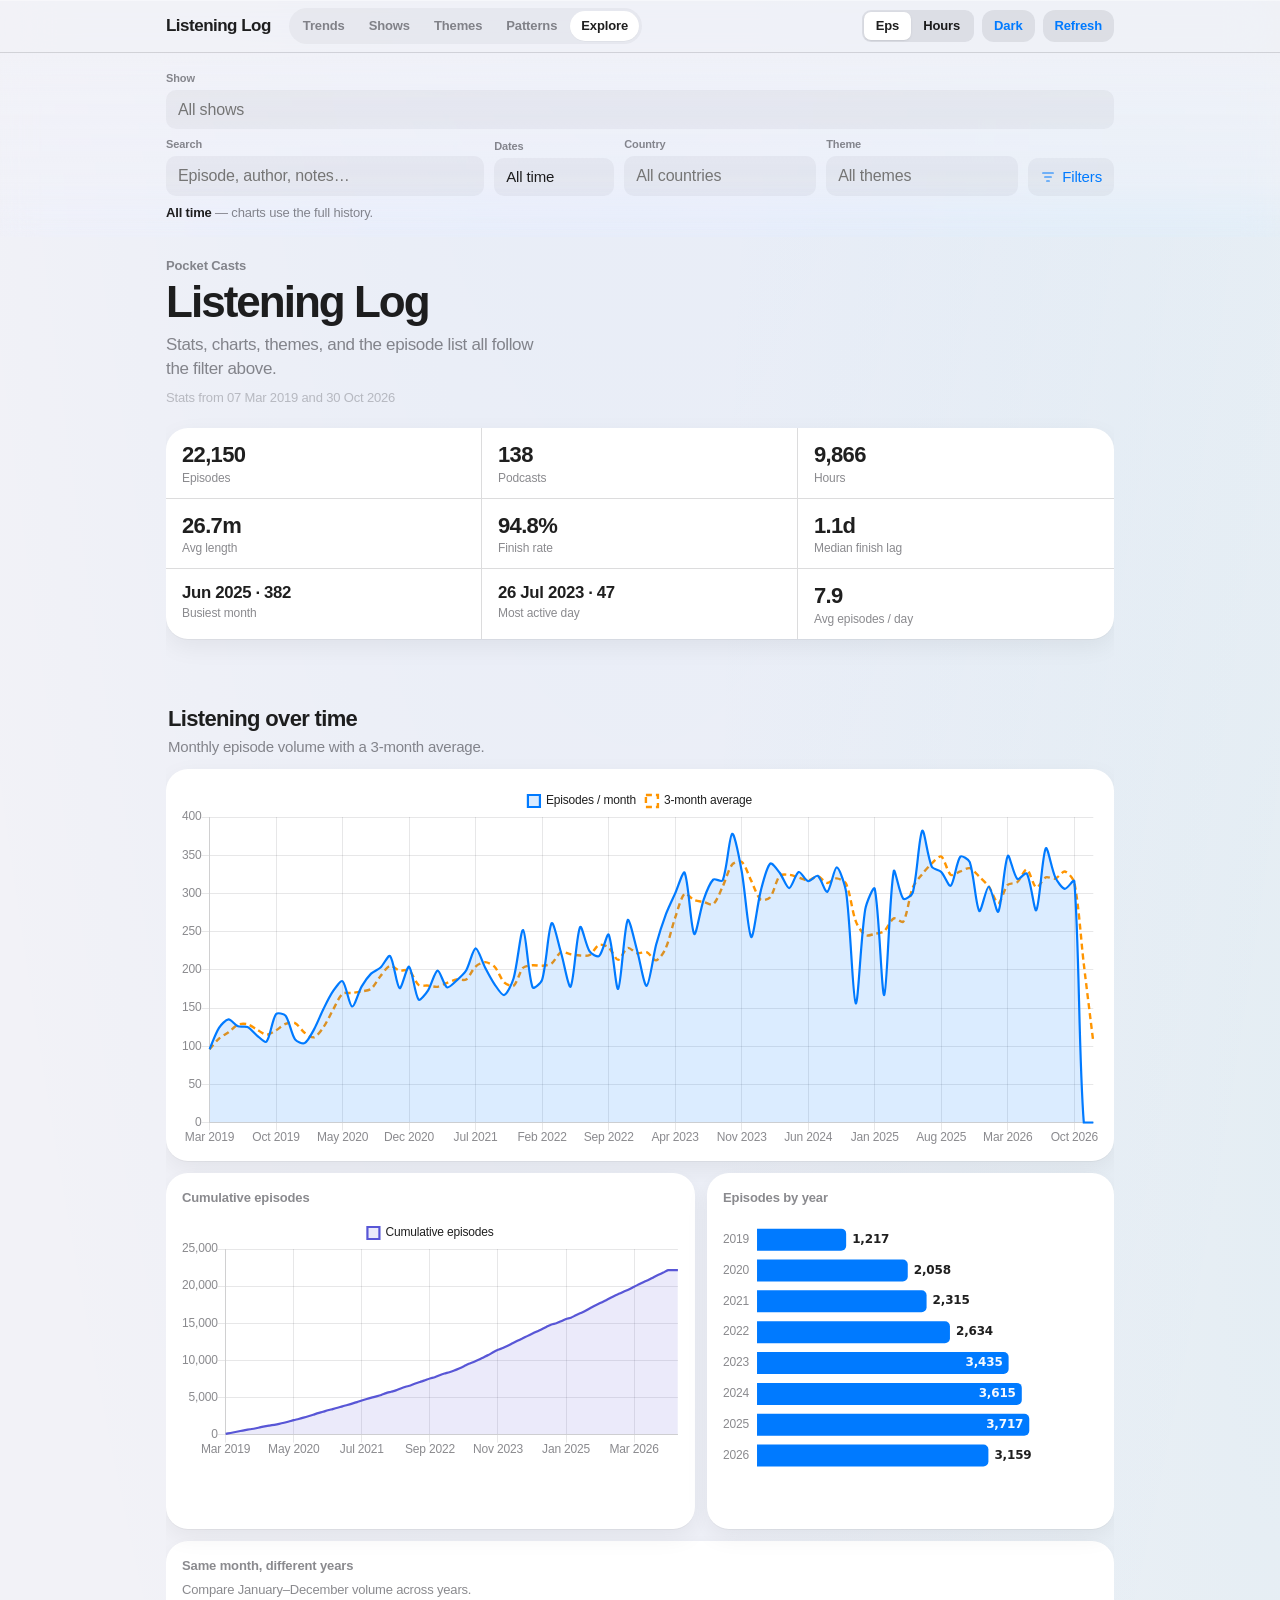
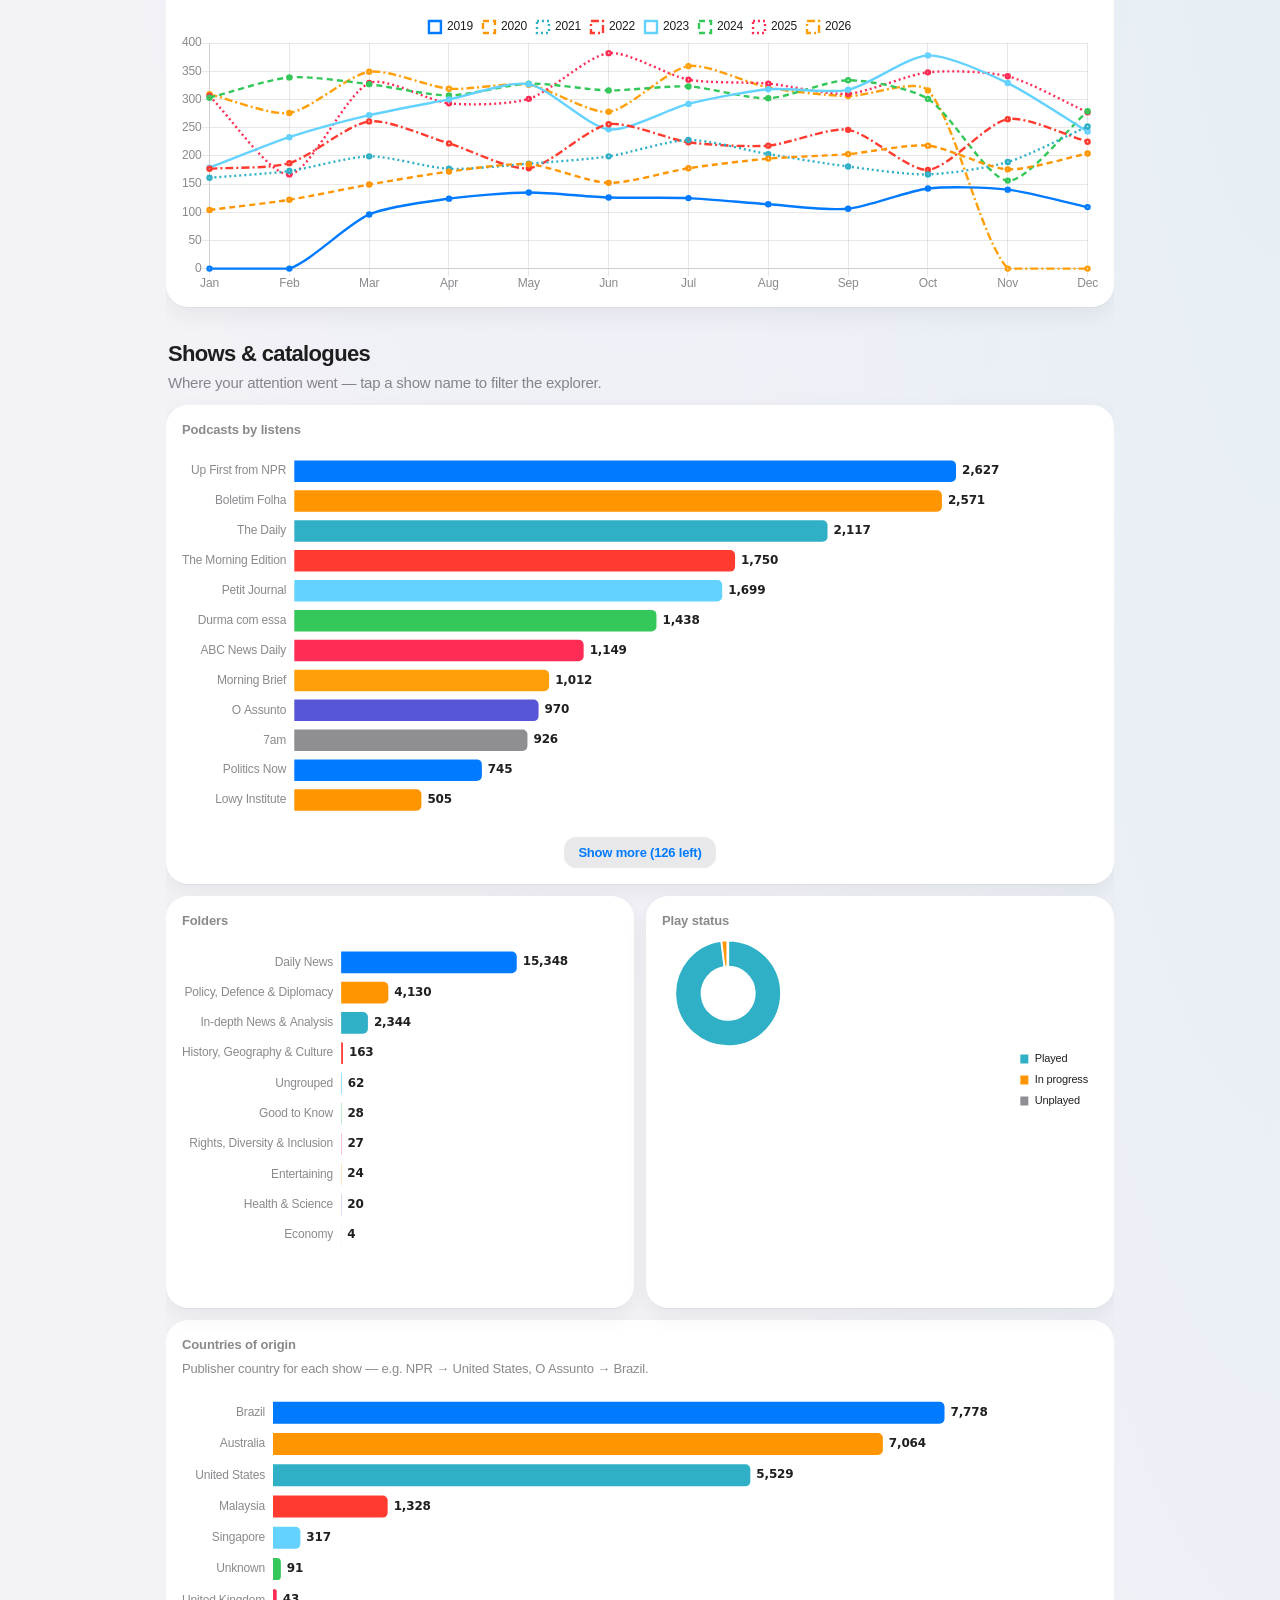
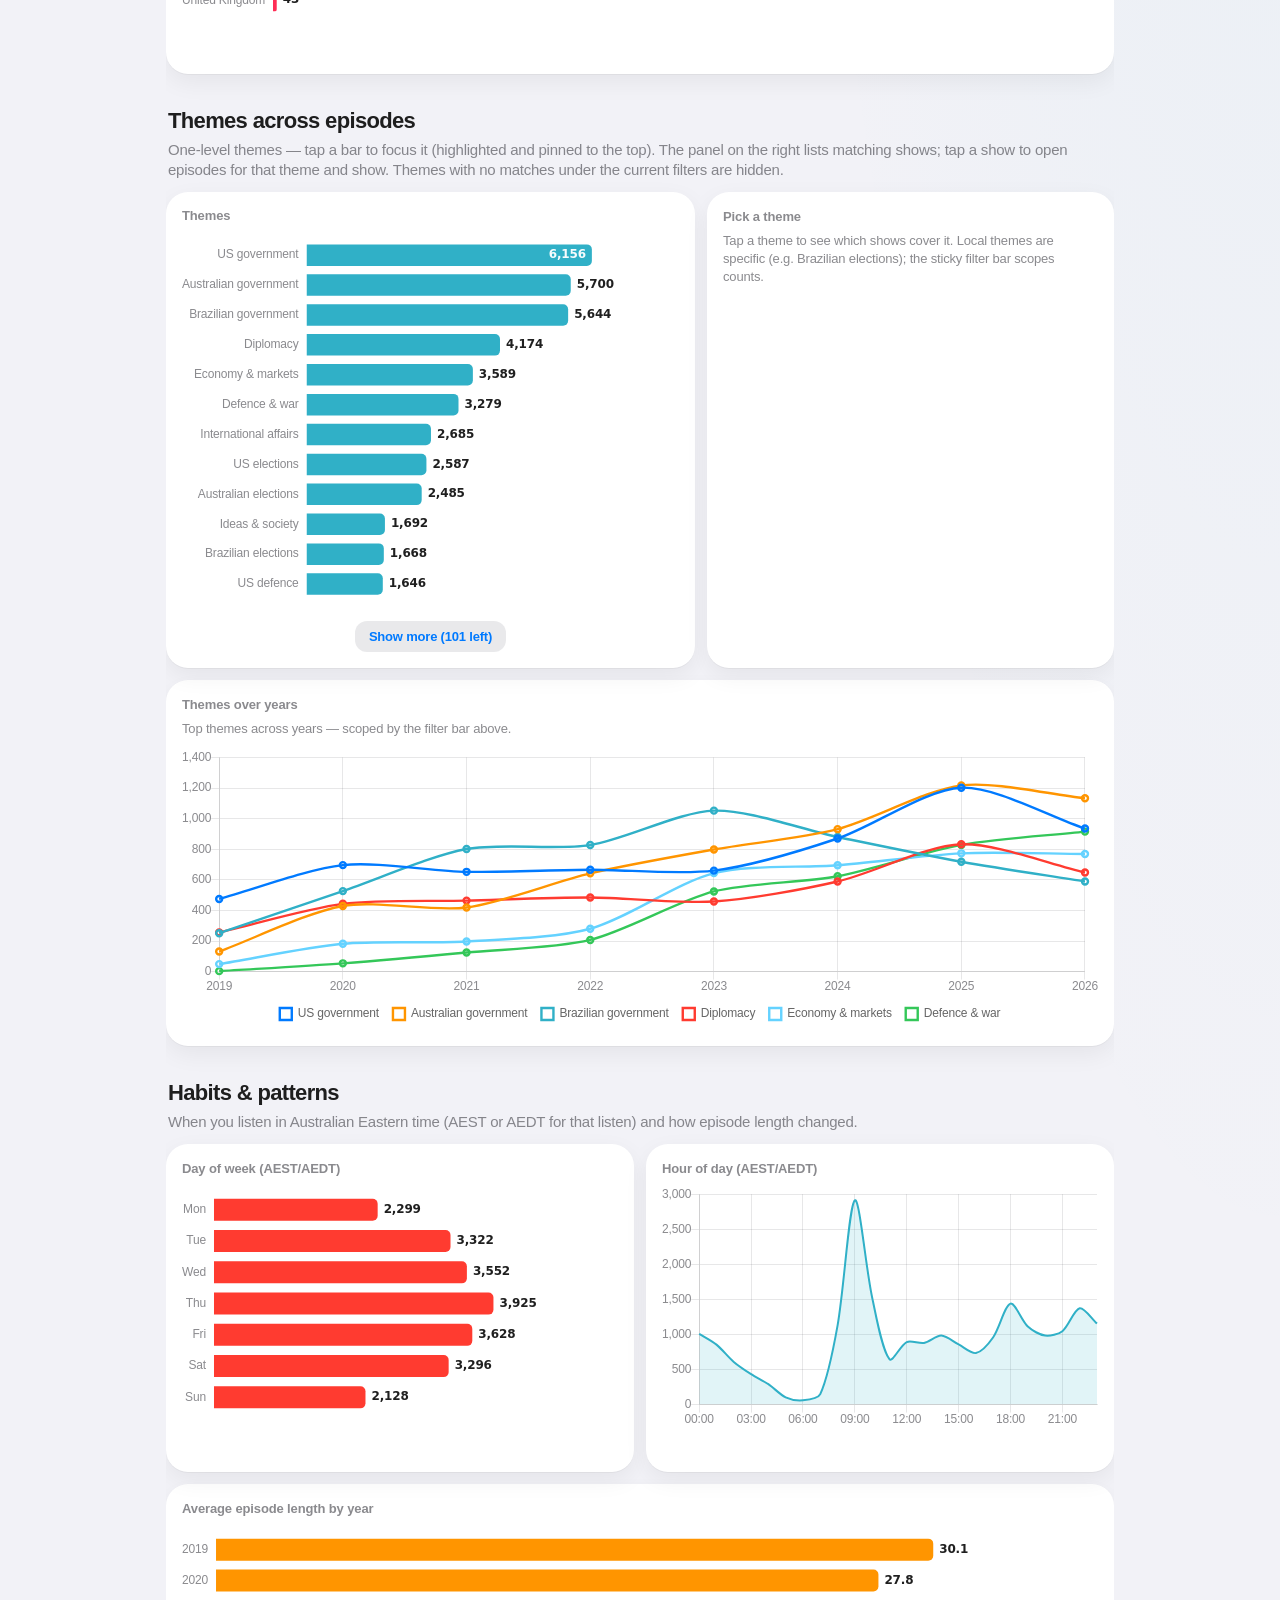
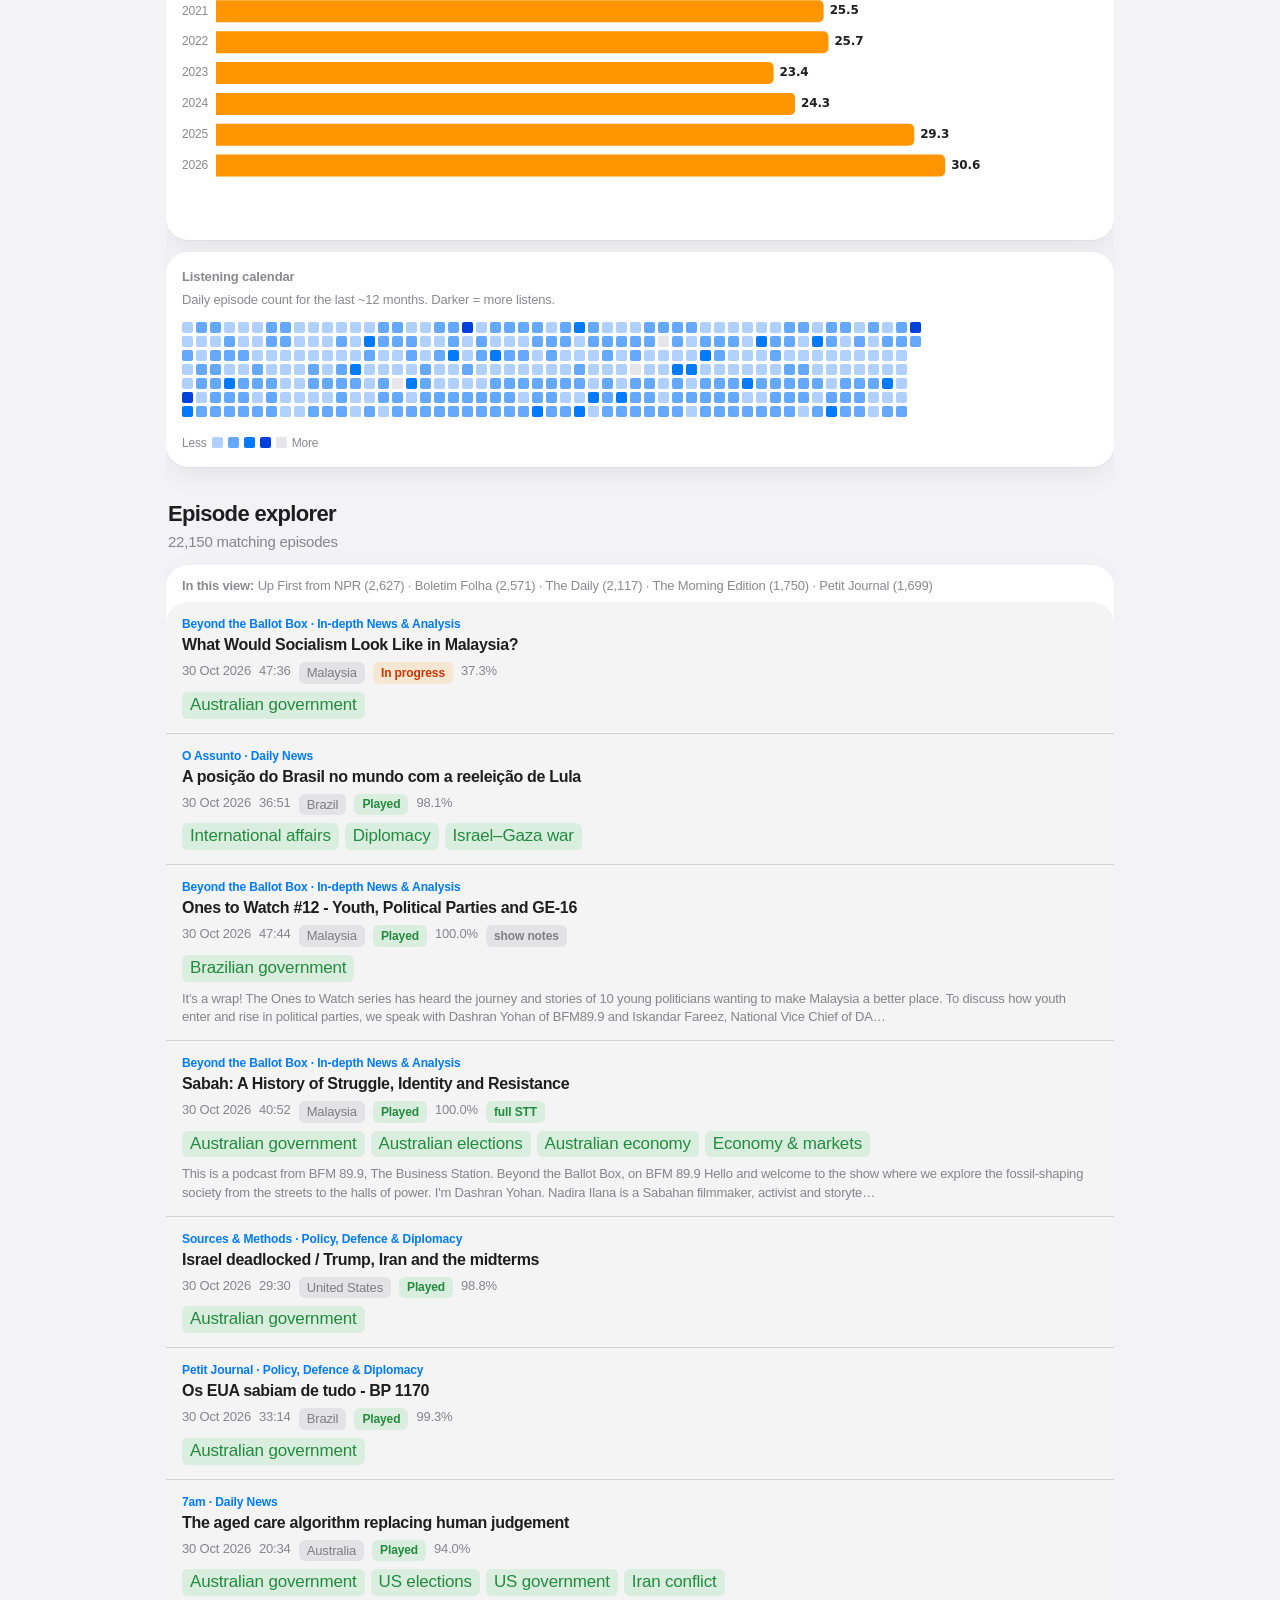
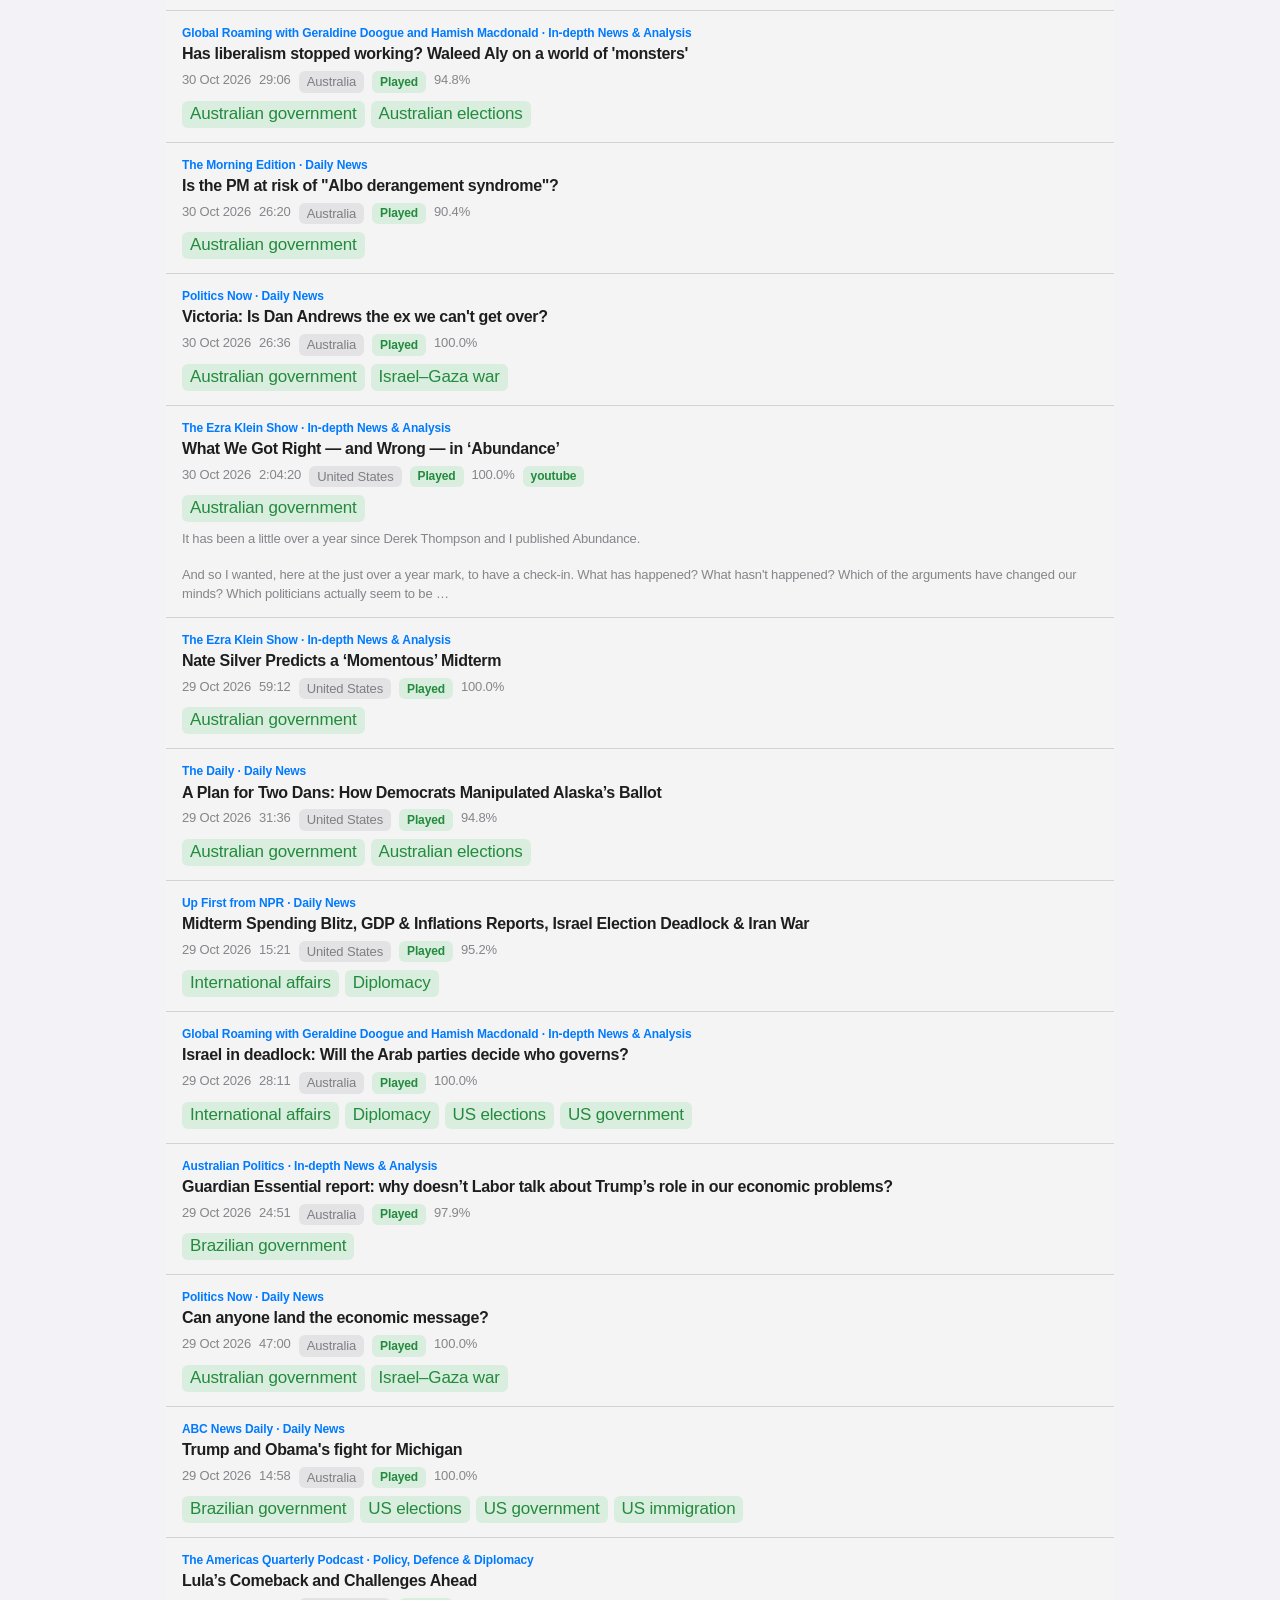
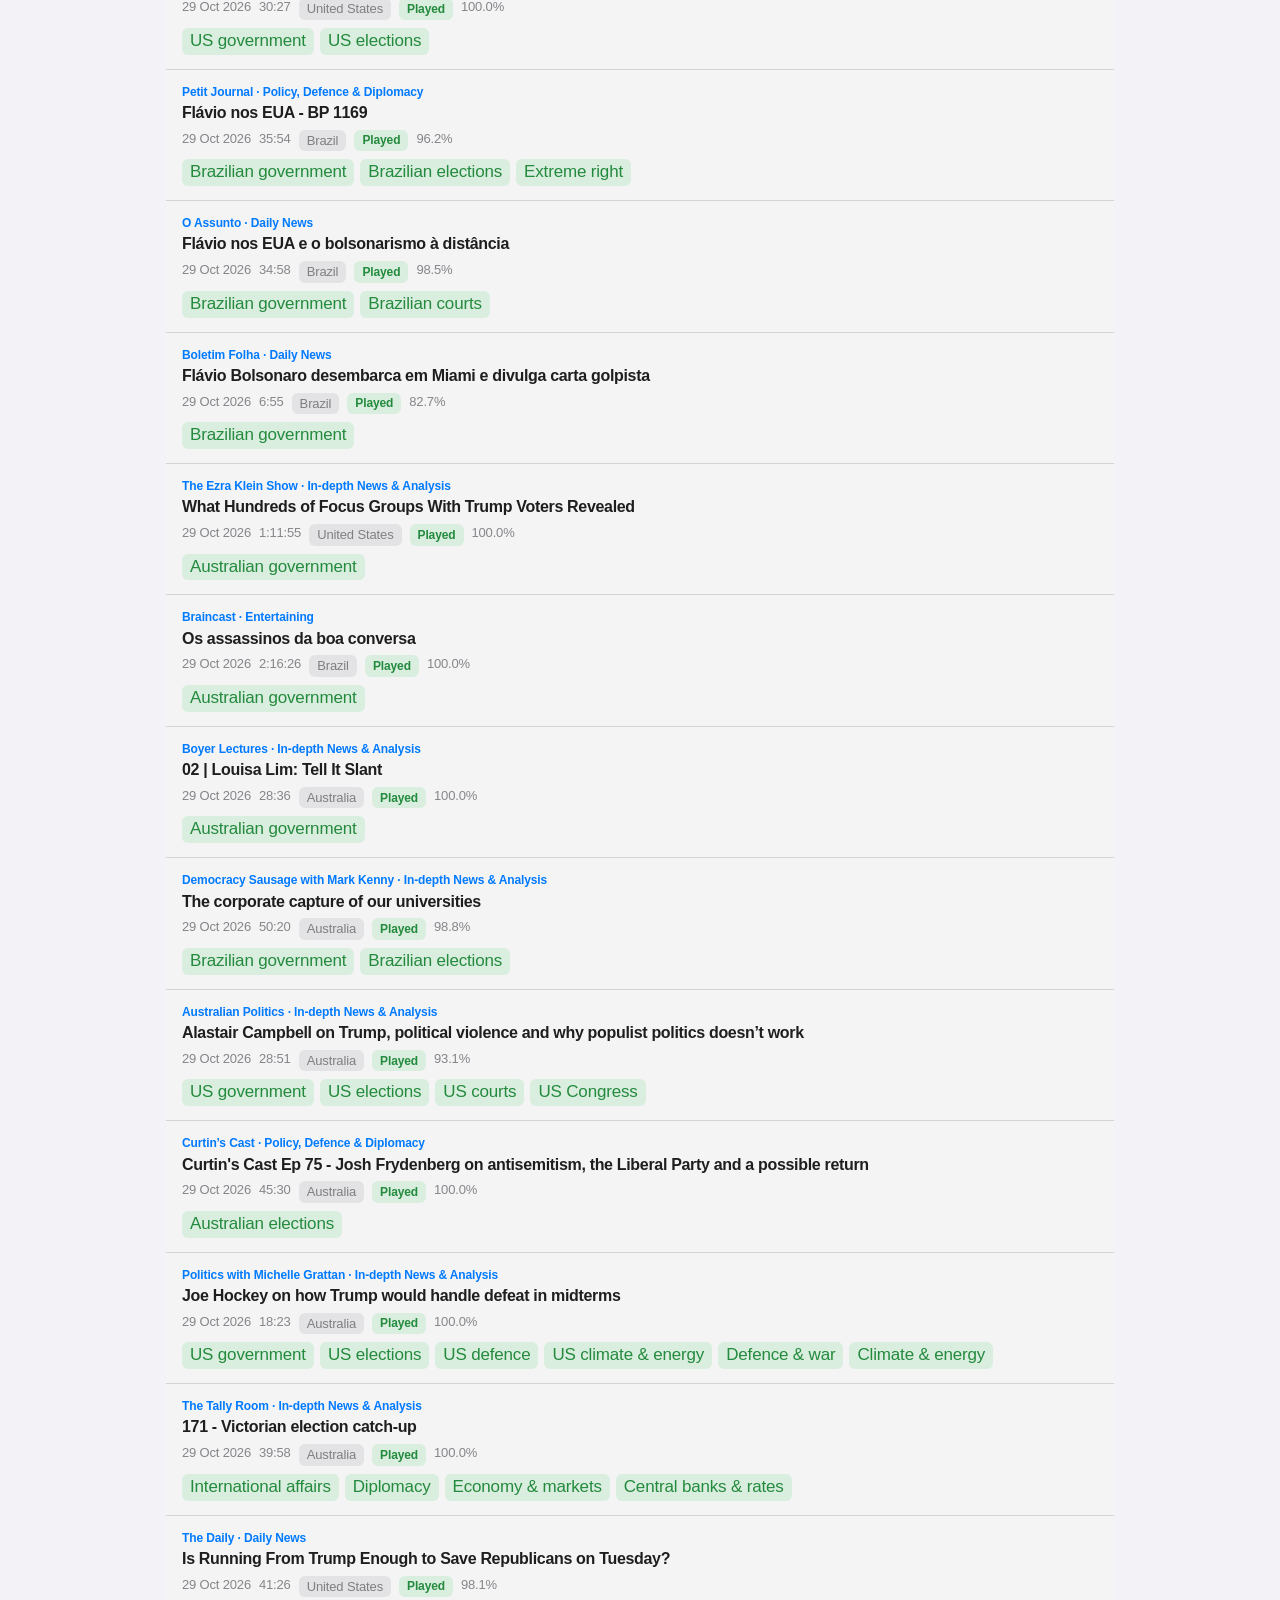
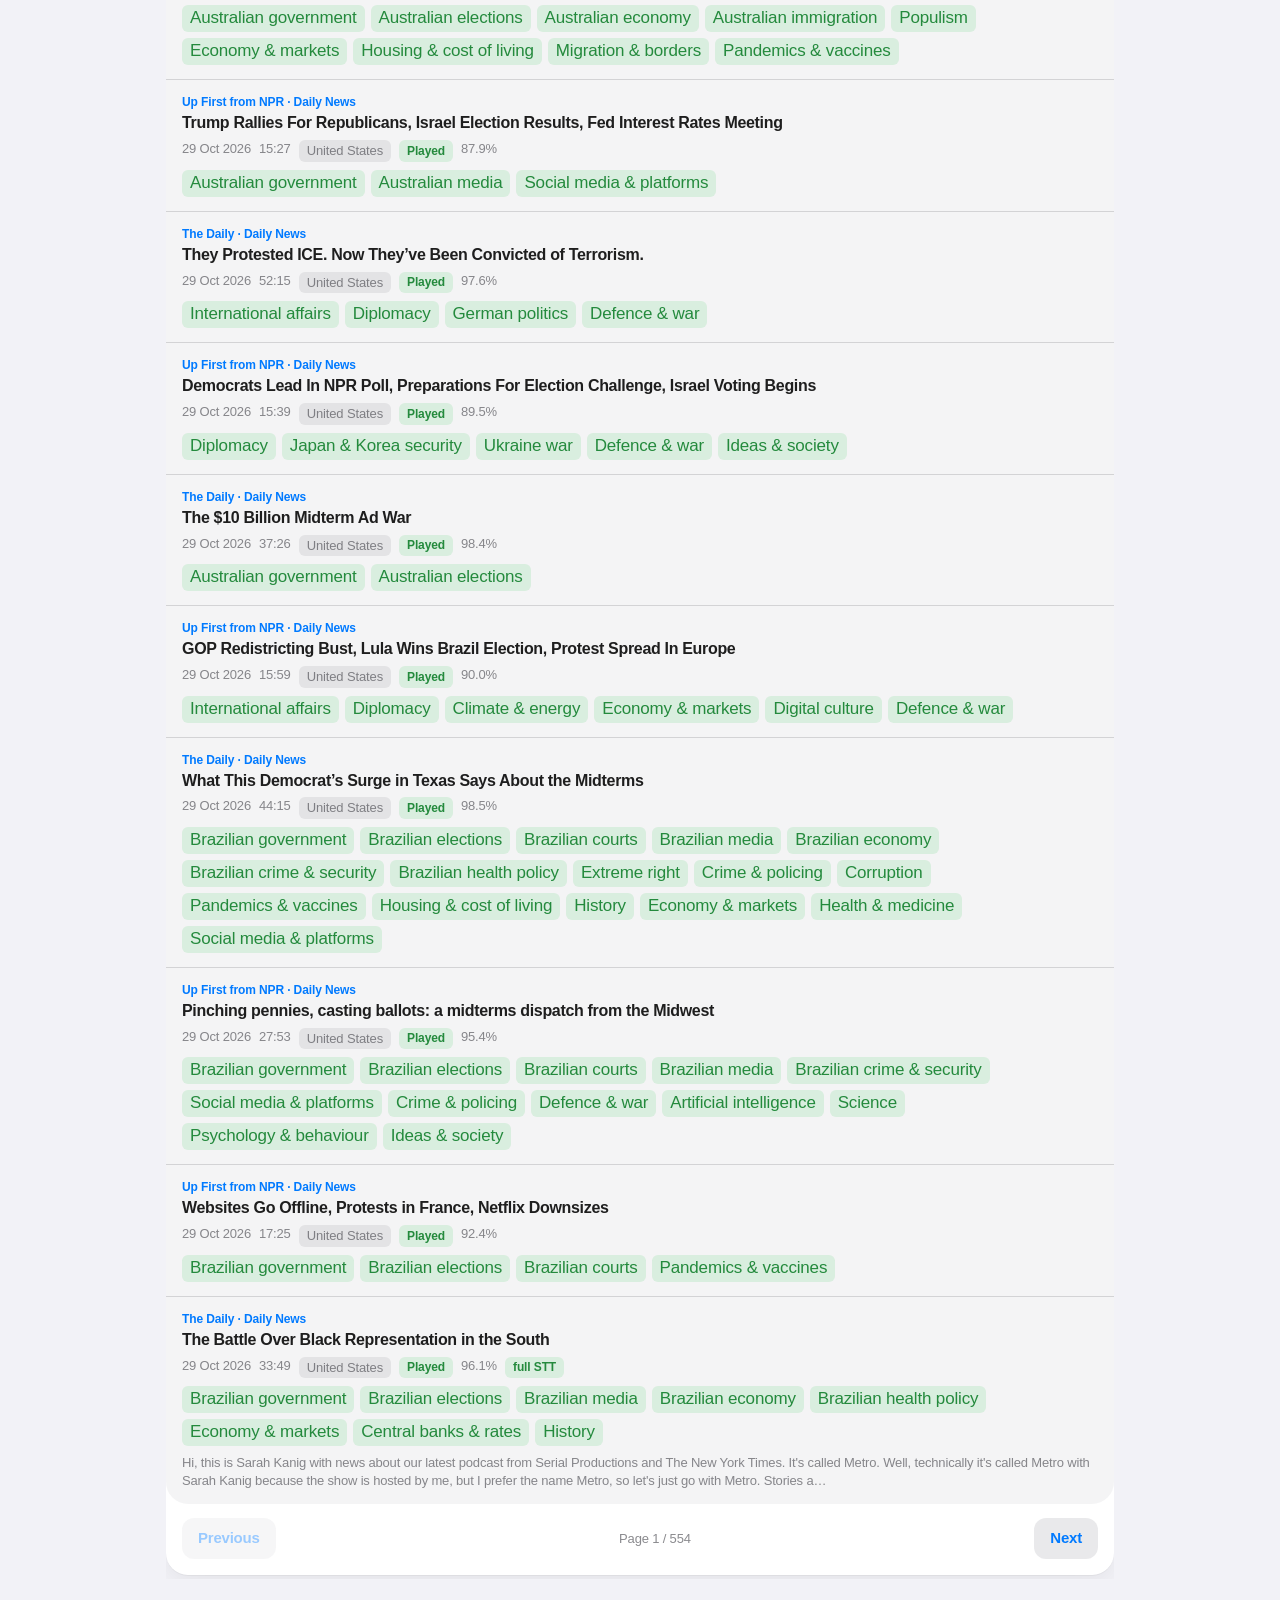
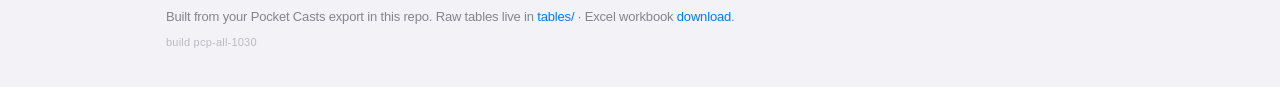
==== commit f89eee50: "Show PcP relative change on all nine hero stats Extend previous-comparable-period deltas beyond volu" ====
--- a/docs/index.html
+++ b/docs/index.html
@@ -36,9 +36,9 @@
     })();
   </script>
   <meta http-equiv="Cache-Control" content="no-cache" />
-  <link rel="stylesheet" href="explore.css?v=pcp-1030" />
+  <link rel="stylesheet" href="explore.css?v=pcp-all-1030" />
   <script src="vendor/chart.umd.min.js" defer></script>
-  <script src="explore.js?v=pcp-1030" defer></script>
+  <script src="explore.js?v=pcp-all-1030" defer></script>
 </head>
 <body>
   <!-- UI chrome layer (Liquid Glass) -->
@@ -384,7 +384,7 @@
       Built from your Pocket Casts export in this repo.
       Raw tables live in <a href="./tables/">tables/</a>
       · Excel workbook <a href="./PocketCasts_Listening_History.xlsx">download</a>.
-      <div class="build-stamp" id="buildStamp">build pcp-1030</div>
+      <div class="build-stamp" id="buildStamp">build pcp-all-1030</div>
     </footer>
   </div>
 
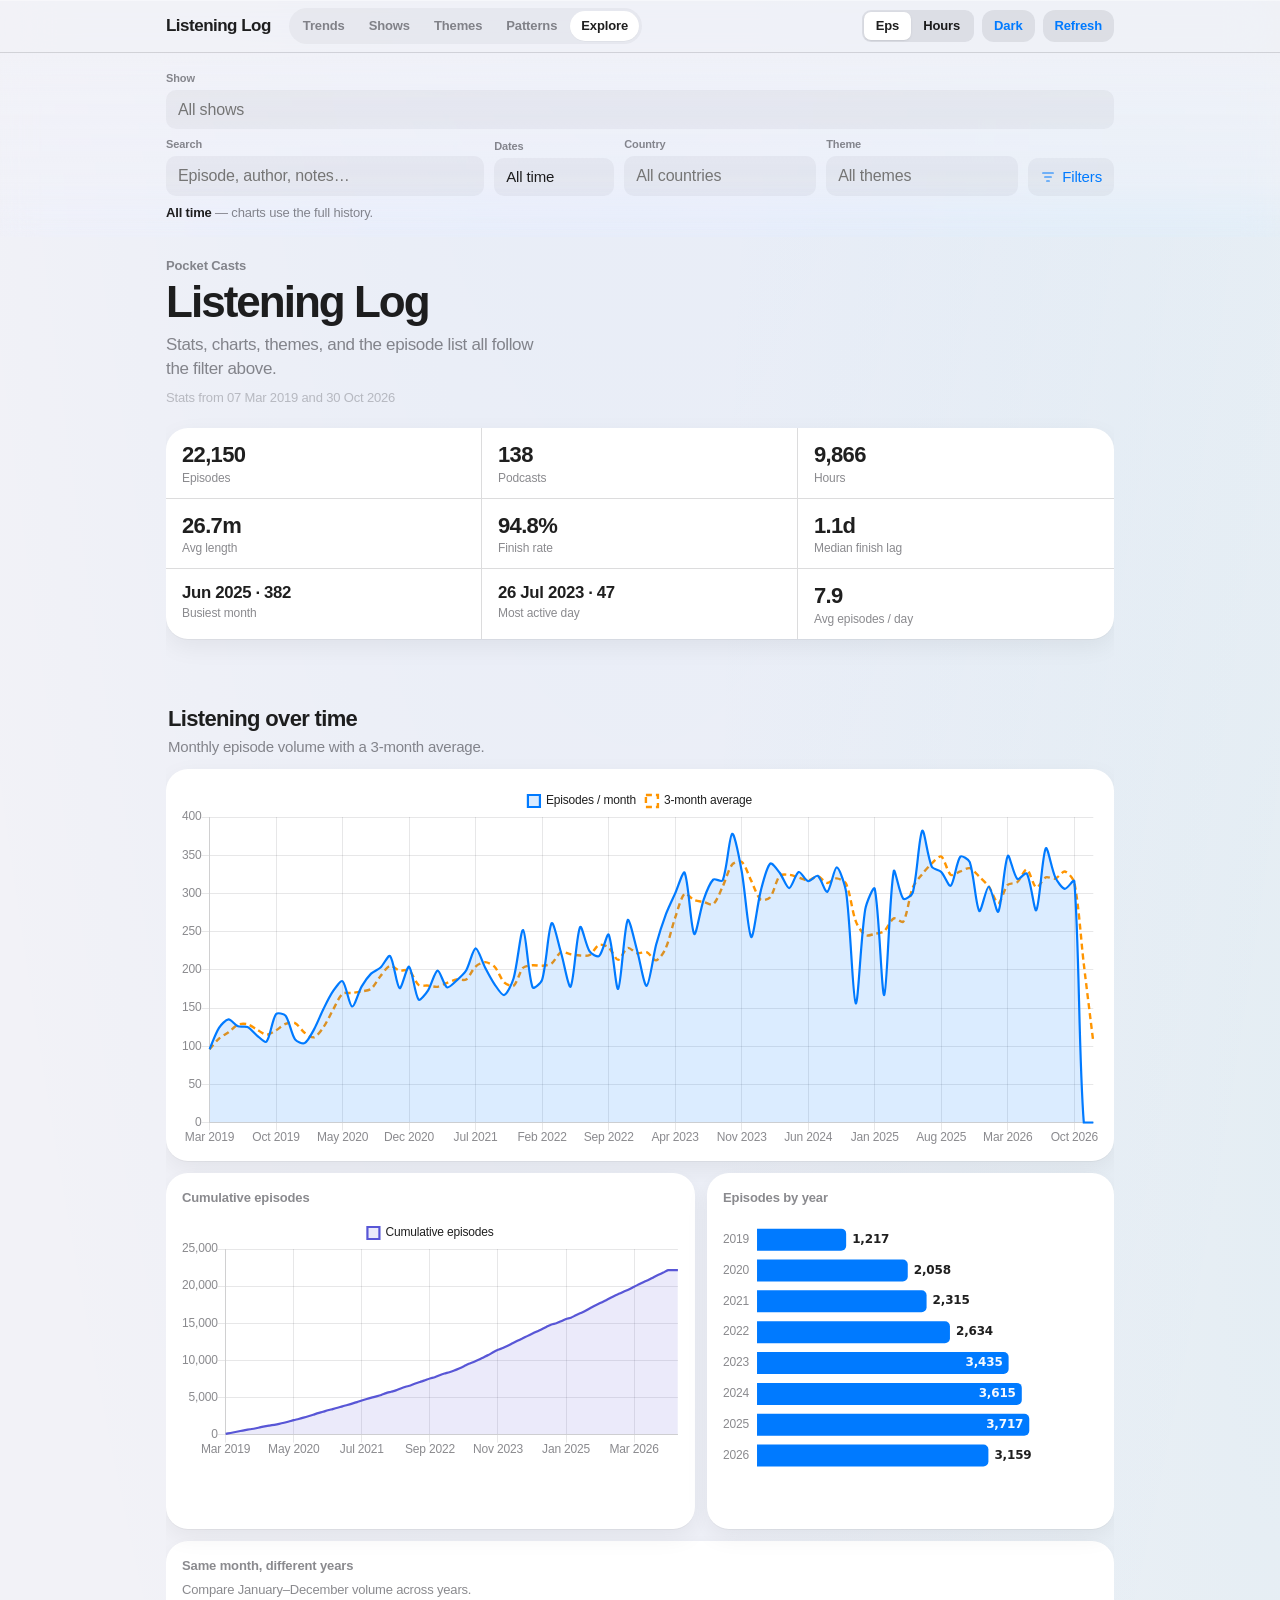
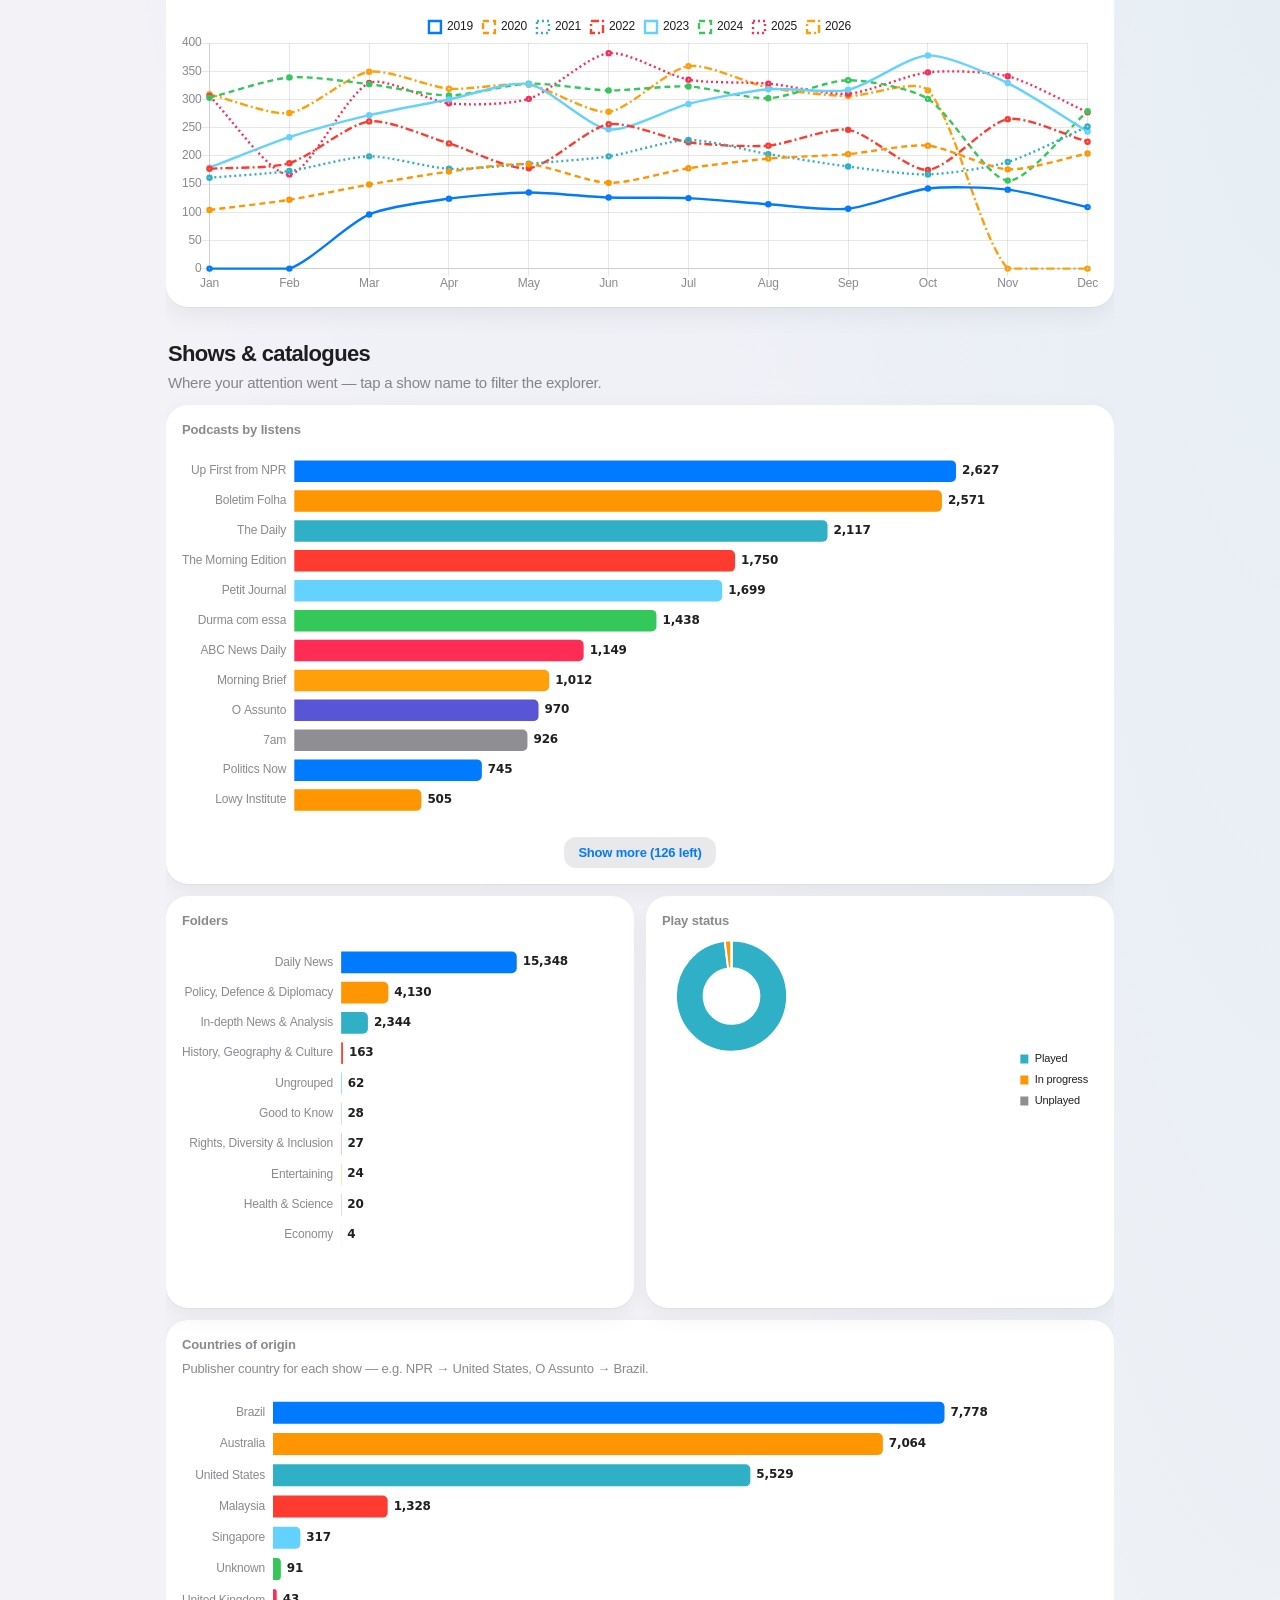
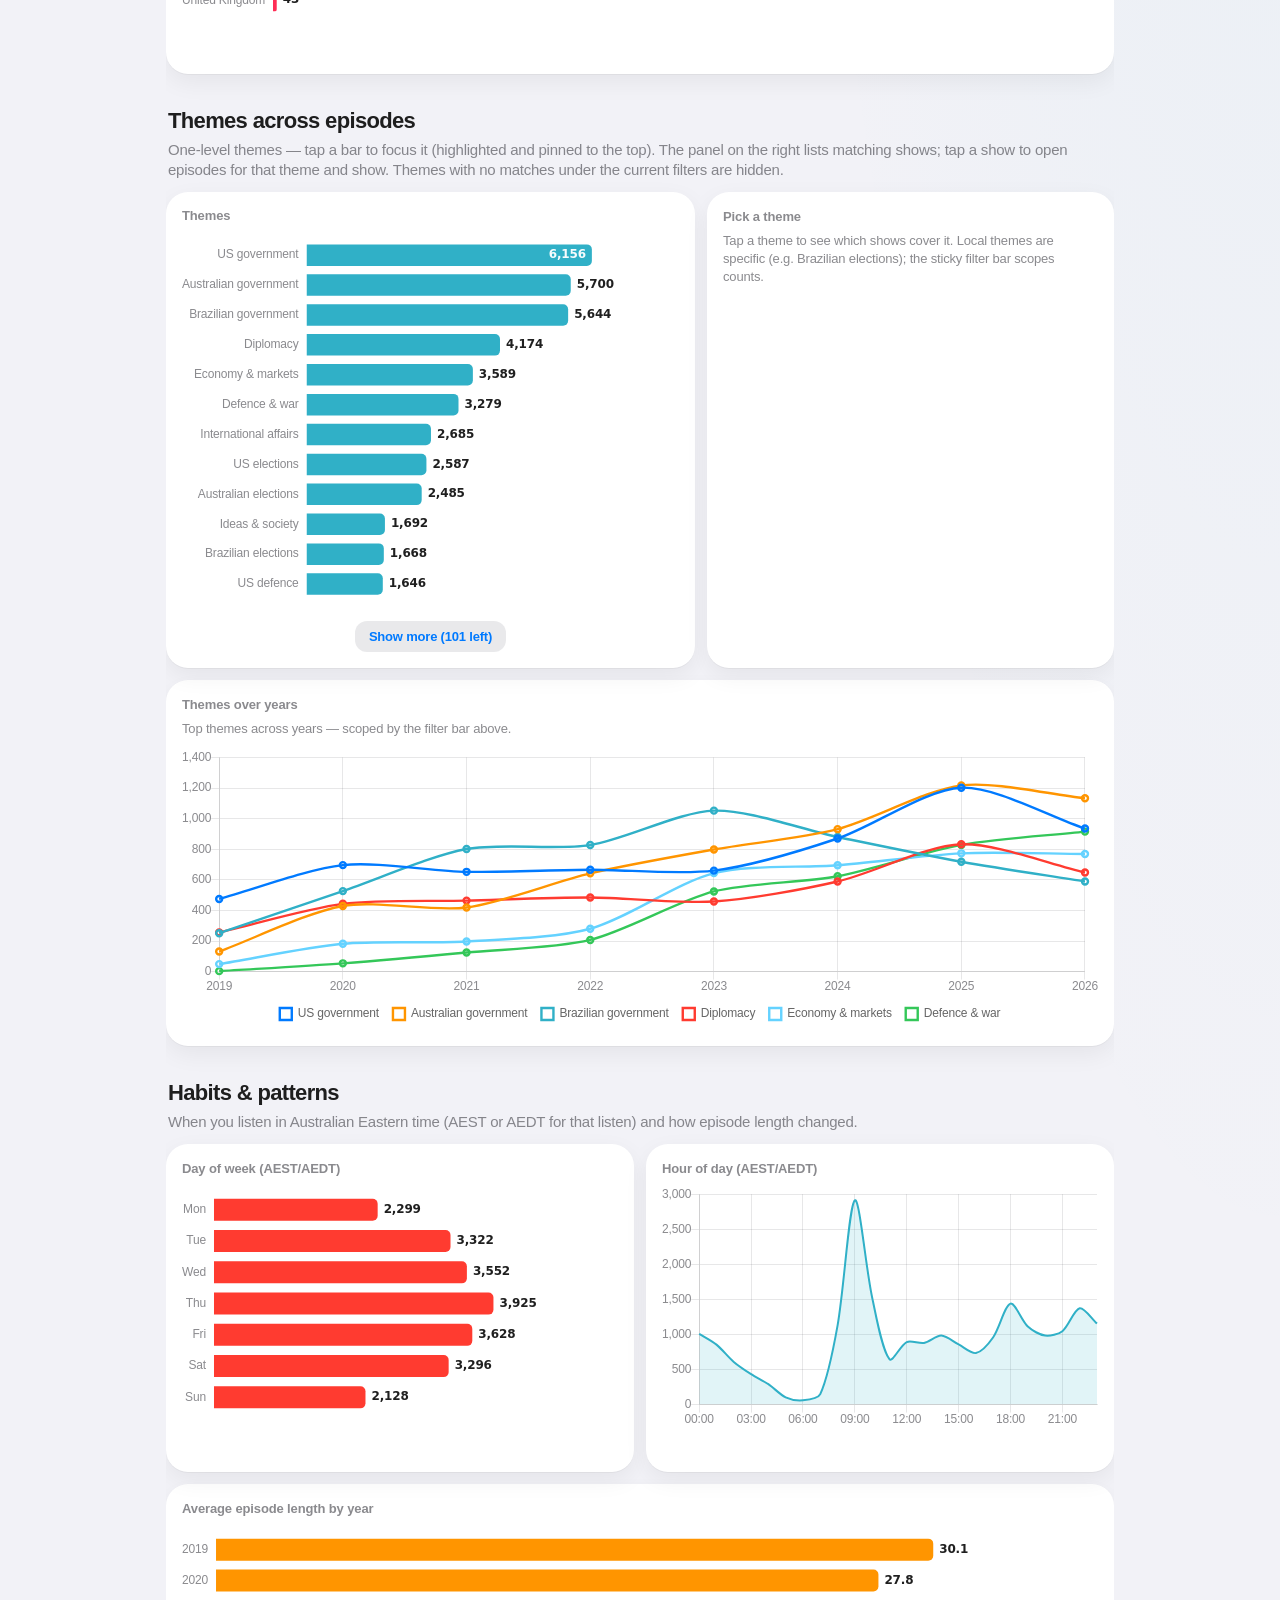
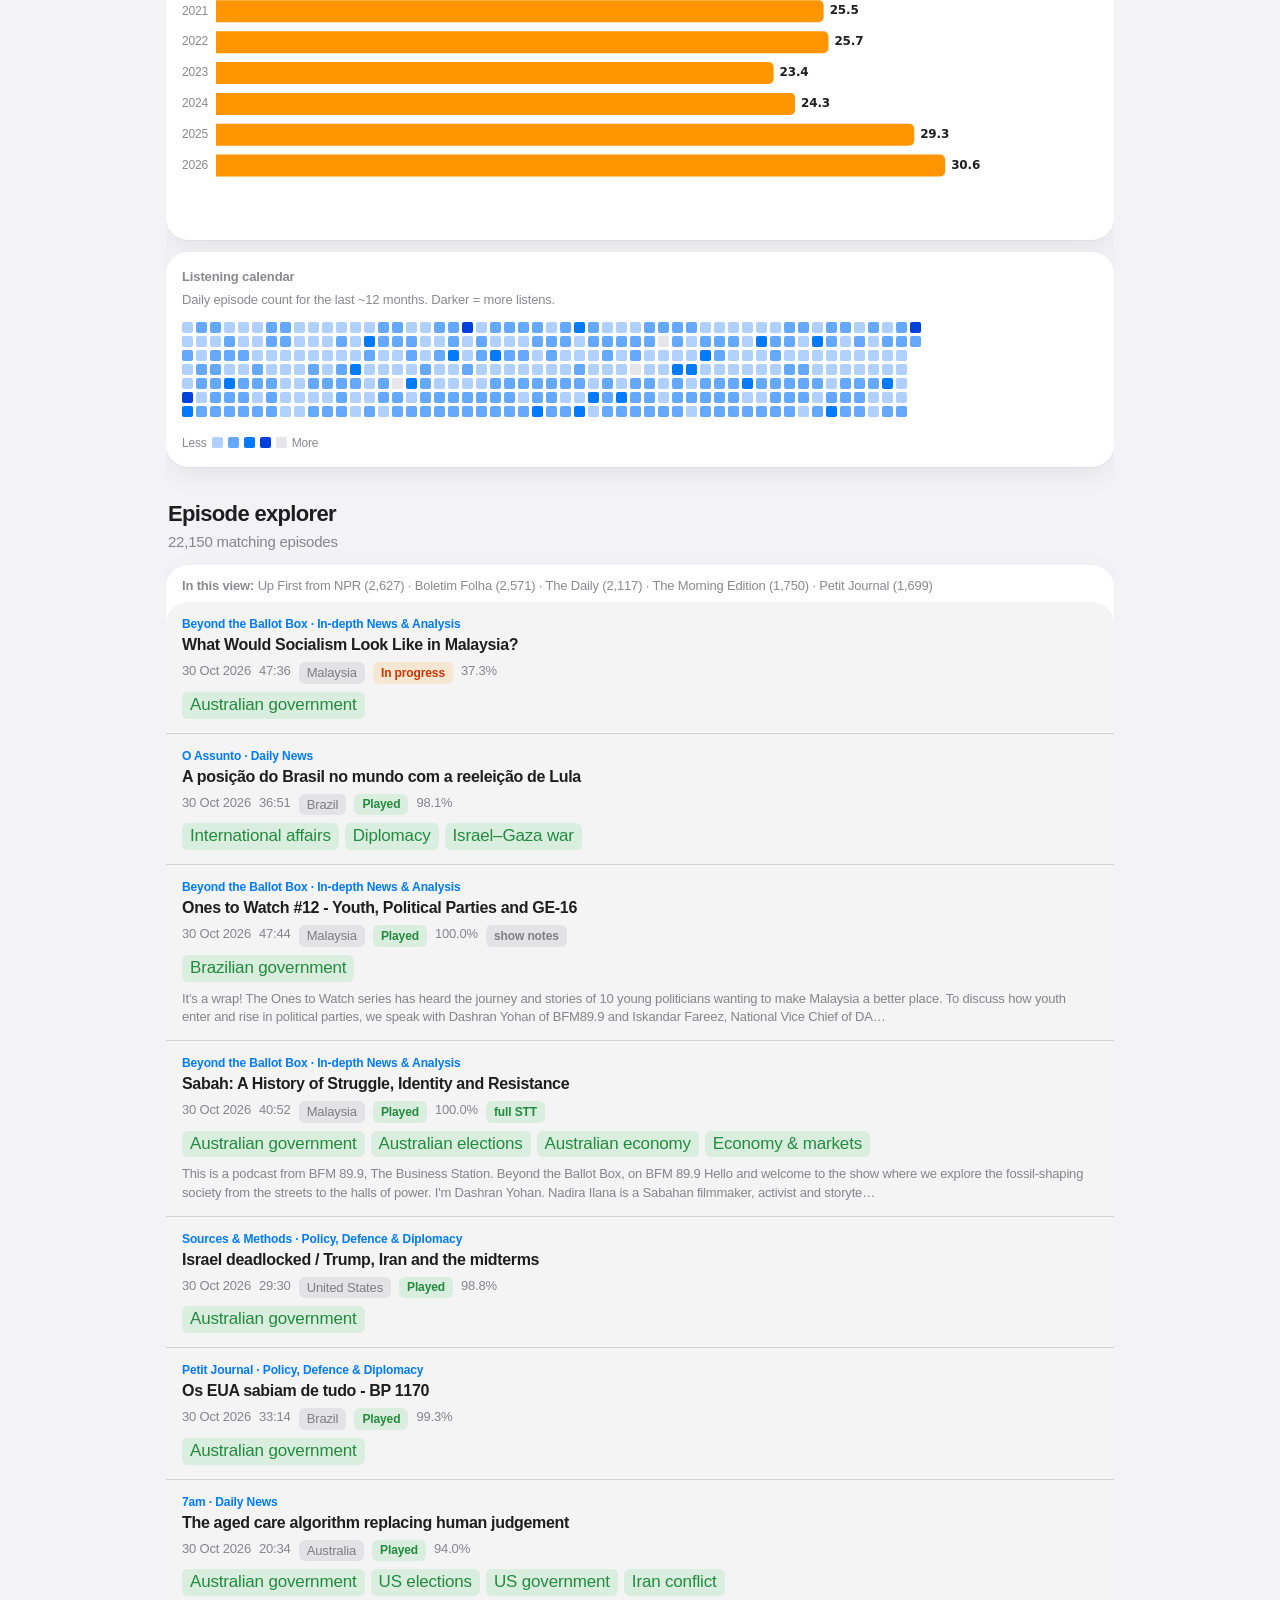
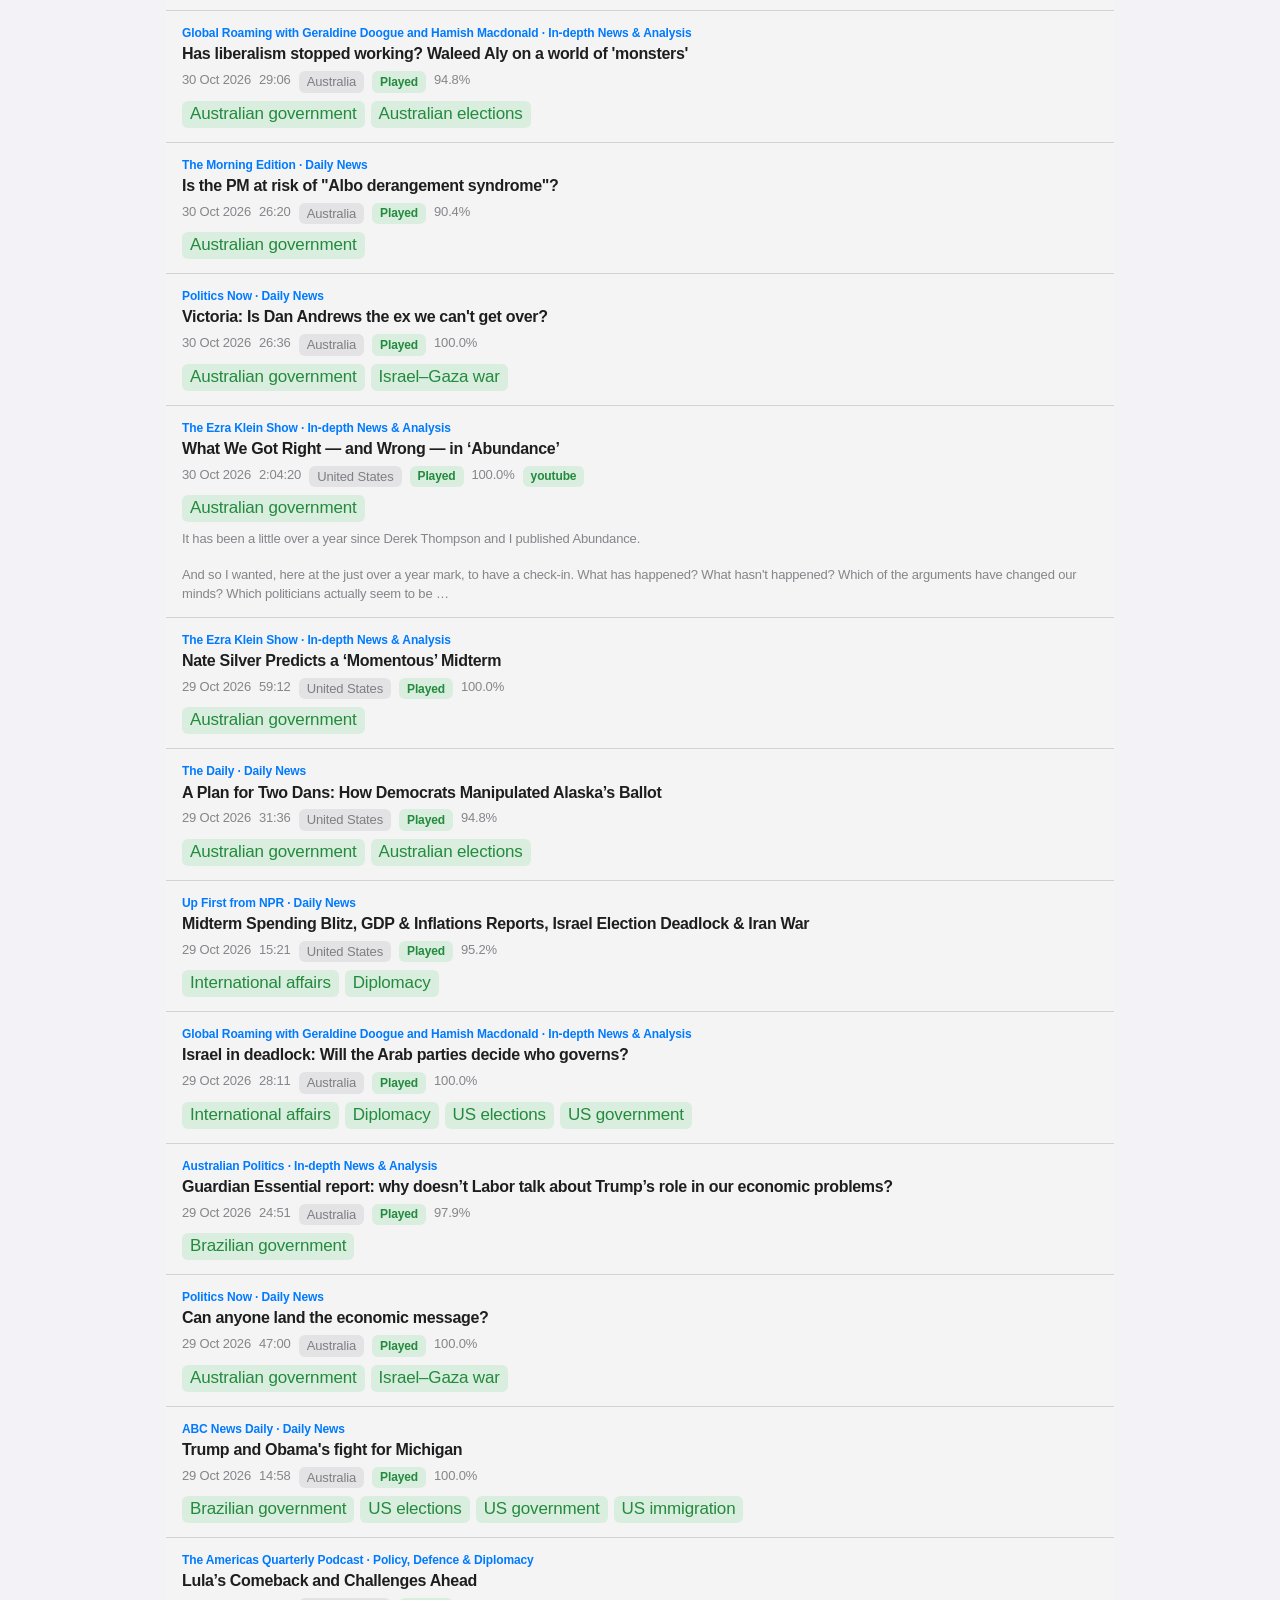
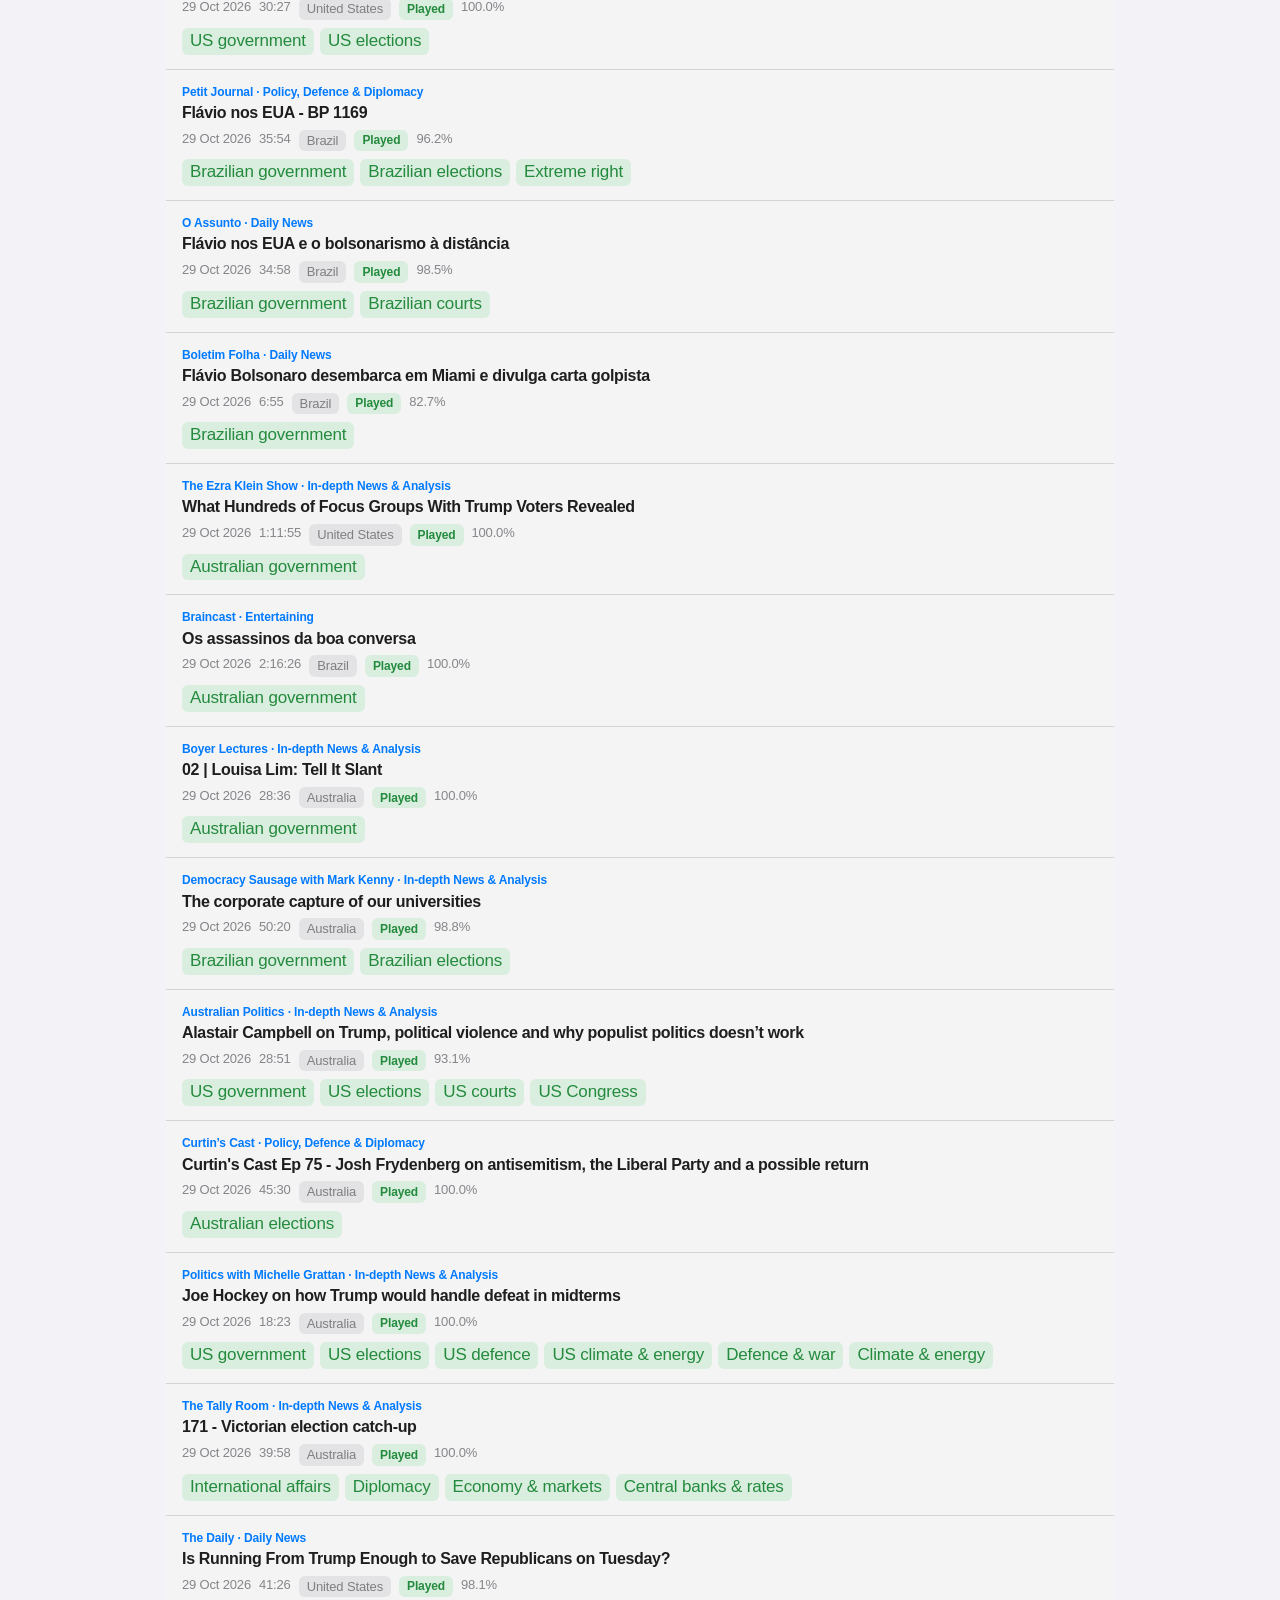
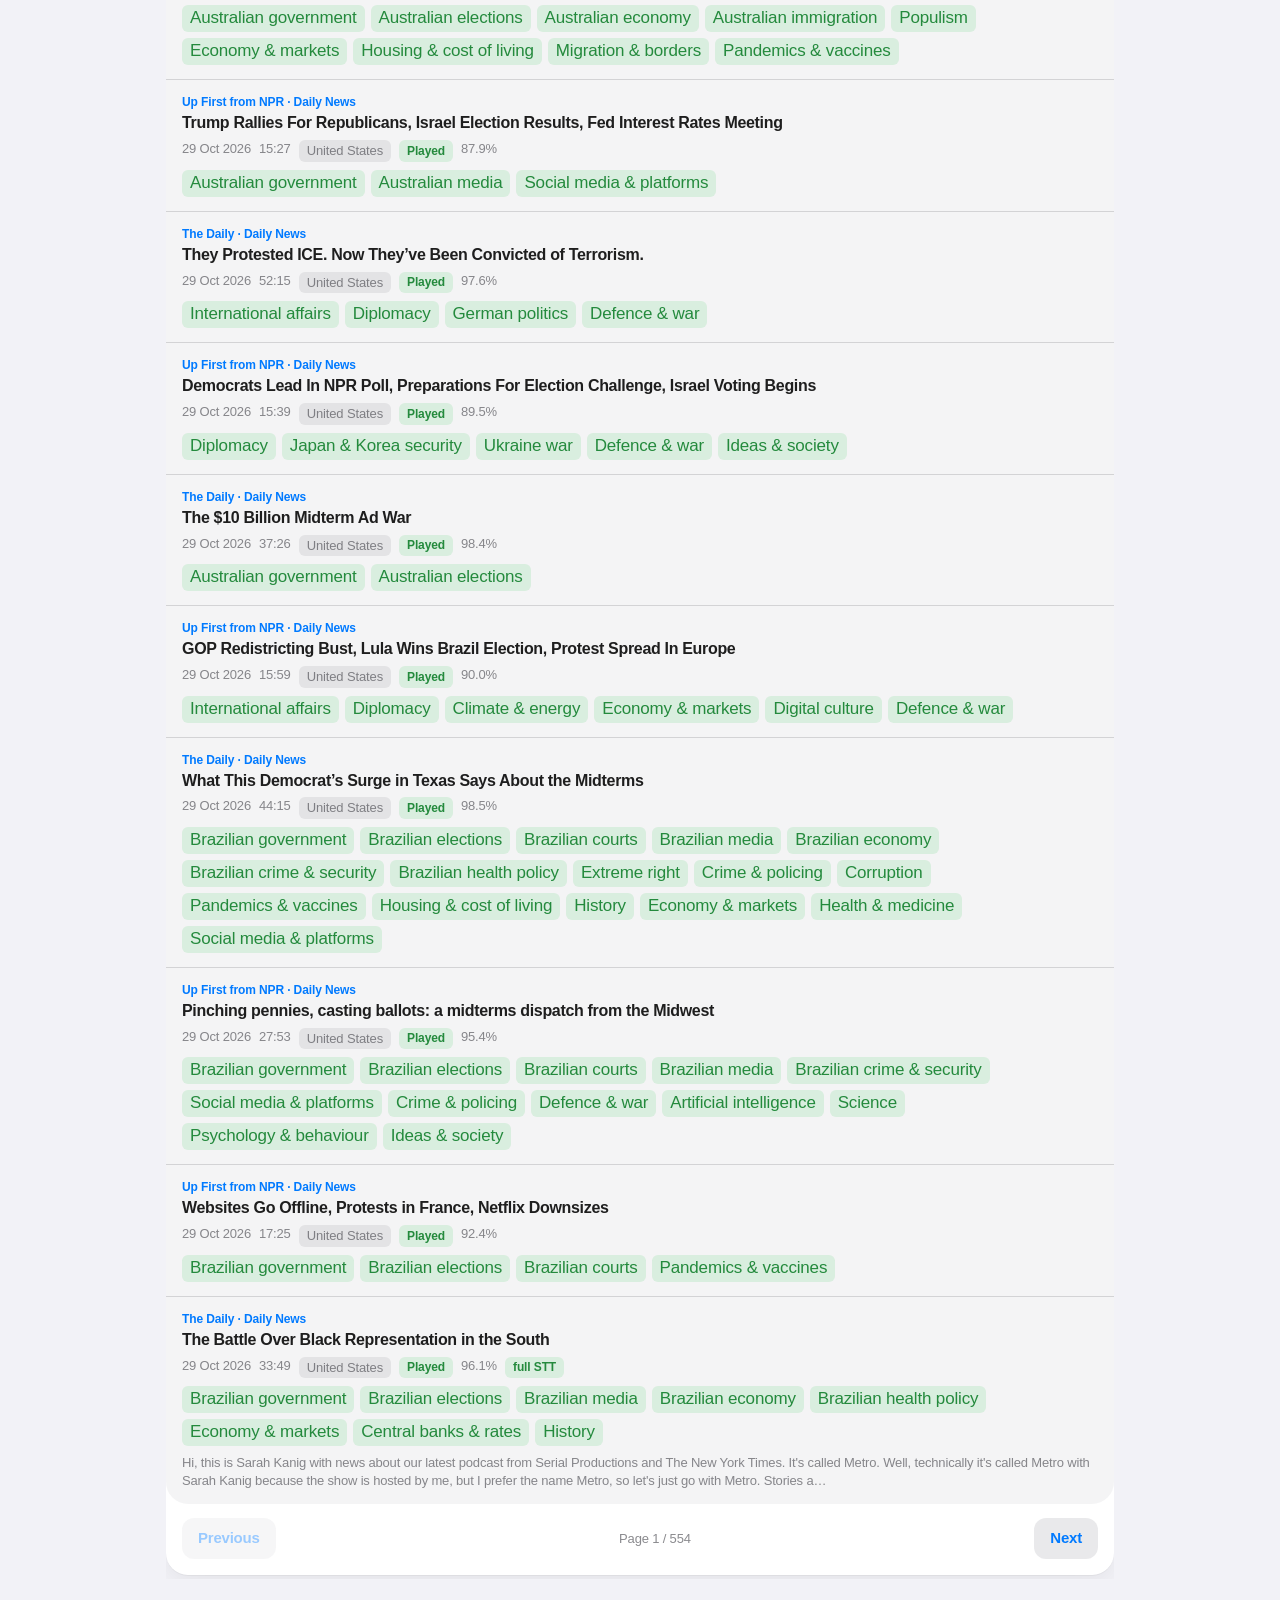
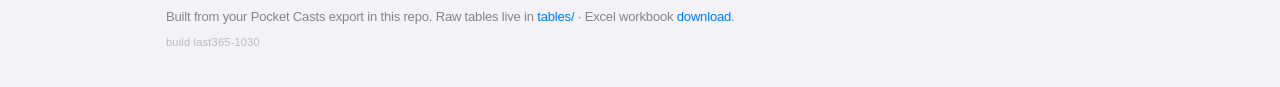
==== commit 1986ac2c: "Rename Last year date preset to Last 365 days The 1y preset is a rolling 365-day window, not a calen" ====
--- a/docs/index.html
+++ b/docs/index.html
@@ -36,9 +36,9 @@
     })();
   </script>
   <meta http-equiv="Cache-Control" content="no-cache" />
-  <link rel="stylesheet" href="explore.css?v=pcp-all-1030" />
+  <link rel="stylesheet" href="explore.css?v=last365-1030" />
   <script src="vendor/chart.umd.min.js" defer></script>
-  <script src="explore.js?v=pcp-all-1030" defer></script>
+  <script src="explore.js?v=last365-1030" defer></script>
 </head>
 <body>
   <!-- UI chrome layer (Liquid Glass) -->
@@ -181,7 +181,7 @@
         <button type="button" class="period-preset-btn" data-date-preset="yesterday" aria-pressed="false">Yesterday</button>
         <button type="button" class="period-preset-btn" data-date-preset="7d" aria-pressed="false">Last 7 days</button>
         <button type="button" class="period-preset-btn" data-date-preset="30d" aria-pressed="false">Last 30 days</button>
-        <button type="button" class="period-preset-btn" data-date-preset="1y" aria-pressed="false">Last year</button>
+        <button type="button" class="period-preset-btn" data-date-preset="1y" aria-pressed="false">Last 365 days</button>
       </div>
       <div class="period-date-inputs">
         <label class="period-date-input">
@@ -384,7 +384,7 @@
       Built from your Pocket Casts export in this repo.
       Raw tables live in <a href="./tables/">tables/</a>
       · Excel workbook <a href="./PocketCasts_Listening_History.xlsx">download</a>.
-      <div class="build-stamp" id="buildStamp">build pcp-all-1030</div>
+      <div class="build-stamp" id="buildStamp">build last365-1030</div>
     </footer>
   </div>
 
